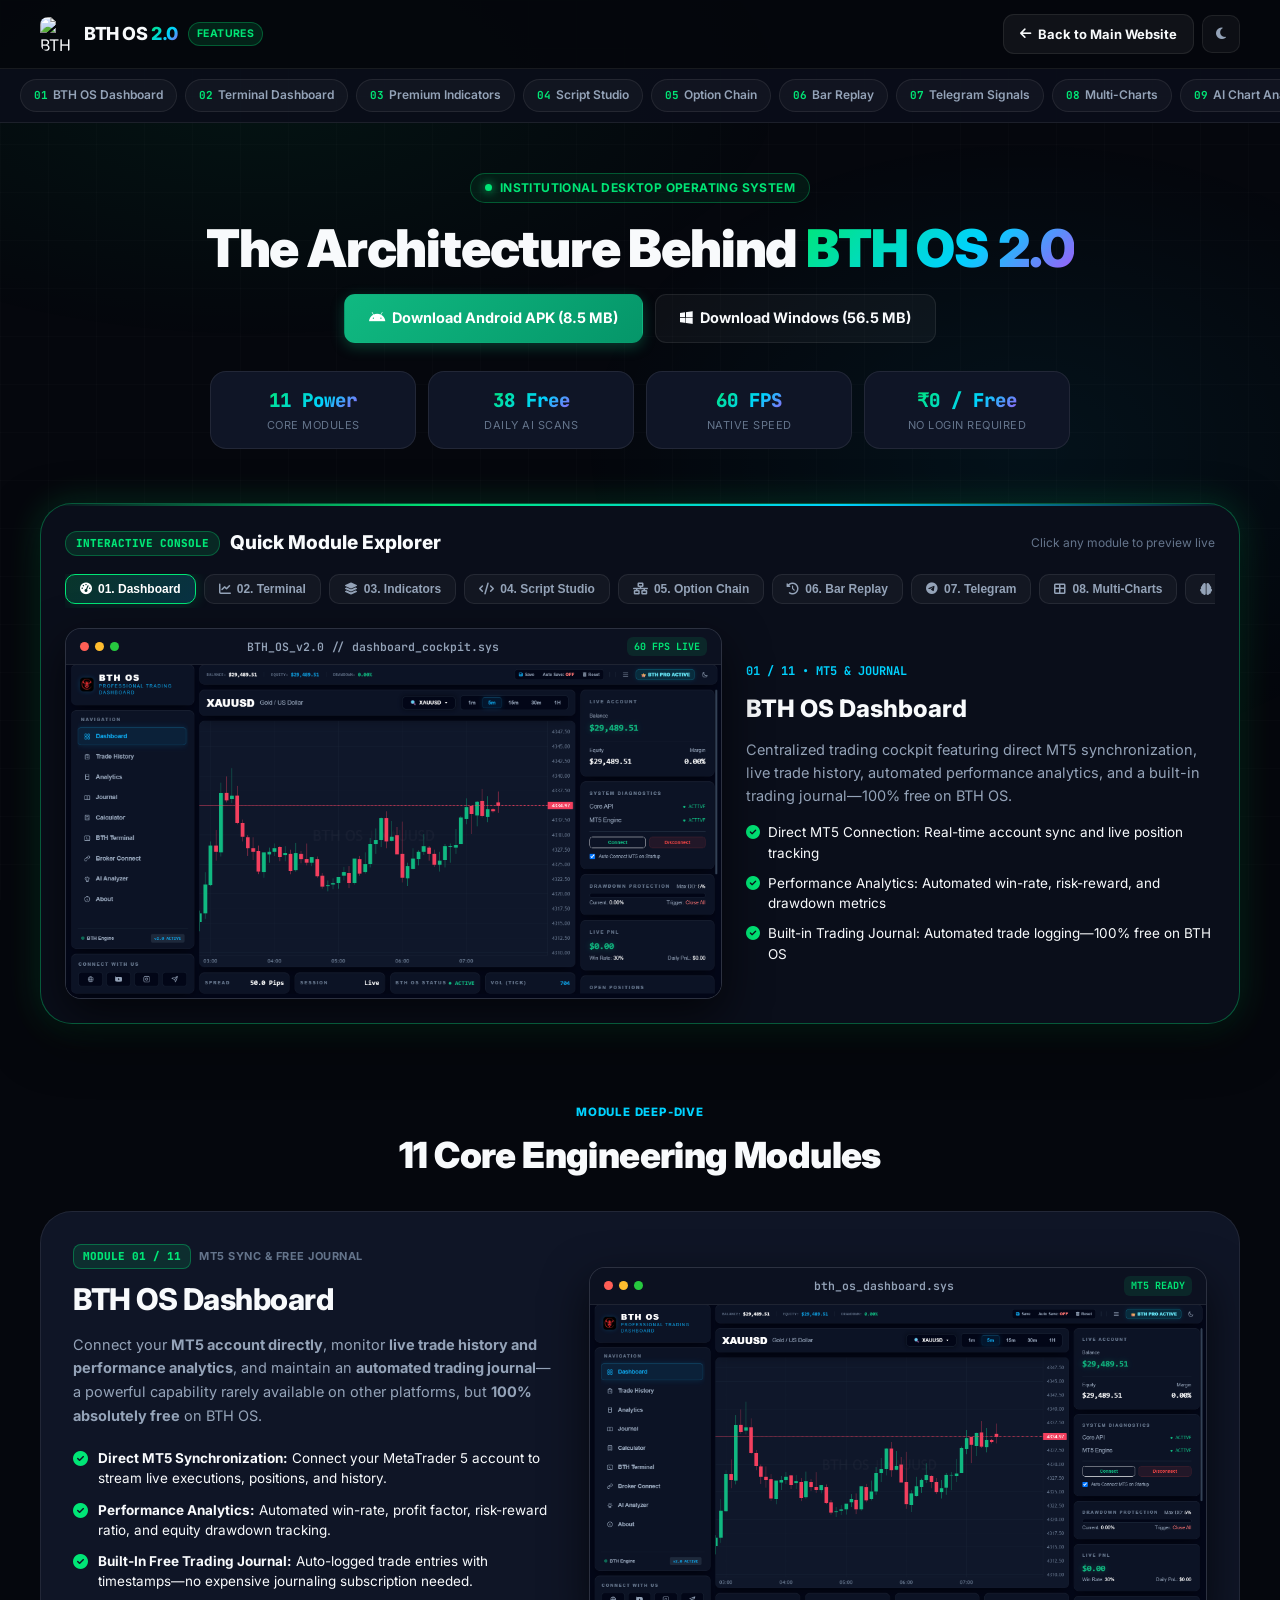
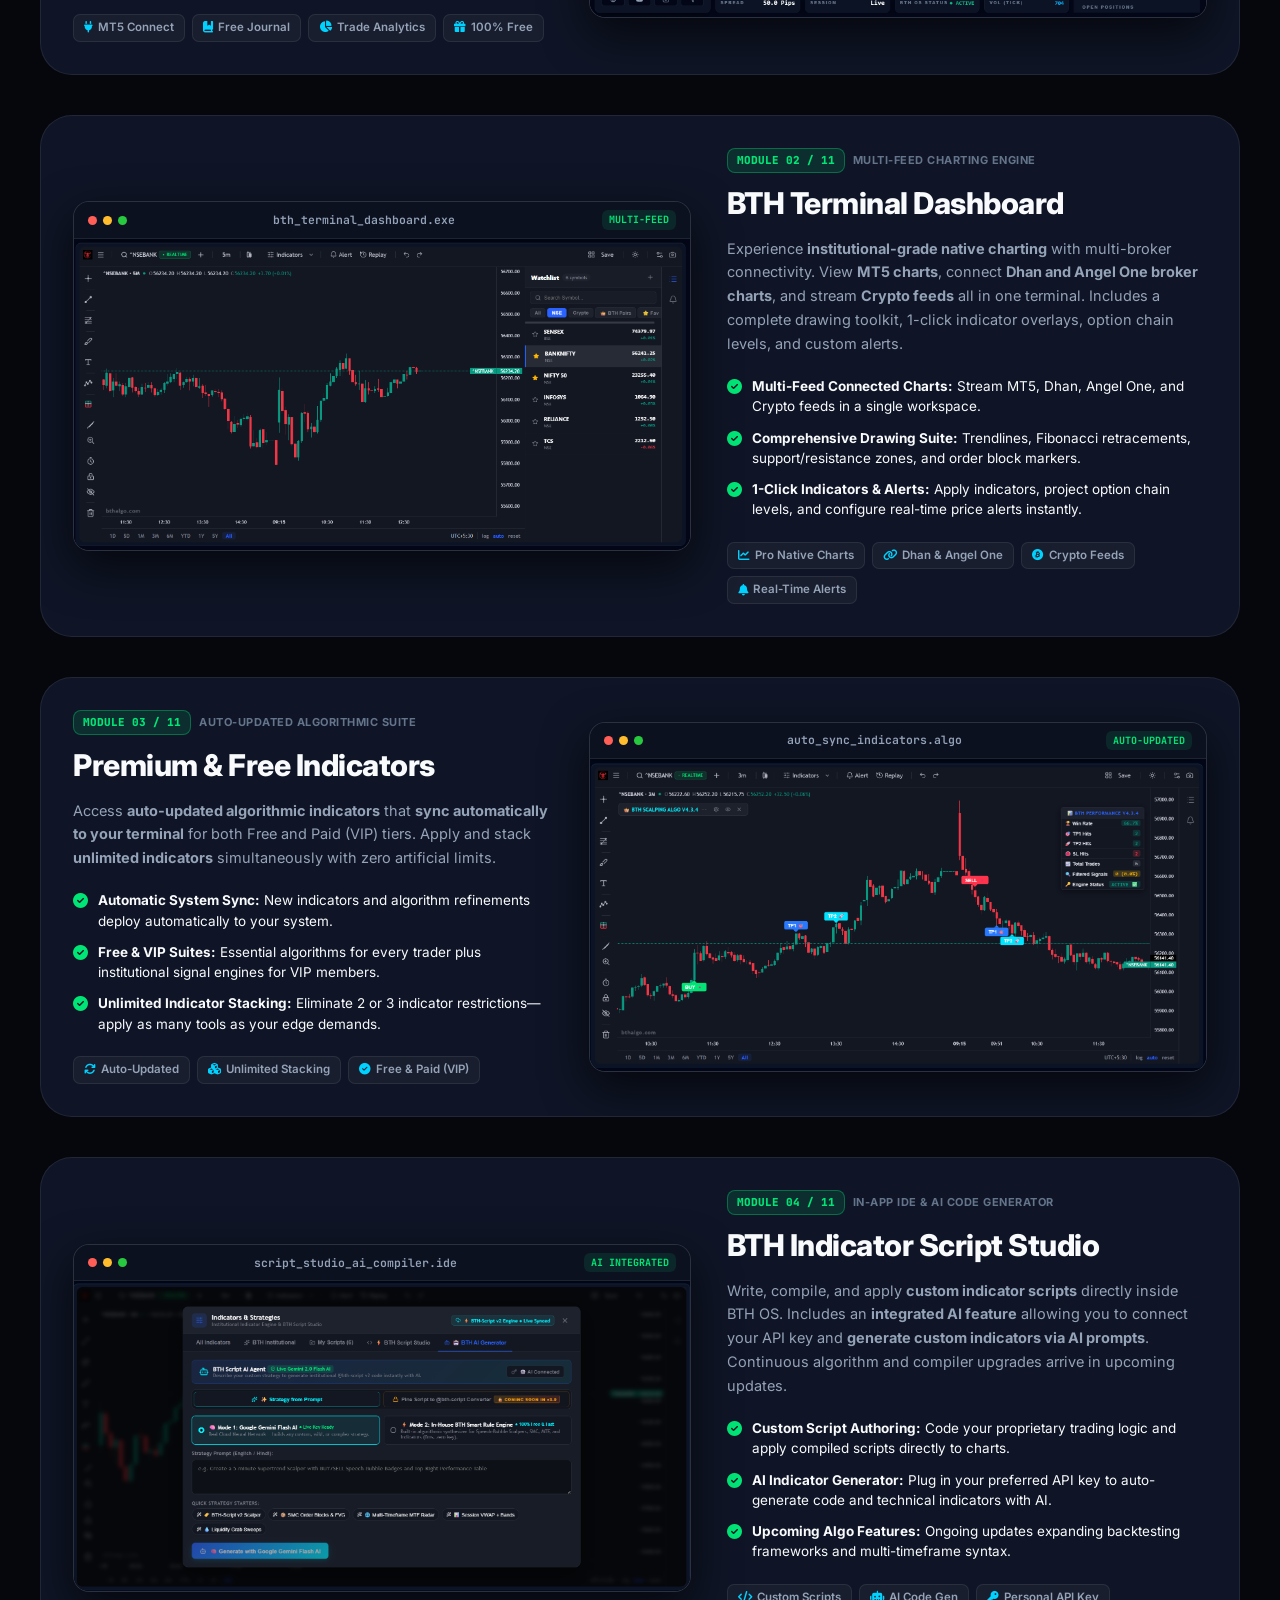
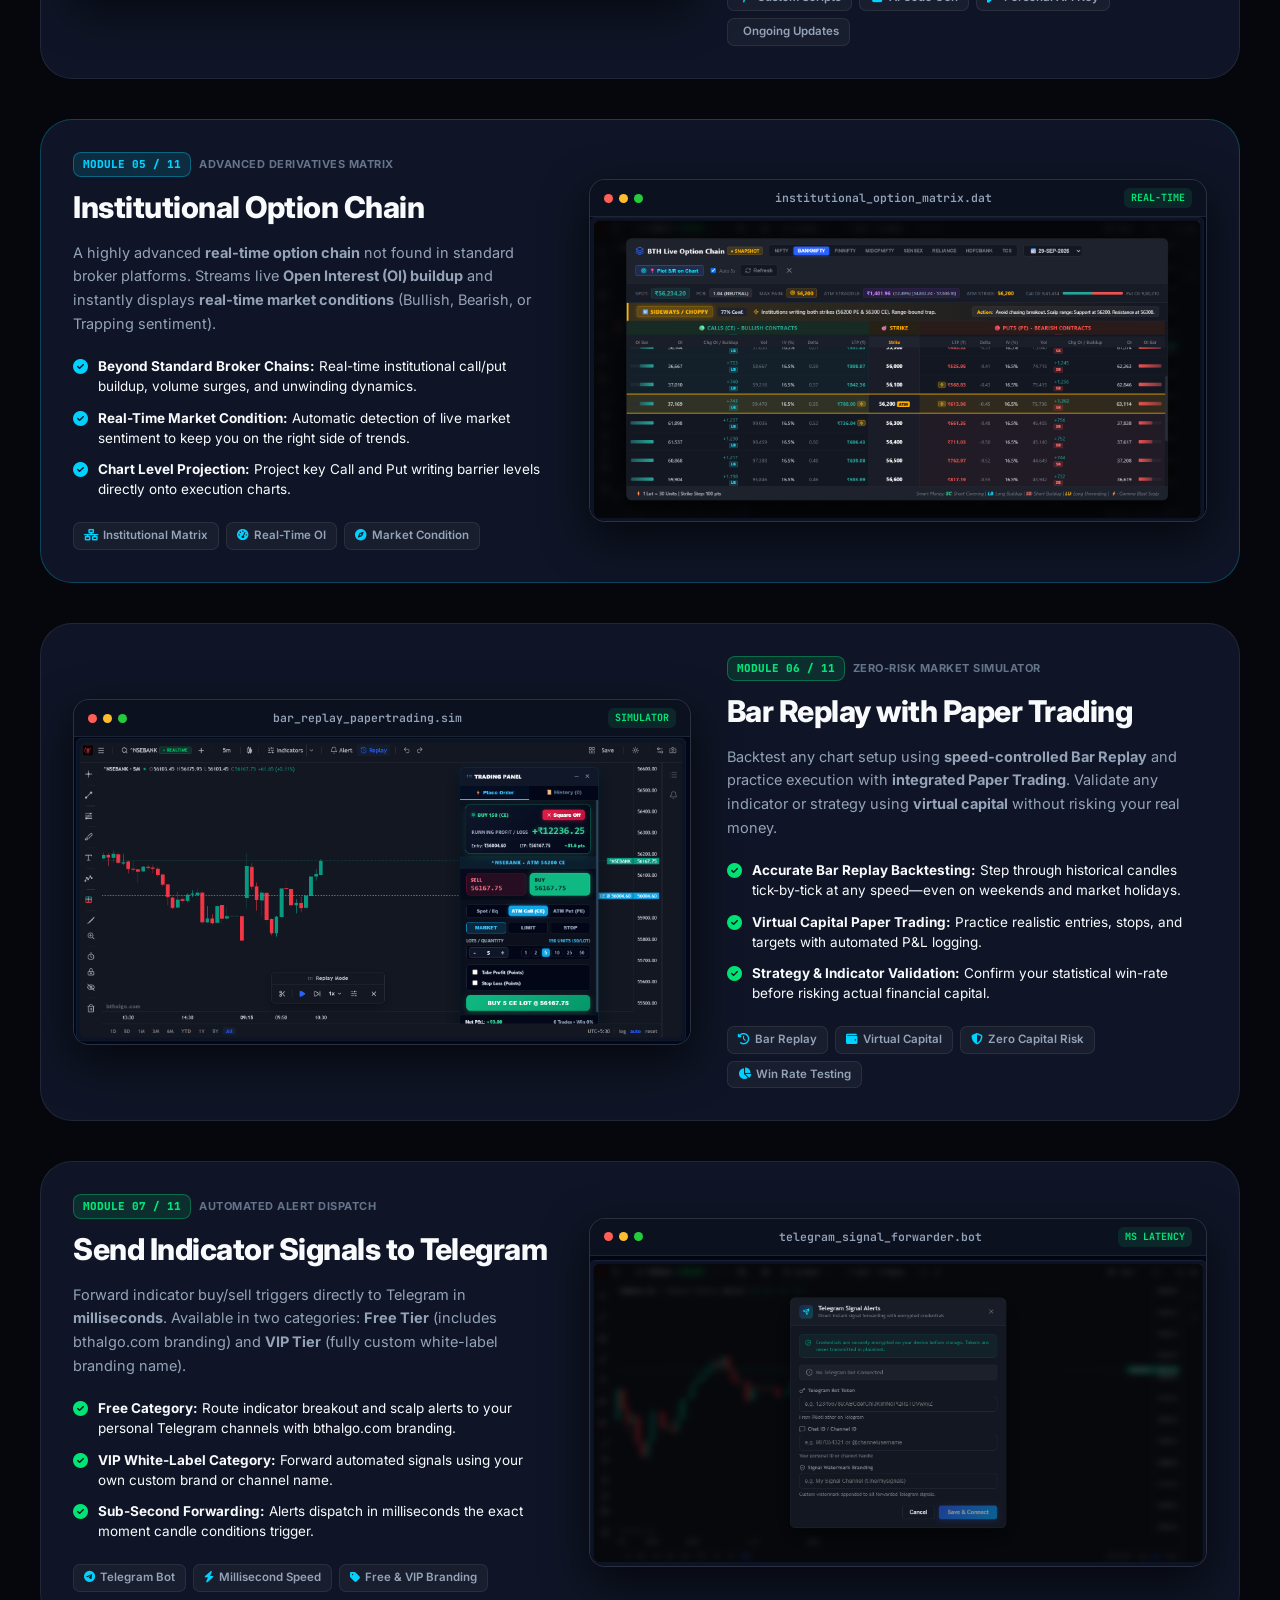
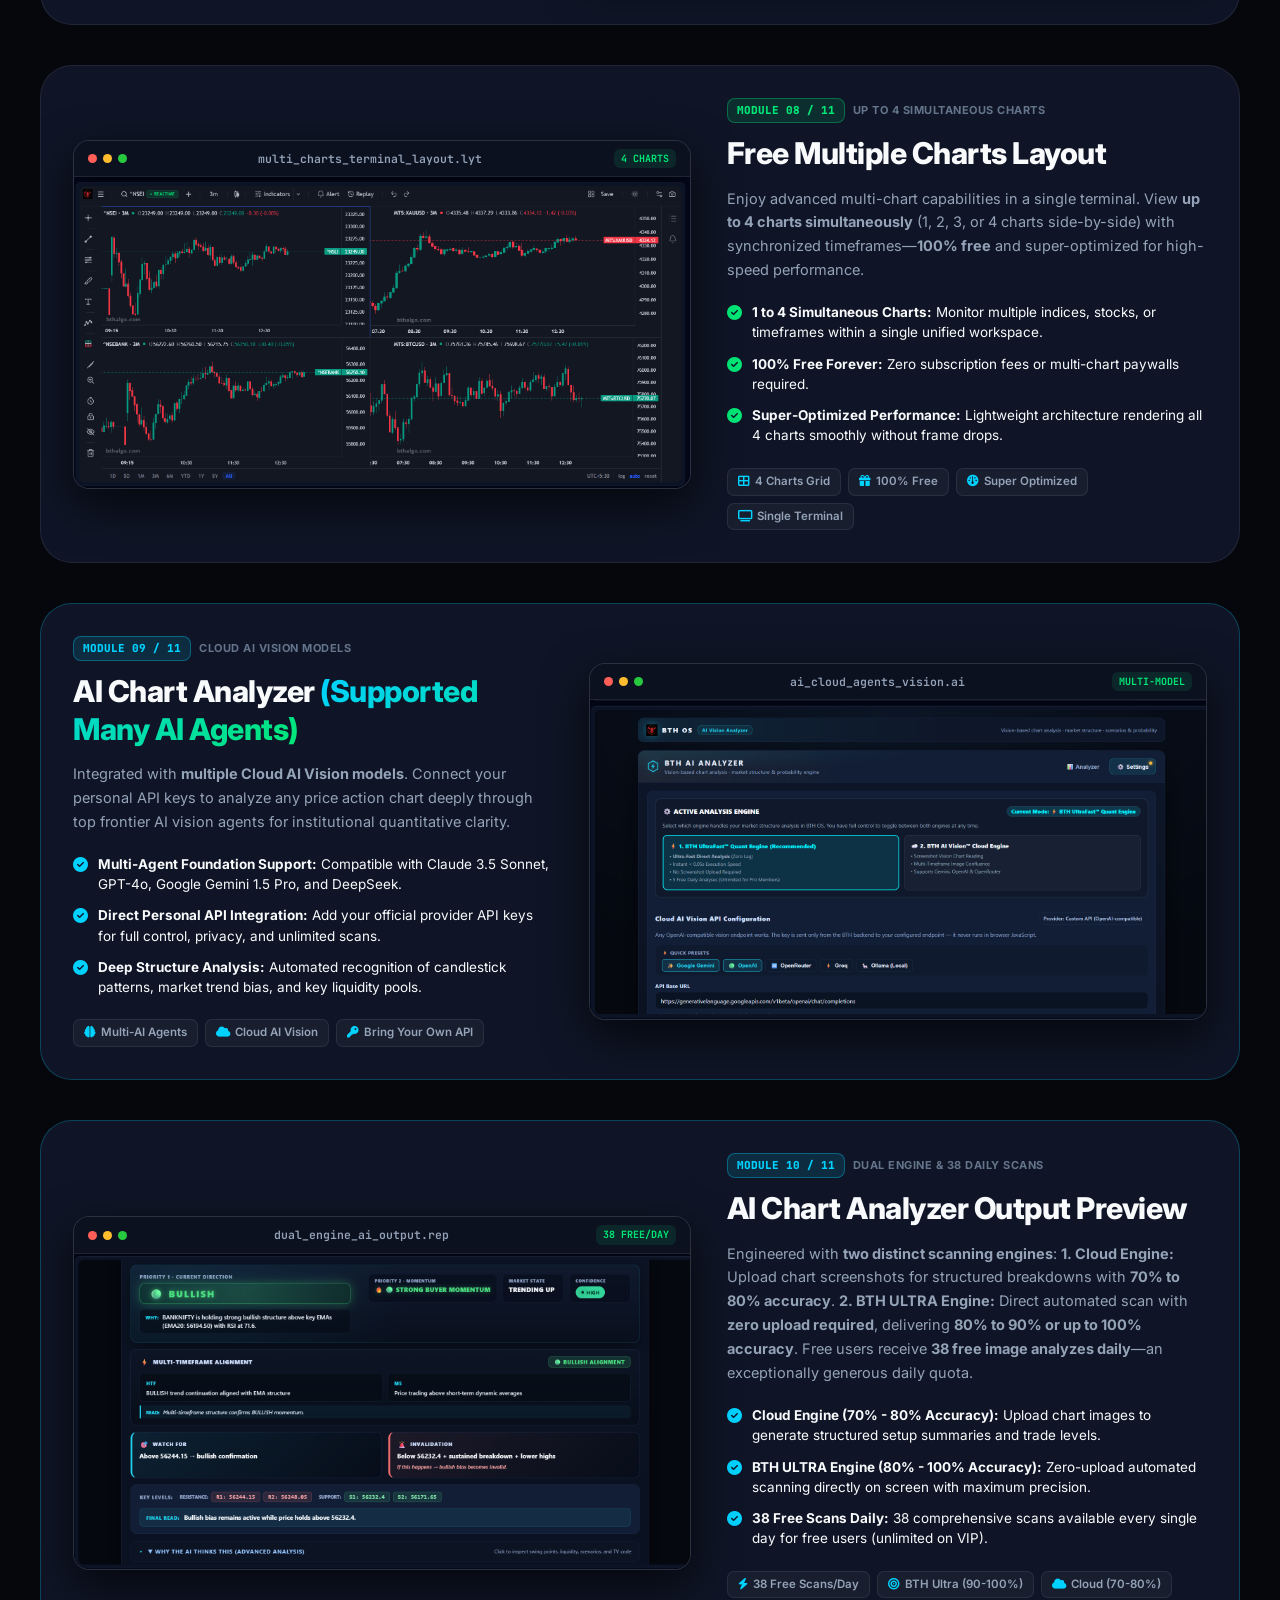
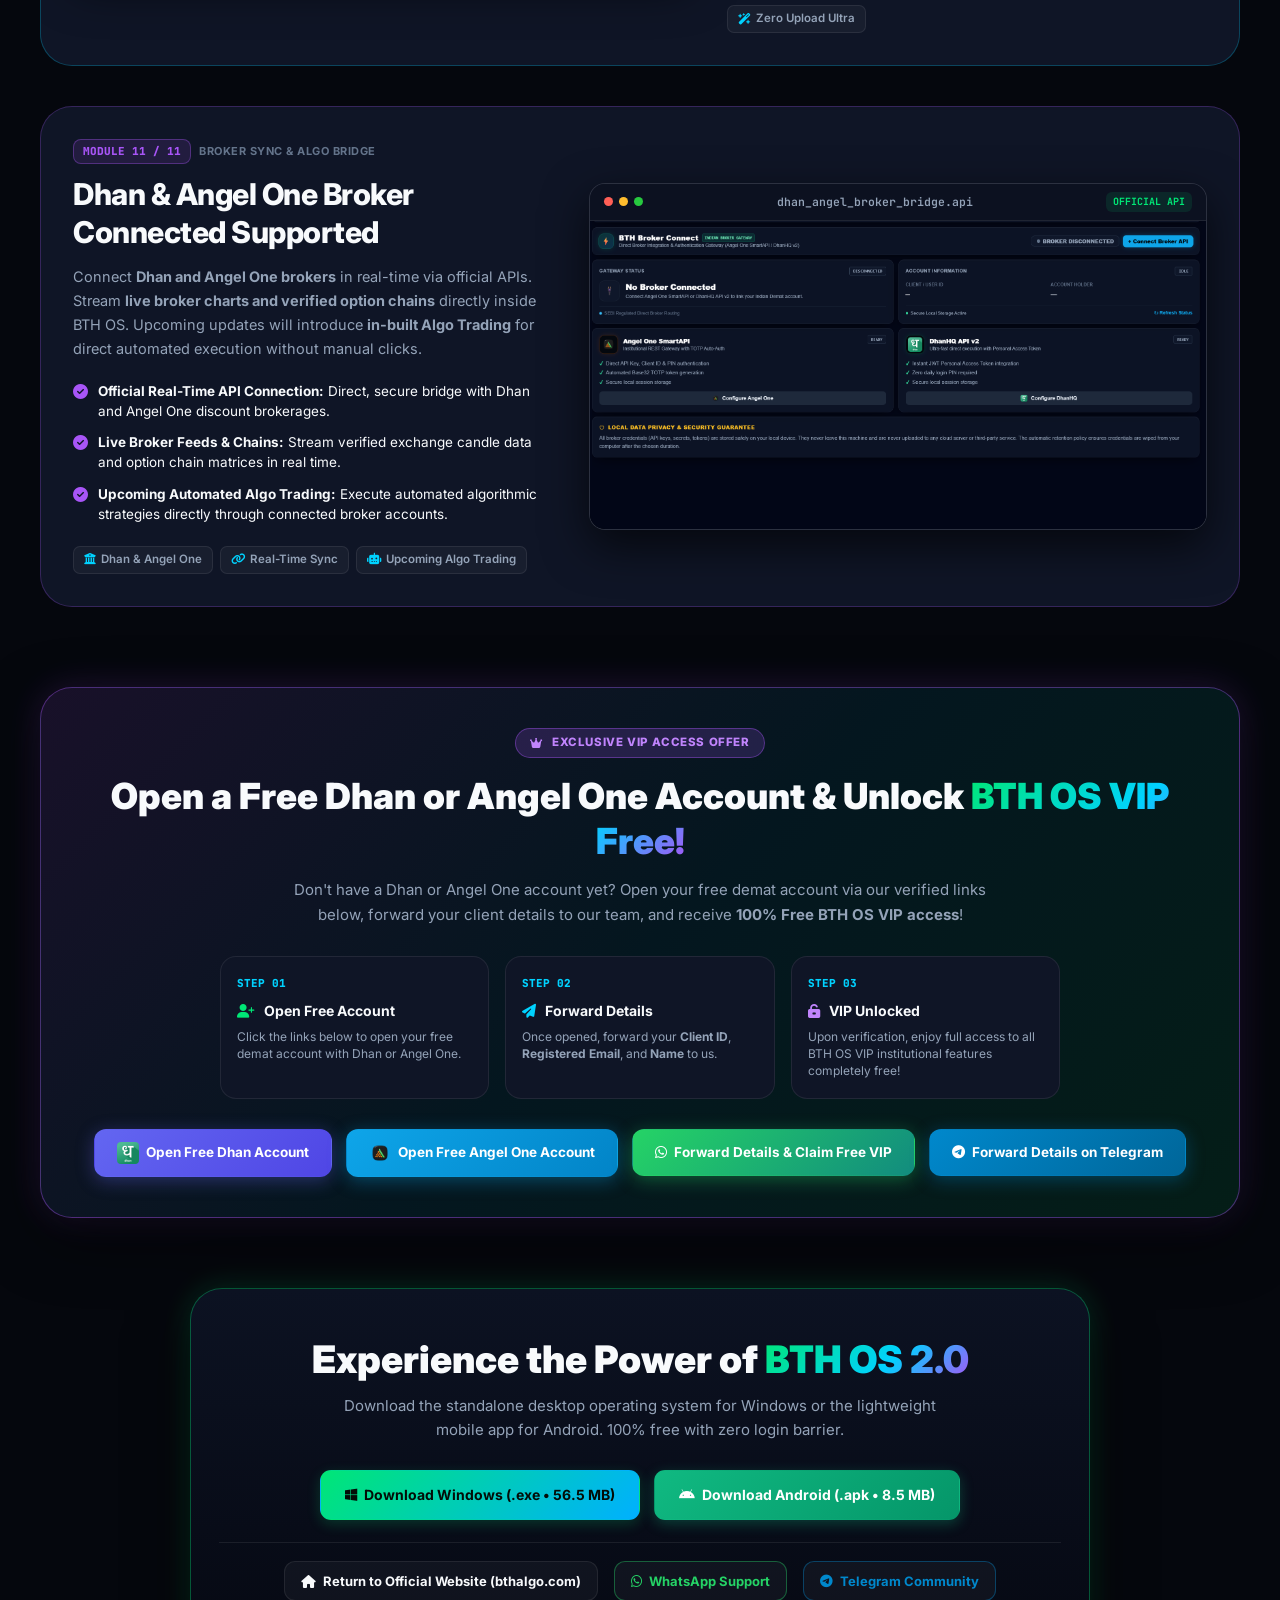
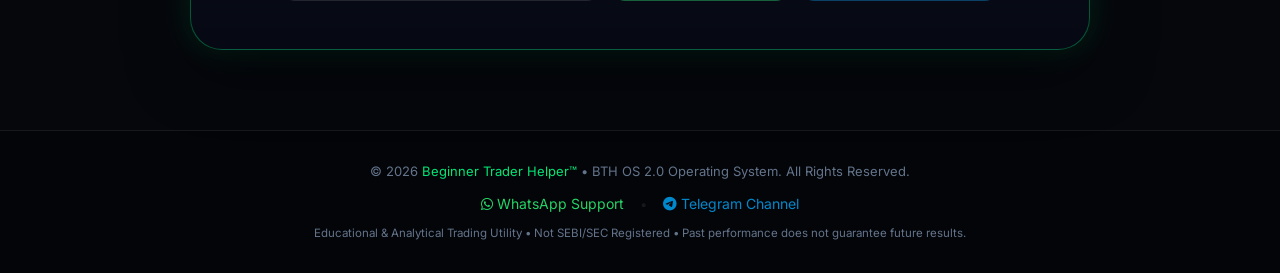
==== bthos/index.html @ ebd22a63 "Update index.html" ====
<!DOCTYPE html>
<html lang="en">
<head>
  <meta charset="UTF-8">
  <meta name="viewport" content="width=device-width, initial-scale=1.0, viewport-fit=cover">
  
  <!-- SEO & Performance Optimization -->
  <title>BTH OS 2.0 Features — Modern Institutional Trading Cockpit</title>
  <meta name="description" content="Explore all 11 core modules of BTH OS 2.0: MT5 sync, Pro Terminal charts, AI Chart Vision, Institutional Option Chain, Bar Replay, Script Studio, and Dhan & Angel One broker connection.">
  <meta name="theme-color" content="#05070d">

  <!-- Favicon -->
  <link rel="icon" type="image/png" href="https://bthalgo.com/images/logo.png">
  <link rel="apple-touch-icon" href="https://bthalgo.com/images/logo.png">

  <!-- Fonts & FontAwesome -->
  <link rel="preconnect" href="https://fonts.googleapis.com">
  <link rel="preconnect" href="https://fonts.gstatic.com" crossorigin>
  <link href="https://fonts.googleapis.com/css2?family=Inter:wght@400;500;600;700;800;900&family=JetBrains+Mono:wght@500;700;800&display=swap" rel="stylesheet">
  <link rel="stylesheet" href="https://cdnjs.cloudflare.com/ajax/libs/font-awesome/6.5.1/css/all.min.css">

  <!-- High-Performance Stylesheet -->
  <link rel="stylesheet" href="style.css">

  <!-- Interactive Script -->
  <script src="script.js" defer></script>
</head>
<body>

  <!-- Zero-Lag Ambient Elements -->
  <div class="ambient-fx"></div>
  <div class="ambient-grid"></div>

  <!-- ==================================================
       STICKY NAVBAR WITH BACK-TO-MAIN NAVIGATION
       ================================================== -->
  <header class="site-nav">
    <div class="container nav-inner">
      <a href="https://bthalgo.com/" class="nav-brand" title="Return to Beginner Trader Helper Home">
        <img src="https://bthalgo.com/images/logo.png" alt="BTH Logo" class="nav-brand-logo">
        <span class="nav-brand-text">BTH OS <span class="text-gradient">2.0</span></span>
        <span class="nav-brand-pill">Features</span>
      </a>

      <div class="nav-cta-group">
        <!-- Back to Main Website Button -->
        <a href="https://bthalgo.com/" class="btn btn-back-home" title="Go back to official website">
          <i class="fa-solid fa-arrow-left"></i>
          <span>Back to Main Website</span>
        </a>

        <!-- Theme Toggle -->
        <button class="btn-theme-toggle" id="themeToggleBtn" aria-label="Toggle Theme" title="Toggle Theme">
          <i class="fa-solid fa-moon"></i>
        </button>
      </div>
    </div>
  </header>

  <!-- ==================================================
       SMOOTH JUMP STRIP (QUICK 11 MODULE ACCESS)
       ================================================== -->
  <nav class="quick-jump-bar" aria-label="Feature Jump Menu">
    <div class="jump-track">
      <a href="#module-01" class="jump-pill"><span class="idx">01</span> BTH OS Dashboard</a>
      <a href="#module-02" class="jump-pill"><span class="idx">02</span> Terminal Dashboard</a>
      <a href="#module-03" class="jump-pill"><span class="idx">03</span> Premium Indicators</a>
      <a href="#module-04" class="jump-pill"><span class="idx">04</span> Script Studio</a>
      <a href="#module-05" class="jump-pill"><span class="idx">05</span> Option Chain</a>
      <a href="#module-06" class="jump-pill"><span class="idx">06</span> Bar Replay</a>
      <a href="#module-07" class="jump-pill"><span class="idx">07</span> Telegram Signals</a>
      <a href="#module-08" class="jump-pill"><span class="idx">08</span> Multi-Charts</a>
      <a href="#module-09" class="jump-pill"><span class="idx">09</span> AI Chart Analyzer</a>
      <a href="#module-10" class="jump-pill"><span class="idx">10</span> AI Output Preview</a>
      <a href="#module-11" class="jump-pill"><span class="idx">11</span> Broker Connected</a>
      <a href="#broker-offer" class="jump-pill" style="border-color: var(--neon-purple); color: #c084fc;"><i class="fa-solid fa-crown"></i> Free VIP Offer</a>
    </div>
  </nav>

  <!-- ==================================================
       HERO COCKPIT INTRO
       ================================================== -->
  <section class="cockpit-hero">
    <div class="container">
      <div class="hero-radar-badge">
        <span class="radar-dot"></span> Institutional Desktop Operating System
      </div>
      <h1 class="hero-main-title">
        The Architecture Behind <span class="text-gradient">BTH OS 2.0</span>
      </h1>

      <!-- Instant Dual Download CTAs in Hero -->
      <div class="hero-dl-duo">
        <a href="https://bthalgo.com/download/android/" target="_blank" rel="noopener noreferrer" class="btn btn-android-dl" style="padding: 12px 24px; font-size: 14.5px;">
          <i class="fa-brands fa-android"></i> Download Android APK (8.5 MB)
        </a>
        <a href="https://bthalgo.com/download/" target="_blank" rel="noopener noreferrer" class="btn btn-outline-glass" style="padding: 12px 24px; font-size: 14.5px;">
          <i class="fa-brands fa-windows"></i> Download Windows (56.5 MB)
        </a>
      </div>

      <!-- Key Metrics Row -->
      <div class="cockpit-metrics-grid">
        <div class="metric-box">
          <span class="metric-num text-gradient">11 Power</span>
          <span class="metric-sub">Core Modules</span>
        </div>
        <div class="metric-box">
          <span class="metric-num text-gradient">38 Free</span>
          <span class="metric-sub">Daily AI Scans</span>
        </div>
        <div class="metric-box">
          <span class="metric-num text-gradient">60 FPS</span>
          <span class="metric-sub">Native Speed</span>
        </div>
        <div class="metric-box">
          <span class="metric-num text-gradient">₹0 / Free</span>
          <span class="metric-sub">No Login Required</span>
        </div>
      </div>
    </div>
  </section>

  <!-- ==================================================
       INTERACTIVE SPOTLIGHT STAGE (INSTANT EXPLORER)
       ================================================== -->
  <section class="spotlight-section">
    <div class="container">
      <div class="spotlight-card">
        
        <div class="spotlight-head">
          <div class="spotlight-title-area">
            <span class="spotlight-badge">INTERACTIVE CONSOLE</span>
            <h2 class="spotlight-h2">Quick Module Explorer</h2>
          </div>
          <span style="font-size: 12px; color: var(--text-tertiary);">Click any module to preview live</span>
        </div>

        <!-- Touch-Friendly Tabs -->
        <div class="spotlight-tabs-scroll">
          <div class="spotlight-tabs">
            <button class="spot-tab-btn active" onclick="selectSpotlight(0)"><i class="fa-solid fa-gauge-high"></i> 01. Dashboard</button>
            <button class="spot-tab-btn" onclick="selectSpotlight(1)"><i class="fa-solid fa-chart-line"></i> 02. Terminal</button>
            <button class="spot-tab-btn" onclick="selectSpotlight(2)"><i class="fa-solid fa-layer-group"></i> 03. Indicators</button>
            <button class="spot-tab-btn" onclick="selectSpotlight(3)"><i class="fa-solid fa-code"></i> 04. Script Studio</button>
            <button class="spot-tab-btn" onclick="selectSpotlight(4)"><i class="fa-solid fa-network-wired"></i> 05. Option Chain</button>
            <button class="spot-tab-btn" onclick="selectSpotlight(5)"><i class="fa-solid fa-clock-rotate-left"></i> 06. Bar Replay</button>
            <button class="spot-tab-btn" onclick="selectSpotlight(6)"><i class="fa-brands fa-telegram"></i> 07. Telegram</button>
            <button class="spot-tab-btn" onclick="selectSpotlight(7)"><i class="fa-solid fa-table-cells-large"></i> 08. Multi-Charts</button>
            <button class="spot-tab-btn" onclick="selectSpotlight(8)"><i class="fa-solid fa-brain"></i> 09. AI Vision</button>
            <button class="spot-tab-btn" onclick="selectSpotlight(9)"><i class="fa-solid fa-square-poll-vertical"></i> 10. AI Reports</button>
            <button class="spot-tab-btn" onclick="selectSpotlight(10)"><i class="fa-solid fa-link"></i> 11. Broker Sync</button>
          </div>
        </div>

        <!-- Spotlight Stage -->
        <div class="spotlight-stage">
          <!-- Window Mockup -->
          <div class="os-window" id="spotWindow" onclick="openZoom('bth os dashboard.png', '01. BTH OS Dashboard')">
            <div class="os-window-header">
              <div class="os-window-controls">
                <span class="os-dot red"></span>
                <span class="os-dot yellow"></span>
                <span class="os-dot green"></span>
              </div>
              <span class="os-window-title" id="spotWindowBar">BTH_OS_v2.0 // dashboard_cockpit.sys</span>
              <span class="os-window-badge">60 FPS LIVE</span>
            </div>
            <div class="os-window-body">
              <img id="spotImg" src="bth os dashboard.png" alt="BTH OS Dashboard Preview">
              <div class="os-zoom-hint">
                <span class="os-zoom-pill"><i class="fa-solid fa-magnifying-glass-plus"></i> Click to Zoom</span>
              </div>
            </div>
          </div>

          <!-- Info Details -->
          <div class="spotlight-info-panel">
            <span class="spot-seq-tag" id="spotSeqTag">01 / 11 &bull; MT5 &amp; JOURNAL</span>
            <h3 class="spot-title" id="spotTitle">BTH OS Dashboard</h3>
            <p class="spot-desc" id="spotDesc">
              Centralized trading cockpit featuring direct MT5 synchronization, live trade history, automated performance analytics, and a built-in trading journal—100% free on BTH OS.
            </p>
            <ul class="spot-highlights" id="spotPointsList">
              <li><i class="fa-solid fa-circle-check"></i> <span>Direct MT5 Connection: Real-time account sync and live position tracking</span></li>
              <li><i class="fa-solid fa-circle-check"></i> <span>Performance Analytics: Automated win-rate, risk-reward, and drawdown metrics</span></li>
              <li><i class="fa-solid fa-circle-check"></i> <span>Built-in Trading Journal: Automated trade logging—100% free on BTH OS</span></li>
            </ul>
          </div>
        </div>

      </div>
    </div>
  </section>

  <!-- ==================================================
       DEEP-DIVE SHOWCASE: ALL 11 MODULES IN EXACT SEQUENCE
       ================================================== -->
  <main class="container">
    
    <div class="feed-header-wrap">
      <div class="feed-header-tag">Module Deep-Dive</div>
      <h2 class="feed-header-h2">11 Core Engineering Modules</h2>
    </div>

    <div class="module-feed-list">

      <!-- MODULE 01: BTH OS DASHBOARD -->
      <article class="module-card" id="module-01">
        <div class="module-card-grid">
          <div class="module-text-col">
            <div class="module-badge-row">
              <span class="module-num-chip">MODULE 01 / 11</span>
              <span class="module-cat-chip">MT5 Sync &amp; Free Journal</span>
            </div>
            <h3 class="module-h3">BTH OS Dashboard</h3>
            <p class="module-desc">
              Connect your <strong>MT5 account directly</strong>, monitor <strong>live trade history and performance analytics</strong>, and maintain an <strong>automated trading journal</strong>—a powerful capability rarely available on other platforms, but <strong>100% absolutely free</strong> on BTH OS.
            </p>
            <ul class="module-features-ul">
              <li>
                <i class="fa-solid fa-circle-check"></i>
                <div><strong>Direct MT5 Synchronization:</strong> Connect your MetaTrader 5 account to stream live executions, positions, and history.</div>
              </li>
              <li>
                <i class="fa-solid fa-circle-check"></i>
                <div><strong>Performance Analytics:</strong> Automated win-rate, profit factor, risk-reward ratio, and equity drawdown tracking.</div>
              </li>
              <li>
                <i class="fa-solid fa-circle-check"></i>
                <div><strong>Built-In Free Trading Journal:</strong> Auto-logged trade entries with timestamps—no expensive journaling subscription needed.</div>
              </li>
            </ul>
            <div class="module-tags-row">
              <span class="tag-badge"><i class="fa-solid fa-plug"></i> MT5 Connect</span>
              <span class="tag-badge"><i class="fa-solid fa-book-bookmark"></i> Free Journal</span>
              <span class="tag-badge"><i class="fa-solid fa-chart-pie"></i> Trade Analytics</span>
              <span class="tag-badge"><i class="fa-solid fa-gift"></i> 100% Free</span>
            </div>
          </div>

          <div class="module-media-col">
            <div class="os-window" onclick="openZoom('bth os dashboard.png', '01. BTH OS Dashboard — MT5 Sync & Free Journal')">
              <div class="os-window-header">
                <div class="os-window-controls">
                  <span class="os-dot red"></span><span class="os-dot yellow"></span><span class="os-dot green"></span>
                </div>
                <span class="os-window-title">bth_os_dashboard.sys</span>
                <span class="os-window-badge">MT5 READY</span>
              </div>
              <div class="os-window-body">
                <img src="bth os dashboard.png" alt="BTH OS Dashboard" loading="lazy">
                <div class="os-zoom-hint">
                  <span class="os-zoom-pill"><i class="fa-solid fa-magnifying-glass-plus"></i> Click to Zoom</span>
                </div>
              </div>
            </div>
          </div>
        </div>
      </article>

      <!-- MODULE 02: BTH TERMINAL DASHBOARD -->
      <article class="module-card" id="module-02">
        <div class="module-card-grid reverse">
          <div class="module-text-col">
            <div class="module-badge-row">
              <span class="module-num-chip">MODULE 02 / 11</span>
              <span class="module-cat-chip">Multi-Feed Charting Engine</span>
            </div>
            <h3 class="module-h3">BTH Terminal Dashboard</h3>
            <p class="module-desc">
              Experience <strong>institutional-grade native charting</strong> with multi-broker connectivity. View <strong>MT5 charts</strong>, connect <strong>Dhan and Angel One broker charts</strong>, and stream <strong>Crypto feeds</strong> all in one terminal. Includes a complete drawing toolkit, 1-click indicator overlays, option chain levels, and custom alerts.
            </p>
            <ul class="module-features-ul">
              <li>
                <i class="fa-solid fa-circle-check"></i>
                <div><strong>Multi-Feed Connected Charts:</strong> Stream MT5, Dhan, Angel One, and Crypto feeds in a single workspace.</div>
              </li>
              <li>
                <i class="fa-solid fa-circle-check"></i>
                <div><strong>Comprehensive Drawing Suite:</strong> Trendlines, Fibonacci retracements, support/resistance zones, and order block markers.</div>
              </li>
              <li>
                <i class="fa-solid fa-circle-check"></i>
                <div><strong>1-Click Indicators &amp; Alerts:</strong> Apply indicators, project option chain levels, and configure real-time price alerts instantly.</div>
              </li>
            </ul>
            <div class="module-tags-row">
              <span class="tag-badge"><i class="fa-solid fa-chart-line"></i> Pro Native Charts</span>
              <span class="tag-badge"><i class="fa-solid fa-link"></i> Dhan &amp; Angel One</span>
              <span class="tag-badge"><i class="fa-brands fa-bitcoin"></i> Crypto Feeds</span>
              <span class="tag-badge"><i class="fa-solid fa-bell"></i> Real-Time Alerts</span>
            </div>
          </div>

          <div class="module-media-col">
            <div class="os-window" onclick="openZoom('bth terminal dashboard.png', '02. BTH Terminal Dashboard — Multi-Feed Charting')">
              <div class="os-window-header">
                <div class="os-window-controls">
                  <span class="os-dot red"></span><span class="os-dot yellow"></span><span class="os-dot green"></span>
                </div>
                <span class="os-window-title">bth_terminal_dashboard.exe</span>
                <span class="os-window-badge">MULTI-FEED</span>
              </div>
              <div class="os-window-body">
                <img src="bth terminal dashboard.png" alt="BTH Terminal Dashboard" loading="lazy">
                <div class="os-zoom-hint">
                  <span class="os-zoom-pill"><i class="fa-solid fa-magnifying-glass-plus"></i> Click to Zoom</span>
                </div>
              </div>
            </div>
          </div>
        </div>
      </article>

      <!-- MODULE 03: PREMIUM & FREE INDICATORS -->
      <article class="module-card" id="module-03">
        <div class="module-card-grid">
          <div class="module-text-col">
            <div class="module-badge-row">
              <span class="module-num-chip">MODULE 03 / 11</span>
              <span class="module-cat-chip">Auto-Updated Algorithmic Suite</span>
            </div>
            <h3 class="module-h3">Premium &amp; Free Indicators</h3>
            <p class="module-desc">
              Access <strong>auto-updated algorithmic indicators</strong> that <strong>sync automatically to your terminal</strong> for both Free and Paid (VIP) tiers. Apply and stack <strong>unlimited indicators</strong> simultaneously with zero artificial limits.
            </p>
            <ul class="module-features-ul">
              <li>
                <i class="fa-solid fa-circle-check"></i>
                <div><strong>Automatic System Sync:</strong> New indicators and algorithm refinements deploy automatically to your system.</div>
              </li>
              <li>
                <i class="fa-solid fa-circle-check"></i>
                <div><strong>Free &amp; VIP Suites:</strong> Essential algorithms for every trader plus institutional signal engines for VIP members.</div>
              </li>
              <li>
                <i class="fa-solid fa-circle-check"></i>
                <div><strong>Unlimited Indicator Stacking:</strong> Eliminate 2 or 3 indicator restrictions—apply as many tools as your edge demands.</div>
              </li>
            </ul>
            <div class="module-tags-row">
              <span class="tag-badge"><i class="fa-solid fa-arrows-rotate"></i> Auto-Updated</span>
              <span class="tag-badge"><i class="fa-solid fa-cubes"></i> Unlimited Stacking</span>
              <span class="tag-badge"><i class="fa-solid fa-circle-check"></i> Free &amp; Paid (VIP)</span>
            </div>
          </div>

          <div class="module-media-col">
            <div class="os-window" onclick="openZoom('premium & free indicators.png', '03. Premium & Free Indicators — Auto-Sync Library')">
              <div class="os-window-header">
                <div class="os-window-controls">
                  <span class="os-dot red"></span><span class="os-dot yellow"></span><span class="os-dot green"></span>
                </div>
                <span class="os-window-title">auto_sync_indicators.algo</span>
                <span class="os-window-badge">AUTO-UPDATED</span>
              </div>
              <div class="os-window-body">
                <img src="premium & free indicators.png" alt="Premium & Free Indicators" loading="lazy">
                <div class="os-zoom-hint">
                  <span class="os-zoom-pill"><i class="fa-solid fa-magnifying-glass-plus"></i> Click to Zoom</span>
                </div>
              </div>
            </div>
          </div>
        </div>
      </article>

      <!-- MODULE 04: BTH INDICATOR SCRIPT STUDIO -->
      <article class="module-card" id="module-04">
        <div class="module-card-grid reverse">
          <div class="module-text-col">
            <div class="module-badge-row">
              <span class="module-num-chip">MODULE 04 / 11</span>
              <span class="module-cat-chip">In-App IDE &amp; AI Code Generator</span>
            </div>
            <h3 class="module-h3">BTH Indicator Script Studio</h3>
            <p class="module-desc">
              Write, compile, and apply <strong>custom indicator scripts</strong> directly inside BTH OS. Includes an <strong>integrated AI feature</strong> allowing you to connect your API key and <strong>generate custom indicators via AI prompts</strong>. Continuous algorithm and compiler upgrades arrive in upcoming updates.
            </p>
            <ul class="module-features-ul">
              <li>
                <i class="fa-solid fa-circle-check"></i>
                <div><strong>Custom Script Authoring:</strong> Code your proprietary trading logic and apply compiled scripts directly to charts.</div>
              </li>
              <li>
                <i class="fa-solid fa-circle-check"></i>
                <div><strong>AI Indicator Generator:</strong> Plug in your preferred API key to auto-generate code and technical indicators with AI.</div>
              </li>
              <li>
                <i class="fa-solid fa-circle-check"></i>
                <div><strong>Upcoming Algo Features:</strong> Ongoing updates expanding backtesting frameworks and multi-timeframe syntax.</div>
              </li>
            </ul>
            <div class="module-tags-row">
              <span class="tag-badge"><i class="fa-solid fa-code"></i> Custom Scripts</span>
              <span class="tag-badge"><i class="fa-solid fa-robot"></i> AI Code Gen</span>
              <span class="tag-badge"><i class="fa-solid fa-key"></i> Personal API Key</span>
              <span class="tag-badge"><i class="fa-solid fa-sparkles"></i> Ongoing Updates</span>
            </div>
          </div>

          <div class="module-media-col">
            <div class="os-window" onclick="openZoom('bth indicator script studio.png', '04. BTH Indicator Script Studio — AI Generator')">
              <div class="os-window-header">
                <div class="os-window-controls">
                  <span class="os-dot red"></span><span class="os-dot yellow"></span><span class="os-dot green"></span>
                </div>
                <span class="os-window-title">script_studio_ai_compiler.ide</span>
                <span class="os-window-badge">AI INTEGRATED</span>
              </div>
              <div class="os-window-body">
                <img src="bth indicator script studio.png" alt="BTH Indicator Script Studio" loading="lazy">
                <div class="os-zoom-hint">
                  <span class="os-zoom-pill"><i class="fa-solid fa-magnifying-glass-plus"></i> Click to Zoom</span>
                </div>
              </div>
            </div>
          </div>
        </div>
      </article>

      <!-- MODULE 05: INSTITUTIONAL OPTION CHAIN -->
      <article class="module-card cyan-accent" id="module-05">
        <div class="module-card-grid">
          <div class="module-text-col">
            <div class="module-badge-row">
              <span class="module-num-chip">MODULE 05 / 11</span>
              <span class="module-cat-chip">Advanced Derivatives Matrix</span>
            </div>
            <h3 class="module-h3">Institutional Option Chain</h3>
            <p class="module-desc">
              A highly advanced <strong>real-time option chain</strong> not found in standard broker platforms. Streams live <strong>Open Interest (OI) buildup</strong> and instantly displays <strong>real-time market conditions</strong> (Bullish, Bearish, or Trapping sentiment).
            </p>
            <ul class="module-features-ul">
              <li>
                <i class="fa-solid fa-circle-check"></i>
                <div><strong>Beyond Standard Broker Chains:</strong> Real-time institutional call/put buildup, volume surges, and unwinding dynamics.</div>
              </li>
              <li>
                <i class="fa-solid fa-circle-check"></i>
                <div><strong>Real-Time Market Condition:</strong> Automatic detection of live market sentiment to keep you on the right side of trends.</div>
              </li>
              <li>
                <i class="fa-solid fa-circle-check"></i>
                <div><strong>Chart Level Projection:</strong> Project key Call and Put writing barrier levels directly onto execution charts.</div>
              </li>
            </ul>
            <div class="module-tags-row">
              <span class="tag-badge"><i class="fa-solid fa-network-wired"></i> Institutional Matrix</span>
              <span class="tag-badge"><i class="fa-solid fa-gauge-high"></i> Real-Time OI</span>
              <span class="tag-badge"><i class="fa-solid fa-compass"></i> Market Condition</span>
            </div>
          </div>

          <div class="module-media-col">
            <div class="os-window" onclick="openZoom('institutional option chain.png', '05. Institutional Option Chain — Real-Time Market State')">
              <div class="os-window-header">
                <div class="os-window-controls">
                  <span class="os-dot red"></span><span class="os-dot yellow"></span><span class="os-dot green"></span>
                </div>
                <span class="os-window-title">institutional_option_matrix.dat</span>
                <span class="os-window-badge">REAL-TIME</span>
              </div>
              <div class="os-window-body">
                <img src="institutional option chain.png" alt="Institutional Option Chain" loading="lazy">
                <div class="os-zoom-hint">
                  <span class="os-zoom-pill"><i class="fa-solid fa-magnifying-glass-plus"></i> Click to Zoom</span>
                </div>
              </div>
            </div>
          </div>
        </div>
      </article>

      <!-- MODULE 06: BAR REPLAY WITH PAPER TRADING -->
      <article class="module-card" id="module-06">
        <div class="module-card-grid reverse">
          <div class="module-text-col">
            <div class="module-badge-row">
              <span class="module-num-chip">MODULE 06 / 11</span>
              <span class="module-cat-chip">Zero-Risk Market Simulator</span>
            </div>
            <h3 class="module-h3">Bar Replay with Paper Trading</h3>
            <p class="module-desc">
              Backtest any chart setup using <strong>speed-controlled Bar Replay</strong> and practice execution with <strong>integrated Paper Trading</strong>. Validate any indicator or strategy using <strong>virtual capital</strong> without risking your real money.
            </p>
            <ul class="module-features-ul">
              <li>
                <i class="fa-solid fa-circle-check"></i>
                <div><strong>Accurate Bar Replay Backtesting:</strong> Step through historical candles tick-by-tick at any speed—even on weekends and market holidays.</div>
              </li>
              <li>
                <i class="fa-solid fa-circle-check"></i>
                <div><strong>Virtual Capital Paper Trading:</strong> Practice realistic entries, stops, and targets with automated P&amp;L logging.</div>
              </li>
              <li>
                <i class="fa-solid fa-circle-check"></i>
                <div><strong>Strategy &amp; Indicator Validation:</strong> Confirm your statistical win-rate before risking actual financial capital.</div>
              </li>
            </ul>
            <div class="module-tags-row">
              <span class="tag-badge"><i class="fa-solid fa-clock-rotate-left"></i> Bar Replay</span>
              <span class="tag-badge"><i class="fa-solid fa-wallet"></i> Virtual Capital</span>
              <span class="tag-badge"><i class="fa-solid fa-shield-halved"></i> Zero Capital Risk</span>
              <span class="tag-badge"><i class="fa-solid fa-chart-pie"></i> Win Rate Testing</span>
            </div>
          </div>

          <div class="module-media-col">
            <div class="os-window" onclick="openZoom('bar replay with paper trading.png', '06. Bar Replay with Paper Trading — Simulator')">
              <div class="os-window-header">
                <div class="os-window-controls">
                  <span class="os-dot red"></span><span class="os-dot yellow"></span><span class="os-dot green"></span>
                </div>
                <span class="os-window-title">bar_replay_papertrading.sim</span>
                <span class="os-window-badge">SIMULATOR</span>
              </div>
              <div class="os-window-body">
                <img src="bar replay with paper trading.png" alt="Bar Replay with Paper Trading" loading="lazy">
                <div class="os-zoom-hint">
                  <span class="os-zoom-pill"><i class="fa-solid fa-magnifying-glass-plus"></i> Click to Zoom</span>
                </div>
              </div>
            </div>
          </div>
        </div>
      </article>

      <!-- MODULE 07: SEND INDICATOR SIGNALS TO TELEGRAM -->
      <article class="module-card" id="module-07">
        <div class="module-card-grid">
          <div class="module-text-col">
            <div class="module-badge-row">
              <span class="module-num-chip">MODULE 07 / 11</span>
              <span class="module-cat-chip">Automated Alert Dispatch</span>
            </div>
            <h3 class="module-h3">Send Indicator Signals to Telegram</h3>
            <p class="module-desc">
              Forward indicator buy/sell triggers directly to Telegram in <strong>milliseconds</strong>. Available in two categories: <strong>Free Tier</strong> (includes bthalgo.com branding) and <strong>VIP Tier</strong> (fully custom white-label branding name).
            </p>
            <ul class="module-features-ul">
              <li>
                <i class="fa-solid fa-circle-check"></i>
                <div><strong>Free Category:</strong> Route indicator breakout and scalp alerts to your personal Telegram channels with bthalgo.com branding.</div>
              </li>
              <li>
                <i class="fa-solid fa-circle-check"></i>
                <div><strong>VIP White-Label Category:</strong> Forward automated signals using your own custom brand or channel name.</div>
              </li>
              <li>
                <i class="fa-solid fa-circle-check"></i>
                <div><strong>Sub-Second Forwarding:</strong> Alerts dispatch in milliseconds the exact moment candle conditions trigger.</div>
              </li>
            </ul>
            <div class="module-tags-row">
              <span class="tag-badge"><i class="fa-brands fa-telegram"></i> Telegram Bot</span>
              <span class="tag-badge"><i class="fa-solid fa-bolt"></i> Millisecond Speed</span>
              <span class="tag-badge"><i class="fa-solid fa-tag"></i> Free &amp; VIP Branding</span>
            </div>
          </div>

          <div class="module-media-col">
            <div class="os-window" onclick="openZoom('send indicator signals to telegram.png', '07. Send Indicator Signals to Telegram — Bot Webhook')">
              <div class="os-window-header">
                <div class="os-window-controls">
                  <span class="os-dot red"></span><span class="os-dot yellow"></span><span class="os-dot green"></span>
                </div>
                <span class="os-window-title">telegram_signal_forwarder.bot</span>
                <span class="os-window-badge">MS LATENCY</span>
              </div>
              <div class="os-window-body">
                <img src="send indicator signals to telegram.png" alt="Send Indicator Signals to Telegram" loading="lazy">
                <div class="os-zoom-hint">
                  <span class="os-zoom-pill"><i class="fa-solid fa-magnifying-glass-plus"></i> Click to Zoom</span>
                </div>
              </div>
            </div>
          </div>
        </div>
      </article>

      <!-- MODULE 08: FREE MULTIPLE CHARTS LAYOUT -->
      <article class="module-card" id="module-08">
        <div class="module-card-grid reverse">
          <div class="module-text-col">
            <div class="module-badge-row">
              <span class="module-num-chip">MODULE 08 / 11</span>
              <span class="module-cat-chip">Up to 4 Simultaneous Charts</span>
            </div>
            <h3 class="module-h3">Free Multiple Charts Layout</h3>
            <p class="module-desc">
              Enjoy advanced multi-chart capabilities in a single terminal. View <strong>up to 4 charts simultaneously</strong> (1, 2, 3, or 4 charts side-by-side) with synchronized timeframes—<strong>100% free</strong> and super-optimized for high-speed performance.
            </p>
            <ul class="module-features-ul">
              <li>
                <i class="fa-solid fa-circle-check"></i>
                <div><strong>1 to 4 Simultaneous Charts:</strong> Monitor multiple indices, stocks, or timeframes within a single unified workspace.</div>
              </li>
              <li>
                <i class="fa-solid fa-circle-check"></i>
                <div><strong>100% Free Forever:</strong> Zero subscription fees or multi-chart paywalls required.</div>
              </li>
              <li>
                <i class="fa-solid fa-circle-check"></i>
                <div><strong>Super-Optimized Performance:</strong> Lightweight architecture rendering all 4 charts smoothly without frame drops.</div>
              </li>
            </ul>
            <div class="module-tags-row">
              <span class="tag-badge"><i class="fa-solid fa-table-cells-large"></i> 4 Charts Grid</span>
              <span class="tag-badge"><i class="fa-solid fa-gift"></i> 100% Free</span>
              <span class="tag-badge"><i class="fa-solid fa-gauge"></i> Super Optimized</span>
              <span class="tag-badge"><i class="fa-solid fa-tv"></i> Single Terminal</span>
            </div>
          </div>

          <div class="module-media-col">
            <div class="os-window" onclick="openZoom('free mulitple charts layout.png', '08. Free Multiple Charts Layout — 4 Charts Terminal')">
              <div class="os-window-header">
                <div class="os-window-controls">
                  <span class="os-dot red"></span><span class="os-dot yellow"></span><span class="os-dot green"></span>
                </div>
                <span class="os-window-title">multi_charts_terminal_layout.lyt</span>
                <span class="os-window-badge">4 CHARTS</span>
              </div>
              <div class="os-window-body">
                <img src="free mulitple charts layout.png" alt="Free Multiple Charts Layout" loading="lazy">
                <div class="os-zoom-hint">
                  <span class="os-zoom-pill"><i class="fa-solid fa-magnifying-glass-plus"></i> Click to Zoom</span>
                </div>
              </div>
            </div>
          </div>
        </div>
      </article>

      <!-- MODULE 09: AI CHART ANALYZER (MULTI-AI AGENTS) -->
      <article class="module-card cyan-accent" id="module-09">
        <div class="module-card-grid">
          <div class="module-text-col">
            <div class="module-badge-row">
              <span class="module-num-chip">MODULE 09 / 11</span>
              <span class="module-cat-chip">Cloud AI Vision Models</span>
            </div>
            <h3 class="module-h3">AI Chart Analyzer <span class="text-gradient-cyan">(Supported Many AI Agents)</span></h3>
            <p class="module-desc">
              Integrated with <strong>multiple Cloud AI Vision models</strong>. Connect your personal API keys to analyze any price action chart deeply through top frontier AI vision agents for institutional quantitative clarity.
            </p>
            <ul class="module-features-ul">
              <li>
                <i class="fa-solid fa-circle-check"></i>
                <div><strong>Multi-Agent Foundation Support:</strong> Compatible with Claude 3.5 Sonnet, GPT-4o, Google Gemini 1.5 Pro, and DeepSeek.</div>
              </li>
              <li>
                <i class="fa-solid fa-circle-check"></i>
                <div><strong>Direct Personal API Integration:</strong> Add your official provider API keys for full control, privacy, and unlimited scans.</div>
              </li>
              <li>
                <i class="fa-solid fa-circle-check"></i>
                <div><strong>Deep Structure Analysis:</strong> Automated recognition of candlestick patterns, market trend bias, and key liquidity pools.</div>
              </li>
            </ul>
            <div class="module-tags-row">
              <span class="tag-badge"><i class="fa-solid fa-brain"></i> Multi-AI Agents</span>
              <span class="tag-badge"><i class="fa-solid fa-cloud"></i> Cloud AI Vision</span>
              <span class="tag-badge"><i class="fa-solid fa-key"></i> Bring Your Own API</span>
            </div>
          </div>

          <div class="module-media-col">
            <div class="os-window" onclick="openZoom('ai chart analyzer ( supported many ai agents ).png', '09. AI Chart Analyzer Supported Many AI Agents')">
              <div class="os-window-header">
                <div class="os-window-controls">
                  <span class="os-dot red"></span><span class="os-dot yellow"></span><span class="os-dot green"></span>
                </div>
                <span class="os-window-title">ai_cloud_agents_vision.ai</span>
                <span class="os-window-badge">MULTI-MODEL</span>
              </div>
              <div class="os-window-body">
                <img src="ai chart analyzer ( supported many ai agents ).png" alt="AI Chart Analyzer Supported Many AI Agents" loading="lazy">
                <div class="os-zoom-hint">
                  <span class="os-zoom-pill"><i class="fa-solid fa-magnifying-glass-plus"></i> Click to Zoom</span>
                </div>
              </div>
            </div>
          </div>
        </div>
      </article>

      <!-- MODULE 10: AI CHART ANALYZER OUTPUT PREVIEW -->
      <article class="module-card cyan-accent" id="module-10">
        <div class="module-card-grid reverse">
          <div class="module-text-col">
            <div class="module-badge-row">
              <span class="module-num-chip">MODULE 10 / 11</span>
              <span class="module-cat-chip">Dual Engine &amp; 38 Daily Scans</span>
            </div>
            <h3 class="module-h3">AI Chart Analyzer Output Preview</h3>
            <p class="module-desc">
              Engineered with <strong>two distinct scanning engines</strong>: <strong>1. Cloud Engine:</strong> Upload chart screenshots for structured breakdowns with <strong>70% to 80% accuracy</strong>. <strong>2. BTH ULTRA Engine:</strong> Direct automated scan with <strong>zero upload required</strong>, delivering <strong>80% to 90% or up to 100% accuracy</strong>. Free users receive <strong>38 free image analyzes daily</strong>—an exceptionally generous daily quota.
            </p>
            <ul class="module-features-ul">
              <li>
                <i class="fa-solid fa-circle-check"></i>
                <div><strong>Cloud Engine (70% - 80% Accuracy):</strong> Upload chart images to generate structured setup summaries and trade levels.</div>
              </li>
              <li>
                <i class="fa-solid fa-circle-check"></i>
                <div><strong>BTH ULTRA Engine (80% - 100% Accuracy):</strong> Zero-upload automated scanning directly on screen with maximum precision.</div>
              </li>
              <li>
                <i class="fa-solid fa-circle-check"></i>
                <div><strong>38 Free Scans Daily:</strong> 38 comprehensive scans available every single day for free users (unlimited on VIP).</div>
              </li>
            </ul>
            <div class="module-tags-row">
              <span class="tag-badge"><i class="fa-solid fa-bolt"></i> 38 Free Scans/Day</span>
              <span class="tag-badge"><i class="fa-solid fa-bullseye"></i> BTH Ultra (90-100%)</span>
              <span class="tag-badge"><i class="fa-solid fa-cloud"></i> Cloud (70-80%)</span>
              <span class="tag-badge"><i class="fa-solid fa-wand-magic-sparkles"></i> Zero Upload Ultra</span>
            </div>
          </div>

          <div class="module-media-col">
            <div class="os-window" onclick="openZoom('ai chart analyzer output preview.png', '10. AI Chart Analyzer Output Preview — Dual Engine')">
              <div class="os-window-header">
                <div class="os-window-controls">
                  <span class="os-dot red"></span><span class="os-dot yellow"></span><span class="os-dot green"></span>
                </div>
                <span class="os-window-title">dual_engine_ai_output.rep</span>
                <span class="os-window-badge">38 FREE/DAY</span>
              </div>
              <div class="os-window-body">
                <img src="ai chart analyzer output preview.png" alt="AI Chart Analyzer Output Preview" loading="lazy">
                <div class="os-zoom-hint">
                  <span class="os-zoom-pill"><i class="fa-solid fa-magnifying-glass-plus"></i> Click to Zoom</span>
                </div>
              </div>
            </div>
          </div>
        </div>
      </article>

      <!-- MODULE 11: DHAN AND ANGEL ONE BROKER CONNECTED -->
      <article class="module-card purple-accent" id="module-11">
        <div class="module-card-grid">
          <div class="module-text-col">
            <div class="module-badge-row">
              <span class="module-num-chip">MODULE 11 / 11</span>
              <span class="module-cat-chip">Broker Sync &amp; Algo Bridge</span>
            </div>
            <h3 class="module-h3">Dhan &amp; Angel One Broker Connected Supported</h3>
            <p class="module-desc">
              Connect <strong>Dhan and Angel One brokers</strong> in real-time via official APIs. Stream <strong>live broker charts and verified option chains</strong> directly inside BTH OS. Upcoming updates will introduce <strong>in-built Algo Trading</strong> for direct automated execution without manual clicks.
            </p>
            <ul class="module-features-ul">
              <li>
                <i class="fa-solid fa-circle-check"></i>
                <div><strong>Official Real-Time API Connection:</strong> Direct, secure bridge with Dhan and Angel One discount brokerages.</div>
              </li>
              <li>
                <i class="fa-solid fa-circle-check"></i>
                <div><strong>Live Broker Feeds &amp; Chains:</strong> Stream verified exchange candle data and option chain matrices in real time.</div>
              </li>
              <li>
                <i class="fa-solid fa-circle-check"></i>
                <div><strong>Upcoming Automated Algo Trading:</strong> Execute automated algorithmic strategies directly through connected broker accounts.</div>
              </li>
            </ul>
            <div class="module-tags-row">
              <span class="tag-badge"><i class="fa-solid fa-building-columns"></i> Dhan &amp; Angel One</span>
              <span class="tag-badge"><i class="fa-solid fa-link"></i> Real-Time Sync</span>
              <span class="tag-badge"><i class="fa-solid fa-robot"></i> Upcoming Algo Trading</span>
            </div>
          </div>

          <div class="module-media-col">
            <div class="os-window" onclick="openZoom('dhan and angle one broker connected supported.png', '11. Dhan & Angel One Broker Connected Supported')">
              <div class="os-window-header">
                <div class="os-window-controls">
                  <span class="os-dot red"></span><span class="os-dot yellow"></span><span class="os-dot green"></span>
                </div>
                <span class="os-window-title">dhan_angel_broker_bridge.api</span>
                <span class="os-window-badge">OFFICIAL API</span>
              </div>
              <div class="os-window-body">
                <img src="dhan and angle one broker connected supported.png" alt="Dhan and Angel One Broker Connected Supported" loading="lazy">
                <div class="os-zoom-hint">
                  <span class="os-zoom-pill"><i class="fa-solid fa-magnifying-glass-plus"></i> Click to Zoom</span>
                </div>
              </div>
            </div>
          </div>
        </div>
      </article>

    </div>

    <!-- ==================================================
         VIP BROKER ACCOUNT ONBOARDING OFFER (EXTRA SECTION)
         ================================================== -->
    <section class="broker-vip-section" id="broker-offer">
      <div class="broker-vip-card">
        <div class="broker-vip-badge">
          <i class="fa-solid fa-crown"></i> EXCLUSIVE VIP ACCESS OFFER
        </div>
        <h2 class="broker-vip-title">
          Open a Free Dhan or Angel One Account &amp; Unlock <span class="text-gradient">BTH OS VIP Free!</span>
        </h2>
        <p class="broker-vip-desc">
          Don't have a Dhan or Angel One account yet? Open your free demat account via our verified links below, forward your client details to our team, and receive <strong>100% Free BTH OS VIP access</strong>!
        </p>

        <!-- 3 Simple Steps -->
        <div class="broker-vip-steps">
          <div class="broker-step-box">
            <span class="broker-step-num">STEP 01</span>
            <div class="broker-step-title"><i class="fa-solid fa-user-plus" style="color:var(--neon-green);margin-right:6px;"></i> Open Free Account</div>
            <div class="broker-step-sub">Click the links below to open your free demat account with Dhan or Angel One.</div>
          </div>

          <div class="broker-step-box">
            <span class="broker-step-num">STEP 02</span>
            <div class="broker-step-title"><i class="fa-solid fa-paper-plane" style="color:var(--neon-cyan);margin-right:6px;"></i> Forward Details</div>
            <div class="broker-step-sub">Once opened, forward your <strong>Client ID</strong>, <strong>Registered Email</strong>, and <strong>Name</strong> to us.</div>
          </div>

          <div class="broker-step-box">
            <span class="broker-step-num">STEP 03</span>
            <div class="broker-step-title"><i class="fa-solid fa-unlock-keyhole" style="color:#c084fc;margin-right:6px;"></i> VIP Unlocked</div>
            <div class="broker-step-sub">Upon verification, enjoy full access to all BTH OS VIP institutional features completely free!</div>
          </div>
        </div>

        <!-- Action Buttons for Account Opening & WhatsApp Claim -->
        <div class="broker-vip-actions">
          <a href="https://join.dhan.co/?invite=PGMIL25182" target="_blank" rel="noopener noreferrer" class="btn btn-broker-dhan" id="btnOpenDhan" title="Open Free Account in Dhan">
            <img src="dhan-logo.png" alt="Dhan" class="broker-btn-icon"> Open Free Dhan Account
          </a>

          <a href="https://www.angelone.in/signup/register?rne_source=DRA&btype=&referrer=SDAUK%3A%3Arne_source%3DDRA%3A%3Abtype%3D&source_caller=api&pid=KYC&SbTag=U0RBVUs%3D&deep_link_value=referrer%3DSDAUK%3A%3Arne_source%3DDRA%3A%3Abtype%3D&c=referral" target="_blank" rel="noopener noreferrer" class="btn btn-broker-angel" id="btnOpenAngel" title="Open Free Account in Angel One">
            <img src="angel-one-logo.png" alt="Angel One" class="broker-btn-icon"> Open Free Angel One Account
          </a>

          <a href="https://api.whatsapp.com/send?phone=919855052263&text=Hello%20BTH%20Team%2C%0A%0AI%20have%20opened%20my%20broker%20account%20via%20your%20link.%20Please%20activate%20my%20Free%20BTH%20OS%20VIP%20Access.%0A%0AMy%20Verification%20Details%3A%0A%E2%80%A2%20Full%20Name%3A%20%0A%E2%80%A2%20Registered%20Email%3A%20%0A%E2%80%A2%20Broker%20(Dhan%2FAngel%20One)%3A%20%0A%E2%80%A2%20Client%20ID%20%2F%20UCC%3A%20%0A%0AThank%20you!" target="_blank" rel="noopener noreferrer" class="btn btn-claim-wa" title="Forward Details on WhatsApp">
            <i class="fa-brands fa-whatsapp"></i> Forward Details &amp; Claim Free VIP
          </a>

          <a href="https://t.me/Sadanand_bth_official?text=Hello%20BTH%20Team%2C%0A%0AI%20have%20opened%20my%20broker%20account%20via%20your%20link.%20Please%20activate%20my%20Free%20BTH%20OS%20VIP%20Access.%0A%0AMy%20Verification%20Details%3A%0A%E2%80%A2%20Full%20Name%3A%20%0A%E2%80%A2%20Registered%20Email%3A%20%0A%E2%80%A2%20Broker%20(Dhan%2FAngel%20One)%3A%20%0A%E2%80%A2%20Client%20ID%20%2F%20UCC%3A%20%0A%0AThank%20you!" target="_blank" rel="noopener noreferrer" class="btn btn-claim-tg" title="Forward Details on Telegram">
            <i class="fa-brands fa-telegram"></i> Forward Details on Telegram
          </a>
        </div>
      </div>
    </section>

  </main>

  <!-- ==================================================
       DOWNLOAD & RETURN CTA BANNER
       ================================================== -->
  <section class="dl-wrap-section">
    <div class="container">
      <div class="dl-banner-card">
        <h2 class="dl-banner-h2">
          Experience the Power of <span class="text-gradient">BTH OS 2.0</span>
        </h2>
        <p class="dl-banner-p">
          Download the standalone desktop operating system for Windows or the lightweight mobile app for Android. 100% free with zero login barrier.
        </p>

        <div class="dl-action-pair">
          <!-- Windows Download (.exe) -->
          <a href="https://bthalgo.com/download/" target="_blank" rel="noopener noreferrer" class="btn btn-primary-dl">
            <i class="fa-brands fa-windows"></i> Download Windows (.exe &bull; 56.5 MB)
          </a>

          <!-- Android Download (.apk) -->
          <a href="https://bthalgo.com/download/android/" target="_blank" rel="noopener noreferrer" class="btn btn-android-dl">
            <i class="fa-brands fa-android"></i> Download Android (.apk &bull; 8.5 MB)
          </a>
        </div>

        <div class="dl-bottom-row">
          <!-- Back to Main Website Button -->
          <a href="https://bthalgo.com/" class="btn btn-outline-glass">
            <i class="fa-solid fa-house"></i> Return to Official Website (bthalgo.com)
          </a>
          <a href="https://wa.me/919855052263?text=Hello%20BTH%20Support!%0A%0AI%20have%20a%20query%20regarding%20BTH%20OS%202.0%20%2F%20BTH%20Algo.%0A%0A%E2%80%A2%20Name%3A%20%0A%E2%80%A2%20Email%3A%20%0A%E2%80%A2%20Message%20%2F%20Query%3A%20%0A%0ALooking%20forward%20to%20your%20response." target="_blank" rel="noopener noreferrer" class="btn btn-outline-glass" style="border-color: rgba(37, 211, 102, 0.4); color: #25D366;">
            <i class="fa-brands fa-whatsapp"></i> WhatsApp Support
          </a>
          <a href="https://telegram.me/+EV4khEeJ5XozYmM1" target="_blank" rel="noopener noreferrer" class="btn btn-outline-glass" style="border-color: rgba(0, 136, 204, 0.4); color: #0088cc;">
            <i class="fa-brands fa-telegram"></i> Telegram Community
          </a>
        </div>
      </div>
    </div>
  </section>

  <!-- ==================================================
       FOOTER
       ================================================== -->
  <footer class="site-footer">
    <div class="container">
      <p>
        &copy; 2026 <a href="https://bthalgo.com/">Beginner Trader Helper™</a> &bull; BTH OS 2.0 Operating System. All Rights Reserved.
      </p>
      <div style="margin-top: 12px; display: flex; align-items: center; justify-content: center; gap: 16px;">
        <a href="https://wa.me/919855052263?text=Hello%20BTH%20Support!%0A%0AI%20have%20a%20query%20regarding%20BTH%20OS%202.0%20%2F%20BTH%20Algo.%0A%0A%E2%80%A2%20Name%3A%20%0A%E2%80%A2%20Email%3A%20%0A%E2%80%A2%20Message%20%2F%20Query%3A%20%0A%0ALooking%20forward%20to%20your%20response." target="_blank" rel="noopener noreferrer" style="color: #25D366; font-size: 14px; text-decoration: none;"><i class="fa-brands fa-whatsapp"></i> WhatsApp Support</a>
        <span style="color: var(--border);">&bull;</span>
        <a href="https://telegram.me/+EV4khEeJ5XozYmM1" target="_blank" rel="noopener noreferrer" style="color: #0088cc; font-size: 14px; text-decoration: none;"><i class="fa-brands fa-telegram"></i> Telegram Channel</a>
      </div>
      <p style="margin-top: 10px; font-size: 11.5px; color: var(--text-tertiary);">
        Educational &amp; Analytical Trading Utility &bull; Not SEBI/SEC Registered &bull; Past performance does not guarantee future results.
      </p>
    </div>
  </footer>

  <!-- ==================================================
       LIGHTBOX ZOOM MODAL
       ================================================== -->
  <div class="zoom-modal" id="zoomModal" role="dialog" aria-hidden="true" aria-label="Feature Inspection Preview">
    <div class="zoom-content">
      <button class="zoom-close-btn" id="zoomCloseBtn" aria-label="Close Preview">&times;</button>
      <img src="" alt="Zoom Inspection" class="zoom-img" id="zoomImg">
      <div class="zoom-caption" id="zoomCaption"></div>
    </div>
  </div>

</body>
</html>
---- bthos/style.css ----
/* ==========================================================================
   BTH OS 2.0 — High-Performance Futuristic Cockpit Stylesheet
   Optimized for: Android, iOS, Tablets, and Desktop (Zero-Jitter 60 FPS)
   Design Language: Cybernetic Institutional Trading OS
   Accents: Neon Emerald (#00e676), Electric Cyan (#00d2ff), Neon Violet (#a855f7)
   ========================================================================== */

:root {
  --bg-deep: #05070d;
  --bg-surface: #0a0e1a;
  --bg-card: #0f1526;
  --bg-card-hover: #151d33;
  --bg-window-bar: #0c1120;
  
  --border: rgba(255, 255, 255, 0.08);
  --border-glow: rgba(0, 230, 118, 0.35);
  --border-cyan: rgba(0, 210, 255, 0.35);
  --border-violet: rgba(168, 85, 247, 0.35);

  --neon-green: #00e676;
  --neon-green-glow: rgba(0, 230, 118, 0.2);
  --neon-cyan: #00d2ff;
  --neon-cyan-glow: rgba(0, 210, 255, 0.2);
  --neon-purple: #a855f7;
  --neon-amber: #f59e0b;

  --text-primary: #f8fafc;
  --text-secondary: #94a3b8;
  --text-tertiary: #64748b;

  --font-main: 'Inter', -apple-system, BlinkMacSystemFont, "Segoe UI", Roboto, sans-serif;
  --font-mono: 'JetBrains Mono', monospace, Consolas;

  --radius-xs: 6px;
  --radius-sm: 10px;
  --radius-md: 16px;
  --radius-lg: 22px;
  --radius-xl: 32px;
}

/* Light Mode Overrides */
body.light-theme {
  --bg-deep: #f1f5f9;
  --bg-surface: #ffffff;
  --bg-card: #ffffff;
  --bg-card-hover: #f8fafc;
  --bg-window-bar: #e2e8f0;
  --border: rgba(0, 0, 0, 0.09);
  --border-glow: rgba(0, 180, 90, 0.4);
  --border-cyan: rgba(0, 160, 210, 0.4);
  --border-violet: rgba(140, 60, 220, 0.4);
  --text-primary: #090d16;
  --text-secondary: #475569;
  --text-tertiary: #94a3b8;
  --neon-green-glow: rgba(0, 200, 100, 0.12);
  --neon-cyan-glow: rgba(0, 180, 230, 0.12);
}

/* Base Reset & Smooth Performance */
*, *::before, *::after {
  box-sizing: border-box;
  margin: 0;
  padding: 0;
}

html {
  scroll-behavior: smooth;
  scroll-padding-top: 80px;
  -webkit-text-size-adjust: 100%;
}

body {
  font-family: var(--font-main);
  background-color: var(--bg-deep);
  color: var(--text-primary);
  line-height: 1.55;
  overflow-x: hidden;
  position: relative;
  -webkit-font-smoothing: antialiased;
  -moz-osx-font-smoothing: grayscale;
  text-rendering: optimizeLegibility;
}

/* Lightweight Ambient Background (Zero Blur Overhead) */
.ambient-fx {
  position: fixed;
  inset: 0;
  pointer-events: none;
  z-index: 0;
  background:
    radial-gradient(ellipse 60% 40% at 20% 10%, rgba(0, 230, 118, 0.06), transparent 70%),
    radial-gradient(ellipse 50% 50% at 80% 50%, rgba(0, 210, 255, 0.06), transparent 70%),
    radial-gradient(ellipse 60% 40% at 50% 90%, rgba(168, 85, 247, 0.05), transparent 70%);
  contain: strict;
}

.ambient-grid {
  position: fixed;
  inset: 0;
  pointer-events: none;
  z-index: 0;
  background-size: 48px 48px;
  background-image: 
    linear-gradient(to right, rgba(255, 255, 255, 0.015) 1px, transparent 1px),
    linear-gradient(to bottom, rgba(255, 255, 255, 0.015) 1px, transparent 1px);
  contain: strict;
}

body.light-theme .ambient-grid {
  background-image: 
    linear-gradient(to right, rgba(0, 0, 0, 0.03) 1px, transparent 1px),
    linear-gradient(to bottom, rgba(0, 0, 0, 0.03) 1px, transparent 1px);
}

.container {
  max-width: 1240px;
  margin: 0 auto;
  padding: 0 20px;
  position: relative;
  z-index: 1;
}

/* Typography Gradient Utilities */
.text-gradient {
  background: linear-gradient(135deg, #00e676 0%, #00d2ff 60%, #a855f7 100%);
  -webkit-background-clip: text;
  -webkit-text-fill-color: transparent;
}

.text-gradient-cyan {
  background: linear-gradient(135deg, #00d2ff 0%, #00e676 100%);
  -webkit-background-clip: text;
  -webkit-text-fill-color: transparent;
}

/* ==========================================================================
   NAVIGATION BAR (STICKY, ZERO-JITTER)
   ========================================================================== */
.site-nav {
  position: sticky;
  top: 0;
  left: 0;
  width: 100%;
  z-index: 1000;
  background: rgba(5, 7, 13, 0.92);
  border-bottom: 1px solid var(--border);
  transform: translateZ(0);
}

body.light-theme .site-nav {
  background: rgba(255, 255, 255, 0.94);
}

.nav-inner {
  display: flex;
  align-items: center;
  justify-content: space-between;
  height: 68px;
  gap: 12px;
}

.nav-brand {
  display: flex;
  align-items: center;
  gap: 10px;
  text-decoration: none;
  color: var(--text-primary);
  flex-shrink: 0;
}

.nav-brand-logo {
  width: 34px;
  height: 34px;
  border-radius: 8px;
  object-fit: contain;
}

.nav-brand-text {
  font-size: 18px;
  font-weight: 800;
  letter-spacing: -0.4px;
}

.nav-brand-pill {
  font-size: 10.5px;
  font-weight: 700;
  padding: 3px 8px;
  border-radius: 20px;
  background: rgba(0, 230, 118, 0.12);
  color: var(--neon-green);
  border: 1px solid rgba(0, 230, 118, 0.3);
  text-transform: uppercase;
  letter-spacing: 0.4px;
}

.nav-cta-group {
  display: flex;
  align-items: center;
  gap: 8px;
}

/* Action Buttons */
.btn {
  display: inline-flex;
  align-items: center;
  justify-content: center;
  gap: 7px;
  padding: 9px 16px;
  border-radius: 11px;
  font-size: 13px;
  font-weight: 700;
  text-decoration: none;
  cursor: pointer;
  border: 1px solid transparent;
  transition: transform 0.18s ease, background-color 0.18s ease, border-color 0.18s ease;
  white-space: nowrap;
  -webkit-tap-highlight-color: transparent;
  touch-action: manipulation;
}

.btn:active {
  transform: scale(0.97);
}

/* "Back to bthalgo.com" Button */
.btn-back-home {
  background: rgba(255, 255, 255, 0.05);
  color: var(--text-primary);
  border-color: var(--border);
}

.btn-back-home:hover {
  background: rgba(0, 210, 255, 0.1);
  border-color: var(--neon-cyan);
  color: var(--neon-cyan);
}

.btn-primary-dl {
  background: linear-gradient(135deg, #00e676 0%, #00b0ff 100%);
  color: #030d07;
  box-shadow: 0 4px 14px var(--neon-green-glow);
}

.btn-primary-dl:hover {
  transform: translateY(-1px);
  box-shadow: 0 6px 20px rgba(0, 230, 118, 0.4);
}

.btn-android-dl {
  background: linear-gradient(135deg, #10b981 0%, #059669 100%);
  color: #ffffff;
  box-shadow: 0 4px 14px rgba(16, 185, 129, 0.3);
}

.btn-android-dl:hover {
  transform: translateY(-1px);
  box-shadow: 0 6px 20px rgba(16, 185, 129, 0.45);
}

.btn-outline-glass {
  background: rgba(255, 255, 255, 0.04);
  color: var(--text-primary);
  border-color: var(--border);
}

.btn-outline-glass:hover {
  background: rgba(255, 255, 255, 0.08);
  border-color: var(--neon-green);
  color: var(--neon-green);
}

.btn-theme-toggle {
  width: 38px;
  height: 38px;
  border-radius: 10px;
  background: rgba(255, 255, 255, 0.04);
  border: 1px solid var(--border);
  color: var(--text-secondary);
  display: flex;
  align-items: center;
  justify-content: center;
  cursor: pointer;
  transition: color 0.18s ease, border-color 0.18s ease;
}

.btn-theme-toggle:hover {
  color: var(--text-primary);
  border-color: var(--neon-green);
}

/* ==========================================================================
   HORIZONTAL JUMP STRIP (NON-BLOCKING TOUCH PILLS)
   ========================================================================== */
.quick-jump-bar {
  background: rgba(10, 14, 26, 0.9);
  border-bottom: 1px solid var(--border);
  padding: 8px 0;
  overflow-x: auto;
  scrollbar-width: none;
  -webkit-overflow-scrolling: touch;
  position: sticky;
  top: 68px;
  z-index: 990;
  transform: translateZ(0);
}

.quick-jump-bar::-webkit-scrollbar {
  display: none;
}

body.light-theme .quick-jump-bar {
  background: rgba(241, 245, 249, 0.94);
}

.jump-track {
  display: flex;
  gap: 8px;
  padding: 2px 20px;
  width: max-content;
}

.jump-pill {
  display: inline-flex;
  align-items: center;
  gap: 5px;
  padding: 6px 13px;
  border-radius: 20px;
  background: rgba(255, 255, 255, 0.035);
  border: 1px solid var(--border);
  color: var(--text-secondary);
  font-size: 12px;
  font-weight: 600;
  text-decoration: none;
  transition: all 0.18s ease;
  white-space: nowrap;
}

.jump-pill span.idx {
  color: var(--neon-green);
  font-family: var(--font-mono);
  font-weight: 700;
  font-size: 11px;
}

.jump-pill:hover,
.jump-pill:active {
  background: rgba(0, 230, 118, 0.1);
  border-color: var(--neon-green);
  color: var(--text-primary);
}

/* ==========================================================================
   HERO COCKPIT INTRO
   ========================================================================== */
.cockpit-hero {
  padding: 50px 0 30px;
  text-align: center;
}

.hero-radar-badge {
  display: inline-flex;
  align-items: center;
  gap: 8px;
  background: rgba(0, 230, 118, 0.08);
  border: 1px solid rgba(0, 230, 118, 0.3);
  color: var(--neon-green);
  padding: 5px 14px;
  border-radius: 30px;
  font-size: 12px;
  font-weight: 700;
  letter-spacing: 0.4px;
  margin-bottom: 16px;
  text-transform: uppercase;
}

.radar-dot {
  width: 7px;
  height: 7px;
  border-radius: 50%;
  background: var(--neon-green);
  box-shadow: 0 0 10px var(--neon-green);
}

.hero-main-title {
  font-size: clamp(28px, 5.5vw, 52px);
  font-weight: 900;
  line-height: 1.14;
  letter-spacing: -1.2px;
  max-width: 980px;
  margin: 0 auto 16px;
}

.hero-main-desc {
  font-size: clamp(14px, 2.2vw, 17px);
  color: var(--text-secondary);
  max-width: 760px;
  margin: 0 auto 20px;
  line-height: 1.6;
}

.hero-dl-duo {
  display: inline-flex;
  align-items: center;
  justify-content: center;
  gap: 12px;
  margin-bottom: 28px;
  flex-wrap: wrap;
}

/* Quick Metrics Row */
.cockpit-metrics-grid {
  display: grid;
  grid-template-columns: repeat(4, 1fr);
  gap: 12px;
  max-width: 860px;
  margin: 0 auto;
}

.metric-box {
  background: var(--bg-card);
  border: 1px solid var(--border);
  border-radius: var(--radius-md);
  padding: 14px 10px;
  display: flex;
  flex-direction: column;
  align-items: center;
  transition: border-color 0.2s ease;
}

.metric-box:hover {
  border-color: var(--border-glow);
}

.metric-num {
  font-size: 19px;
  font-weight: 800;
  font-family: var(--font-mono);
}

.metric-sub {
  font-size: 11px;
  color: var(--text-tertiary);
  text-transform: uppercase;
  letter-spacing: 0.5px;
  margin-top: 2px;
}

/* ==========================================================================
   INTERACTIVE SPOTLIGHT STAGE (QUICK INTERACTIVE EXPLORER)
   ========================================================================== */
.spotlight-section {
  padding: 24px 0 40px;
}

.spotlight-card {
  background: var(--bg-surface);
  border: 1px solid var(--border-glow);
  border-radius: var(--radius-xl);
  padding: 24px;
  box-shadow: 0 16px 50px rgba(0, 0, 0, 0.5), 0 0 35px var(--neon-green-glow);
  position: relative;
  overflow: hidden;
}

.spotlight-card::before {
  content: '';
  position: absolute;
  top: 0;
  left: 0;
  right: 0;
  height: 2px;
  background: linear-gradient(90deg, transparent, var(--neon-green), var(--neon-cyan), transparent);
}

.spotlight-head {
  display: flex;
  align-items: center;
  justify-content: space-between;
  margin-bottom: 16px;
  flex-wrap: wrap;
  gap: 10px;
}

.spotlight-title-area {
  display: flex;
  align-items: center;
  gap: 10px;
}

.spotlight-badge {
  background: rgba(0, 230, 118, 0.12);
  color: var(--neon-green);
  border: 1px solid rgba(0, 230, 118, 0.3);
  padding: 3px 10px;
  border-radius: 12px;
  font-size: 11px;
  font-weight: 800;
  font-family: var(--font-mono);
}

.spotlight-h2 {
  font-size: 19px;
  font-weight: 800;
}

/* Interactive Tabs Bar */
.spotlight-tabs-scroll {
  overflow-x: auto;
  scrollbar-width: none;
  margin-bottom: 20px;
  padding-bottom: 4px;
}

.spotlight-tabs-scroll::-webkit-scrollbar {
  display: none;
}

.spotlight-tabs {
  display: flex;
  gap: 8px;
  width: max-content;
}

.spot-tab-btn {
  background: rgba(255, 255, 255, 0.04);
  border: 1px solid var(--border);
  color: var(--text-secondary);
  padding: 7px 14px;
  border-radius: 10px;
  font-size: 12px;
  font-weight: 700;
  cursor: pointer;
  display: inline-flex;
  align-items: center;
  gap: 6px;
  transition: all 0.18s ease;
  touch-action: manipulation;
}

.spot-tab-btn:hover {
  color: var(--text-primary);
  border-color: rgba(255, 255, 255, 0.2);
}

.spot-tab-btn.active {
  background: linear-gradient(135deg, rgba(0, 230, 118, 0.18), rgba(0, 210, 255, 0.18));
  border-color: var(--neon-green);
  color: #ffffff;
  box-shadow: 0 0 15px var(--neon-green-glow);
}

/* Spotlight Preview Stage */
.spotlight-stage {
  display: grid;
  grid-template-columns: 1.4fr 1fr;
  gap: 24px;
  align-items: center;
}

.spotlight-info-panel {
  display: flex;
  flex-direction: column;
  gap: 14px;
}

.spot-seq-tag {
  font-size: 12px;
  font-family: var(--font-mono);
  color: var(--neon-cyan);
  font-weight: 700;
}

.spot-title {
  font-size: 24px;
  font-weight: 800;
  line-height: 1.25;
}

.spot-desc {
  font-size: 14.5px;
  color: var(--text-secondary);
  line-height: 1.6;
}

.spot-highlights {
  list-style: none;
  display: flex;
  flex-direction: column;
  gap: 9px;
}

.spot-highlights li {
  display: flex;
  align-items: flex-start;
  gap: 8px;
  font-size: 13.5px;
}

.spot-highlights li i {
  color: var(--neon-green);
  margin-top: 3px;
  font-size: 14px;
  flex-shrink: 0;
}

/* ==========================================================================
   OS WINDOW FRAME CHROME (MAKES SCREENSHOTS LOOK LIKE REAL SOFTWARE)
   ========================================================================== */
.os-window {
  background: var(--bg-card);
  border: 1px solid rgba(255, 255, 255, 0.12);
  border-radius: var(--radius-md);
  overflow: hidden;
  box-shadow: 0 16px 45px rgba(0, 0, 0, 0.65);
  transition: border-color 0.22s ease, transform 0.22s ease;
  position: relative;
  cursor: pointer;
  -webkit-tap-highlight-color: transparent;
}

.os-window:hover {
  border-color: var(--neon-green);
  transform: translateY(-2px);
}

.os-window-header {
  background: var(--bg-window-bar);
  padding: 8px 14px;
  display: flex;
  align-items: center;
  justify-content: space-between;
  border-bottom: 1px solid var(--border);
}

.os-window-controls {
  display: flex;
  align-items: center;
  gap: 6px;
}

.os-dot {
  width: 9px;
  height: 9px;
  border-radius: 50%;
}

.os-dot.red { background: #ff5f56; }
.os-dot.yellow { background: #ffbd2e; }
.os-dot.green { background: #27c93f; }

.os-window-title {
  font-size: 11.5px;
  font-weight: 600;
  color: var(--text-secondary);
  font-family: var(--font-mono);
  white-space: nowrap;
  overflow: hidden;
  text-overflow: ellipsis;
  max-width: 60%;
}

.os-window-badge {
  font-size: 10px;
  font-family: var(--font-mono);
  color: var(--neon-green);
  background: rgba(0, 230, 118, 0.1);
  padding: 2px 7px;
  border-radius: 6px;
  font-weight: 700;
}

.os-window-body {
  position: relative;
  background: #020408;
  display: block;
}

.os-window-body img {
  width: 100%;
  height: auto;
  display: block;
  object-fit: contain;
}

.os-zoom-hint {
  position: absolute;
  inset: 0;
  background: rgba(4, 7, 14, 0.55);
  display: flex;
  align-items: center;
  justify-content: center;
  opacity: 0;
  transition: opacity 0.2s ease;
}

.os-window:hover .os-zoom-hint {
  opacity: 1;
}

.os-zoom-pill {
  background: rgba(0, 230, 118, 0.92);
  color: #030d07;
  padding: 7px 16px;
  border-radius: 20px;
  font-size: 12px;
  font-weight: 800;
  display: inline-flex;
  align-items: center;
  gap: 6px;
  box-shadow: 0 4px 16px rgba(0, 230, 118, 0.4);
}

/* ==========================================================================
   FEED SHOWCASE: 11 MODULE CARDS IN EXACT SEQUENCE
   ========================================================================== */
.feed-header-wrap {
  text-align: center;
  margin: 40px 0 28px;
}

.feed-header-tag {
  font-size: 11.5px;
  font-weight: 800;
  letter-spacing: 0.8px;
  text-transform: uppercase;
  color: var(--neon-cyan);
  margin-bottom: 6px;
}

.feed-header-h2 {
  font-size: clamp(24px, 4vw, 36px);
  font-weight: 900;
  letter-spacing: -0.6px;
}

.module-feed-list {
  display: flex;
  flex-direction: column;
  gap: 40px;
  padding-bottom: 80px;
}

.module-card {
  background: var(--bg-card);
  border: 1px solid var(--border);
  border-radius: var(--radius-xl);
  padding: 32px;
  transition: border-color 0.25s ease, box-shadow 0.25s ease;
  position: relative;
  overflow: hidden;
  contain: content;
}

.module-card:hover {
  border-color: var(--border-glow);
  box-shadow: 0 16px 45px rgba(0, 0, 0, 0.45);
}

.module-card-grid {
  display: grid;
  grid-template-columns: 1.05fr 1.35fr;
  gap: 36px;
  align-items: center;
}

.module-card-grid.reverse {
  grid-template-columns: 1.35fr 1.05fr;
}

.module-card-grid.reverse .module-text-col {
  order: 2;
}

.module-card-grid.reverse .module-media-col {
  order: 1;
}

/* Card Elements */
.module-badge-row {
  display: flex;
  align-items: center;
  gap: 8px;
  margin-bottom: 12px;
  flex-wrap: wrap;
}

.module-num-chip {
  background: rgba(0, 230, 118, 0.12);
  border: 1px solid rgba(0, 230, 118, 0.35);
  color: var(--neon-green);
  font-size: 11px;
  font-weight: 800;
  font-family: var(--font-mono);
  padding: 3px 9px;
  border-radius: 8px;
}

.module-cat-chip {
  font-size: 11px;
  font-weight: 700;
  color: var(--text-tertiary);
  text-transform: uppercase;
  letter-spacing: 0.5px;
}

.module-h3 {
  font-size: clamp(22px, 2.6vw, 30px);
  font-weight: 800;
  line-height: 1.25;
  margin-bottom: 14px;
  letter-spacing: -0.5px;
}

.module-desc {
  font-size: 14.5px;
  color: var(--text-secondary);
  line-height: 1.65;
  margin-bottom: 20px;
}

.module-features-ul {
  list-style: none;
  display: flex;
  flex-direction: column;
  gap: 11px;
  margin-bottom: 22px;
}

.module-features-ul li {
  display: flex;
  align-items: flex-start;
  gap: 10px;
  font-size: 13.5px;
  line-height: 1.5;
}

.module-features-ul li i {
  color: var(--neon-green);
  font-size: 15px;
  margin-top: 3px;
  flex-shrink: 0;
}

.module-tags-row {
  display: flex;
  flex-wrap: wrap;
  gap: 7px;
}

.tag-badge {
  display: inline-flex;
  align-items: center;
  gap: 5px;
  padding: 4px 10px;
  border-radius: 7px;
  background: rgba(255, 255, 255, 0.04);
  border: 1px solid var(--border);
  font-size: 11.5px;
  font-weight: 600;
  color: var(--text-secondary);
}

.tag-badge i {
  color: var(--neon-cyan);
}

/* Card Specific Neon Flair */
.module-card.cyan-accent {
  border-color: rgba(0, 210, 255, 0.25);
}

.module-card.cyan-accent .module-num-chip {
  background: rgba(0, 210, 255, 0.12);
  border-color: rgba(0, 210, 255, 0.35);
  color: var(--neon-cyan);
}

.module-card.cyan-accent .module-features-ul li i {
  color: var(--neon-cyan);
}

.module-card.purple-accent {
  border-color: rgba(168, 85, 247, 0.25);
}

.module-card.purple-accent .module-num-chip {
  background: rgba(168, 85, 247, 0.12);
  border-color: rgba(168, 85, 247, 0.35);
  color: var(--neon-purple);
}

.module-card.purple-accent .module-features-ul li i {
  color: var(--neon-purple);
}

/* ==========================================================================
   VIP BROKER ACCOUNT ONBOARDING CARD (DHAN & ANGEL ONE OFFER)
   ========================================================================== */
.broker-vip-section {
  padding: 0 0 50px;
}

.broker-vip-card {
  background: linear-gradient(135deg, rgba(168, 85, 247, 0.12) 0%, rgba(0, 210, 255, 0.08) 50%, rgba(0, 230, 118, 0.1) 100%);
  border: 1px solid rgba(168, 85, 247, 0.4);
  border-radius: var(--radius-xl);
  padding: 40px 28px;
  text-align: center;
  position: relative;
  overflow: hidden;
  box-shadow: 0 20px 60px rgba(0, 0, 0, 0.5), 0 0 35px rgba(168, 85, 247, 0.18);
}

.broker-vip-badge {
  display: inline-flex;
  align-items: center;
  gap: 8px;
  background: rgba(168, 85, 247, 0.18);
  border: 1px solid rgba(168, 85, 247, 0.4);
  color: #c084fc;
  padding: 5px 14px;
  border-radius: 20px;
  font-size: 11.5px;
  font-weight: 800;
  text-transform: uppercase;
  letter-spacing: 0.6px;
  margin-bottom: 16px;
}

.broker-vip-title {
  font-size: clamp(24px, 3.6vw, 36px);
  font-weight: 900;
  line-height: 1.25;
  margin-bottom: 14px;
}

.broker-vip-desc {
  font-size: 15px;
  color: var(--text-secondary);
  max-width: 740px;
  margin: 0 auto 28px;
  line-height: 1.65;
}

.broker-vip-steps {
  display: grid;
  grid-template-columns: repeat(3, 1fr);
  gap: 16px;
  max-width: 840px;
  margin: 0 auto 30px;
  text-align: left;
}

.broker-step-box {
  background: var(--bg-card);
  border: 1px solid var(--border);
  border-radius: var(--radius-md);
  padding: 18px 16px;
  display: flex;
  flex-direction: column;
  gap: 8px;
}

.broker-step-num {
  font-size: 11px;
  font-weight: 800;
  font-family: var(--font-mono);
  color: var(--neon-cyan);
}

.broker-step-title {
  font-size: 14px;
  font-weight: 700;
  color: var(--text-primary);
}

.broker-step-sub {
  font-size: 12px;
  color: var(--text-secondary);
  line-height: 1.4;
}

.broker-vip-actions {
  display: flex;
  align-items: center;
  justify-content: center;
  gap: 14px;
  flex-wrap: wrap;
}

.btn-broker-dhan {
  background: linear-gradient(135deg, #6366f1 0%, #4f46e5 100%);
  color: #ffffff;
  padding: 12px 22px;
  font-size: 13.5px;
  border-radius: 12px;
  box-shadow: 0 4px 18px rgba(99, 102, 241, 0.35);
}

.btn-broker-dhan:hover {
  transform: translateY(-2px);
  box-shadow: 0 6px 24px rgba(99, 102, 241, 0.5);
  color: #ffffff;
}

.btn-broker-angel {
  background: linear-gradient(135deg, #0ea5e9 0%, #0284c7 100%);
  color: #ffffff;
  padding: 12px 22px;
  font-size: 13.5px;
  border-radius: 12px;
  box-shadow: 0 4px 18px rgba(14, 165, 233, 0.35);
}

.btn-broker-angel:hover {
  transform: translateY(-2px);
  box-shadow: 0 6px 24px rgba(14, 165, 233, 0.5);
  color: #ffffff;
}

.btn-claim-wa {
  background: linear-gradient(135deg, #25D366 0%, #128C7E 100%);
  color: #ffffff;
  padding: 12px 22px;
  font-size: 13.5px;
  border-radius: 12px;
  box-shadow: 0 4px 18px rgba(37, 211, 102, 0.35);
}

.btn-claim-wa:hover {
  transform: translateY(-2px);
  box-shadow: 0 6px 24px rgba(37, 211, 102, 0.5);
  color: #ffffff;
}

.btn-claim-tg {
  background: linear-gradient(135deg, #0088cc 0%, #006699 100%);
  color: #ffffff;
  padding: 12px 22px;
  font-size: 13.5px;
  border-radius: 12px;
  box-shadow: 0 4px 18px rgba(0, 136, 204, 0.35);
}

.btn-claim-tg:hover {
  transform: translateY(-2px);
  box-shadow: 0 6px 24px rgba(0, 136, 204, 0.5);
  color: #ffffff;
}

.broker-btn-icon {
  width: 22px;
  height: 22px;
  object-fit: contain;
  border-radius: 4px;
  display: inline-block;
  vertical-align: middle;
}

@media (max-width: 768px) {
  .broker-vip-steps {
    grid-template-columns: 1fr;
    gap: 10px;
  }
  .broker-vip-actions {
    flex-direction: column;
    width: 100%;
  }
  .broker-vip-actions .btn {
    width: 100%;
  }
}

/* ==========================================================================
   DOWNLOAD CENTER & RETURN SECTION
   ========================================================================== */
.dl-wrap-section {
  padding: 20px 0 80px;
  text-align: center;
}

.dl-banner-card {
  background: linear-gradient(180deg, #0c1222 0%, #060913 100%);
  border: 1px solid var(--border-glow);
  border-radius: var(--radius-xl);
  padding: 48px 28px;
  max-width: 900px;
  margin: 0 auto;
  position: relative;
  box-shadow: 0 20px 60px rgba(0, 0, 0, 0.6), 0 0 30px var(--neon-green-glow);
}

.dl-banner-h2 {
  font-size: clamp(24px, 3.8vw, 38px);
  font-weight: 900;
  line-height: 1.2;
  margin-bottom: 12px;
}

.dl-banner-p {
  font-size: 15px;
  color: var(--text-secondary);
  max-width: 620px;
  margin: 0 auto 28px;
  line-height: 1.6;
}

.dl-action-pair {
  display: flex;
  align-items: center;
  justify-content: center;
  gap: 14px;
  flex-wrap: wrap;
  margin-bottom: 22px;
}

.dl-action-pair .btn {
  padding: 13px 24px;
  font-size: 14px;
}

.dl-bottom-row {
  display: flex;
  align-items: center;
  justify-content: center;
  gap: 16px;
  padding-top: 18px;
  border-top: 1px solid var(--border);
}

/* ==========================================================================
   LIGHTBOX MODAL (ZERO LAG TOUCH POPUP)
   ========================================================================== */
.zoom-modal {
  position: fixed;
  inset: 0;
  background: rgba(3, 5, 10, 0.94);
  z-index: 2000;
  display: flex;
  align-items: center;
  justify-content: center;
  padding: 16px;
  opacity: 0;
  visibility: hidden;
  transition: opacity 0.2s ease, visibility 0.2s ease;
  contain: strict;
}

.zoom-modal.active {
  opacity: 1;
  visibility: visible;
}

.zoom-content {
  position: relative;
  max-width: 95vw;
  max-height: 92vh;
  display: flex;
  flex-direction: column;
  align-items: center;
}

.zoom-img {
  max-width: 100%;
  max-height: 84vh;
  object-fit: contain;
  border-radius: var(--radius-sm);
  border: 1px solid rgba(255, 255, 255, 0.15);
  box-shadow: 0 20px 60px rgba(0, 0, 0, 0.85);
}

.zoom-caption {
  margin-top: 12px;
  font-size: 13.5px;
  font-weight: 700;
  color: var(--text-primary);
  text-align: center;
}

.zoom-close-btn {
  position: absolute;
  top: -42px;
  right: 0;
  background: rgba(255, 255, 255, 0.12);
  border: 1px solid var(--border);
  color: #ffffff;
  width: 36px;
  height: 36px;
  border-radius: 50%;
  font-size: 18px;
  cursor: pointer;
  display: flex;
  align-items: center;
  justify-content: center;
  touch-action: manipulation;
}

.zoom-close-btn:hover {
  background: #ff3366;
}

/* ==========================================================================
   FOOTER
   ========================================================================== */
.site-footer {
  border-top: 1px solid var(--border);
  padding: 30px 0;
  background: #030509;
  text-align: center;
  font-size: 13px;
  color: var(--text-tertiary);
}

.site-footer a {
  color: var(--neon-green);
  text-decoration: none;
}

/* ==========================================================================
   MOBILE & ANDROID RESPONSIVE RULES (CRITICAL FOR USER'S COMPLAINT)
   ========================================================================== */
@media (max-width: 1024px) {
  .spotlight-stage {
    grid-template-columns: 1fr;
    gap: 20px;
  }

  .module-card-grid,
  .module-card-grid.reverse {
    grid-template-columns: 1fr;
    gap: 24px;
  }

  .module-card-grid.reverse .module-text-col,
  .module-card-grid.reverse .module-media-col {
    order: unset;
  }

  .module-card {
    padding: 26px 20px;
  }
}

@media (max-width: 768px) {
  .nav-inner {
    height: 60px;
    gap: 6px;
  }

  .nav-brand {
    gap: 6px;
  }

  .nav-brand-logo {
    width: 28px;
    height: 28px;
  }

  .nav-brand-text {
    font-size: 14.5px;
  }

  .nav-brand-pill {
    display: none;
  }

  .nav-cta-group {
    gap: 5px;
  }

  .nav-cta-group .btn {
    padding: 7px 9px;
    font-size: 11.5px;
    gap: 4px;
    border-radius: 9px;
  }

  .btn-theme-toggle {
    width: 32px;
    height: 32px;
    border-radius: 8px;
  }

  .btn-hide-mobile {
    display: none;
  }

  .cockpit-hero {
    padding: 28px 0 18px;
  }

  .hero-main-title {
    font-size: 26px;
    letter-spacing: -0.5px;
  }

  .hero-main-desc {
    font-size: 14px;
    margin-bottom: 20px;
  }

  .cockpit-metrics-grid {
    grid-template-columns: repeat(2, 1fr);
    gap: 8px;
  }

  .metric-num {
    font-size: 17px;
  }

  .spotlight-card {
    padding: 16px;
    border-radius: var(--radius-lg);
  }

  .spot-title {
    font-size: 20px;
  }

  .module-feed-list {
    gap: 24px;
  }

  .module-card {
    padding: 18px 14px;
    border-radius: var(--radius-lg);
  }

  .module-h3 {
    font-size: 20px;
  }

  .module-desc {
    font-size: 13.5px;
  }

  .os-window-title {
    font-size: 10px;
  }

  .dl-banner-card {
    padding: 32px 16px;
    border-radius: var(--radius-lg);
  }

  .dl-action-pair {
    flex-direction: column;
    width: 100%;
  }

  .dl-action-pair .btn {
    width: 100%;
  }
}

@media (max-width: 480px) {
  .btn-back-home {
    padding: 7px 11px;
    font-size: 11.5px;
  }
  .btn-back-home span {
    display: inline;
  }
  .hero-dl-duo .btn {
    width: 100%;
  }
}
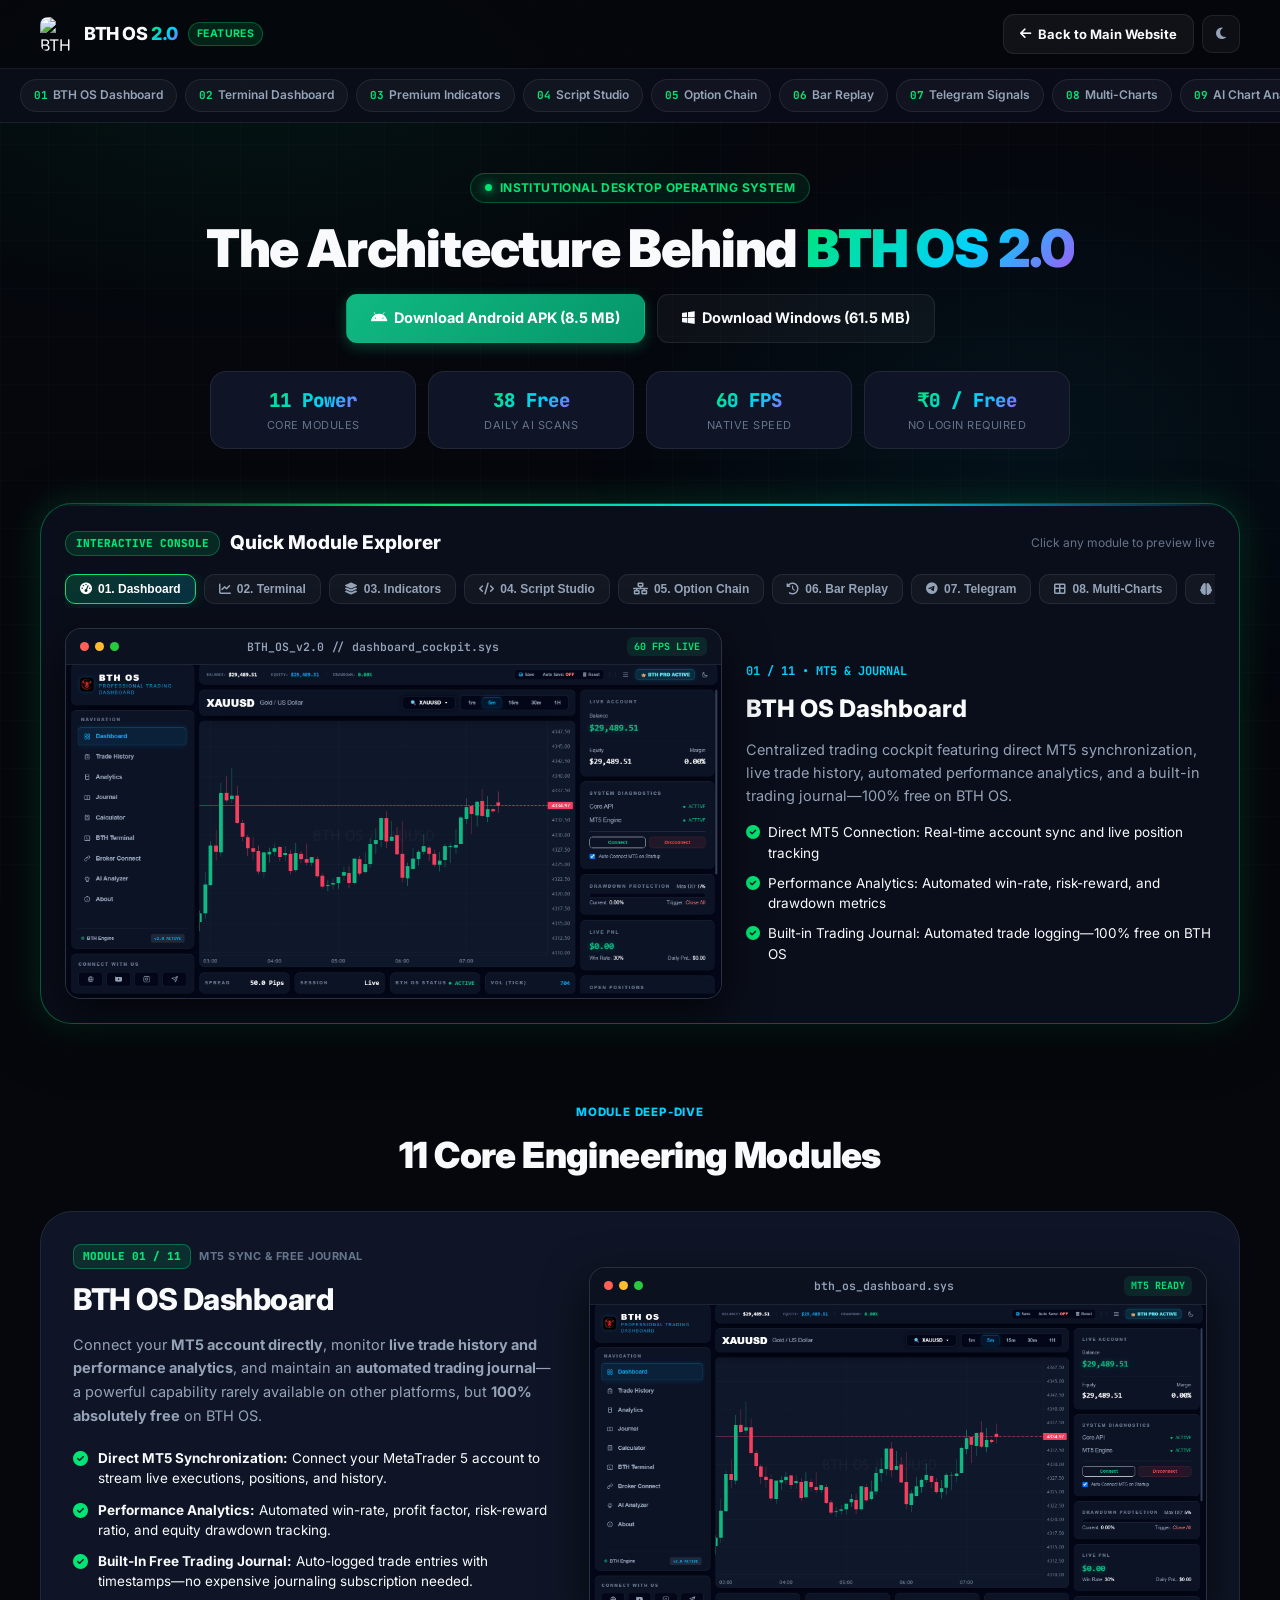
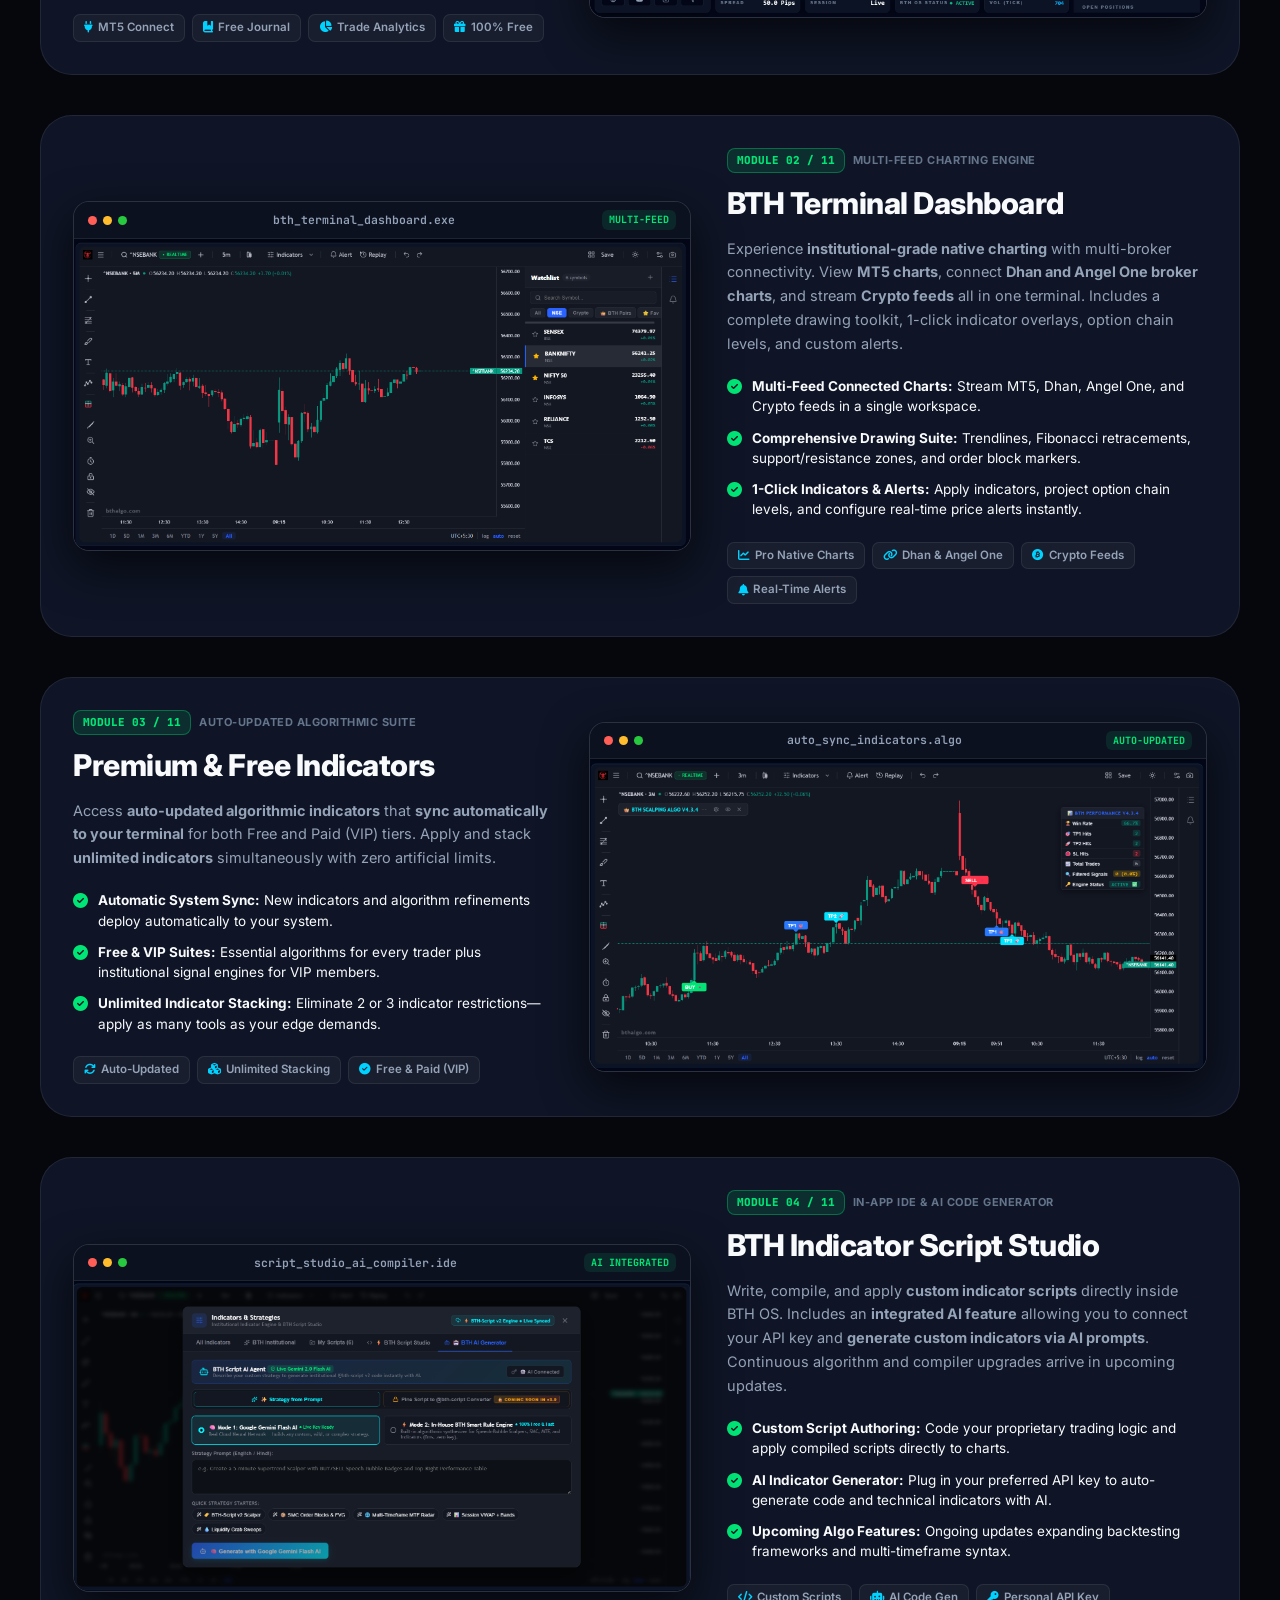
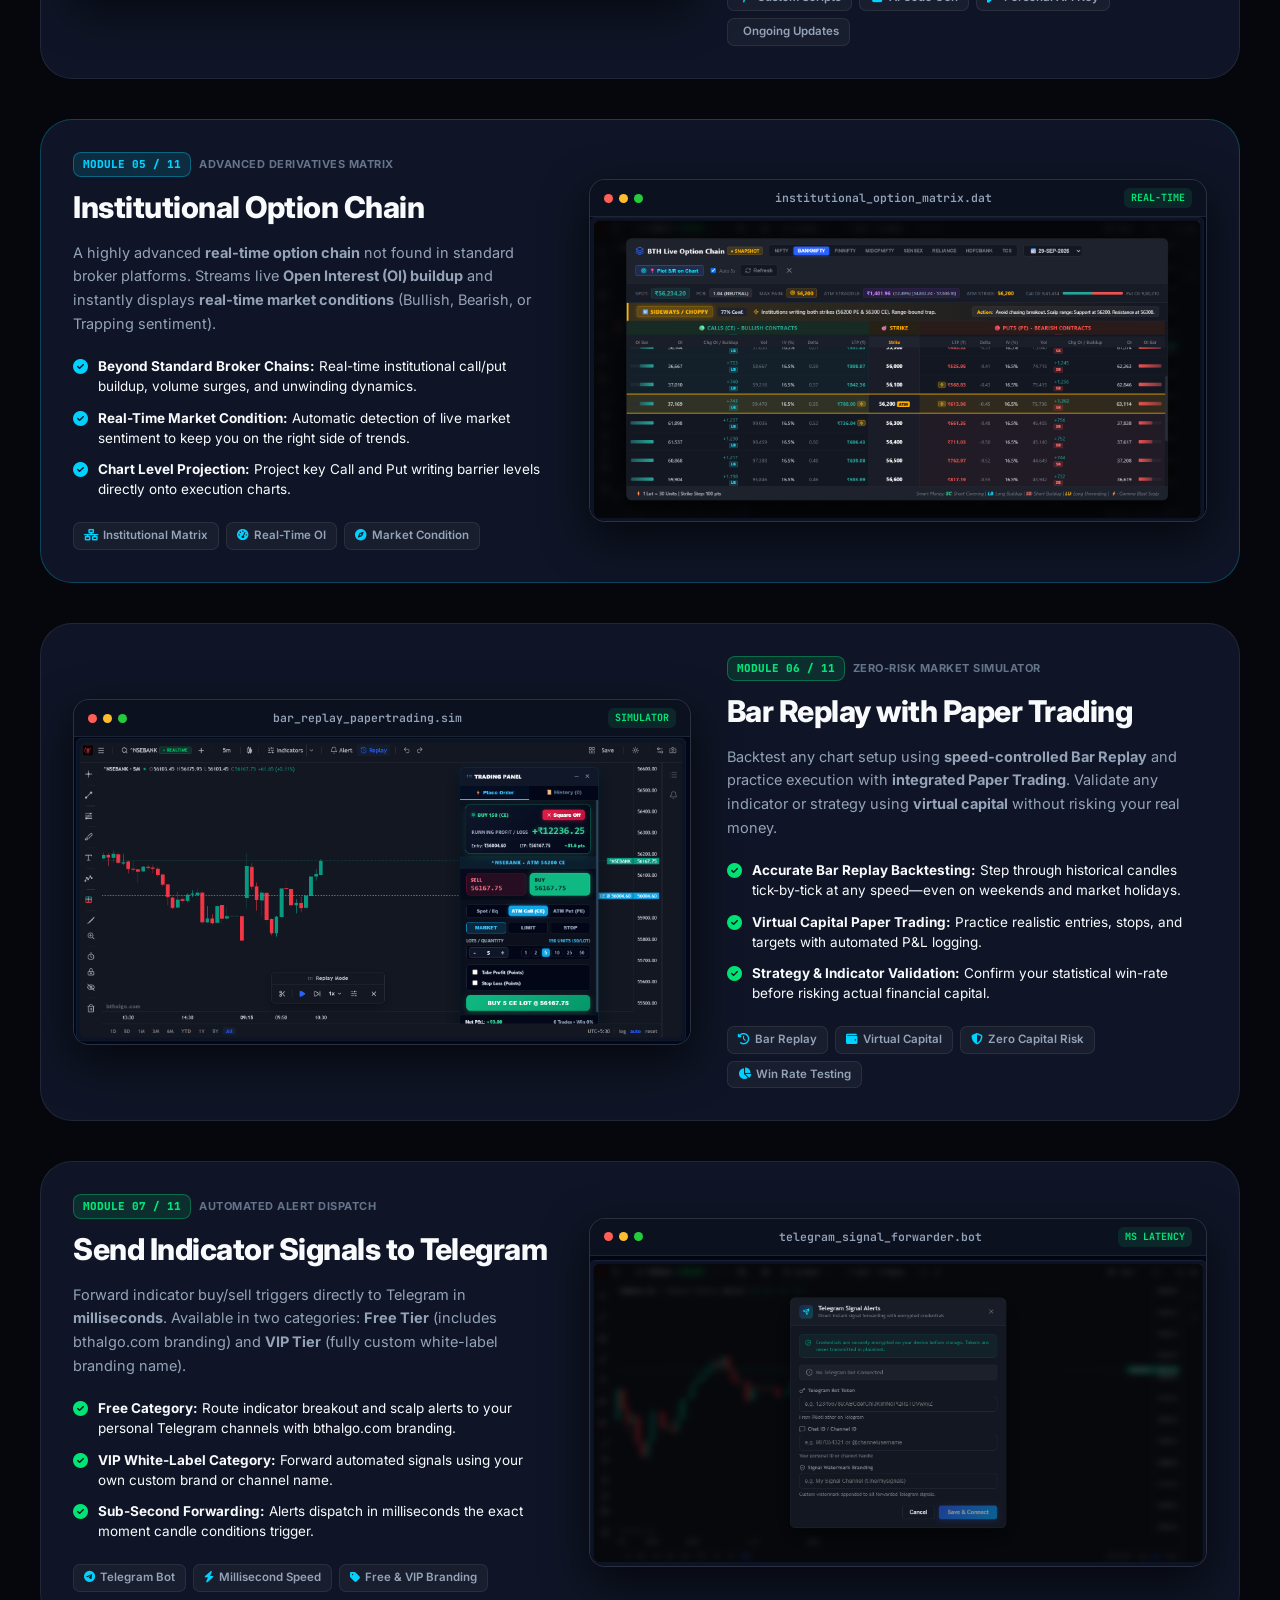
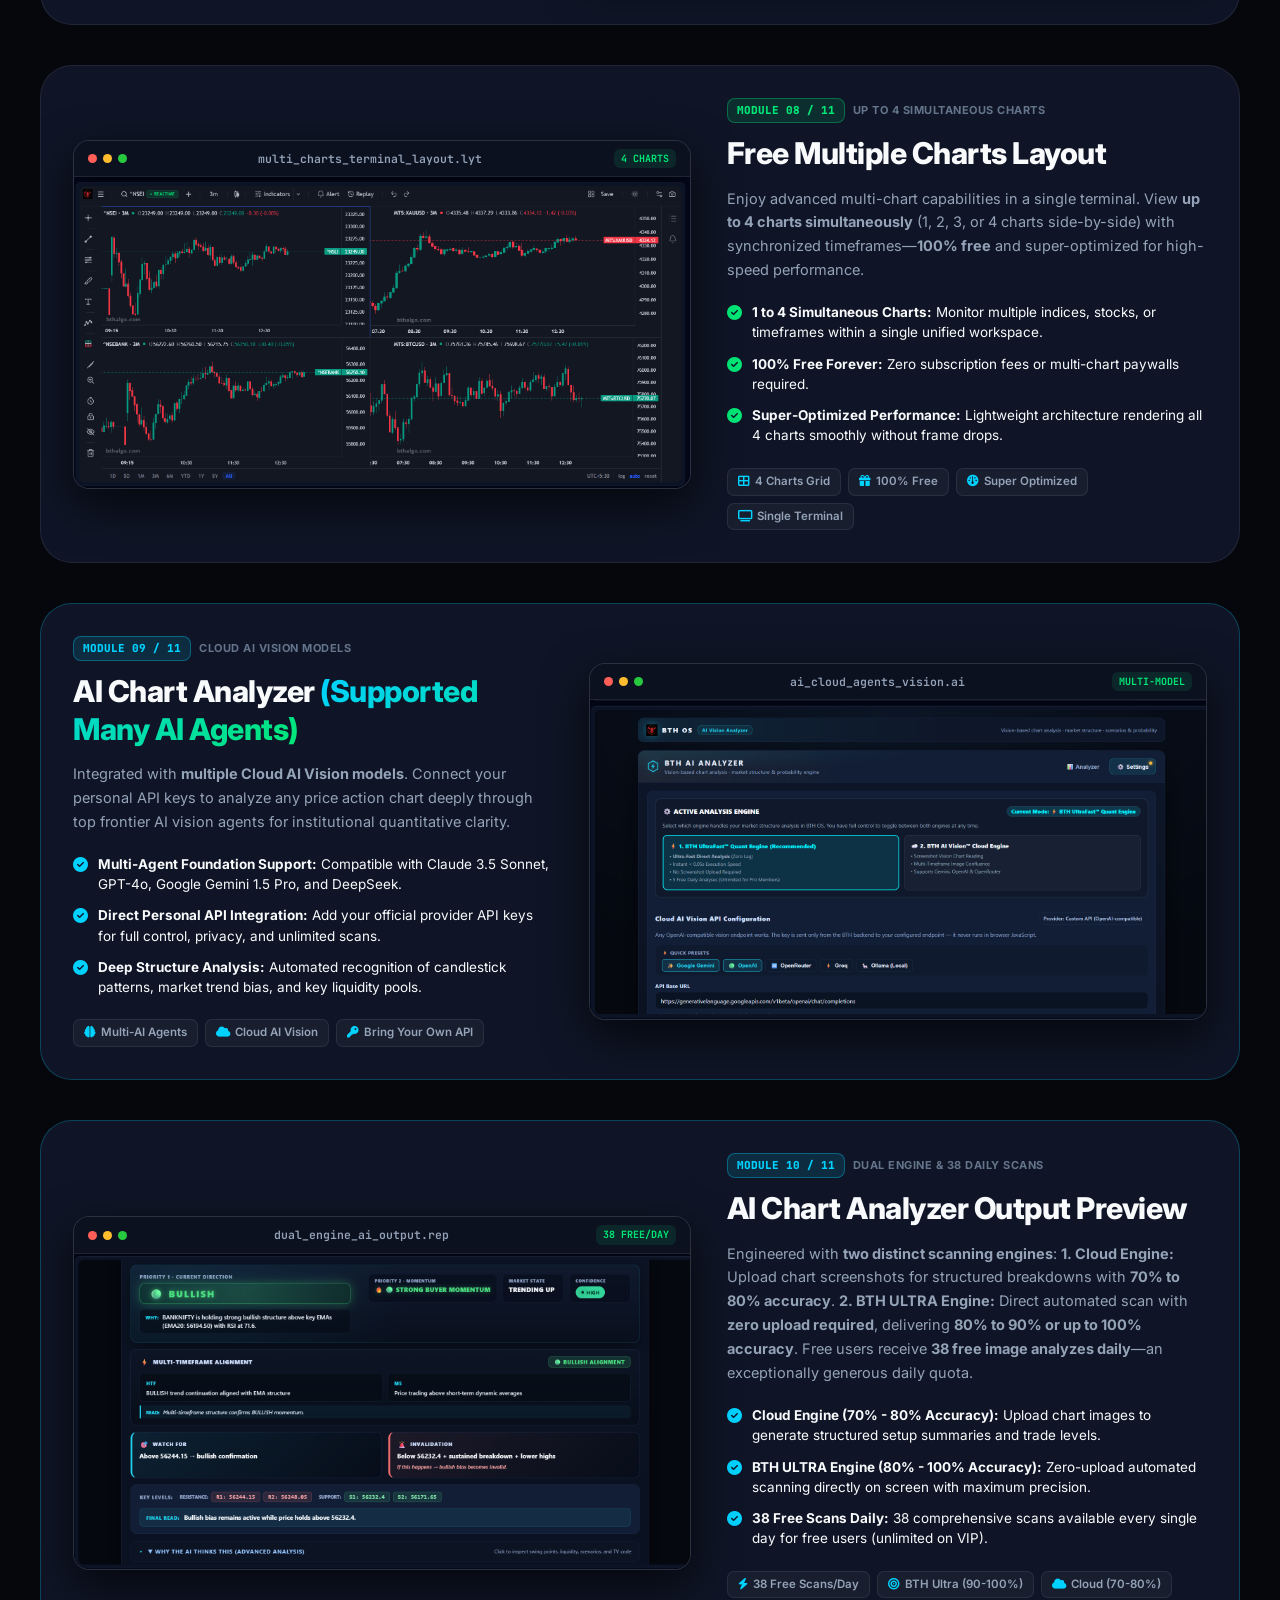
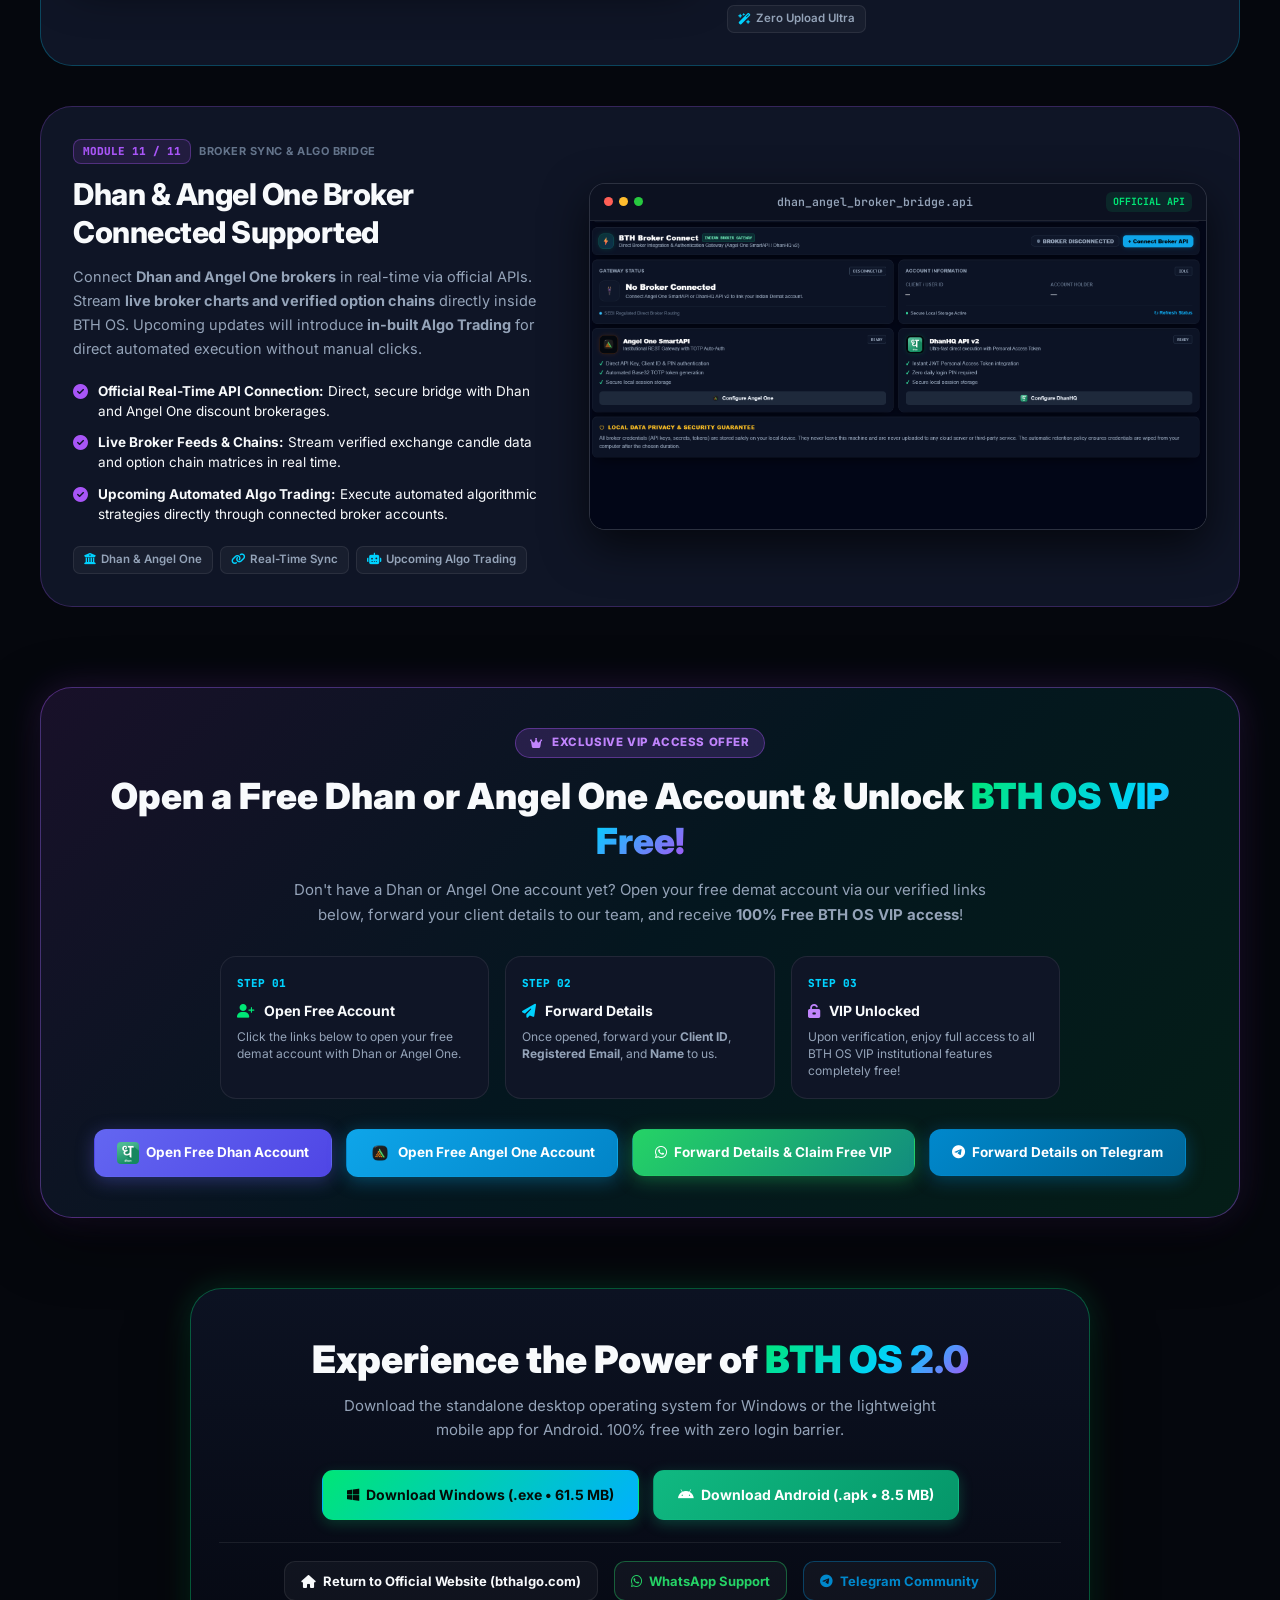
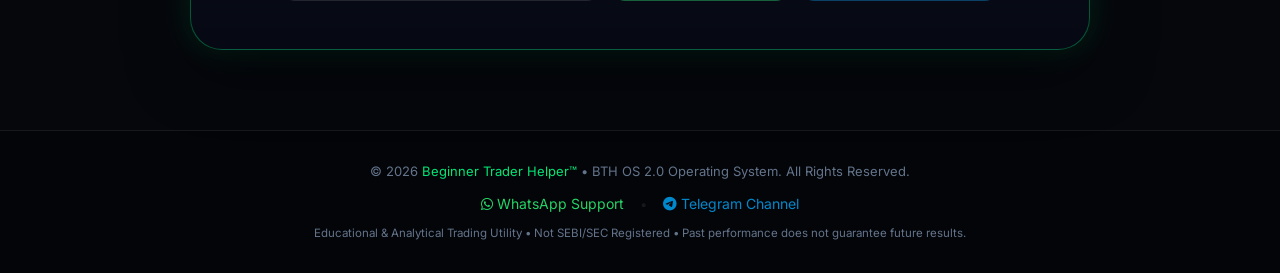
==== commit 1d6e299d: "Update index.html" ====
--- a/bthos/index.html
+++ b/bthos/index.html
@@ -95,7 +95,7 @@
           <i class="fa-brands fa-android"></i> Download Android APK (8.5 MB)
         </a>
         <a href="https://bthalgo.com/download/" target="_blank" rel="noopener noreferrer" class="btn btn-outline-glass" style="padding: 12px 24px; font-size: 14.5px;">
-          <i class="fa-brands fa-windows"></i> Download Windows (56.5 MB)
+          <i class="fa-brands fa-windows"></i> Download Windows (61.5 MB)
         </a>
       </div>
 
@@ -871,7 +871,7 @@
         <div class="dl-action-pair">
           <!-- Windows Download (.exe) -->
           <a href="https://bthalgo.com/download/" target="_blank" rel="noopener noreferrer" class="btn btn-primary-dl">
-            <i class="fa-brands fa-windows"></i> Download Windows (.exe &bull; 56.5 MB)
+            <i class="fa-brands fa-windows"></i> Download Windows (.exe &bull; 61.5 MB)
           </a>
 
           <!-- Android Download (.apk) -->
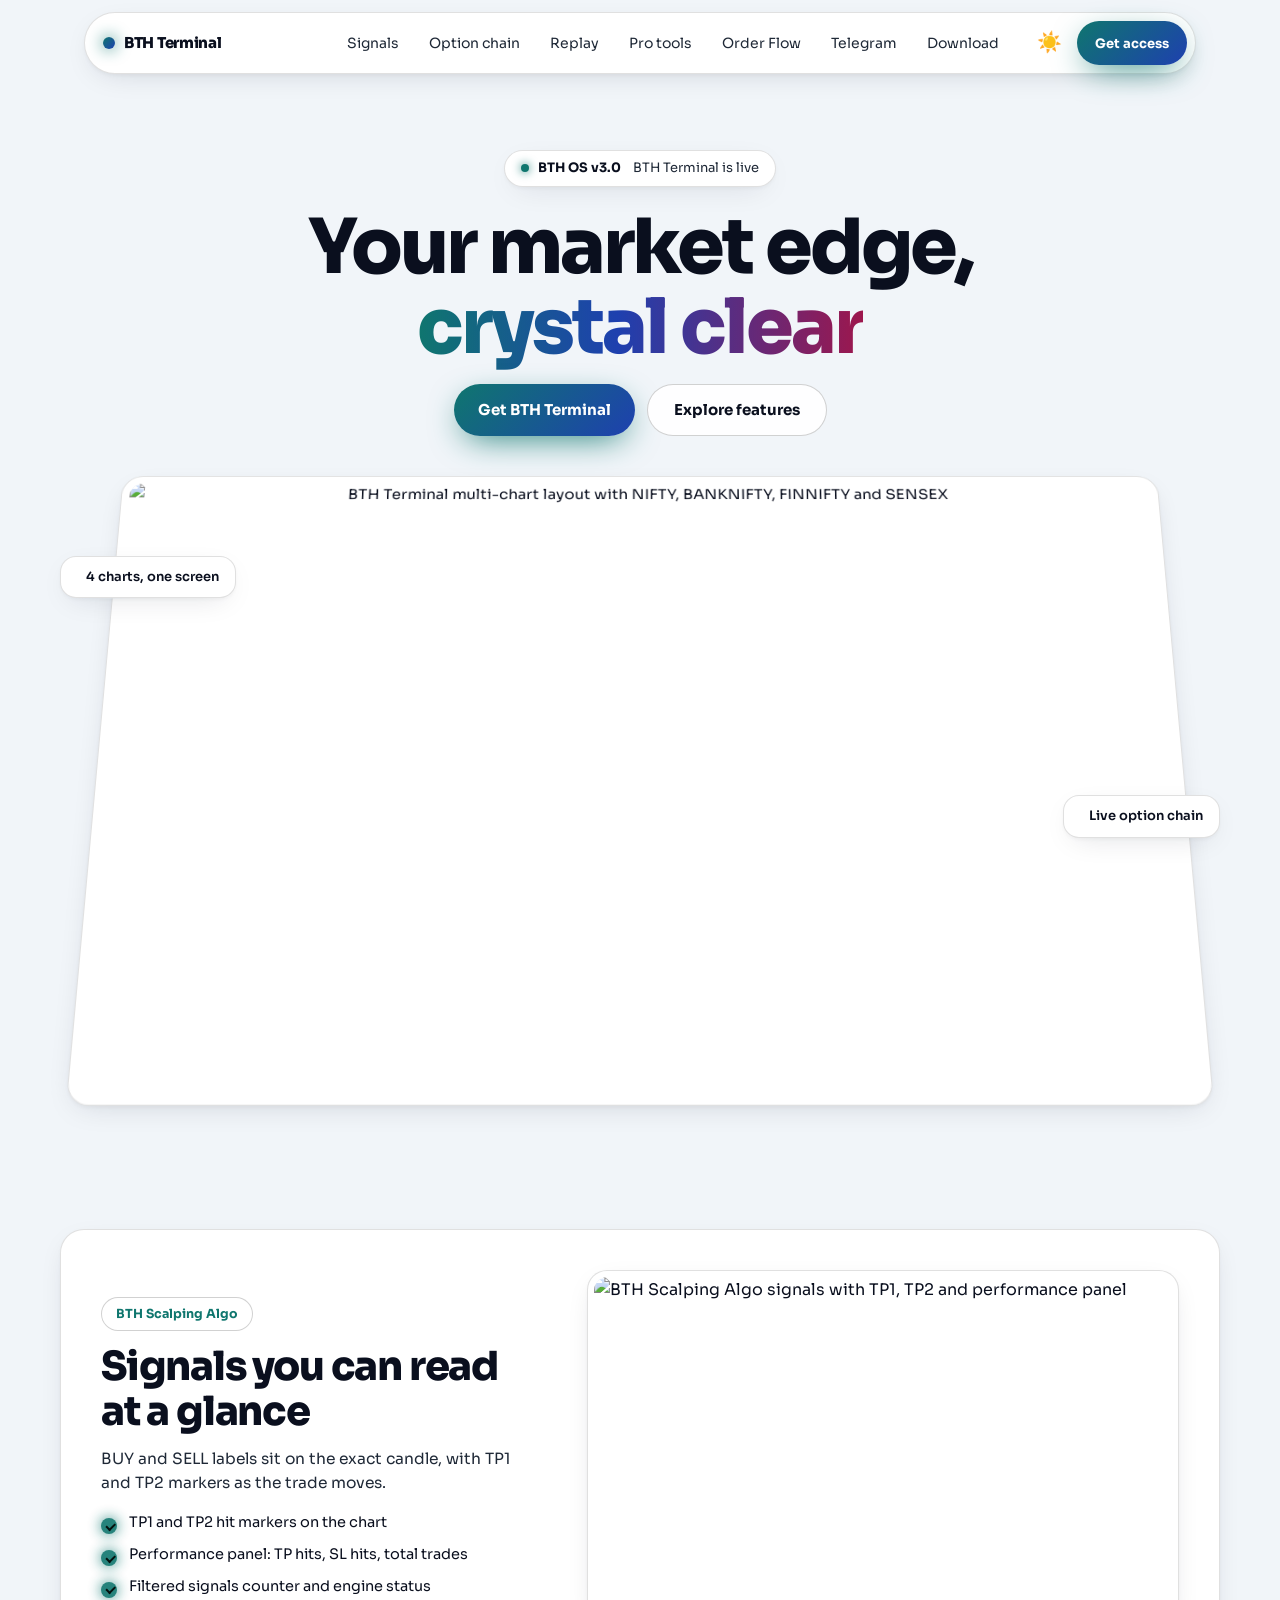
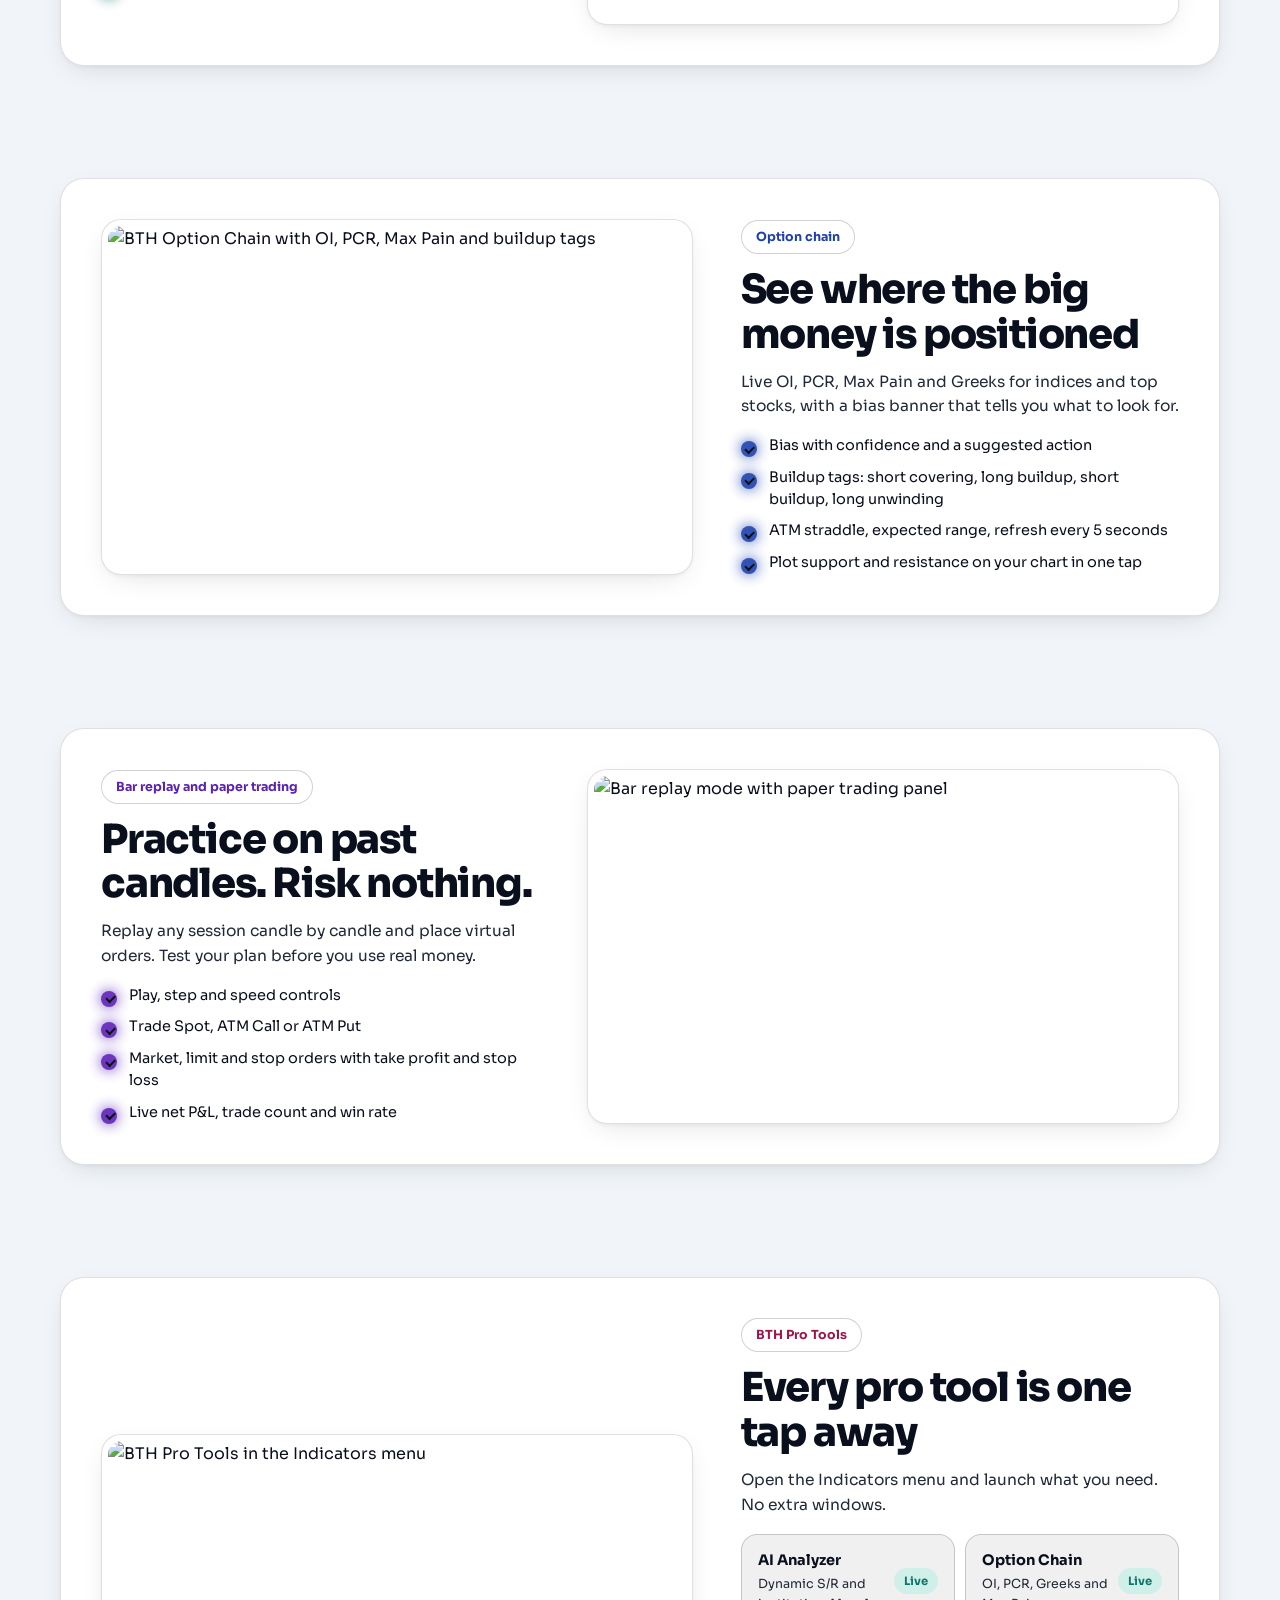
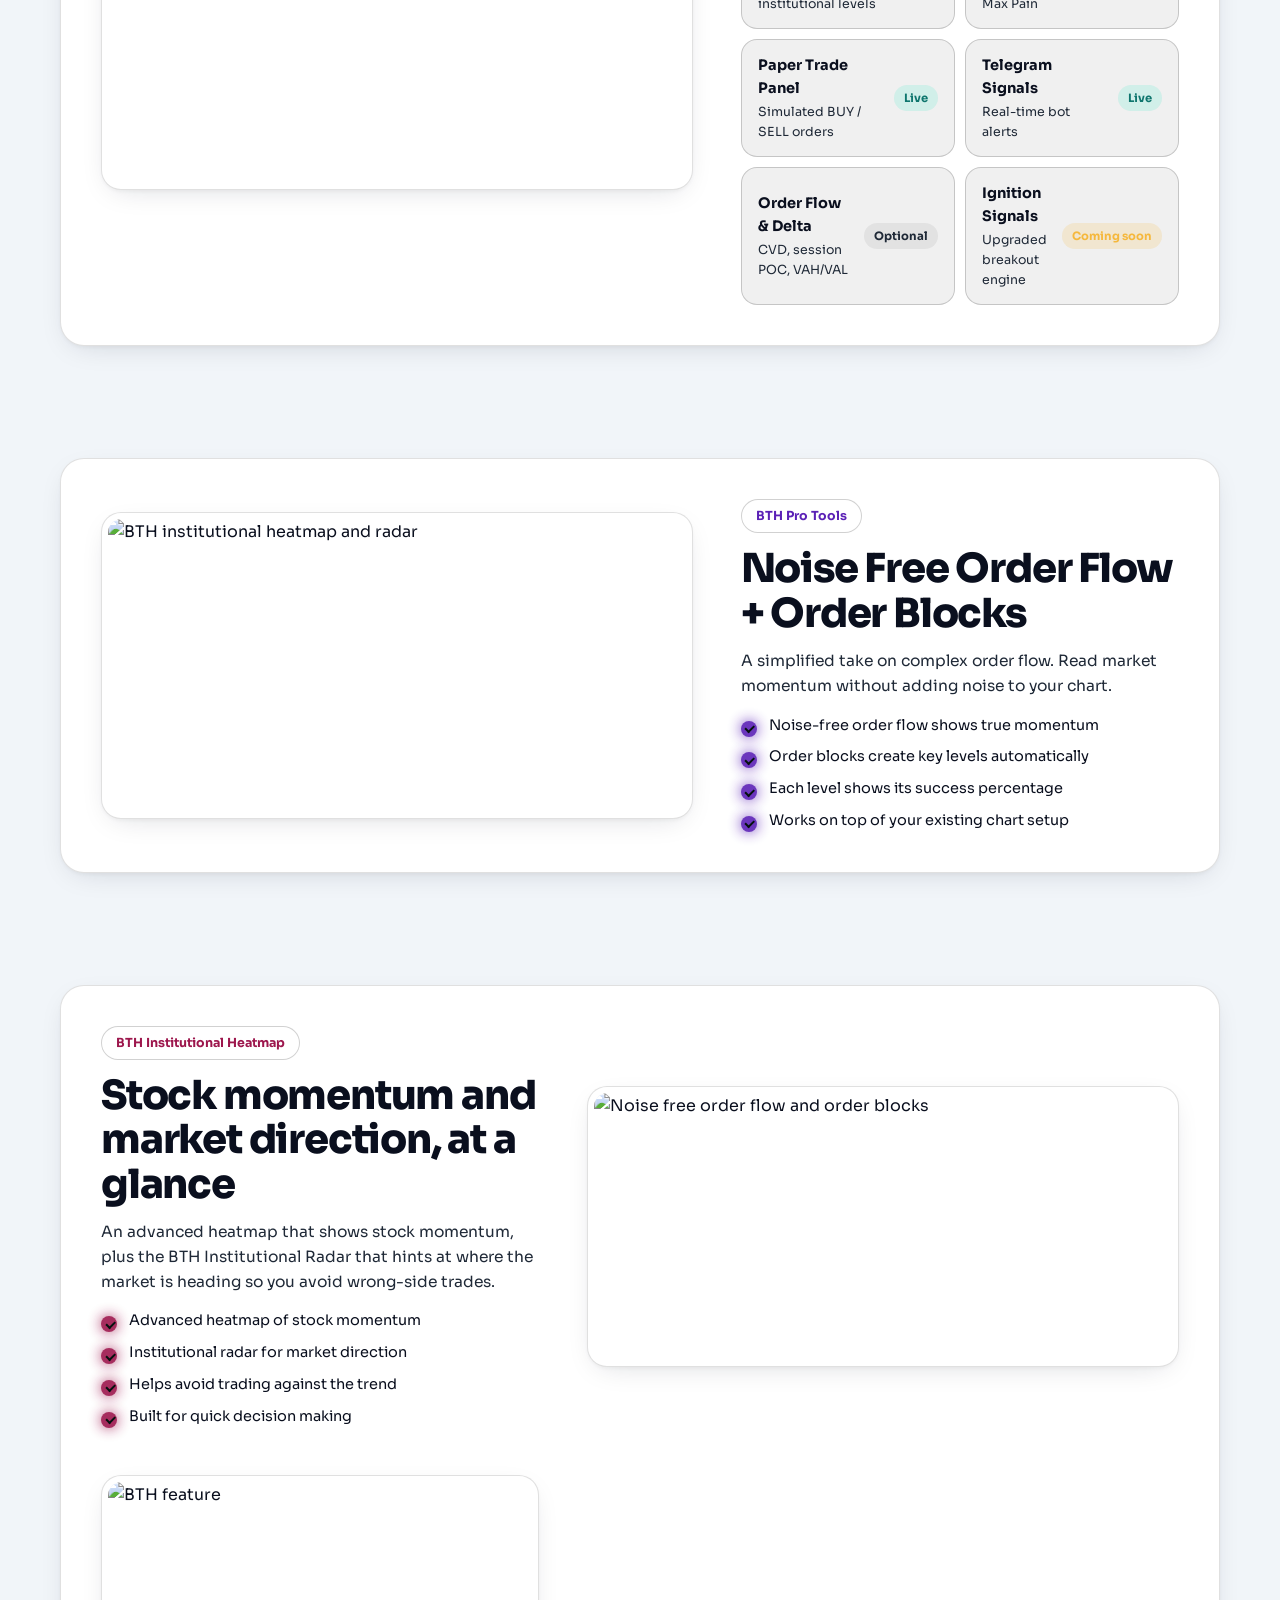
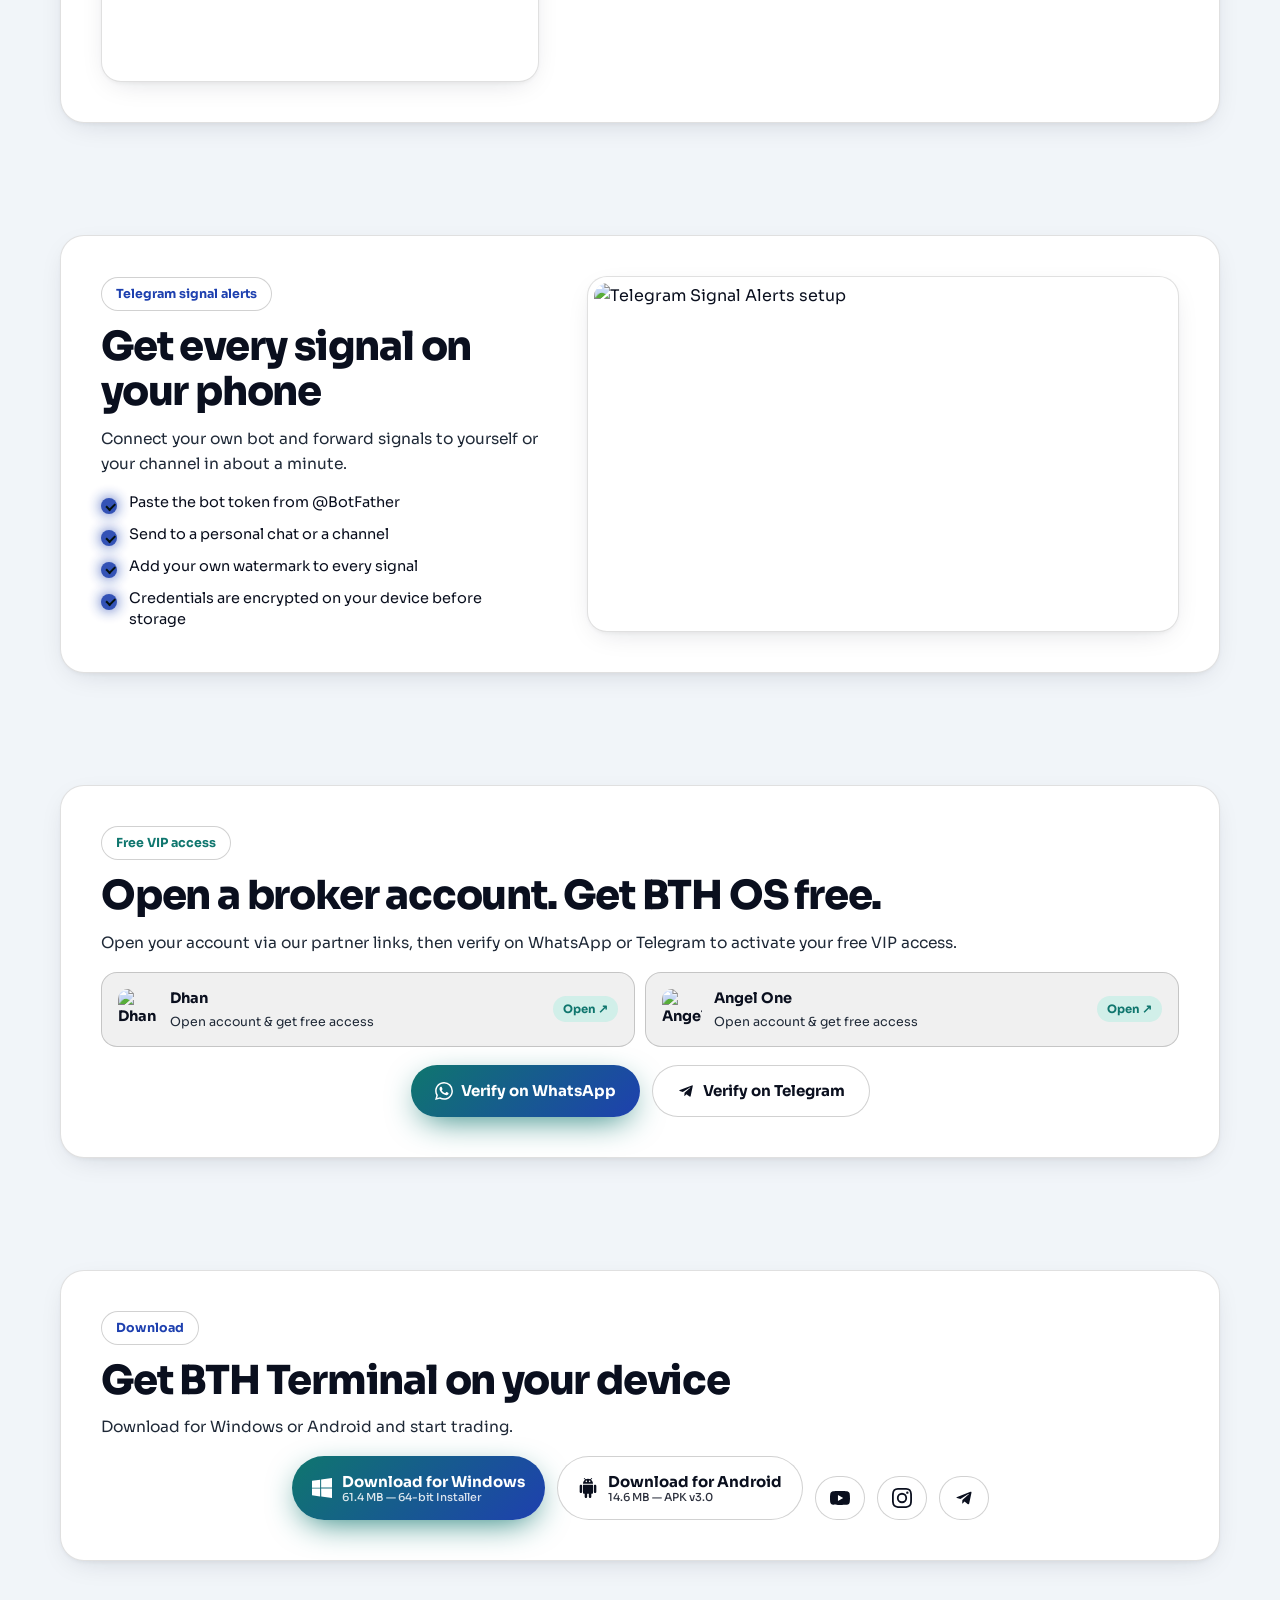
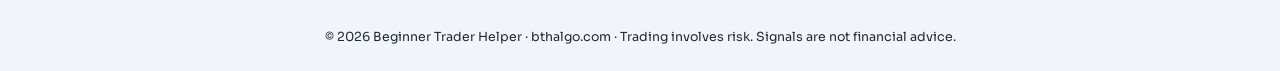
==== commit 69673817: "Add files via upload" ====
--- a/bthos/index.html
+++ b/bthos/index.html
@@ -1,930 +1,502 @@
 <!DOCTYPE html>
 <html lang="en">
 <head>
-  <meta charset="UTF-8">
-  <meta name="viewport" content="width=device-width, initial-scale=1.0, viewport-fit=cover">
-  
-  <!-- SEO & Performance Optimization -->
-  <title>BTH OS 2.0 Features — Modern Institutional Trading Cockpit</title>
-  <meta name="description" content="Explore all 11 core modules of BTH OS 2.0: MT5 sync, Pro Terminal charts, AI Chart Vision, Institutional Option Chain, Bar Replay, Script Studio, and Dhan & Angel One broker connection.">
-  <meta name="theme-color" content="#05070d">
-
-  <!-- Favicon -->
-  <link rel="icon" type="image/png" href="https://bthalgo.com/images/logo.png">
-  <link rel="apple-touch-icon" href="https://bthalgo.com/images/logo.png">
-
-  <!-- Fonts & FontAwesome -->
-  <link rel="preconnect" href="https://fonts.googleapis.com">
-  <link rel="preconnect" href="https://fonts.gstatic.com" crossorigin>
-  <link href="https://fonts.googleapis.com/css2?family=Inter:wght@400;500;600;700;800;900&family=JetBrains+Mono:wght@500;700;800&display=swap" rel="stylesheet">
-  <link rel="stylesheet" href="https://cdnjs.cloudflare.com/ajax/libs/font-awesome/6.5.1/css/all.min.css">
-
-  <!-- High-Performance Stylesheet -->
-  <link rel="stylesheet" href="style.css">
-
-  <!-- Interactive Script -->
-  <script src="script.js" defer></script>
+<meta charset="utf-8">
+<meta name="viewport" content="width=device-width,initial-scale=1,viewport-fit=cover,maximum-scale=5">
+<title>BTH Terminal | BTH OS v3.0 Features | bthalgo.com</title>
+<meta name="description" content="BTH Terminal in BTH OS v3.0: charts, live option chain, scalping signals, bar replay with paper trading and Telegram alerts for Indian markets.">
+<meta name="theme-color" content="#060812" media="(prefers-color-scheme: dark)">
+<meta name="theme-color" content="#0b1020" media="(prefers-color-scheme: light)">
+<meta name="color-scheme" content="dark">
+<meta name="mobile-web-app-capable" content="yes">
+<meta name="apple-mobile-web-app-capable" content="yes">
+<meta name="apple-mobile-web-app-status-bar-style" content="black-translucent">
+<meta name="apple-mobile-web-app-title" content="BTH Terminal">
+<meta name="application-name" content="BTH Terminal">
+<meta name="format-detection" content="telephone=no">
+<link rel="manifest" href="manifest.json">
+<link rel="icon" href="icons/icon-192.png" sizes="192x192" type="image/png">
+<link rel="apple-touch-icon" href="icons/icon-192.png">
+<link rel="preconnect" href="https://fonts.googleapis.com">
+<link rel="preconnect" href="https://fonts.gstatic.com" crossorigin>
+<link href="https://fonts.googleapis.com/css2?family=Sora:wght@500;700;800&display=swap" rel="stylesheet">
+<style>
+:root{
+  --ink:#eef2ff;--mute:#a4aec8;--teal:#2de2c0;--blue:#4c8dff;--vio:#8b5cf6;--pink:#ff5fa2;--amber:#f5b83d;
+  --gl:rgba(255,255,255,.06);--gb:rgba(255,255,255,.15);--bl:12px;
+  --bg:#060812;--bg2:#0b1020;--glass-bg:linear-gradient(135deg,rgba(255,255,255,.1),rgba(255,255,255,.03));
+  --glass-fallback:rgba(20,24,44,.92);--shadow:0 30px 70px -30px rgba(0,0,0,.7);
+  --orb1:rgba(45,226,192,.34);--orb2:rgba(139,92,246,.4);--orb3:rgba(76,141,255,.36);--orb4:rgba(255,95,162,.22);
+  --safe-top:env(safe-area-inset-top);--safe-bottom:env(safe-area-inset-bottom);
+  --safe-left:env(safe-area-inset-left);--safe-right:env(safe-area-inset-right);
+  --nav-h:64px;
+}
+html[data-theme="light"]{
+  --ink:#0a0f1e;--mute:#1f2937;--teal:#0f766e;--blue:#1e40af;--vio:#5b21b6;--pink:#9d174d;--amber:#78350f;
+  --gl:rgba(0,0,0,.06);--gb:rgba(0,0,0,.18);
+  --bg:#f1f5f9;--bg2:#ffffff;--glass-bg:linear-gradient(135deg,rgba(255,255,255,.98),rgba(255,255,255,.85));
+  --glass-fallback:rgba(255,255,255,.98);--shadow:0 20px 50px -20px rgba(15,23,42,.22);
+  --orb1:rgba(45,226,192,.12);--orb2:rgba(139,92,246,.12);--orb3:rgba(76,141,255,.12);--orb4:rgba(255,95,162,.10);
+}
+@media (prefers-color-scheme: light){
+  html:not([data-theme]){
+    --ink:#0a0f1e;--mute:#1f2937;--teal:#0f766e;--blue:#1e40af;--vio:#5b21b6;--pink:#9d174d;--amber:#78350f;
+    --gl:rgba(0,0,0,.06);--gb:rgba(0,0,0,.18);
+    --bg:#f1f5f9;--bg2:#ffffff;--glass-bg:linear-gradient(135deg,rgba(255,255,255,.98),rgba(255,255,255,.85));
+    --glass-fallback:rgba(255,255,255,.98);--shadow:0 20px 50px -20px rgba(15,23,42,.22);
+    --orb1:rgba(45,226,192,.12);--orb2:rgba(139,92,246,.12);--orb3:rgba(76,141,255,.12);--orb4:rgba(255,95,162,.10);
+  }
+}
+*{box-sizing:border-box;margin:0;padding:0;-webkit-tap-highlight-color:transparent}
+html{scroll-behavior:smooth;-webkit-text-size-adjust:100%;overscroll-behavior-y:none}
+body{background:var(--bg);color:var(--ink);font:400 16px/1.6 Sora,-apple-system,"Segoe UI",Roboto,sans-serif;overflow-x:hidden;min-height:100vh;min-height:100dvh;padding-bottom:env(safe-area-inset-bottom)}
+img{display:block;max-width:100%;height:auto}
+a{color:inherit;text-decoration:none}
+button{font:inherit}
+:focus-visible{outline:2px solid var(--teal);outline-offset:3px;border-radius:8px}
+.w{width:min(1160px,100% - 32px);margin-inline:auto}
+@media (max-width:480px){.w{width:calc(100% - 24px)}}
+
+/* background orbs */
+.bg{position:fixed;inset:0;z-index:-1;overflow:hidden;background:var(--bg);pointer-events:none}
+.o{position:absolute;border-radius:50%;will-change:transform;filter:blur(2px)}
+.o1{width:90vmax;height:90vmax;left:-35vmax;top:-45vmax;background:radial-gradient(closest-side,var(--orb1),transparent);animation:d1 22s ease-in-out infinite}
+.o2{width:80vmax;height:80vmax;right:-35vmax;top:10vh;background:radial-gradient(closest-side,var(--orb2),transparent);animation:d2 26s ease-in-out infinite}
+.o3{width:70vmax;height:70vmax;left:5vw;bottom:-45vmax;background:radial-gradient(closest-side,var(--orb3),transparent);animation:d1 30s ease-in-out infinite reverse}
+.o4{width:44vmax;height:44vmax;right:10vw;bottom:-18vmax;background:radial-gradient(closest-side,var(--orb4),transparent);animation:d2 24s ease-in-out infinite reverse}
+
+/* glass */
+.glass{position:relative;background:var(--glass-bg);border:1px solid var(--gb);border-radius:24px;-webkit-backdrop-filter:blur(var(--bl)) saturate(160%);backdrop-filter:blur(var(--bl)) saturate(160%);box-shadow:inset 0 1px 0 rgba(255,255,255,.22),var(--shadow)}
+.glass::before{content:"";position:absolute;inset:0;border-radius:inherit;background:radial-gradient(420px circle at var(--x,50%) var(--y,0%),rgba(255,255,255,.12),transparent 45%);opacity:0;transition:opacity .3s;pointer-events:none}
+@media (hover:hover){.glass:hover::before{opacity:1}}
+@supports not (backdrop-filter:blur(1px)){.glass{background:var(--glass-fallback)}}
+
+/* header */
+header{position:fixed;top:0;left:0;right:0;z-index:50;padding-top:env(safe-area-inset-top)}
+.nav{display:flex;align-items:center;gap:6px;padding:8px 8px 8px 16px;border-radius:99px;margin:10px 16px 0}
+.logo{display:flex;align-items:center;gap:9px;font-weight:800;margin-right:auto;letter-spacing:-.02em;font-size:15px}
+.logo i{width:12px;height:12px;border-radius:50%;background:linear-gradient(135deg,var(--teal),var(--blue));box-shadow:0 0 16px var(--teal);flex-shrink:0}
+nav ul{display:none;list-style:none;gap:2px;margin-right:8px}
+nav ul a{padding:8px 14px;border-radius:99px;font-size:14px;color:var(--mute);transition:.2s;display:block}
+nav ul a:hover{color:#fff;background:rgba(255,255,255,.08)}
+.ib{width:44px;height:44px;border-radius:50%;border:0;background:none;color:var(--ink);font-size:20px;cursor:pointer;display:flex;align-items:center;justify-content:center}
+.menu{display:none;flex-direction:column;margin:8px 16px 0;padding:8px 16px;border-radius:24px}
+.menu.open{display:flex}
+.menu a{padding:14px 0;color:var(--mute);border-bottom:1px solid rgba(255,255,255,.08);font-size:15px;min-height:48px;display:flex;align-items:center}
+.menu a:last-child{border:0}
+
+/* buttons */
+.btn{position:relative;display:inline-flex;align-items:center;justify-content:center;min-height:52px;padding:0 24px;border-radius:99px;font:700 15px Sora,sans-serif;color:#fff;border:1px solid var(--gb);background:var(--gl);-webkit-backdrop-filter:blur(10px);backdrop-filter:blur(10px);cursor:pointer;overflow:hidden;transition:transform .15s,box-shadow .3s;touch-action:manipulation}
+.btn:active{transform:scale(.96)}
+.btn.p{border:0;color:#04110e;background:linear-gradient(135deg,var(--teal),var(--blue));box-shadow:0 10px 34px -10px var(--teal)}
+.btn.p:hover{box-shadow:0 14px 44px -8px var(--teal)}
+.btn.p::after{content:"";position:absolute;inset:0;background:linear-gradient(105deg,transparent 35%,rgba(255,255,255,.6) 50%,transparent 65%);transform:translate3d(-120%,0,0);animation:sh 3.8s infinite}
+.btn.s{min-height:44px;padding:0 18px;font-size:13px}
+.btn.block{width:100%}
+
+/* hero */
+.hero{padding:100px 0 32px;text-align:center}
+.pill{display:inline-flex;align-items:center;gap:9px;padding:7px 16px;border-radius:99px;font-size:13px;color:var(--mute);max-width:100%}
+.pill i{width:8px;height:8px;border-radius:50%;background:var(--teal);box-shadow:0 0 10px var(--teal);animation:bl 1.6s infinite;flex-shrink:0}
+.pill b{color:#fff}
+h1{font-size:clamp(32px,9vw,76px);font-weight:800;line-height:1.06;letter-spacing:-.04em;max-width:14ch;margin:20px auto 16px}
+h1 span{background:linear-gradient(90deg,var(--teal),var(--blue) 45%,var(--pink));-webkit-background-clip:text;background-clip:text;color:transparent;background-size:200% 100%;animation:gr 8s linear infinite}
+.lead{color:var(--mute);font-size:clamp(15px,4vw,18px);max-width:580px;margin:0 auto 28px}
+.cta{display:flex;flex-direction:column;gap:12px;max-width:360px;margin:0 auto}
+.cta .btn{width:100%}
+
+.stage{position:relative;margin-top:40px;perspective:1500px;padding:0 8px}
+.hf{padding:8px;border-radius:22px;transform-origin:50% 0;will-change:transform;cursor:zoom-in;box-shadow:inset 0 1px 0 rgba(255,255,255,.25),0 50px 120px -30px rgba(76,141,255,.55);overflow:hidden}
+.hf img,.sh img{border-radius:14px;width:100%;height:auto;aspect-ratio:1521/899;object-fit:cover}
+.chip{position:absolute;display:none;align-items:center;gap:9px;padding:10px 16px;border-radius:16px;font-size:13px;font-weight:600;z-index:2;animation:fl 6s ease-in-out infinite;white-space:nowrap}
+
+/* sections */
+.f{padding:36px 0}
+.card{display:grid;gap:24px;padding:20px;align-items:center}
+.k{display:inline-flex;align-items:center;gap:8px;padding:6px 14px;border-radius:99px;font-size:12.5px;font-weight:700;color:var(--c,var(--teal));background:rgba(255,255,255,.06);border:1px solid var(--gb);margin-bottom:14px}
+h2{font-size:clamp(24px,6vw,40px);font-weight:800;line-height:1.12;letter-spacing:-.03em;margin-bottom:12px}
+.tx p{color:var(--mute);font-size:15.5px;margin-bottom:16px}
+.ls{list-style:none;display:grid;gap:10px;font-size:14.5px}
+.ls li{position:relative;padding-left:28px;line-height:1.5}
+.ls li::before{content:"";position:absolute;left:0;top:6px;width:16px;height:16px;border-radius:50%;background:var(--c,var(--teal));box-shadow:0 0 14px var(--c,var(--teal));opacity:.9}
+.ls li::after{content:"";position:absolute;left:4.5px;top:10.5px;width:7px;height:3.5px;border-left:2px solid #04110e;border-bottom:2px solid #04110e;transform:rotate(-45deg)}
+.sh{padding:6px;border-radius:20px;cursor:zoom-in;transition:transform .4s cubic-bezier(.2,.8,.2,1);overflow:hidden}
+.sh:hover{transform:translate3d(0,-4px,0)}
+.sh img{aspect-ratio:1522/900}
+.tools{display:grid;gap:10px}
+.tool{display:flex;justify-content:space-between;align-items:center;gap:10px;padding:14px 16px;border-radius:16px;font-weight:700;font-size:14.5px;background:var(--gl);border:1px solid var(--gb);min-height:56px}
+.tool small{display:block;font-weight:400;color:var(--mute);font-size:12.5px;margin-top:2px}
+.st{font-size:11.5px;font-weight:700;padding:4px 10px;border-radius:99px;white-space:nowrap;background:rgba(45,226,192,.16);color:var(--teal)}
+.st.n{background:var(--gl);color:var(--mute)}
+.st.c{background:rgba(245,184,61,.18);color:#f5b83d}
+
+.end{margin:40px 0 56px;padding:40px 20px;text-align:center;overflow:hidden}
+.end h2{max-width:16ch;margin-inline:auto}
+.end p{color:var(--mute);max-width:440px;margin:0 auto 24px}
+footer{padding:10px 0 calc(24px + env(safe-area-inset-bottom));text-align:center;color:var(--mute);font-size:12.5px}
+
+/* lightbox */
+.lb{position:fixed;inset:0;z-index:100;background:rgba(4,6,12,.97);overflow:auto;-webkit-overflow-scrolling:touch;touch-action:pinch-zoom;opacity:0;pointer-events:none;transition:opacity .25s ease}
+.lb.open{opacity:1;pointer-events:auto;animation:lbIn .25s ease}
+.lb img{width:100%;max-width:none;min-width:100%;transform-origin:center center;transition:transform .2s ease;will-change:transform}
+.lb button{position:fixed;top:calc(12px + env(safe-area-inset-top));right:12px;width:48px;height:48px;border-radius:50%;border:1px solid var(--gb);background:rgba(255,255,255,.18);color:#fff;font-size:26px;z-index:2;cursor:pointer;display:flex;align-items:center;justify-content:center;transition:transform .15s,background .2s}
+.lb button:hover{background:rgba(255,255,255,.28);transform:scale(1.05)}
+.lb button:active{transform:scale(.95)}
+.lb .hint{position:fixed;bottom:calc(16px + env(safe-area-inset-bottom));left:50%;transform:translateX(-50%);color:rgba(255,255,255,.6);font-size:12px;z-index:2;pointer-events:none;transition:opacity .3s}
+@keyframes lbIn{from{opacity:0}to{opacity:1}}
+
+/* reveal */
+.rv{opacity:0;transform:translate3d(0,30px,0) scale(.98);transition:opacity .8s cubic-bezier(.2,.8,.2,1),transform .8s cubic-bezier(.2,.8,.2,1)}
+.rv.in{opacity:1;transform:none}
+
+/* install banner */
+.install-banner{position:fixed;left:12px;right:12px;bottom:calc(80px + env(safe-area-inset-bottom));z-index:45;display:none;padding:12px 14px;border-radius:16px;background:linear-gradient(135deg,rgba(45,226,192,.18),rgba(76,141,255,.18));border:1px solid var(--gb);-webkit-backdrop-filter:blur(14px);backdrop-filter:blur(14px);align-items:center;gap:10px}
+.install-banner.show{display:flex}
+.install-banner p{flex:1;font-size:13px;margin:0}
+.install-banner button{min-height:36px;padding:0 14px;font-size:12px;border-radius:99px;border:0;background:linear-gradient(135deg,var(--teal),var(--blue));color:#04110e;font-weight:700;cursor:pointer}
+.install-banner .close{background:none;border:0;color:var(--mute);font-size:18px;min-height:36px;min-width:36px;padding:0}
+
+/* animations */
+@keyframes d1{50%{transform:translate3d(8vw,6vh,0)}}
+@keyframes d2{50%{transform:translate3d(-9vw,-7vh,0)}}
+@keyframes sh{to{transform:translate3d(120%,0,0)}}
+@keyframes bl{50%{opacity:.3}}
+@keyframes gr{to{background-position:200% 0}}
+@keyframes fl{50%{transform:translate3d(0,-12px,0)}}
+@keyframes up{from{opacity:0;transform:translate3d(0,26px,0)}}
+.hero .pill,.hero h1,.hero .lead,.hero .cta{animation:up 1s cubic-bezier(.2,.8,.2,1) both}
+.hero h1{animation-delay:.1s}.hero .lead{animation-delay:.2s}.hero .cta{animation-delay:.3s}
+.hero h1 span{animation:gr 8s linear infinite,up 1s .1s both}
+
+/* responsive */
+@media (max-width:639px){
+  .nav{margin:6px 12px 0;padding:6px 6px 6px 12px;gap:4px}
+  .logo{font-size:13px;gap:7px}
+  .logo i{width:10px;height:10px}
+  .btn.s{min-height:38px;padding:0 12px;font-size:12px}
+  .ib{width:40px;height:40px;font-size:18px}
+  .menu a{padding:12px 0;min-height:44px;font-size:14px}
+}
+@media (min-width:640px){
+  .cta{flex-direction:row;max-width:none;justify-content:center}
+  .cta .btn{width:auto;min-width:180px}
+  .stage{padding:0 24px}
+}
+@media (min-width:800px){
+  :root{--bl:22px}
+  header{padding-top:env(safe-area-inset-top)}
+  .nav{margin:12px 24px 0;padding:8px 8px 8px 18px}
+  nav ul{display:flex}
+  .mb,.menu{display:none!important}
+  .chip{display:flex}
+  .hero{padding-top:150px}
+  body{padding-bottom:0}
+  .install-banner{bottom:24px}
+}
+@media (min-width:920px){
+  .card{grid-template-columns:1fr 1.35fr;gap:48px;padding:40px}
+  .card.r{grid-template-columns:1.35fr 1fr}
+  .card.r .tx{order:2}
+  .f{padding:56px 0}
+  .tools{grid-template-columns:1fr 1fr}
+  .end{padding:56px 22px}
+}
+@media (prefers-reduced-motion:reduce){
+  *,*::before,*::after{animation:none!important;transition:none!important}
+  .rv{opacity:1;transform:none}
+  html{scroll-behavior:auto}
+}
+html[data-theme="light"] .btn{background:rgba(255,255,255,.9);border-color:rgba(0,0,0,.18);color:#0a0f1e}
+html[data-theme="light"] .pill b{color:#0a0f1e}
+html[data-theme="light"] .btn.p{color:#ffffff;background:linear-gradient(135deg,#0f766e,#1e40af)}
+html[data-theme="light"] .glass{background:#ffffff;border-color:rgba(0,0,0,.12);box-shadow:0 8px 30px -12px rgba(15,23,42,.18),0 2px 6px -2px rgba(15,23,42,.08)}
+html[data-theme="light"] .glass::before{background:radial-gradient(420px circle at var(--x,50%) var(--y,0%),rgba(0,0,0,.04),transparent 45%)}
+html[data-theme="light"] h1 span{background:linear-gradient(90deg,#0f766e,#1e40af 45%,#9d174d);-webkit-background-clip:text;background-clip:text;color:transparent}
+html[data-theme="light"] nav ul a:hover{color:#0a0f1e;background:rgba(0,0,0,.06)}
+html[data-theme="light"] .chip{color:#0a0f1e}
+html[data-theme="light"] .install-banner{background:linear-gradient(135deg,rgba(45,226,192,.12),rgba(76,141,255,.12));border-color:rgba(0,0,0,.12)}
+html[data-theme="light"] .bg{display:none}
+@media (prefers-reduced-transparency:reduce){
+  .glass{background:rgba(14,18,36,.95);-webkit-backdrop-filter:none;backdrop-filter:none}
+}
+</style>
 </head>
 <body>
-
-  <!-- Zero-Lag Ambient Elements -->
-  <div class="ambient-fx"></div>
-  <div class="ambient-grid"></div>
-
-  <!-- ==================================================
-       STICKY NAVBAR WITH BACK-TO-MAIN NAVIGATION
-       ================================================== -->
-  <header class="site-nav">
-    <div class="container nav-inner">
-      <a href="https://bthalgo.com/" class="nav-brand" title="Return to Beginner Trader Helper Home">
-        <img src="https://bthalgo.com/images/logo.png" alt="BTH Logo" class="nav-brand-logo">
-        <span class="nav-brand-text">BTH OS <span class="text-gradient">2.0</span></span>
-        <span class="nav-brand-pill">Features</span>
-      </a>
-
-      <div class="nav-cta-group">
-        <!-- Back to Main Website Button -->
-        <a href="https://bthalgo.com/" class="btn btn-back-home" title="Go back to official website">
-          <i class="fa-solid fa-arrow-left"></i>
-          <span>Back to Main Website</span>
-        </a>
-
-        <!-- Theme Toggle -->
-        <button class="btn-theme-toggle" id="themeToggleBtn" aria-label="Toggle Theme" title="Toggle Theme">
-          <i class="fa-solid fa-moon"></i>
-        </button>
-      </div>
+<div class="bg" aria-hidden="true"><div class="o o1"></div><div class="o o2"></div><div class="o o3"></div><div class="o o4"></div></div>
+
+<header>
+  <div class="w">
+    <div class="nav glass">
+      <a href="#top" class="logo"><i></i>BTH Terminal</a>
+      <nav aria-label="Main"><ul>
+        <li><a href="#signals">Signals</a></li>
+        <li><a href="#chain">Option chain</a></li>
+        <li><a href="#replay">Replay</a></li>
+        <li><a href="#tools">Pro tools</a></li><li><a href="#orderflow">Order Flow</a></li>
+        <li><a href="#telegram">Telegram</a></li><li><a href="#download">Download</a></li>
+      </ul></nav>
+      <button class="ib" id="themeToggle" aria-label="Toggle light/dark theme" title="Toggle theme">🌙</button>
+      <a class="btn p s" href="https://bthalgo.com">Get access</a>
+      <button class="ib mb" id="bg" aria-label="Open menu" aria-expanded="false" aria-controls="mn">☰</button>
     </div>
-  </header>
-
-  <!-- ==================================================
-       SMOOTH JUMP STRIP (QUICK 11 MODULE ACCESS)
-       ================================================== -->
-  <nav class="quick-jump-bar" aria-label="Feature Jump Menu">
-    <div class="jump-track">
-      <a href="#module-01" class="jump-pill"><span class="idx">01</span> BTH OS Dashboard</a>
-      <a href="#module-02" class="jump-pill"><span class="idx">02</span> Terminal Dashboard</a>
-      <a href="#module-03" class="jump-pill"><span class="idx">03</span> Premium Indicators</a>
-      <a href="#module-04" class="jump-pill"><span class="idx">04</span> Script Studio</a>
-      <a href="#module-05" class="jump-pill"><span class="idx">05</span> Option Chain</a>
-      <a href="#module-06" class="jump-pill"><span class="idx">06</span> Bar Replay</a>
-      <a href="#module-07" class="jump-pill"><span class="idx">07</span> Telegram Signals</a>
-      <a href="#module-08" class="jump-pill"><span class="idx">08</span> Multi-Charts</a>
-      <a href="#module-09" class="jump-pill"><span class="idx">09</span> AI Chart Analyzer</a>
-      <a href="#module-10" class="jump-pill"><span class="idx">10</span> AI Output Preview</a>
-      <a href="#module-11" class="jump-pill"><span class="idx">11</span> Broker Connected</a>
-      <a href="#broker-offer" class="jump-pill" style="border-color: var(--neon-purple); color: #c084fc;"><i class="fa-solid fa-crown"></i> Free VIP Offer</a>
-    </div>
-  </nav>
-
-  <!-- ==================================================
-       HERO COCKPIT INTRO
-       ================================================== -->
-  <section class="cockpit-hero">
-    <div class="container">
-      <div class="hero-radar-badge">
-        <span class="radar-dot"></span> Institutional Desktop Operating System
-      </div>
-      <h1 class="hero-main-title">
-        The Architecture Behind <span class="text-gradient">BTH OS 2.0</span>
-      </h1>
-
-      <!-- Instant Dual Download CTAs in Hero -->
-      <div class="hero-dl-duo">
-        <a href="https://bthalgo.com/download/android/" target="_blank" rel="noopener noreferrer" class="btn btn-android-dl" style="padding: 12px 24px; font-size: 14.5px;">
-          <i class="fa-brands fa-android"></i> Download Android APK (8.5 MB)
-        </a>
-        <a href="https://bthalgo.com/download/" target="_blank" rel="noopener noreferrer" class="btn btn-outline-glass" style="padding: 12px 24px; font-size: 14.5px;">
-          <i class="fa-brands fa-windows"></i> Download Windows (61.5 MB)
-        </a>
-      </div>
-
-      <!-- Key Metrics Row -->
-      <div class="cockpit-metrics-grid">
-        <div class="metric-box">
-          <span class="metric-num text-gradient">11 Power</span>
-          <span class="metric-sub">Core Modules</span>
-        </div>
-        <div class="metric-box">
-          <span class="metric-num text-gradient">38 Free</span>
-          <span class="metric-sub">Daily AI Scans</span>
-        </div>
-        <div class="metric-box">
-          <span class="metric-num text-gradient">60 FPS</span>
-          <span class="metric-sub">Native Speed</span>
-        </div>
-        <div class="metric-box">
-          <span class="metric-num text-gradient">₹0 / Free</span>
-          <span class="metric-sub">No Login Required</span>
-        </div>
-      </div>
-    </div>
-  </section>
-
-  <!-- ==================================================
-       INTERACTIVE SPOTLIGHT STAGE (INSTANT EXPLORER)
-       ================================================== -->
-  <section class="spotlight-section">
-    <div class="container">
-      <div class="spotlight-card">
-        
-        <div class="spotlight-head">
-          <div class="spotlight-title-area">
-            <span class="spotlight-badge">INTERACTIVE CONSOLE</span>
-            <h2 class="spotlight-h2">Quick Module Explorer</h2>
-          </div>
-          <span style="font-size: 12px; color: var(--text-tertiary);">Click any module to preview live</span>
-        </div>
-
-        <!-- Touch-Friendly Tabs -->
-        <div class="spotlight-tabs-scroll">
-          <div class="spotlight-tabs">
-            <button class="spot-tab-btn active" onclick="selectSpotlight(0)"><i class="fa-solid fa-gauge-high"></i> 01. Dashboard</button>
-            <button class="spot-tab-btn" onclick="selectSpotlight(1)"><i class="fa-solid fa-chart-line"></i> 02. Terminal</button>
-            <button class="spot-tab-btn" onclick="selectSpotlight(2)"><i class="fa-solid fa-layer-group"></i> 03. Indicators</button>
-            <button class="spot-tab-btn" onclick="selectSpotlight(3)"><i class="fa-solid fa-code"></i> 04. Script Studio</button>
-            <button class="spot-tab-btn" onclick="selectSpotlight(4)"><i class="fa-solid fa-network-wired"></i> 05. Option Chain</button>
-            <button class="spot-tab-btn" onclick="selectSpotlight(5)"><i class="fa-solid fa-clock-rotate-left"></i> 06. Bar Replay</button>
-            <button class="spot-tab-btn" onclick="selectSpotlight(6)"><i class="fa-brands fa-telegram"></i> 07. Telegram</button>
-            <button class="spot-tab-btn" onclick="selectSpotlight(7)"><i class="fa-solid fa-table-cells-large"></i> 08. Multi-Charts</button>
-            <button class="spot-tab-btn" onclick="selectSpotlight(8)"><i class="fa-solid fa-brain"></i> 09. AI Vision</button>
-            <button class="spot-tab-btn" onclick="selectSpotlight(9)"><i class="fa-solid fa-square-poll-vertical"></i> 10. AI Reports</button>
-            <button class="spot-tab-btn" onclick="selectSpotlight(10)"><i class="fa-solid fa-link"></i> 11. Broker Sync</button>
-          </div>
-        </div>
-
-        <!-- Spotlight Stage -->
-        <div class="spotlight-stage">
-          <!-- Window Mockup -->
-          <div class="os-window" id="spotWindow" onclick="openZoom('bth os dashboard.png', '01. BTH OS Dashboard')">
-            <div class="os-window-header">
-              <div class="os-window-controls">
-                <span class="os-dot red"></span>
-                <span class="os-dot yellow"></span>
-                <span class="os-dot green"></span>
-              </div>
-              <span class="os-window-title" id="spotWindowBar">BTH_OS_v2.0 // dashboard_cockpit.sys</span>
-              <span class="os-window-badge">60 FPS LIVE</span>
-            </div>
-            <div class="os-window-body">
-              <img id="spotImg" src="bth os dashboard.png" alt="BTH OS Dashboard Preview">
-              <div class="os-zoom-hint">
-                <span class="os-zoom-pill"><i class="fa-solid fa-magnifying-glass-plus"></i> Click to Zoom</span>
-              </div>
-            </div>
-          </div>
-
-          <!-- Info Details -->
-          <div class="spotlight-info-panel">
-            <span class="spot-seq-tag" id="spotSeqTag">01 / 11 &bull; MT5 &amp; JOURNAL</span>
-            <h3 class="spot-title" id="spotTitle">BTH OS Dashboard</h3>
-            <p class="spot-desc" id="spotDesc">
-              Centralized trading cockpit featuring direct MT5 synchronization, live trade history, automated performance analytics, and a built-in trading journal—100% free on BTH OS.
-            </p>
-            <ul class="spot-highlights" id="spotPointsList">
-              <li><i class="fa-solid fa-circle-check"></i> <span>Direct MT5 Connection: Real-time account sync and live position tracking</span></li>
-              <li><i class="fa-solid fa-circle-check"></i> <span>Performance Analytics: Automated win-rate, risk-reward, and drawdown metrics</span></li>
-              <li><i class="fa-solid fa-circle-check"></i> <span>Built-in Trading Journal: Automated trade logging—100% free on BTH OS</span></li>
-            </ul>
-          </div>
-        </div>
-
-      </div>
-    </div>
-  </section>
-
-  <!-- ==================================================
-       DEEP-DIVE SHOWCASE: ALL 11 MODULES IN EXACT SEQUENCE
-       ================================================== -->
-  <main class="container">
-    
-    <div class="feed-header-wrap">
-      <div class="feed-header-tag">Module Deep-Dive</div>
-      <h2 class="feed-header-h2">11 Core Engineering Modules</h2>
-    </div>
-
-    <div class="module-feed-list">
-
-      <!-- MODULE 01: BTH OS DASHBOARD -->
-      <article class="module-card" id="module-01">
-        <div class="module-card-grid">
-          <div class="module-text-col">
-            <div class="module-badge-row">
-              <span class="module-num-chip">MODULE 01 / 11</span>
-              <span class="module-cat-chip">MT5 Sync &amp; Free Journal</span>
-            </div>
-            <h3 class="module-h3">BTH OS Dashboard</h3>
-            <p class="module-desc">
-              Connect your <strong>MT5 account directly</strong>, monitor <strong>live trade history and performance analytics</strong>, and maintain an <strong>automated trading journal</strong>—a powerful capability rarely available on other platforms, but <strong>100% absolutely free</strong> on BTH OS.
-            </p>
-            <ul class="module-features-ul">
-              <li>
-                <i class="fa-solid fa-circle-check"></i>
-                <div><strong>Direct MT5 Synchronization:</strong> Connect your MetaTrader 5 account to stream live executions, positions, and history.</div>
-              </li>
-              <li>
-                <i class="fa-solid fa-circle-check"></i>
-                <div><strong>Performance Analytics:</strong> Automated win-rate, profit factor, risk-reward ratio, and equity drawdown tracking.</div>
-              </li>
-              <li>
-                <i class="fa-solid fa-circle-check"></i>
-                <div><strong>Built-In Free Trading Journal:</strong> Auto-logged trade entries with timestamps—no expensive journaling subscription needed.</div>
-              </li>
-            </ul>
-            <div class="module-tags-row">
-              <span class="tag-badge"><i class="fa-solid fa-plug"></i> MT5 Connect</span>
-              <span class="tag-badge"><i class="fa-solid fa-book-bookmark"></i> Free Journal</span>
-              <span class="tag-badge"><i class="fa-solid fa-chart-pie"></i> Trade Analytics</span>
-              <span class="tag-badge"><i class="fa-solid fa-gift"></i> 100% Free</span>
-            </div>
-          </div>
-
-          <div class="module-media-col">
-            <div class="os-window" onclick="openZoom('bth os dashboard.png', '01. BTH OS Dashboard — MT5 Sync & Free Journal')">
-              <div class="os-window-header">
-                <div class="os-window-controls">
-                  <span class="os-dot red"></span><span class="os-dot yellow"></span><span class="os-dot green"></span>
-                </div>
-                <span class="os-window-title">bth_os_dashboard.sys</span>
-                <span class="os-window-badge">MT5 READY</span>
-              </div>
-              <div class="os-window-body">
-                <img src="bth os dashboard.png" alt="BTH OS Dashboard" loading="lazy">
-                <div class="os-zoom-hint">
-                  <span class="os-zoom-pill"><i class="fa-solid fa-magnifying-glass-plus"></i> Click to Zoom</span>
-                </div>
-              </div>
-            </div>
-          </div>
-        </div>
-      </article>
-
-      <!-- MODULE 02: BTH TERMINAL DASHBOARD -->
-      <article class="module-card" id="module-02">
-        <div class="module-card-grid reverse">
-          <div class="module-text-col">
-            <div class="module-badge-row">
-              <span class="module-num-chip">MODULE 02 / 11</span>
-              <span class="module-cat-chip">Multi-Feed Charting Engine</span>
-            </div>
-            <h3 class="module-h3">BTH Terminal Dashboard</h3>
-            <p class="module-desc">
-              Experience <strong>institutional-grade native charting</strong> with multi-broker connectivity. View <strong>MT5 charts</strong>, connect <strong>Dhan and Angel One broker charts</strong>, and stream <strong>Crypto feeds</strong> all in one terminal. Includes a complete drawing toolkit, 1-click indicator overlays, option chain levels, and custom alerts.
-            </p>
-            <ul class="module-features-ul">
-              <li>
-                <i class="fa-solid fa-circle-check"></i>
-                <div><strong>Multi-Feed Connected Charts:</strong> Stream MT5, Dhan, Angel One, and Crypto feeds in a single workspace.</div>
-              </li>
-              <li>
-                <i class="fa-solid fa-circle-check"></i>
-                <div><strong>Comprehensive Drawing Suite:</strong> Trendlines, Fibonacci retracements, support/resistance zones, and order block markers.</div>
-              </li>
-              <li>
-                <i class="fa-solid fa-circle-check"></i>
-                <div><strong>1-Click Indicators &amp; Alerts:</strong> Apply indicators, project option chain levels, and configure real-time price alerts instantly.</div>
-              </li>
-            </ul>
-            <div class="module-tags-row">
-              <span class="tag-badge"><i class="fa-solid fa-chart-line"></i> Pro Native Charts</span>
-              <span class="tag-badge"><i class="fa-solid fa-link"></i> Dhan &amp; Angel One</span>
-              <span class="tag-badge"><i class="fa-brands fa-bitcoin"></i> Crypto Feeds</span>
-              <span class="tag-badge"><i class="fa-solid fa-bell"></i> Real-Time Alerts</span>
-            </div>
-          </div>
-
-          <div class="module-media-col">
-            <div class="os-window" onclick="openZoom('bth terminal dashboard.png', '02. BTH Terminal Dashboard — Multi-Feed Charting')">
-              <div class="os-window-header">
-                <div class="os-window-controls">
-                  <span class="os-dot red"></span><span class="os-dot yellow"></span><span class="os-dot green"></span>
-                </div>
-                <span class="os-window-title">bth_terminal_dashboard.exe</span>
-                <span class="os-window-badge">MULTI-FEED</span>
-              </div>
-              <div class="os-window-body">
-                <img src="bth terminal dashboard.png" alt="BTH Terminal Dashboard" loading="lazy">
-                <div class="os-zoom-hint">
-                  <span class="os-zoom-pill"><i class="fa-solid fa-magnifying-glass-plus"></i> Click to Zoom</span>
-                </div>
-              </div>
-            </div>
-          </div>
-        </div>
-      </article>
-
-      <!-- MODULE 03: PREMIUM & FREE INDICATORS -->
-      <article class="module-card" id="module-03">
-        <div class="module-card-grid">
-          <div class="module-text-col">
-            <div class="module-badge-row">
-              <span class="module-num-chip">MODULE 03 / 11</span>
-              <span class="module-cat-chip">Auto-Updated Algorithmic Suite</span>
-            </div>
-            <h3 class="module-h3">Premium &amp; Free Indicators</h3>
-            <p class="module-desc">
-              Access <strong>auto-updated algorithmic indicators</strong> that <strong>sync automatically to your terminal</strong> for both Free and Paid (VIP) tiers. Apply and stack <strong>unlimited indicators</strong> simultaneously with zero artificial limits.
-            </p>
-            <ul class="module-features-ul">
-              <li>
-                <i class="fa-solid fa-circle-check"></i>
-                <div><strong>Automatic System Sync:</strong> New indicators and algorithm refinements deploy automatically to your system.</div>
-              </li>
-              <li>
-                <i class="fa-solid fa-circle-check"></i>
-                <div><strong>Free &amp; VIP Suites:</strong> Essential algorithms for every trader plus institutional signal engines for VIP members.</div>
-              </li>
-              <li>
-                <i class="fa-solid fa-circle-check"></i>
-                <div><strong>Unlimited Indicator Stacking:</strong> Eliminate 2 or 3 indicator restrictions—apply as many tools as your edge demands.</div>
-              </li>
-            </ul>
-            <div class="module-tags-row">
-              <span class="tag-badge"><i class="fa-solid fa-arrows-rotate"></i> Auto-Updated</span>
-              <span class="tag-badge"><i class="fa-solid fa-cubes"></i> Unlimited Stacking</span>
-              <span class="tag-badge"><i class="fa-solid fa-circle-check"></i> Free &amp; Paid (VIP)</span>
-            </div>
-          </div>
-
-          <div class="module-media-col">
-            <div class="os-window" onclick="openZoom('premium & free indicators.png', '03. Premium & Free Indicators — Auto-Sync Library')">
-              <div class="os-window-header">
-                <div class="os-window-controls">
-                  <span class="os-dot red"></span><span class="os-dot yellow"></span><span class="os-dot green"></span>
-                </div>
-                <span class="os-window-title">auto_sync_indicators.algo</span>
-                <span class="os-window-badge">AUTO-UPDATED</span>
-              </div>
-              <div class="os-window-body">
-                <img src="premium & free indicators.png" alt="Premium & Free Indicators" loading="lazy">
-                <div class="os-zoom-hint">
-                  <span class="os-zoom-pill"><i class="fa-solid fa-magnifying-glass-plus"></i> Click to Zoom</span>
-                </div>
-              </div>
-            </div>
-          </div>
-        </div>
-      </article>
-
-      <!-- MODULE 04: BTH INDICATOR SCRIPT STUDIO -->
-      <article class="module-card" id="module-04">
-        <div class="module-card-grid reverse">
-          <div class="module-text-col">
-            <div class="module-badge-row">
-              <span class="module-num-chip">MODULE 04 / 11</span>
-              <span class="module-cat-chip">In-App IDE &amp; AI Code Generator</span>
-            </div>
-            <h3 class="module-h3">BTH Indicator Script Studio</h3>
-            <p class="module-desc">
-              Write, compile, and apply <strong>custom indicator scripts</strong> directly inside BTH OS. Includes an <strong>integrated AI feature</strong> allowing you to connect your API key and <strong>generate custom indicators via AI prompts</strong>. Continuous algorithm and compiler upgrades arrive in upcoming updates.
-            </p>
-            <ul class="module-features-ul">
-              <li>
-                <i class="fa-solid fa-circle-check"></i>
-                <div><strong>Custom Script Authoring:</strong> Code your proprietary trading logic and apply compiled scripts directly to charts.</div>
-              </li>
-              <li>
-                <i class="fa-solid fa-circle-check"></i>
-                <div><strong>AI Indicator Generator:</strong> Plug in your preferred API key to auto-generate code and technical indicators with AI.</div>
-              </li>
-              <li>
-                <i class="fa-solid fa-circle-check"></i>
-                <div><strong>Upcoming Algo Features:</strong> Ongoing updates expanding backtesting frameworks and multi-timeframe syntax.</div>
-              </li>
-            </ul>
-            <div class="module-tags-row">
-              <span class="tag-badge"><i class="fa-solid fa-code"></i> Custom Scripts</span>
-              <span class="tag-badge"><i class="fa-solid fa-robot"></i> AI Code Gen</span>
-              <span class="tag-badge"><i class="fa-solid fa-key"></i> Personal API Key</span>
-              <span class="tag-badge"><i class="fa-solid fa-sparkles"></i> Ongoing Updates</span>
-            </div>
-          </div>
-
-          <div class="module-media-col">
-            <div class="os-window" onclick="openZoom('bth indicator script studio.png', '04. BTH Indicator Script Studio — AI Generator')">
-              <div class="os-window-header">
-                <div class="os-window-controls">
-                  <span class="os-dot red"></span><span class="os-dot yellow"></span><span class="os-dot green"></span>
-                </div>
-                <span class="os-window-title">script_studio_ai_compiler.ide</span>
-                <span class="os-window-badge">AI INTEGRATED</span>
-              </div>
-              <div class="os-window-body">
-                <img src="bth indicator script studio.png" alt="BTH Indicator Script Studio" loading="lazy">
-                <div class="os-zoom-hint">
-                  <span class="os-zoom-pill"><i class="fa-solid fa-magnifying-glass-plus"></i> Click to Zoom</span>
-                </div>
-              </div>
-            </div>
-          </div>
-        </div>
-      </article>
-
-      <!-- MODULE 05: INSTITUTIONAL OPTION CHAIN -->
-      <article class="module-card cyan-accent" id="module-05">
-        <div class="module-card-grid">
-          <div class="module-text-col">
-            <div class="module-badge-row">
-              <span class="module-num-chip">MODULE 05 / 11</span>
-              <span class="module-cat-chip">Advanced Derivatives Matrix</span>
-            </div>
-            <h3 class="module-h3">Institutional Option Chain</h3>
-            <p class="module-desc">
-              A highly advanced <strong>real-time option chain</strong> not found in standard broker platforms. Streams live <strong>Open Interest (OI) buildup</strong> and instantly displays <strong>real-time market conditions</strong> (Bullish, Bearish, or Trapping sentiment).
-            </p>
-            <ul class="module-features-ul">
-              <li>
-                <i class="fa-solid fa-circle-check"></i>
-                <div><strong>Beyond Standard Broker Chains:</strong> Real-time institutional call/put buildup, volume surges, and unwinding dynamics.</div>
-              </li>
-              <li>
-                <i class="fa-solid fa-circle-check"></i>
-                <div><strong>Real-Time Market Condition:</strong> Automatic detection of live market sentiment to keep you on the right side of trends.</div>
-              </li>
-              <li>
-                <i class="fa-solid fa-circle-check"></i>
-                <div><strong>Chart Level Projection:</strong> Project key Call and Put writing barrier levels directly onto execution charts.</div>
-              </li>
-            </ul>
-            <div class="module-tags-row">
-              <span class="tag-badge"><i class="fa-solid fa-network-wired"></i> Institutional Matrix</span>
-              <span class="tag-badge"><i class="fa-solid fa-gauge-high"></i> Real-Time OI</span>
-              <span class="tag-badge"><i class="fa-solid fa-compass"></i> Market Condition</span>
-            </div>
-          </div>
-
-          <div class="module-media-col">
-            <div class="os-window" onclick="openZoom('institutional option chain.png', '05. Institutional Option Chain — Real-Time Market State')">
-              <div class="os-window-header">
-                <div class="os-window-controls">
-                  <span class="os-dot red"></span><span class="os-dot yellow"></span><span class="os-dot green"></span>
-                </div>
-                <span class="os-window-title">institutional_option_matrix.dat</span>
-                <span class="os-window-badge">REAL-TIME</span>
-              </div>
-              <div class="os-window-body">
-                <img src="institutional option chain.png" alt="Institutional Option Chain" loading="lazy">
-                <div class="os-zoom-hint">
-                  <span class="os-zoom-pill"><i class="fa-solid fa-magnifying-glass-plus"></i> Click to Zoom</span>
-                </div>
-              </div>
-            </div>
-          </div>
-        </div>
-      </article>
-
-      <!-- MODULE 06: BAR REPLAY WITH PAPER TRADING -->
-      <article class="module-card" id="module-06">
-        <div class="module-card-grid reverse">
-          <div class="module-text-col">
-            <div class="module-badge-row">
-              <span class="module-num-chip">MODULE 06 / 11</span>
-              <span class="module-cat-chip">Zero-Risk Market Simulator</span>
-            </div>
-            <h3 class="module-h3">Bar Replay with Paper Trading</h3>
-            <p class="module-desc">
-              Backtest any chart setup using <strong>speed-controlled Bar Replay</strong> and practice execution with <strong>integrated Paper Trading</strong>. Validate any indicator or strategy using <strong>virtual capital</strong> without risking your real money.
-            </p>
-            <ul class="module-features-ul">
-              <li>
-                <i class="fa-solid fa-circle-check"></i>
-                <div><strong>Accurate Bar Replay Backtesting:</strong> Step through historical candles tick-by-tick at any speed—even on weekends and market holidays.</div>
-              </li>
-              <li>
-                <i class="fa-solid fa-circle-check"></i>
-                <div><strong>Virtual Capital Paper Trading:</strong> Practice realistic entries, stops, and targets with automated P&amp;L logging.</div>
-              </li>
-              <li>
-                <i class="fa-solid fa-circle-check"></i>
-                <div><strong>Strategy &amp; Indicator Validation:</strong> Confirm your statistical win-rate before risking actual financial capital.</div>
-              </li>
-            </ul>
-            <div class="module-tags-row">
-              <span class="tag-badge"><i class="fa-solid fa-clock-rotate-left"></i> Bar Replay</span>
-              <span class="tag-badge"><i class="fa-solid fa-wallet"></i> Virtual Capital</span>
-              <span class="tag-badge"><i class="fa-solid fa-shield-halved"></i> Zero Capital Risk</span>
-              <span class="tag-badge"><i class="fa-solid fa-chart-pie"></i> Win Rate Testing</span>
-            </div>
-          </div>
-
-          <div class="module-media-col">
-            <div class="os-window" onclick="openZoom('bar replay with paper trading.png', '06. Bar Replay with Paper Trading — Simulator')">
-              <div class="os-window-header">
-                <div class="os-window-controls">
-                  <span class="os-dot red"></span><span class="os-dot yellow"></span><span class="os-dot green"></span>
-                </div>
-                <span class="os-window-title">bar_replay_papertrading.sim</span>
-                <span class="os-window-badge">SIMULATOR</span>
-              </div>
-              <div class="os-window-body">
-                <img src="bar replay with paper trading.png" alt="Bar Replay with Paper Trading" loading="lazy">
-                <div class="os-zoom-hint">
-                  <span class="os-zoom-pill"><i class="fa-solid fa-magnifying-glass-plus"></i> Click to Zoom</span>
-                </div>
-              </div>
-            </div>
-          </div>
-        </div>
-      </article>
-
-      <!-- MODULE 07: SEND INDICATOR SIGNALS TO TELEGRAM -->
-      <article class="module-card" id="module-07">
-        <div class="module-card-grid">
-          <div class="module-text-col">
-            <div class="module-badge-row">
-              <span class="module-num-chip">MODULE 07 / 11</span>
-              <span class="module-cat-chip">Automated Alert Dispatch</span>
-            </div>
-            <h3 class="module-h3">Send Indicator Signals to Telegram</h3>
-            <p class="module-desc">
-              Forward indicator buy/sell triggers directly to Telegram in <strong>milliseconds</strong>. Available in two categories: <strong>Free Tier</strong> (includes bthalgo.com branding) and <strong>VIP Tier</strong> (fully custom white-label branding name).
-            </p>
-            <ul class="module-features-ul">
-              <li>
-                <i class="fa-solid fa-circle-check"></i>
-                <div><strong>Free Category:</strong> Route indicator breakout and scalp alerts to your personal Telegram channels with bthalgo.com branding.</div>
-              </li>
-              <li>
-                <i class="fa-solid fa-circle-check"></i>
-                <div><strong>VIP White-Label Category:</strong> Forward automated signals using your own custom brand or channel name.</div>
-              </li>
-              <li>
-                <i class="fa-solid fa-circle-check"></i>
-                <div><strong>Sub-Second Forwarding:</strong> Alerts dispatch in milliseconds the exact moment candle conditions trigger.</div>
-              </li>
-            </ul>
-            <div class="module-tags-row">
-              <span class="tag-badge"><i class="fa-brands fa-telegram"></i> Telegram Bot</span>
-              <span class="tag-badge"><i class="fa-solid fa-bolt"></i> Millisecond Speed</span>
-              <span class="tag-badge"><i class="fa-solid fa-tag"></i> Free &amp; VIP Branding</span>
-            </div>
-          </div>
-
-          <div class="module-media-col">
-            <div class="os-window" onclick="openZoom('send indicator signals to telegram.png', '07. Send Indicator Signals to Telegram — Bot Webhook')">
-              <div class="os-window-header">
-                <div class="os-window-controls">
-                  <span class="os-dot red"></span><span class="os-dot yellow"></span><span class="os-dot green"></span>
-                </div>
-                <span class="os-window-title">telegram_signal_forwarder.bot</span>
-                <span class="os-window-badge">MS LATENCY</span>
-              </div>
-              <div class="os-window-body">
-                <img src="send indicator signals to telegram.png" alt="Send Indicator Signals to Telegram" loading="lazy">
-                <div class="os-zoom-hint">
-                  <span class="os-zoom-pill"><i class="fa-solid fa-magnifying-glass-plus"></i> Click to Zoom</span>
-                </div>
-              </div>
-            </div>
-          </div>
-        </div>
-      </article>
-
-      <!-- MODULE 08: FREE MULTIPLE CHARTS LAYOUT -->
-      <article class="module-card" id="module-08">
-        <div class="module-card-grid reverse">
-          <div class="module-text-col">
-            <div class="module-badge-row">
-              <span class="module-num-chip">MODULE 08 / 11</span>
-              <span class="module-cat-chip">Up to 4 Simultaneous Charts</span>
-            </div>
-            <h3 class="module-h3">Free Multiple Charts Layout</h3>
-            <p class="module-desc">
-              Enjoy advanced multi-chart capabilities in a single terminal. View <strong>up to 4 charts simultaneously</strong> (1, 2, 3, or 4 charts side-by-side) with synchronized timeframes—<strong>100% free</strong> and super-optimized for high-speed performance.
-            </p>
-            <ul class="module-features-ul">
-              <li>
-                <i class="fa-solid fa-circle-check"></i>
-                <div><strong>1 to 4 Simultaneous Charts:</strong> Monitor multiple indices, stocks, or timeframes within a single unified workspace.</div>
-              </li>
-              <li>
-                <i class="fa-solid fa-circle-check"></i>
-                <div><strong>100% Free Forever:</strong> Zero subscription fees or multi-chart paywalls required.</div>
-              </li>
-              <li>
-                <i class="fa-solid fa-circle-check"></i>
-                <div><strong>Super-Optimized Performance:</strong> Lightweight architecture rendering all 4 charts smoothly without frame drops.</div>
-              </li>
-            </ul>
-            <div class="module-tags-row">
-              <span class="tag-badge"><i class="fa-solid fa-table-cells-large"></i> 4 Charts Grid</span>
-              <span class="tag-badge"><i class="fa-solid fa-gift"></i> 100% Free</span>
-              <span class="tag-badge"><i class="fa-solid fa-gauge"></i> Super Optimized</span>
-              <span class="tag-badge"><i class="fa-solid fa-tv"></i> Single Terminal</span>
-            </div>
-          </div>
-
-          <div class="module-media-col">
-            <div class="os-window" onclick="openZoom('free mulitple charts layout.png', '08. Free Multiple Charts Layout — 4 Charts Terminal')">
-              <div class="os-window-header">
-                <div class="os-window-controls">
-                  <span class="os-dot red"></span><span class="os-dot yellow"></span><span class="os-dot green"></span>
-                </div>
-                <span class="os-window-title">multi_charts_terminal_layout.lyt</span>
-                <span class="os-window-badge">4 CHARTS</span>
-              </div>
-              <div class="os-window-body">
-                <img src="free mulitple charts layout.png" alt="Free Multiple Charts Layout" loading="lazy">
-                <div class="os-zoom-hint">
-                  <span class="os-zoom-pill"><i class="fa-solid fa-magnifying-glass-plus"></i> Click to Zoom</span>
-                </div>
-              </div>
-            </div>
-          </div>
-        </div>
-      </article>
-
-      <!-- MODULE 09: AI CHART ANALYZER (MULTI-AI AGENTS) -->
-      <article class="module-card cyan-accent" id="module-09">
-        <div class="module-card-grid">
-          <div class="module-text-col">
-            <div class="module-badge-row">
-              <span class="module-num-chip">MODULE 09 / 11</span>
-              <span class="module-cat-chip">Cloud AI Vision Models</span>
-            </div>
-            <h3 class="module-h3">AI Chart Analyzer <span class="text-gradient-cyan">(Supported Many AI Agents)</span></h3>
-            <p class="module-desc">
-              Integrated with <strong>multiple Cloud AI Vision models</strong>. Connect your personal API keys to analyze any price action chart deeply through top frontier AI vision agents for institutional quantitative clarity.
-            </p>
-            <ul class="module-features-ul">
-              <li>
-                <i class="fa-solid fa-circle-check"></i>
-                <div><strong>Multi-Agent Foundation Support:</strong> Compatible with Claude 3.5 Sonnet, GPT-4o, Google Gemini 1.5 Pro, and DeepSeek.</div>
-              </li>
-              <li>
-                <i class="fa-solid fa-circle-check"></i>
-                <div><strong>Direct Personal API Integration:</strong> Add your official provider API keys for full control, privacy, and unlimited scans.</div>
-              </li>
-              <li>
-                <i class="fa-solid fa-circle-check"></i>
-                <div><strong>Deep Structure Analysis:</strong> Automated recognition of candlestick patterns, market trend bias, and key liquidity pools.</div>
-              </li>
-            </ul>
-            <div class="module-tags-row">
-              <span class="tag-badge"><i class="fa-solid fa-brain"></i> Multi-AI Agents</span>
-              <span class="tag-badge"><i class="fa-solid fa-cloud"></i> Cloud AI Vision</span>
-              <span class="tag-badge"><i class="fa-solid fa-key"></i> Bring Your Own API</span>
-            </div>
-          </div>
-
-          <div class="module-media-col">
-            <div class="os-window" onclick="openZoom('ai chart analyzer ( supported many ai agents ).png', '09. AI Chart Analyzer Supported Many AI Agents')">
-              <div class="os-window-header">
-                <div class="os-window-controls">
-                  <span class="os-dot red"></span><span class="os-dot yellow"></span><span class="os-dot green"></span>
-                </div>
-                <span class="os-window-title">ai_cloud_agents_vision.ai</span>
-                <span class="os-window-badge">MULTI-MODEL</span>
-              </div>
-              <div class="os-window-body">
-                <img src="ai chart analyzer ( supported many ai agents ).png" alt="AI Chart Analyzer Supported Many AI Agents" loading="lazy">
-                <div class="os-zoom-hint">
-                  <span class="os-zoom-pill"><i class="fa-solid fa-magnifying-glass-plus"></i> Click to Zoom</span>
-                </div>
-              </div>
-            </div>
-          </div>
-        </div>
-      </article>
-
-      <!-- MODULE 10: AI CHART ANALYZER OUTPUT PREVIEW -->
-      <article class="module-card cyan-accent" id="module-10">
-        <div class="module-card-grid reverse">
-          <div class="module-text-col">
-            <div class="module-badge-row">
-              <span class="module-num-chip">MODULE 10 / 11</span>
-              <span class="module-cat-chip">Dual Engine &amp; 38 Daily Scans</span>
-            </div>
-            <h3 class="module-h3">AI Chart Analyzer Output Preview</h3>
-            <p class="module-desc">
-              Engineered with <strong>two distinct scanning engines</strong>: <strong>1. Cloud Engine:</strong> Upload chart screenshots for structured breakdowns with <strong>70% to 80% accuracy</strong>. <strong>2. BTH ULTRA Engine:</strong> Direct automated scan with <strong>zero upload required</strong>, delivering <strong>80% to 90% or up to 100% accuracy</strong>. Free users receive <strong>38 free image analyzes daily</strong>—an exceptionally generous daily quota.
-            </p>
-            <ul class="module-features-ul">
-              <li>
-                <i class="fa-solid fa-circle-check"></i>
-                <div><strong>Cloud Engine (70% - 80% Accuracy):</strong> Upload chart images to generate structured setup summaries and trade levels.</div>
-              </li>
-              <li>
-                <i class="fa-solid fa-circle-check"></i>
-                <div><strong>BTH ULTRA Engine (80% - 100% Accuracy):</strong> Zero-upload automated scanning directly on screen with maximum precision.</div>
-              </li>
-              <li>
-                <i class="fa-solid fa-circle-check"></i>
-                <div><strong>38 Free Scans Daily:</strong> 38 comprehensive scans available every single day for free users (unlimited on VIP).</div>
-              </li>
-            </ul>
-            <div class="module-tags-row">
-              <span class="tag-badge"><i class="fa-solid fa-bolt"></i> 38 Free Scans/Day</span>
-              <span class="tag-badge"><i class="fa-solid fa-bullseye"></i> BTH Ultra (90-100%)</span>
-              <span class="tag-badge"><i class="fa-solid fa-cloud"></i> Cloud (70-80%)</span>
-              <span class="tag-badge"><i class="fa-solid fa-wand-magic-sparkles"></i> Zero Upload Ultra</span>
-            </div>
-          </div>
-
-          <div class="module-media-col">
-            <div class="os-window" onclick="openZoom('ai chart analyzer output preview.png', '10. AI Chart Analyzer Output Preview — Dual Engine')">
-              <div class="os-window-header">
-                <div class="os-window-controls">
-                  <span class="os-dot red"></span><span class="os-dot yellow"></span><span class="os-dot green"></span>
-                </div>
-                <span class="os-window-title">dual_engine_ai_output.rep</span>
-                <span class="os-window-badge">38 FREE/DAY</span>
-              </div>
-              <div class="os-window-body">
-                <img src="ai chart analyzer output preview.png" alt="AI Chart Analyzer Output Preview" loading="lazy">
-                <div class="os-zoom-hint">
-                  <span class="os-zoom-pill"><i class="fa-solid fa-magnifying-glass-plus"></i> Click to Zoom</span>
-                </div>
-              </div>
-            </div>
-          </div>
-        </div>
-      </article>
-
-      <!-- MODULE 11: DHAN AND ANGEL ONE BROKER CONNECTED -->
-      <article class="module-card purple-accent" id="module-11">
-        <div class="module-card-grid">
-          <div class="module-text-col">
-            <div class="module-badge-row">
-              <span class="module-num-chip">MODULE 11 / 11</span>
-              <span class="module-cat-chip">Broker Sync &amp; Algo Bridge</span>
-            </div>
-            <h3 class="module-h3">Dhan &amp; Angel One Broker Connected Supported</h3>
-            <p class="module-desc">
-              Connect <strong>Dhan and Angel One brokers</strong> in real-time via official APIs. Stream <strong>live broker charts and verified option chains</strong> directly inside BTH OS. Upcoming updates will introduce <strong>in-built Algo Trading</strong> for direct automated execution without manual clicks.
-            </p>
-            <ul class="module-features-ul">
-              <li>
-                <i class="fa-solid fa-circle-check"></i>
-                <div><strong>Official Real-Time API Connection:</strong> Direct, secure bridge with Dhan and Angel One discount brokerages.</div>
-              </li>
-              <li>
-                <i class="fa-solid fa-circle-check"></i>
-                <div><strong>Live Broker Feeds &amp; Chains:</strong> Stream verified exchange candle data and option chain matrices in real time.</div>
-              </li>
-              <li>
-                <i class="fa-solid fa-circle-check"></i>
-                <div><strong>Upcoming Automated Algo Trading:</strong> Execute automated algorithmic strategies directly through connected broker accounts.</div>
-              </li>
-            </ul>
-            <div class="module-tags-row">
-              <span class="tag-badge"><i class="fa-solid fa-building-columns"></i> Dhan &amp; Angel One</span>
-              <span class="tag-badge"><i class="fa-solid fa-link"></i> Real-Time Sync</span>
-              <span class="tag-badge"><i class="fa-solid fa-robot"></i> Upcoming Algo Trading</span>
-            </div>
-          </div>
-
-          <div class="module-media-col">
-            <div class="os-window" onclick="openZoom('dhan and angle one broker connected supported.png', '11. Dhan & Angel One Broker Connected Supported')">
-              <div class="os-window-header">
-                <div class="os-window-controls">
-                  <span class="os-dot red"></span><span class="os-dot yellow"></span><span class="os-dot green"></span>
-                </div>
-                <span class="os-window-title">dhan_angel_broker_bridge.api</span>
-                <span class="os-window-badge">OFFICIAL API</span>
-              </div>
-              <div class="os-window-body">
-                <img src="dhan and angle one broker connected supported.png" alt="Dhan and Angel One Broker Connected Supported" loading="lazy">
-                <div class="os-zoom-hint">
-                  <span class="os-zoom-pill"><i class="fa-solid fa-magnifying-glass-plus"></i> Click to Zoom</span>
-                </div>
-              </div>
-            </div>
-          </div>
-        </div>
-      </article>
-
-    </div>
-
-    <!-- ==================================================
-         VIP BROKER ACCOUNT ONBOARDING OFFER (EXTRA SECTION)
-         ================================================== -->
-    <section class="broker-vip-section" id="broker-offer">
-      <div class="broker-vip-card">
-        <div class="broker-vip-badge">
-          <i class="fa-solid fa-crown"></i> EXCLUSIVE VIP ACCESS OFFER
-        </div>
-        <h2 class="broker-vip-title">
-          Open a Free Dhan or Angel One Account &amp; Unlock <span class="text-gradient">BTH OS VIP Free!</span>
-        </h2>
-        <p class="broker-vip-desc">
-          Don't have a Dhan or Angel One account yet? Open your free demat account via our verified links below, forward your client details to our team, and receive <strong>100% Free BTH OS VIP access</strong>!
-        </p>
-
-        <!-- 3 Simple Steps -->
-        <div class="broker-vip-steps">
-          <div class="broker-step-box">
-            <span class="broker-step-num">STEP 01</span>
-            <div class="broker-step-title"><i class="fa-solid fa-user-plus" style="color:var(--neon-green);margin-right:6px;"></i> Open Free Account</div>
-            <div class="broker-step-sub">Click the links below to open your free demat account with Dhan or Angel One.</div>
-          </div>
-
-          <div class="broker-step-box">
-            <span class="broker-step-num">STEP 02</span>
-            <div class="broker-step-title"><i class="fa-solid fa-paper-plane" style="color:var(--neon-cyan);margin-right:6px;"></i> Forward Details</div>
-            <div class="broker-step-sub">Once opened, forward your <strong>Client ID</strong>, <strong>Registered Email</strong>, and <strong>Name</strong> to us.</div>
-          </div>
-
-          <div class="broker-step-box">
-            <span class="broker-step-num">STEP 03</span>
-            <div class="broker-step-title"><i class="fa-solid fa-unlock-keyhole" style="color:#c084fc;margin-right:6px;"></i> VIP Unlocked</div>
-            <div class="broker-step-sub">Upon verification, enjoy full access to all BTH OS VIP institutional features completely free!</div>
-          </div>
-        </div>
-
-        <!-- Action Buttons for Account Opening & WhatsApp Claim -->
-        <div class="broker-vip-actions">
-          <a href="https://join.dhan.co/?invite=PGMIL25182" target="_blank" rel="noopener noreferrer" class="btn btn-broker-dhan" id="btnOpenDhan" title="Open Free Account in Dhan">
-            <img src="dhan-logo.png" alt="Dhan" class="broker-btn-icon"> Open Free Dhan Account
-          </a>
-
-          <a href="https://www.angelone.in/signup/register?rne_source=DRA&btype=&referrer=SDAUK%3A%3Arne_source%3DDRA%3A%3Abtype%3D&source_caller=api&pid=KYC&SbTag=U0RBVUs%3D&deep_link_value=referrer%3DSDAUK%3A%3Arne_source%3DDRA%3A%3Abtype%3D&c=referral" target="_blank" rel="noopener noreferrer" class="btn btn-broker-angel" id="btnOpenAngel" title="Open Free Account in Angel One">
-            <img src="angel-one-logo.png" alt="Angel One" class="broker-btn-icon"> Open Free Angel One Account
-          </a>
-
-          <a href="https://api.whatsapp.com/send?phone=919855052263&text=Hello%20BTH%20Team%2C%0A%0AI%20have%20opened%20my%20broker%20account%20via%20your%20link.%20Please%20activate%20my%20Free%20BTH%20OS%20VIP%20Access.%0A%0AMy%20Verification%20Details%3A%0A%E2%80%A2%20Full%20Name%3A%20%0A%E2%80%A2%20Registered%20Email%3A%20%0A%E2%80%A2%20Broker%20(Dhan%2FAngel%20One)%3A%20%0A%E2%80%A2%20Client%20ID%20%2F%20UCC%3A%20%0A%0AThank%20you!" target="_blank" rel="noopener noreferrer" class="btn btn-claim-wa" title="Forward Details on WhatsApp">
-            <i class="fa-brands fa-whatsapp"></i> Forward Details &amp; Claim Free VIP
-          </a>
-
-          <a href="https://t.me/Sadanand_bth_official?text=Hello%20BTH%20Team%2C%0A%0AI%20have%20opened%20my%20broker%20account%20via%20your%20link.%20Please%20activate%20my%20Free%20BTH%20OS%20VIP%20Access.%0A%0AMy%20Verification%20Details%3A%0A%E2%80%A2%20Full%20Name%3A%20%0A%E2%80%A2%20Registered%20Email%3A%20%0A%E2%80%A2%20Broker%20(Dhan%2FAngel%20One)%3A%20%0A%E2%80%A2%20Client%20ID%20%2F%20UCC%3A%20%0A%0AThank%20you!" target="_blank" rel="noopener noreferrer" class="btn btn-claim-tg" title="Forward Details on Telegram">
-            <i class="fa-brands fa-telegram"></i> Forward Details on Telegram
-          </a>
-        </div>
-      </div>
-    </section>
-
-  </main>
-
-  <!-- ==================================================
-       DOWNLOAD & RETURN CTA BANNER
-       ================================================== -->
-  <section class="dl-wrap-section">
-    <div class="container">
-      <div class="dl-banner-card">
-        <h2 class="dl-banner-h2">
-          Experience the Power of <span class="text-gradient">BTH OS 2.0</span>
-        </h2>
-        <p class="dl-banner-p">
-          Download the standalone desktop operating system for Windows or the lightweight mobile app for Android. 100% free with zero login barrier.
-        </p>
-
-        <div class="dl-action-pair">
-          <!-- Windows Download (.exe) -->
-          <a href="https://bthalgo.com/download/" target="_blank" rel="noopener noreferrer" class="btn btn-primary-dl">
-            <i class="fa-brands fa-windows"></i> Download Windows (.exe &bull; 61.5 MB)
-          </a>
-
-          <!-- Android Download (.apk) -->
-          <a href="https://bthalgo.com/download/android/" target="_blank" rel="noopener noreferrer" class="btn btn-android-dl">
-            <i class="fa-brands fa-android"></i> Download Android (.apk &bull; 8.5 MB)
-          </a>
-        </div>
-
-        <div class="dl-bottom-row">
-          <!-- Back to Main Website Button -->
-          <a href="https://bthalgo.com/" class="btn btn-outline-glass">
-            <i class="fa-solid fa-house"></i> Return to Official Website (bthalgo.com)
-          </a>
-          <a href="https://wa.me/919855052263?text=Hello%20BTH%20Support!%0A%0AI%20have%20a%20query%20regarding%20BTH%20OS%202.0%20%2F%20BTH%20Algo.%0A%0A%E2%80%A2%20Name%3A%20%0A%E2%80%A2%20Email%3A%20%0A%E2%80%A2%20Message%20%2F%20Query%3A%20%0A%0ALooking%20forward%20to%20your%20response." target="_blank" rel="noopener noreferrer" class="btn btn-outline-glass" style="border-color: rgba(37, 211, 102, 0.4); color: #25D366;">
-            <i class="fa-brands fa-whatsapp"></i> WhatsApp Support
-          </a>
-          <a href="https://telegram.me/+EV4khEeJ5XozYmM1" target="_blank" rel="noopener noreferrer" class="btn btn-outline-glass" style="border-color: rgba(0, 136, 204, 0.4); color: #0088cc;">
-            <i class="fa-brands fa-telegram"></i> Telegram Community
-          </a>
-        </div>
-      </div>
-    </div>
-  </section>
-
-  <!-- ==================================================
-       FOOTER
-       ================================================== -->
-  <footer class="site-footer">
-    <div class="container">
-      <p>
-        &copy; 2026 <a href="https://bthalgo.com/">Beginner Trader Helper™</a> &bull; BTH OS 2.0 Operating System. All Rights Reserved.
-      </p>
-      <div style="margin-top: 12px; display: flex; align-items: center; justify-content: center; gap: 16px;">
-        <a href="https://wa.me/919855052263?text=Hello%20BTH%20Support!%0A%0AI%20have%20a%20query%20regarding%20BTH%20OS%202.0%20%2F%20BTH%20Algo.%0A%0A%E2%80%A2%20Name%3A%20%0A%E2%80%A2%20Email%3A%20%0A%E2%80%A2%20Message%20%2F%20Query%3A%20%0A%0ALooking%20forward%20to%20your%20response." target="_blank" rel="noopener noreferrer" style="color: #25D366; font-size: 14px; text-decoration: none;"><i class="fa-brands fa-whatsapp"></i> WhatsApp Support</a>
-        <span style="color: var(--border);">&bull;</span>
-        <a href="https://telegram.me/+EV4khEeJ5XozYmM1" target="_blank" rel="noopener noreferrer" style="color: #0088cc; font-size: 14px; text-decoration: none;"><i class="fa-brands fa-telegram"></i> Telegram Channel</a>
-      </div>
-      <p style="margin-top: 10px; font-size: 11.5px; color: var(--text-tertiary);">
-        Educational &amp; Analytical Trading Utility &bull; Not SEBI/SEC Registered &bull; Past performance does not guarantee future results.
-      </p>
-    </div>
-  </footer>
-
-  <!-- ==================================================
-       LIGHTBOX ZOOM MODAL
-       ================================================== -->
-  <div class="zoom-modal" id="zoomModal" role="dialog" aria-hidden="true" aria-label="Feature Inspection Preview">
-    <div class="zoom-content">
-      <button class="zoom-close-btn" id="zoomCloseBtn" aria-label="Close Preview">&times;</button>
-      <img src="" alt="Zoom Inspection" class="zoom-img" id="zoomImg">
-      <div class="zoom-caption" id="zoomCaption"></div>
+    <div class="menu glass" id="mn" role="dialog" aria-label="Navigation menu">
+      <a href="#top">Home</a>
+      <a href="#signals">Signals</a>
+      <a href="#chain">Option chain</a>
+      <a href="#replay">Replay</a>
+      <a href="#tools">Pro tools</a>
+      <a href="#orderflow">Order Flow</a>
+      <a href="#telegram">Telegram</a>
+      <a href="#download">Download</a>
+      <a href="#" id="themeToggleMenu">Toggle theme</a>
+      <a href="https://bthalgo.com">Get access ↗</a>
     </div>
   </div>
-
+</header>
+
+<main id="top">
+<section class="hero"><div class="w">
+  <span class="pill glass"><i></i><b>BTH OS v3.0</b>&nbsp;BTH Terminal is live</span>
+  <h1>Your market edge, <span>crystal clear</span></h1>
+  <div class="cta">
+    <a class="btn p" href="https://bthalgo.com">Get BTH Terminal</a>
+    <a class="btn" href="#signals">Explore features</a>
+  </div>
+  <div class="stage">
+    <div class="chip glass" style="left:0;top:12%"><i style="background:var(--teal)"></i>4 charts, one screen</div>
+    <div class="chip glass" style="right:0;top:48%;animation-delay:-3s"><i style="background:var(--pink)"></i>Live option chain</div>
+    <div class="hf glass" id="tilt" data-z>
+      <img src="images/multichart.webp" width="1521" height="899" alt="BTH Terminal multi-chart layout with NIFTY, BANKNIFTY, FINNIFTY and SENSEX" fetchpriority="high" decoding="async">
+    </div>
+  </div>
+</div></section>
+
+<section class="f" id="signals"><div class="w"><div class="card glass rv">
+  <div class="tx"><span class="k">BTH Scalping Algo</span><h2>Signals you can read at a glance</h2>
+    <p>BUY and SELL labels sit on the exact candle, with TP1 and TP2 markers as the trade moves.</p>
+    <ul class="ls"><li>TP1 and TP2 hit markers on the chart</li><li>Performance panel: TP hits, SL hits, total trades</li><li>Filtered signals counter and engine status</li></ul></div>
+  <div class="sh glass" data-z><img loading="lazy" decoding="async" src="images/indicator.webp" width="1522" height="900" alt="BTH Scalping Algo signals with TP1, TP2 and performance panel"></div>
+</div></div></section>
+
+<section class="f" id="chain" style="--c:var(--blue)"><div class="w"><div class="card r glass rv">
+  <div class="tx"><span class="k">Option chain</span><h2>See where the big money is positioned</h2>
+    <p>Live OI, PCR, Max Pain and Greeks for indices and top stocks, with a bias banner that tells you what to look for.</p>
+    <ul class="ls"><li>Bias with confidence and a suggested action</li><li>Buildup tags: short covering, long buildup, short buildup, long unwinding</li><li>ATM straddle, expected range, refresh every 5 seconds</li><li>Plot support and resistance on your chart in one tap</li></ul></div>
+  <div class="sh glass" data-z><img loading="lazy" decoding="async" src="images/option-chain.webp" width="1523" height="887" alt="BTH Option Chain with OI, PCR, Max Pain and buildup tags"></div>
+</div></div></section>
+
+<section class="f" id="replay" style="--c:var(--vio)"><div class="w"><div class="card glass rv">
+  <div class="tx"><span class="k">Bar replay and paper trading</span><h2>Practice on past candles. Risk nothing.</h2>
+    <p>Replay any session candle by candle and place virtual orders. Test your plan before you use real money.</p>
+    <ul class="ls"><li>Play, step and speed controls</li><li>Trade Spot, ATM Call or ATM Put</li><li>Market, limit and stop orders with take profit and stop loss</li><li>Live net P&amp;L, trade count and win rate</li></ul></div>
+  <div class="sh glass" data-z><img loading="lazy" decoding="async" src="images/replay-trading.webp" width="1519" height="899" alt="Bar replay mode with paper trading panel"></div>
+</div></div></section>
+
+<section class="f" id="tools" style="--c:var(--pink)"><div class="w"><div class="card r glass rv">
+  <div class="tx"><span class="k">BTH Pro Tools</span><h2>Every pro tool is one tap away</h2>
+    <p>Open the Indicators menu and launch what you need. No extra windows.</p>
+    <div class="tools">
+      <div class="tool"><div>AI Analyzer<small>Dynamic S/R and institutional levels</small></div><span class="st">Live</span></div>
+      <div class="tool"><div>Option Chain<small>OI, PCR, Greeks and Max Pain</small></div><span class="st">Live</span></div>
+      <div class="tool"><div>Paper Trade Panel<small>Simulated BUY / SELL orders</small></div><span class="st">Live</span></div>
+      <div class="tool"><div>Telegram Signals<small>Real-time bot alerts</small></div><span class="st">Live</span></div>
+      <div class="tool"><div>Order Flow &amp; Delta<small>CVD, session POC, VAH/VAL</small></div><span class="st n">Optional</span></div>
+      <div class="tool"><div>Ignition Signals<small>Upgraded breakout engine</small></div><span class="st c">Coming soon</span></div>
+    </div></div>
+  <div class="sh glass" data-z><img loading="lazy" decoding="async" src="images/pro-tools.webp" width="1528" height="913" alt="BTH Pro Tools in the Indicators menu"></div>
+</div></div></section>
+
+
+<section class="f" id="heatmap" style="--c:var(--vio)"><div class="w"><div class="card r glass rv">
+  <div class="tx"><span class="k">BTH Pro Tools</span><h2>Noise Free Order Flow + Order Blocks</h2>
+    <p>A simplified take on complex order flow. Read market momentum without adding noise to your chart.</p>
+    <ul class="ls"><li>Noise-free order flow shows true momentum</li><li>Order blocks create key levels automatically</li><li>Each level shows its success percentage</li><li>Works on top of your existing chart setup</li></ul></div>
+  <div class="sh glass" data-z><img loading="lazy" decoding="async" src="images/institutional-heatmap.webp" width="1790" height="909" style="aspect-ratio:1790/909" alt="BTH institutional heatmap and radar"></div>
+</div></div></section>
+
+<section class="f" id="orderflow" style="--c:var(--pink)"><div class="w"><div class="card glass rv">
+  <div class="tx"><span class="k">BTH Institutional Heatmap</span><h2>Stock momentum and market direction, at a glance</h2>
+    <p>An advanced heatmap that shows stock momentum, plus the BTH Institutional Radar that hints at where the market is heading so you avoid wrong-side trades.</p>
+    <ul class="ls"><li>Advanced heatmap of stock momentum</li><li>Institutional radar for market direction</li><li>Helps avoid trading against the trend</li><li>Built for quick decision making</li></ul></div>
+  <div class="sh glass" data-z><img loading="lazy" decoding="async" src="images/noise-orderflow.webp" width="1779" height="825" style="aspect-ratio:1779/825" alt="Noise free order flow and order blocks"></div>
+  <div class="sh glass" data-z><img loading="lazy" decoding="async" src="images/extra-1.webp" width="1775" height="807" style="aspect-ratio:1775/807" alt="BTH feature"></div>
+</div></div></section>
+
+<section class="f" id="telegram" style="--c:var(--blue)"><div class="w"><div class="card glass rv">
+  <div class="tx"><span class="k">Telegram signal alerts</span><h2>Get every signal on your phone</h2>
+    <p>Connect your own bot and forward signals to yourself or your channel in about a minute.</p>
+    <ul class="ls"><li>Paste the bot token from @BotFather</li><li>Send to a personal chat or a channel</li><li>Add your own watermark to every signal</li><li>Credentials are encrypted on your device before storage</li></ul></div>
+  <div class="sh glass" data-z><img loading="lazy" decoding="async" src="images/telegram.webp" width="1533" height="914" alt="Telegram Signal Alerts setup"></div>
+</div></div></section>
+
+
+<section class="f" id="access"><div class="w"><div class="card glass rv" style="--c:var(--teal);grid-template-columns:1fr">
+  <div class="tx"><span class="k">Free VIP access</span><h2>Open a broker account. Get BTH OS free.</h2>
+    <p>Open your account via our partner links, then verify on WhatsApp or Telegram to activate your free VIP access.</p>
+    <div class="tools">
+      <a class="tool" href="https://join.dhan.co/?invite=PGMIL25182" target="_blank" rel="noopener noreferrer">
+        <div style="display:flex;align-items:center;gap:12px"><img src="images/dhan-logo.webp" alt="Dhan" width="40" height="40" style="border-radius:10px;object-fit:contain"><div>Dhan<small>Open account &amp; get free access</small></div></div>
+        <span class="st">Open ↗</span>
+      </a>
+      <a class="tool" href="https://www.angelone.in/signup/register?rne_source=DRA&btype=&referrer=SDAUK%3A%3Arne_source%3DDRA%3A%3Abtype%3D&source_caller=api&pid=KYC&SbTag=U0RBVUs%3D&deep_link_value=referrer%3DSDAUK%3A%3Arne_source%3DDRA%3A%3Abtype%3D&c=referral" target="_blank" rel="noopener noreferrer">
+        <div style="display:flex;align-items:center;gap:12px"><img src="images/angel-one-logo.webp" alt="Angel One" width="40" height="40" style="border-radius:10px;object-fit:contain"><div>Angel One<small>Open account &amp; get free access</small></div></div>
+        <span class="st">Open ↗</span>
+      </a>
+    </div>
+    <div class="cta" style="margin-top:18px">
+      <a class="btn p" href="https://api.whatsapp.com/send?phone=919855052263&text=Hello%20BTH%20Team%2C%0A%0AI%20have%20opened%20my%20broker%20account%20via%20your%20link.%20Please%20activate%20my%20Free%20BTH%20OS%20VIP%20Access.%0A%0AMy%20Verification%20Details%3A%0A%E2%80%A2%20Full%20Name%3A%20%0A%E2%80%A2%20Registered%20Email%3A%20%0A%E2%80%A2%20Broker%20(Dhan%2FAngel%20One)%3A%20%0A%E2%80%A2%20Client%20ID%20%2F%20UCC%3A%20%0A%0AThank%20you" target="_blank" rel="noopener noreferrer"><svg width="18" height="18" viewBox="0 0 24 24" fill="currentColor" aria-hidden="true" style="margin-right:8px"><path d="M17.472 14.382c-.297-.149-1.758-.867-2.03-.967-.273-.099-.471-.148-.67.15-.197.297-.767.966-.94 1.164-.173.199-.347.223-.644.075-.297-.15-1.255-.463-2.39-1.475-.883-.788-1.48-1.761-1.653-2.059-.173-.297-.018-.458.13-.606.134-.133.298-.347.446-.52.149-.174.198-.298.298-.497.099-.198.05-.371-.025-.52-.075-.149-.669-1.612-.916-2.207-.242-.579-.487-.5-.669-.51-.173-.008-.371-.01-.57-.01-.198 0-.52.074-.792.372-.272.297-1.04 1.016-1.04 2.479 0 1.462 1.065 2.875 1.213 3.074.149.198 2.096 3.2 5.077 4.487.709.306 1.262.489 1.694.625.712.227 1.36.195 1.871.118.571-.085 1.758-.719 2.006-1.413.248-.694.248-1.289.173-1.413-.074-.124-.272-.198-.57-.347m-5.421 7.403h-.004a9.87 9.87 0 01-5.031-1.378l-.361-.214-3.741.982.998-3.648-.235-.374a9.86 9.86 0 01-1.51-5.26c.001-5.45 4.436-9.884 9.888-9.884 2.64 0 5.122 1.03 6.988 2.898a9.825 9.825 0 012.893 6.994c-.003 5.45-4.437 9.884-9.885 9.884m8.413-18.297A11.815 11.815 0 0012.05 0C5.495 0 .16 5.335.157 11.892c0 2.096.547 4.142 1.588 5.945L.057 24l6.305-1.654a11.882 11.882 0 005.683 1.448h.005c6.554 0 11.89-5.335 11.893-11.893a11.821 11.821 0 00-3.48-8.413Z"/></svg>Verify on WhatsApp</a>
+      <a class="btn" href="https://t.me/Sadanand_bth_official?text=Hello%20BTH%20Team%2C%0A%0AI%20have%20opened%20my%20broker%20account%20via%20your%20link.%20Please%20activate%20my%20Free%20BTH%20OS%20VIP%20Access.%0A%0AMy%20Verification%20Details%3A%0A%E2%80%A2%20Full%20Name%3A%20%0A%E2%80%A2%20Registered%20Email%3A%20%0A%E2%80%A2%20Broker%20(Dhan%2FAngel%20One)%3A%20%0A%E2%80%A2%20Client%20ID%20%2F%20UCC%3A%20%0A%0AThank%20you" target="_blank" rel="noopener noreferrer"><svg width="18" height="18" viewBox="0 0 24 24" fill="currentColor" aria-hidden="true" style="margin-right:8px"><path d="M9.78 18.65l.28-4.23 7.68-6.92c.34-.31-.07-.46-.52-.19L7.74 13.3 3.64 12c-.88-.25-.89-.86.2-1.31l15.97-6.16c.73-.33 1.43.18 1.15 1.3l-2.72 12.81c-.19.91-.74 1.13-1.5.71L12.6 16.3l-1.99 1.93c-.23.23-.42.42-.83.42z"/></svg>Verify on Telegram</a>
+    </div></div>
+</div></div></section>
+
+<section class="f" id="download"><div class="w"><div class="card r glass rv" style="--c:var(--blue);grid-template-columns:1fr">
+  <div class="tx"><span class="k">Download</span><h2>Get BTH Terminal on your device</h2>
+    <p>Download for Windows or Android and start trading.</p>
+    <div class="cta">
+      <a class="btn p" href="https://bthalgo.com/download/" target="_blank" rel="noopener noreferrer" style="gap:10px;padding:12px 20px"><svg width="20" height="20" viewBox="0 0 24 24" fill="currentColor" aria-hidden="true"><path d="M0 3.449L9.75 2.1v9.451H0m10.949-9.602L24 0v11.4H10.949M0 12.6h9.75v9.451L0 20.699M10.949 12.6H24V24l-12.9-1.801"/></path></svg><span style="display:flex;flex-direction:column;align-items:flex-start;line-height:1.2"><span style="font-weight:700">Download for Windows</span><small style="font-size:11px;font-weight:500;opacity:.85">61.4 MB — 64-bit Installer</small></span></a>
+      <a class="btn" href="https://bthalgo.com/download/android/" target="_blank" rel="noopener noreferrer" style="gap:10px;padding:12px 20px"><svg width="20" height="20" viewBox="0 0 24 24" fill="currentColor" aria-hidden="true"><path d="M6 18c0 .55.45 1 1 1h1v3.5c0 .83.67 1.5 1.5 1.5s1.5-.67 1.5-1.5V19h2v3.5c0 .83.67 1.5 1.5 1.5s1.5-.67 1.5-1.5V19h1c.55 0 1-.45 1-1V8H6v10zM3.5 8C2.67 8 2 8.67 2 9.5v7c0 .83.67 1.5 1.5 1.5S5 17.33 5 16.5v-7C5 8.67 4.33 8 3.5 8zm17 0c-.83 0-1.5.67-1.5 1.5v7c0 .83.67 1.5 1.5 1.5s1.5-.67 1.5-1.5v-7c0-.83-.67-1.5-1.5-1.5zm-4.97-5.84l1.3-1.3c.2-.2.2-.51 0-.71s-.51-.2-.71 0l-1.48 1.48C13.85 1.23 12.95 1 12 1c-.96 0-1.86.23-2.66.63L7.85.15c-.2-.2-.51-.2-.71 0s-.2.51 0 .71l1.31 1.31C6.97 3.26 6 5.01 6 7h12c0-1.99-.97-3.75-2.47-4.84zM10 5c-.55 0-1-.45-1-1s.45-1 1-1 1 .45 1 1-.45 1-1 1zm4 0c-.55 0-1-.45-1-1s.45-1 1-1 1 .45 1 1-.45 1-1 1z"/></path></svg><span style="display:flex;flex-direction:column;align-items:flex-start;line-height:1.2"><span style="font-weight:700">Download for Android</span><small style="font-size:11px;font-weight:500;opacity:.85">14.6 MB — APK v3.0</small></span></a>
+
+    <div style="margin-top:20px;display:flex;gap:12px;flex-wrap:wrap;justify-content:center">
+      <a class="btn s" href="https://www.youtube.com/c/beginnertraderhelper" target="_blank" rel="noopener noreferrer" aria-label="YouTube" style="min-width:48px;padding:0 14px"><svg width="20" height="20" viewBox="0 0 24 24" fill="currentColor" aria-hidden="true"><path d="M23.498 6.186a3.016 3.016 0 0 0-2.122-2.136C19.505 3.545 12 3.545 12 3.545s-7.505 0-9.377.505A3.017 3.017 0 0 0 .502 6.186C0 8.07 0 12 0 12s0 3.93.502 5.814a3.016 3.016 0 0 0 2.122 2.136c1.871.505 9.376.505 9.376.505s7.505 0 9.377-.505a3.015 3.015 0 0 0 2.122-2.136C24 15.93 24 12 24 12s0-3.93-.502-5.814zM9.545 15.568V8.432L15.818 12l-6.273 3.568z"/></svg></a>
+      <a class="btn s" href="https://www.instagram.com/beginner_trader_helper/" target="_blank" rel="noopener noreferrer" aria-label="Instagram" style="min-width:48px;padding:0 14px"><svg width="20" height="20" viewBox="0 0 24 24" fill="currentColor" aria-hidden="true"><path d="M12 2.163c3.204 0 3.584.012 4.85.07 3.252.148 4.771 1.691 4.919 4.919.058 1.265.069 1.645.069 4.849 0 3.205-.012 3.584-.069 4.849-.149 3.225-1.664 4.771-4.919 4.919-1.266.058-1.644.07-4.85.07-3.204 0-3.584-.012-4.849-.07-3.26-.149-4.771-1.699-4.919-4.92-.058-1.265-.07-1.644-.07-4.849 0-3.204.013-3.583.07-4.849.149-3.227 1.664-4.771 4.919-4.919 1.266-.057 1.645-.069 4.849-.069zM12 0C8.741 0 8.333.014 7.053.072 2.695.272.273 2.69.073 7.052.014 8.333 0 8.741 0 12c0 3.259.014 3.668.072 4.948.2 4.358 2.618 6.78 6.98 6.98C8.333 23.986 8.741 24 12 24c3.259 0 3.668-.014 4.948-.072 4.354-.2 6.782-2.618 6.979-6.98.059-1.28.073-1.689.073-4.948 0-3.259-.014-3.667-.072-4.947-.196-4.354-2.617-6.78-6.979-6.98C15.668.014 15.259 0 12 0zm0 5.838a6.162 6.162 0 1 0 0 12.324 6.162 6.162 0 0 0 0-12.324zM12 16a4 4 0 1 1 0-8 4 4 0 0 1 0 8zm6.406-11.845a1.44 1.44 0 1 0 0 2.881 1.44 1.44 0 0 0 0-2.881z"/></svg></a>
+      <a class="btn s" href="https://telegram.me/+EV4khEeJ5XozYmM1" target="_blank" rel="noopener noreferrer" aria-label="Telegram" style="min-width:48px;padding:0 14px"><svg width="20" height="20" viewBox="0 0 24 24" fill="currentColor" aria-hidden="true"><path d="M9.78 18.65l.28-4.23 7.68-6.92c.34-.31-.07-.46-.52-.19L7.74 13.3 3.64 12c-.88-.25-.89-.86.2-1.31l15.97-6.16c.73-.33 1.43.18 1.15 1.3l-2.72 12.81c-.19.91-.74 1.13-1.5.71L12.6 16.3l-1.99 1.93c-.23.23-.42.42-.83.42z"/></svg></a>
+    </div>
+    </div></div>
+</div></div></section>
+
+</main>
+
+<footer><div class="w">© <span id="y"></span> Beginner Trader Helper · bthalgo.com · Trading involves risk. Signals are not financial advice.</div></footer>
+
+<!-- install banner -->
+<div class="install-banner" id="installBanner" role="dialog" aria-label="Install app">
+  <p><b>Add BTH Terminal to your home screen</b> for an app-like experience.</p>
+  <button id="installBtn">Install</button>
+  <button class="close" id="installClose" aria-label="Dismiss">×</button>
+</div>
+
+<div class="lb" id="lb" role="dialog" aria-modal="true" aria-label="Full size screenshot">
+  <button aria-label="Close image">×</button>
+  <img alt="">
+  <span class="hint">Pinch or scroll to zoom · Tap outside to close</span>
+</div>
+
+<script>
+(()=> {
+  const $ = s => document.querySelector(s);
+  const $$ = s => [...document.querySelectorAll(s)];
+  $('#y').textContent = new Date().getFullYear();
+
+  // theme toggle
+  const themeToggle = $('#themeToggle');
+  const applyTheme = (t) => {
+    if (t === 'light') document.documentElement.setAttribute('data-theme','light');
+    else document.documentElement.removeAttribute('data-theme');
+    if (themeToggle) themeToggle.textContent = t === 'light' ? '☀️' : '🌙';
+    const meta = document.querySelector('meta[name="theme-color"]:not([media])') || document.querySelector('meta[name="theme-color"]');
+    if (meta) meta.setAttribute('content', t === 'light' ? '#f1f5f9' : '#060812');
+    const cs = document.querySelector('meta[name="color-scheme"]');
+    if (cs) cs.setAttribute('content', t === 'light' ? 'light' : 'dark');
+    localStorage.setItem('bth-theme', t);
+  };
+  const savedTheme = localStorage.getItem('bth-theme');
+  const prefersLight = matchMedia('(prefers-color-scheme: light)').matches;
+  applyTheme(savedTheme || (prefersLight ? 'light' : 'dark'));
+  themeToggle && (themeToggle.onclick = () => {
+    const cur = document.documentElement.getAttribute('data-theme') === 'light' ? 'light' : 'dark';
+    applyTheme(cur === 'light' ? 'dark' : 'light');
+    if (navigator.vibrate) navigator.vibrate(8);
+  });
+
+  // menu
+  const bg = $('#bg'), mn = $('#mn');
+  const toggleMenu = (open) => {
+    const o = open ?? !mn.classList.contains('open');
+    mn.classList.toggle('open', o);
+    bg.setAttribute('aria-expanded', String(o));
+    bg.textContent = o ? '✕' : '☰';
+    document.body.style.overflow = o ? 'hidden' : '';
+  };
+  bg.onclick = () => toggleMenu();
+  mn.onclick = e => {
+    if (e.target.id === 'themeToggleMenu') { e.preventDefault(); themeToggle && themeToggle.click(); return; }
+    if (e.target.tagName === 'A') toggleMenu(false);
+  };
+
+  // reveal on scroll
+  const io = new IntersectionObserver(es => es.forEach(e => {
+    if (e.isIntersecting){ e.target.classList.add('in'); io.unobserve(e.target); }
+  }), { threshold: 0.12, rootMargin: '0px 0px -40px 0px' });
+  $$('.rv').forEach(el => io.observe(el));
+
+  // pointer glow (hover devices)
+  if (matchMedia('(hover:hover)').matches) $$('.glass').forEach(el => el.addEventListener('pointermove', e => {
+    const r = el.getBoundingClientRect();
+    el.style.setProperty('--x', e.clientX - r.left + 'px');
+    el.style.setProperty('--y', e.clientY - r.top + 'px');
+  }, { passive: true }));
+
+  // tilt hero image
+  const t = $('#tilt');
+  let k = false;
+  const up = () => {
+    k = false;
+    const p = Math.min(scrollY / 460, 1);
+    if (t) t.style.transform = `rotateX(${(1-p)*14}deg) scale(${.93 + p*.07})`;
+  };
+  if (!matchMedia('(prefers-reduced-motion:reduce)').matches && t) {
+    up();
+    addEventListener('scroll', () => { if (!k){ k = true; requestAnimationFrame(up); } }, { passive: true });
+  }
+
+  // lightbox
+  const lb = $('#lb'), li = lb.querySelector('img');
+  const openLb = (img) => {
+    li.src = img.currentSrc || img.src;
+    li.alt = img.alt;
+    lb.classList.add('open');
+    document.body.style.overflow = 'hidden';
+    if (navigator.vibrate) navigator.vibrate(10);
+  };
+  const closeLb = () => { lb.classList.remove('open'); setTimeout(()=>{ if(!lb.classList.contains('open')) document.body.style.overflow=''; }, 260); };
+  $$('[data-z]').forEach(el => el.addEventListener('click', () => {
+    const i = el.querySelector('img'); if (i) openLb(i);
+  }));
+  lb.querySelector('button').onclick = closeLb;
+  lb.addEventListener('click', e => { if (e.target === lb) closeLb(); });
+  addEventListener('keydown', e => { if (e.key === 'Escape') closeLb(); });
+
+  // haptic on buttons
+  $$('a.btn, button').forEach(b => b.addEventListener('click', () => { if (navigator.vibrate) navigator.vibrate(8); }, { passive: true }));
+
+  // install prompt (PWA)
+  let deferredPrompt = null;
+  const banner = $('#installBanner');
+  const installBtn = $('#installBtn');
+  const installClose = $('#installClose');
+  addEventListener('beforeinstallprompt', e => {
+    e.preventDefault();
+    deferredPrompt = e;
+    if (!localStorage.getItem('bth-install-dismissed')) banner.classList.add('show');
+  });
+  installBtn.onclick = async () => {
+    if (!deferredPrompt) return;
+    deferredPrompt.prompt();
+    const { outcome } = await deferredPrompt.userChoice;
+    deferredPrompt = null;
+    banner.classList.remove('show');
+    if (outcome === 'accepted' && navigator.vibrate) navigator.vibrate(20);
+  };
+  installClose.onclick = () => { banner.classList.remove('show'); localStorage.setItem('bth-install-dismissed','1'); };
+
+  // service worker
+  if ('serviceWorker' in navigator) {
+    addEventListener('load', () => navigator.serviceWorker.register('sw.js').catch(()=>{}));
+  }
+
+  // close menu on resize to desktop
+  addEventListener('resize', () => { if (innerWidth >= 800) toggleMenu(false); });
+})();
+</script>
 </body>
 </html>
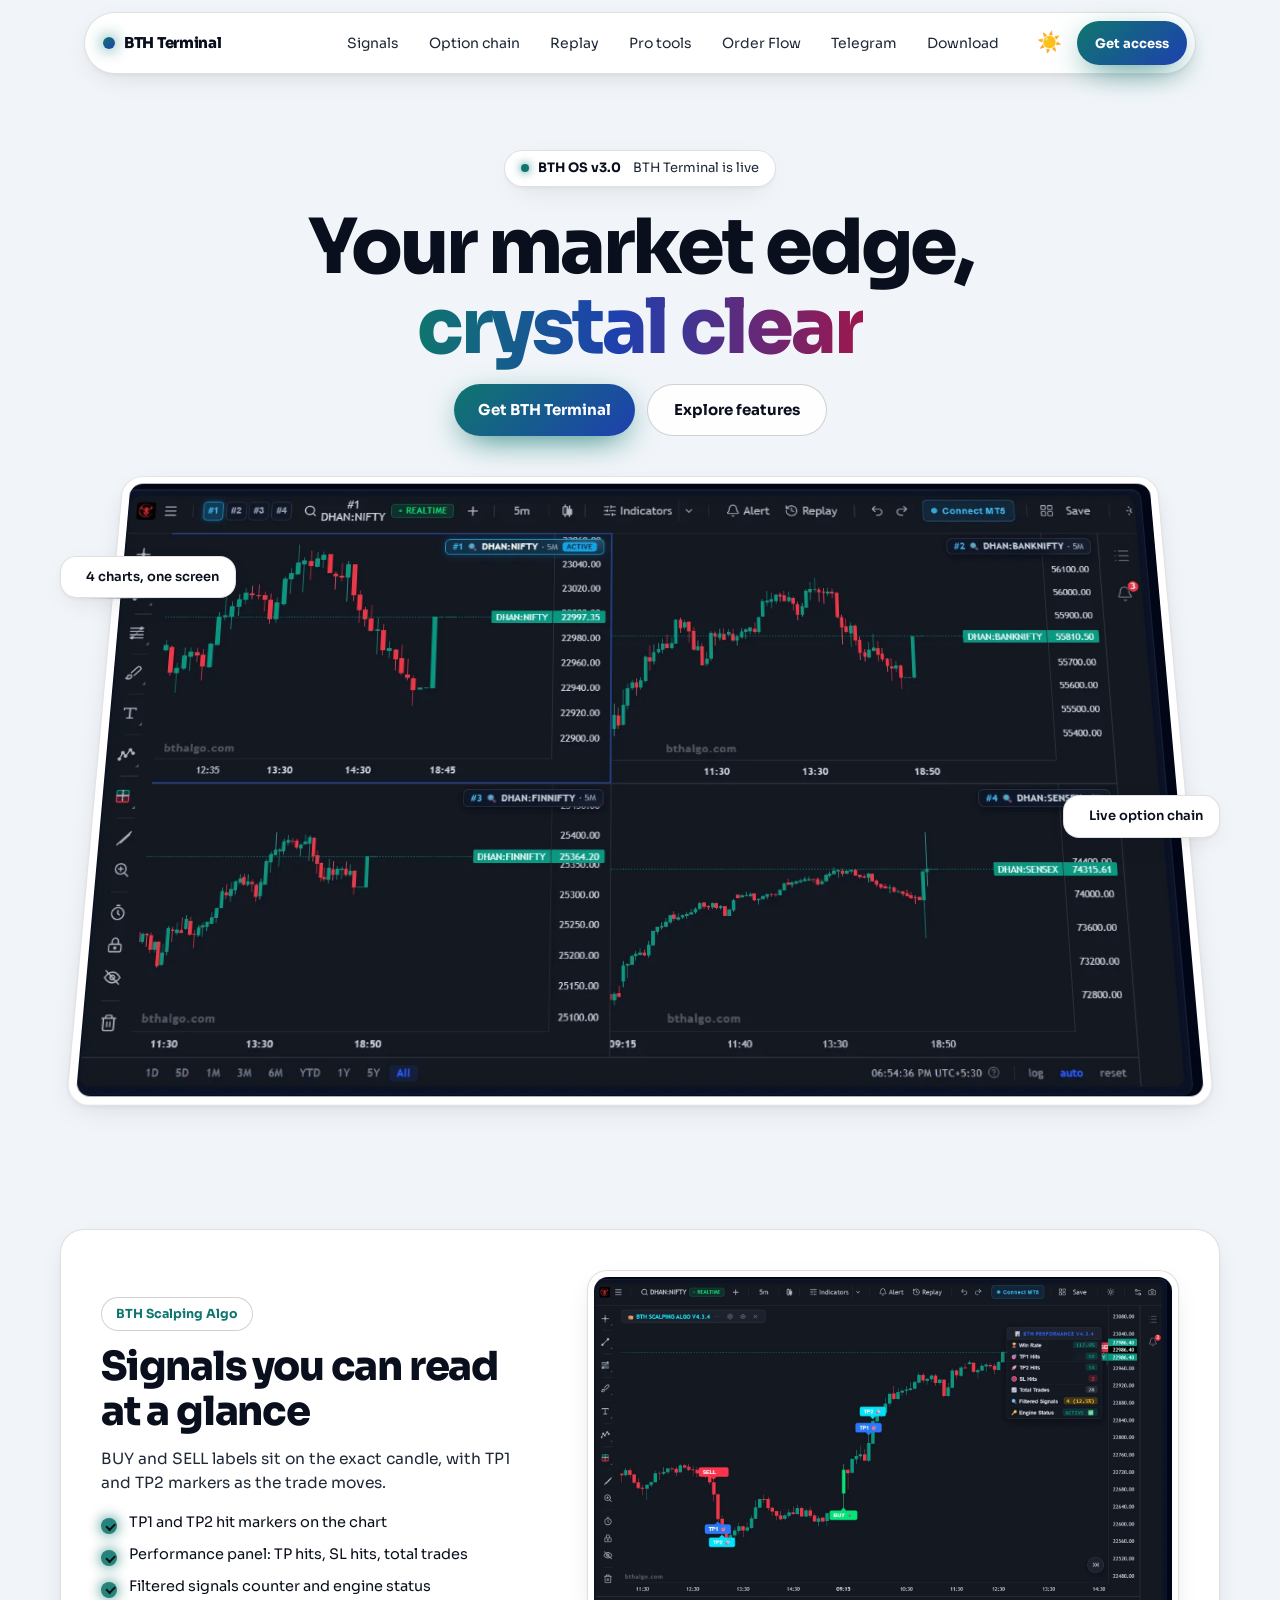
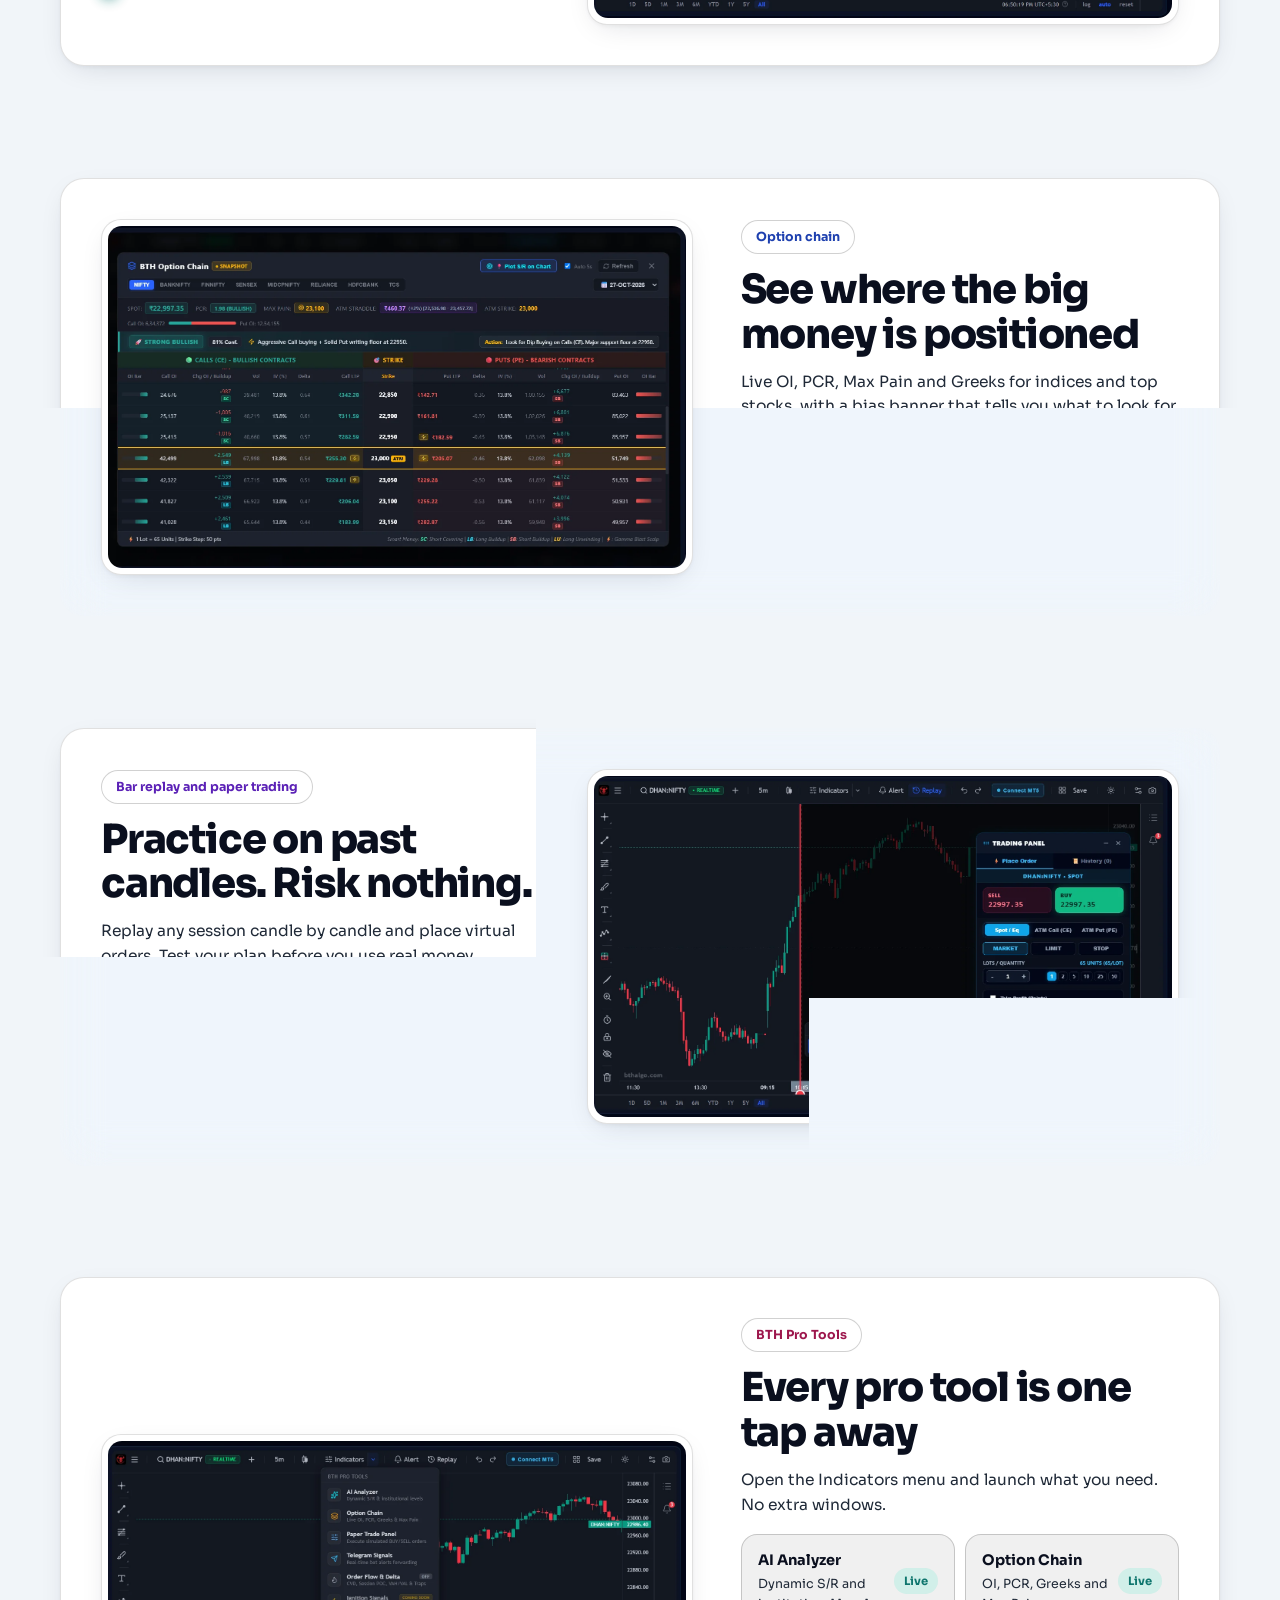
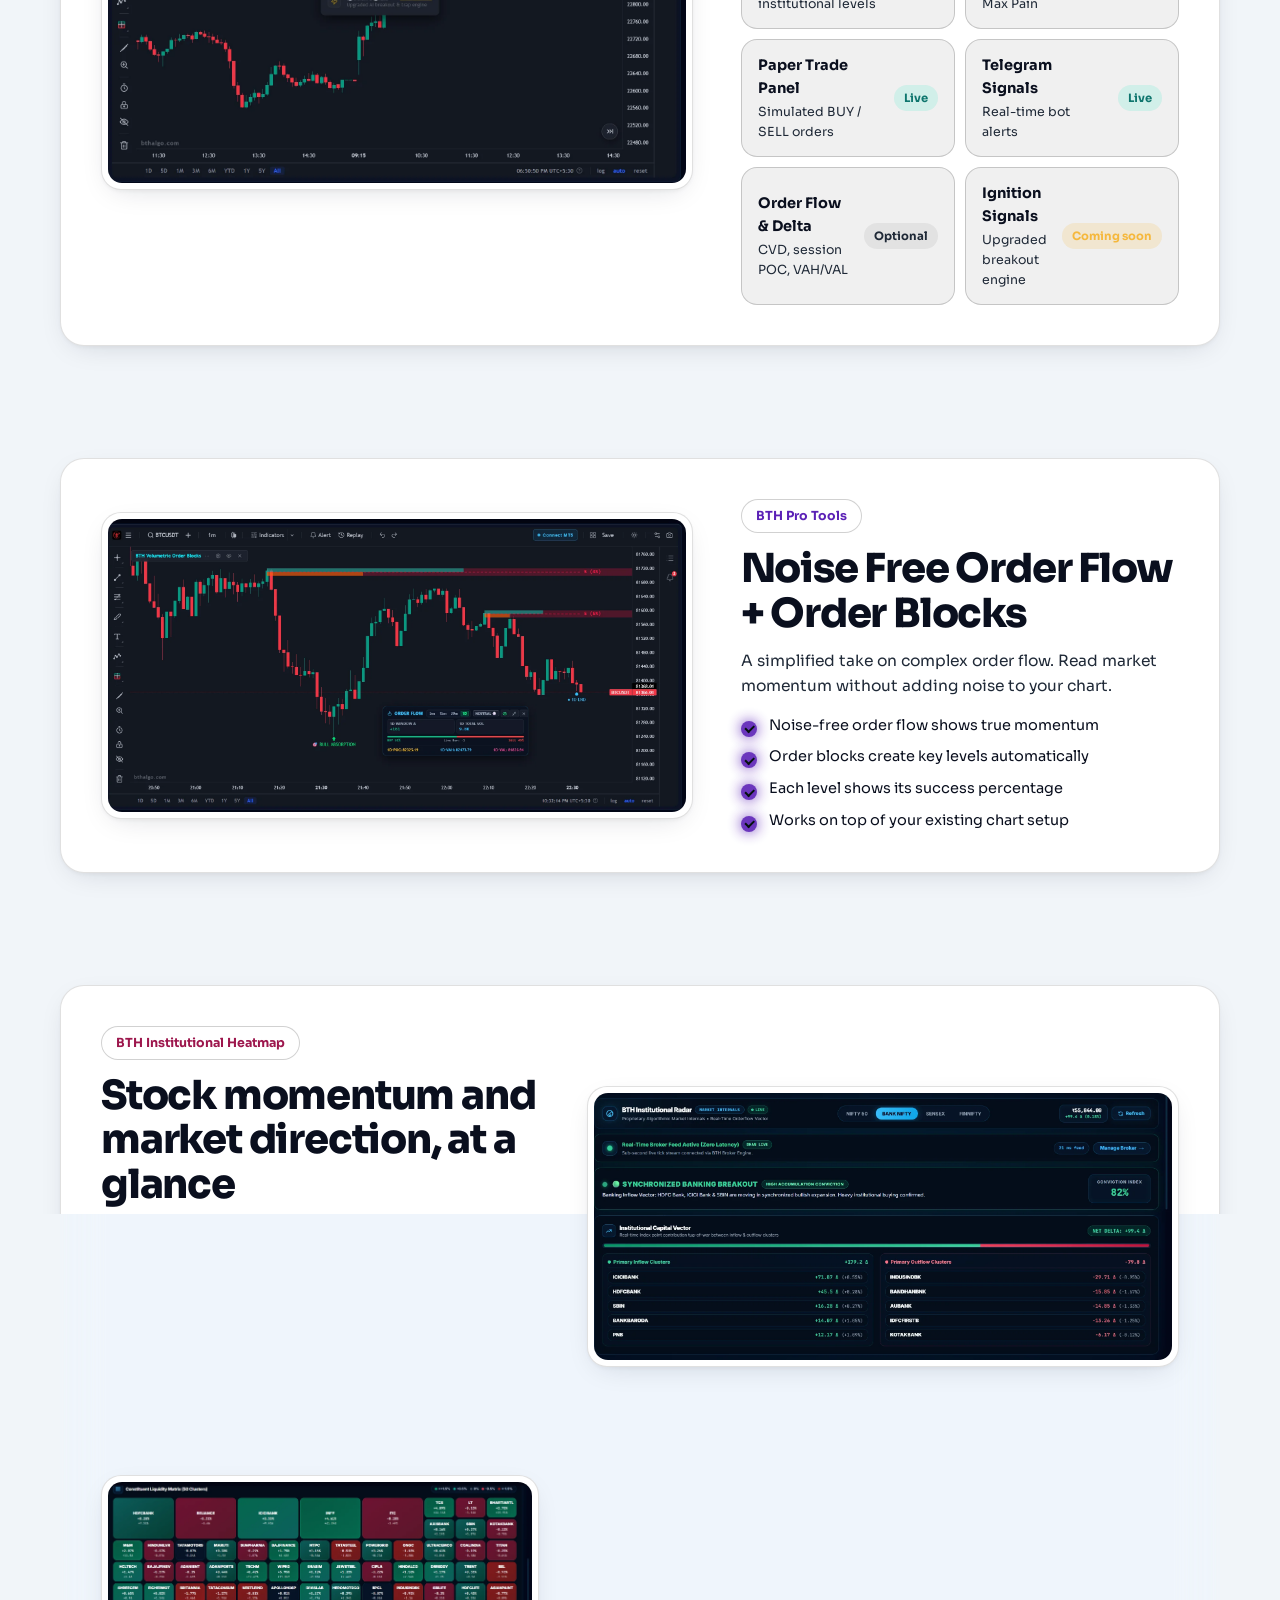
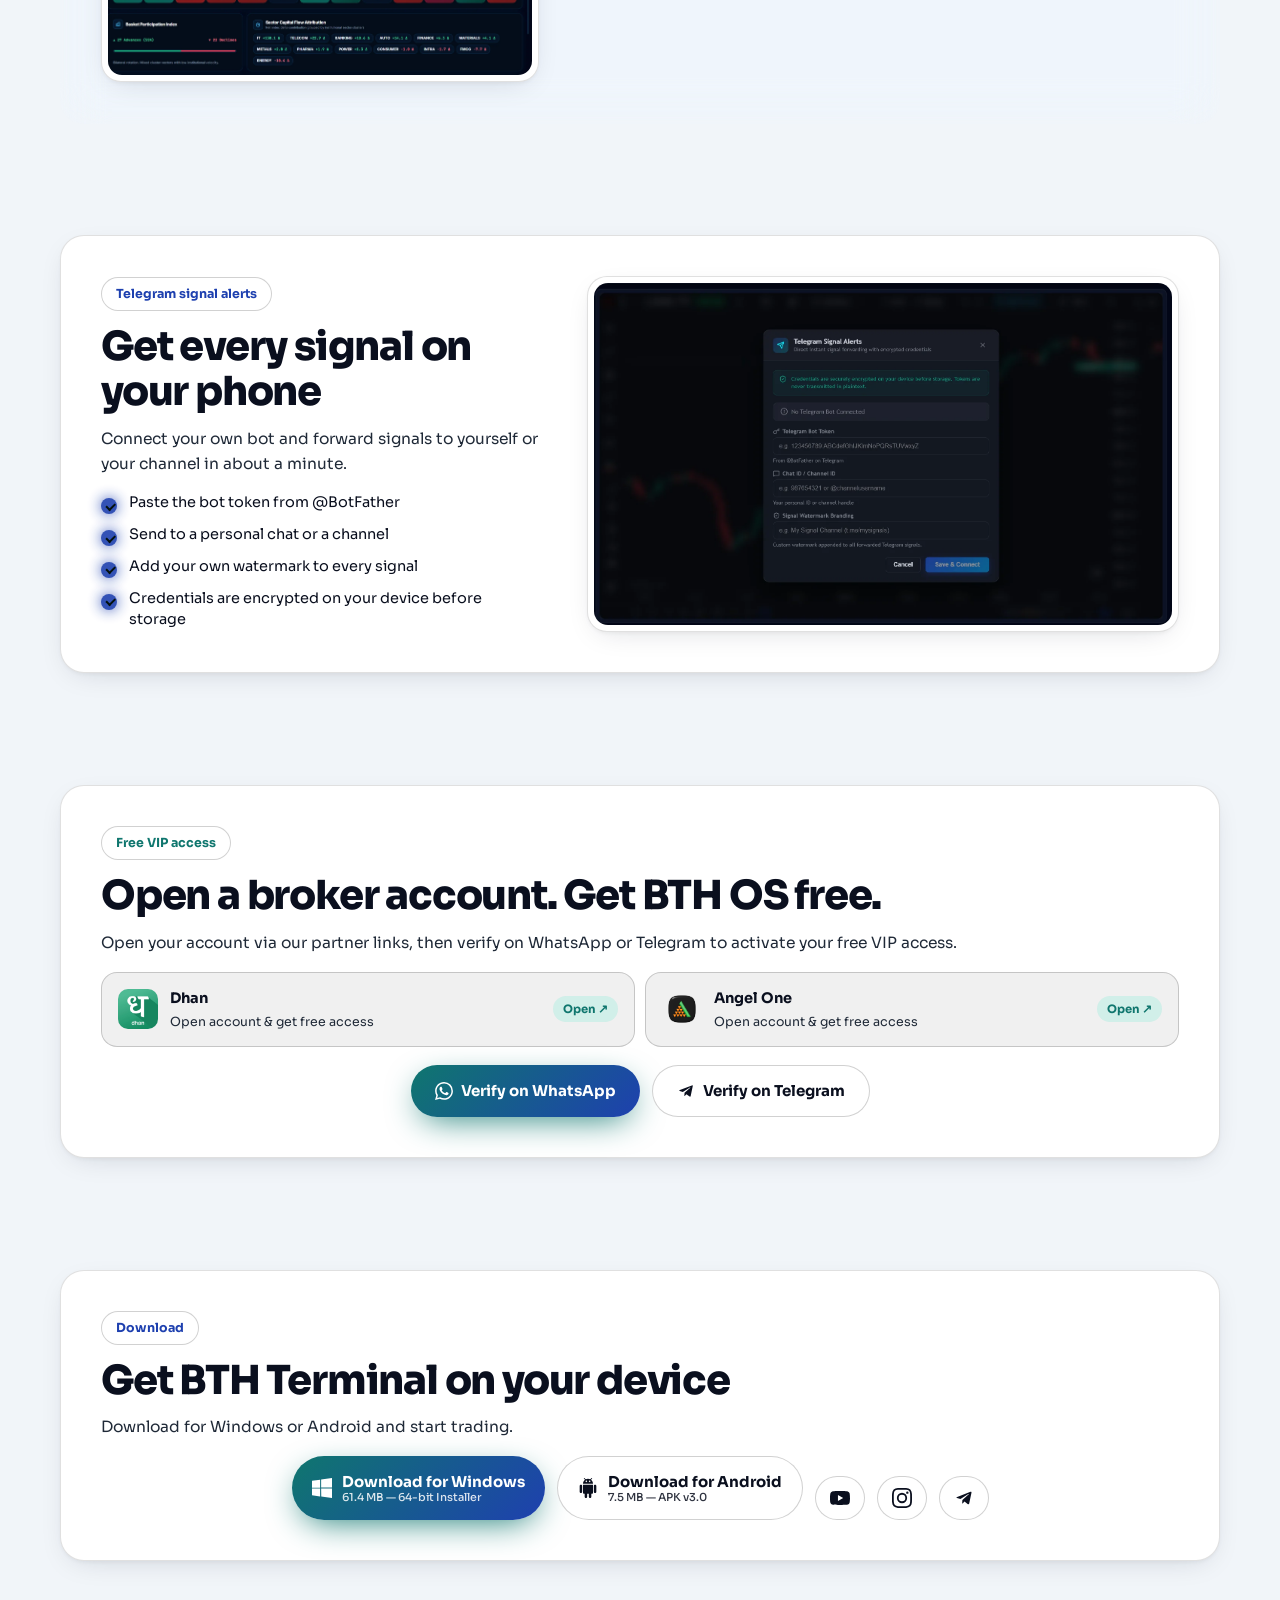
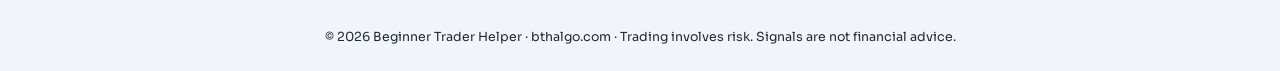
==== commit e704e662: "Update index.html" ====
--- a/bthos/index.html
+++ b/bthos/index.html
@@ -354,7 +354,7 @@
     <p>Download for Windows or Android and start trading.</p>
     <div class="cta">
       <a class="btn p" href="https://bthalgo.com/download/" target="_blank" rel="noopener noreferrer" style="gap:10px;padding:12px 20px"><svg width="20" height="20" viewBox="0 0 24 24" fill="currentColor" aria-hidden="true"><path d="M0 3.449L9.75 2.1v9.451H0m10.949-9.602L24 0v11.4H10.949M0 12.6h9.75v9.451L0 20.699M10.949 12.6H24V24l-12.9-1.801"/></path></svg><span style="display:flex;flex-direction:column;align-items:flex-start;line-height:1.2"><span style="font-weight:700">Download for Windows</span><small style="font-size:11px;font-weight:500;opacity:.85">61.4 MB — 64-bit Installer</small></span></a>
-      <a class="btn" href="https://bthalgo.com/download/android/" target="_blank" rel="noopener noreferrer" style="gap:10px;padding:12px 20px"><svg width="20" height="20" viewBox="0 0 24 24" fill="currentColor" aria-hidden="true"><path d="M6 18c0 .55.45 1 1 1h1v3.5c0 .83.67 1.5 1.5 1.5s1.5-.67 1.5-1.5V19h2v3.5c0 .83.67 1.5 1.5 1.5s1.5-.67 1.5-1.5V19h1c.55 0 1-.45 1-1V8H6v10zM3.5 8C2.67 8 2 8.67 2 9.5v7c0 .83.67 1.5 1.5 1.5S5 17.33 5 16.5v-7C5 8.67 4.33 8 3.5 8zm17 0c-.83 0-1.5.67-1.5 1.5v7c0 .83.67 1.5 1.5 1.5s1.5-.67 1.5-1.5v-7c0-.83-.67-1.5-1.5-1.5zm-4.97-5.84l1.3-1.3c.2-.2.2-.51 0-.71s-.51-.2-.71 0l-1.48 1.48C13.85 1.23 12.95 1 12 1c-.96 0-1.86.23-2.66.63L7.85.15c-.2-.2-.51-.2-.71 0s-.2.51 0 .71l1.31 1.31C6.97 3.26 6 5.01 6 7h12c0-1.99-.97-3.75-2.47-4.84zM10 5c-.55 0-1-.45-1-1s.45-1 1-1 1 .45 1 1-.45 1-1 1zm4 0c-.55 0-1-.45-1-1s.45-1 1-1 1 .45 1 1-.45 1-1 1z"/></path></svg><span style="display:flex;flex-direction:column;align-items:flex-start;line-height:1.2"><span style="font-weight:700">Download for Android</span><small style="font-size:11px;font-weight:500;opacity:.85">14.6 MB — APK v3.0</small></span></a>
+      <a class="btn" href="https://bthalgo.com/download/android/" target="_blank" rel="noopener noreferrer" style="gap:10px;padding:12px 20px"><svg width="20" height="20" viewBox="0 0 24 24" fill="currentColor" aria-hidden="true"><path d="M6 18c0 .55.45 1 1 1h1v3.5c0 .83.67 1.5 1.5 1.5s1.5-.67 1.5-1.5V19h2v3.5c0 .83.67 1.5 1.5 1.5s1.5-.67 1.5-1.5V19h1c.55 0 1-.45 1-1V8H6v10zM3.5 8C2.67 8 2 8.67 2 9.5v7c0 .83.67 1.5 1.5 1.5S5 17.33 5 16.5v-7C5 8.67 4.33 8 3.5 8zm17 0c-.83 0-1.5.67-1.5 1.5v7c0 .83.67 1.5 1.5 1.5s1.5-.67 1.5-1.5v-7c0-.83-.67-1.5-1.5-1.5zm-4.97-5.84l1.3-1.3c.2-.2.2-.51 0-.71s-.51-.2-.71 0l-1.48 1.48C13.85 1.23 12.95 1 12 1c-.96 0-1.86.23-2.66.63L7.85.15c-.2-.2-.51-.2-.71 0s-.2.51 0 .71l1.31 1.31C6.97 3.26 6 5.01 6 7h12c0-1.99-.97-3.75-2.47-4.84zM10 5c-.55 0-1-.45-1-1s.45-1 1-1 1 .45 1 1-.45 1-1 1zm4 0c-.55 0-1-.45-1-1s.45-1 1-1 1 .45 1 1-.45 1-1 1z"/></path></svg><span style="display:flex;flex-direction:column;align-items:flex-start;line-height:1.2"><span style="font-weight:700">Download for Android</span><small style="font-size:11px;font-weight:500;opacity:.85">7.5 MB — APK v3.0</small></span></a>
 
     <div style="margin-top:20px;display:flex;gap:12px;flex-wrap:wrap;justify-content:center">
       <a class="btn s" href="https://www.youtube.com/c/beginnertraderhelper" target="_blank" rel="noopener noreferrer" aria-label="YouTube" style="min-width:48px;padding:0 14px"><svg width="20" height="20" viewBox="0 0 24 24" fill="currentColor" aria-hidden="true"><path d="M23.498 6.186a3.016 3.016 0 0 0-2.122-2.136C19.505 3.545 12 3.545 12 3.545s-7.505 0-9.377.505A3.017 3.017 0 0 0 .502 6.186C0 8.07 0 12 0 12s0 3.93.502 5.814a3.016 3.016 0 0 0 2.122 2.136c1.871.505 9.376.505 9.376.505s7.505 0 9.377-.505a3.015 3.015 0 0 0 2.122-2.136C24 15.93 24 12 24 12s0-3.93-.502-5.814zM9.545 15.568V8.432L15.818 12l-6.273 3.568z"/></svg></a>
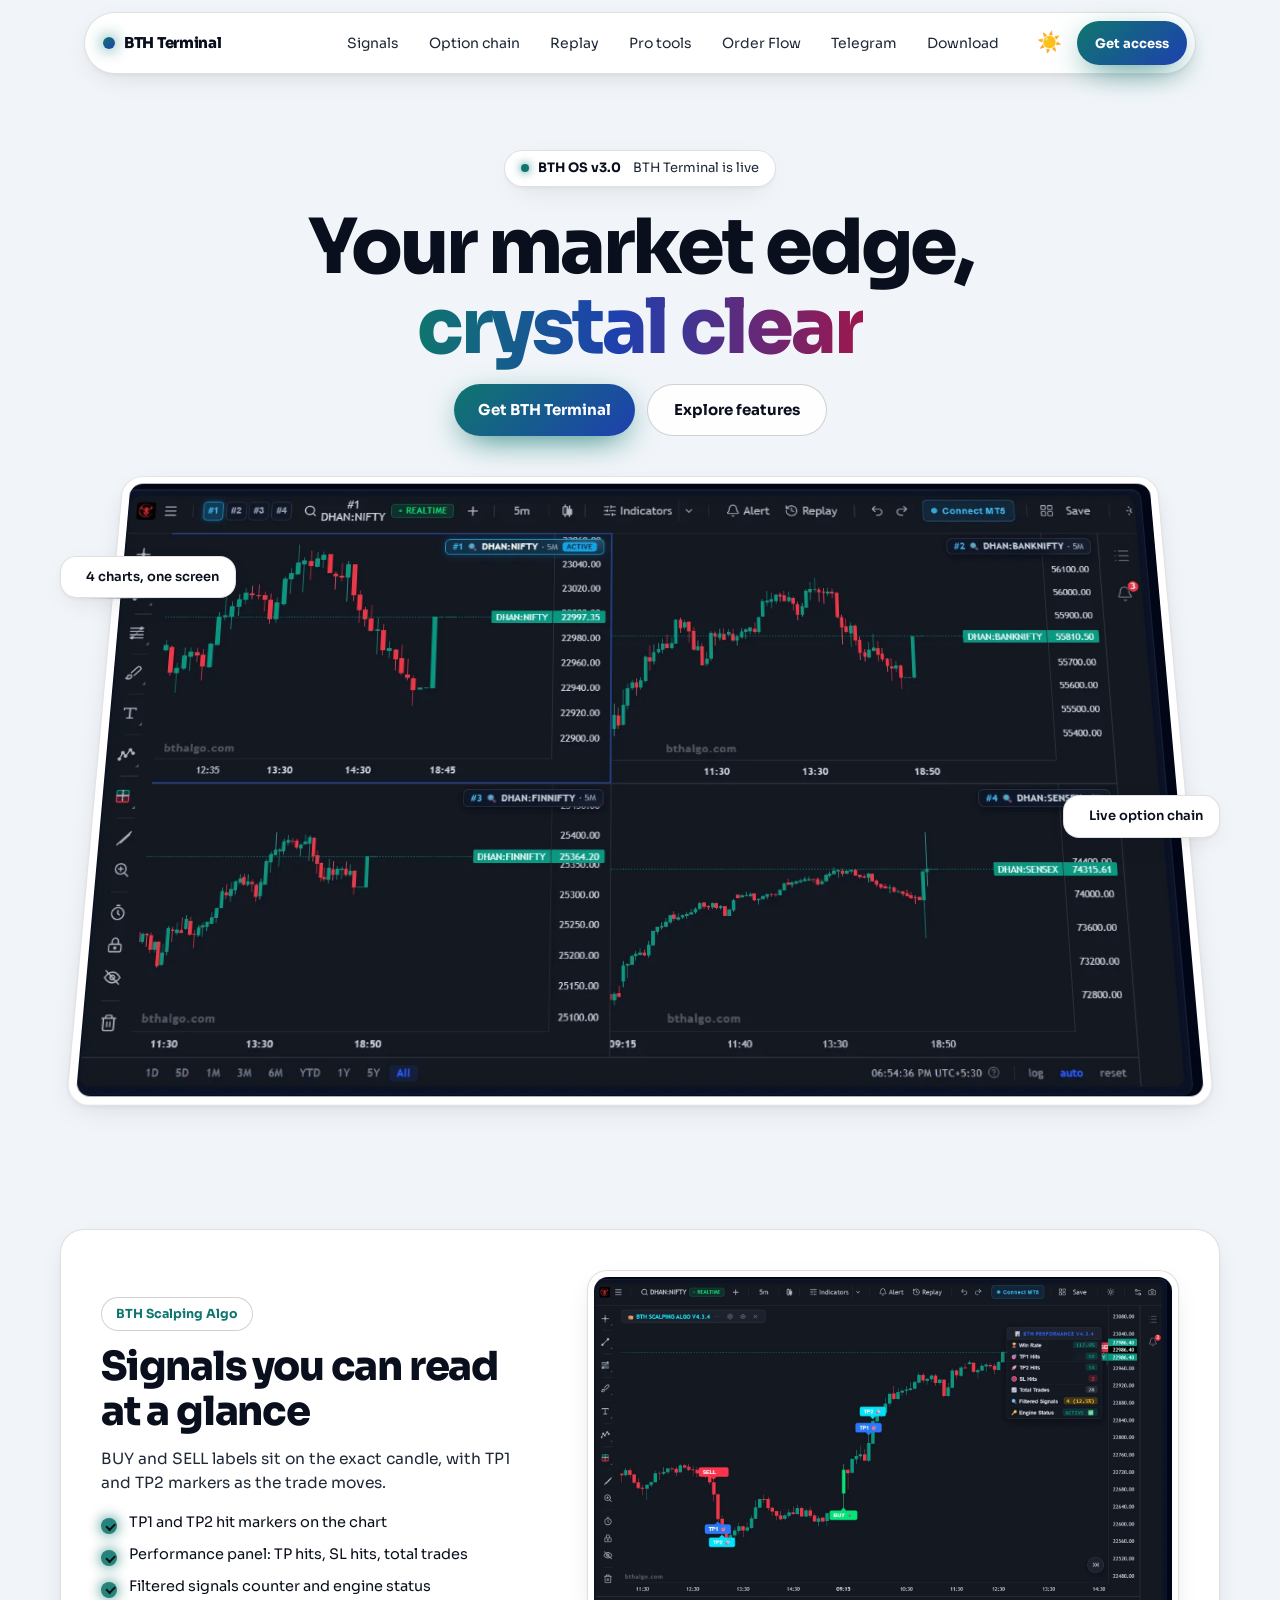
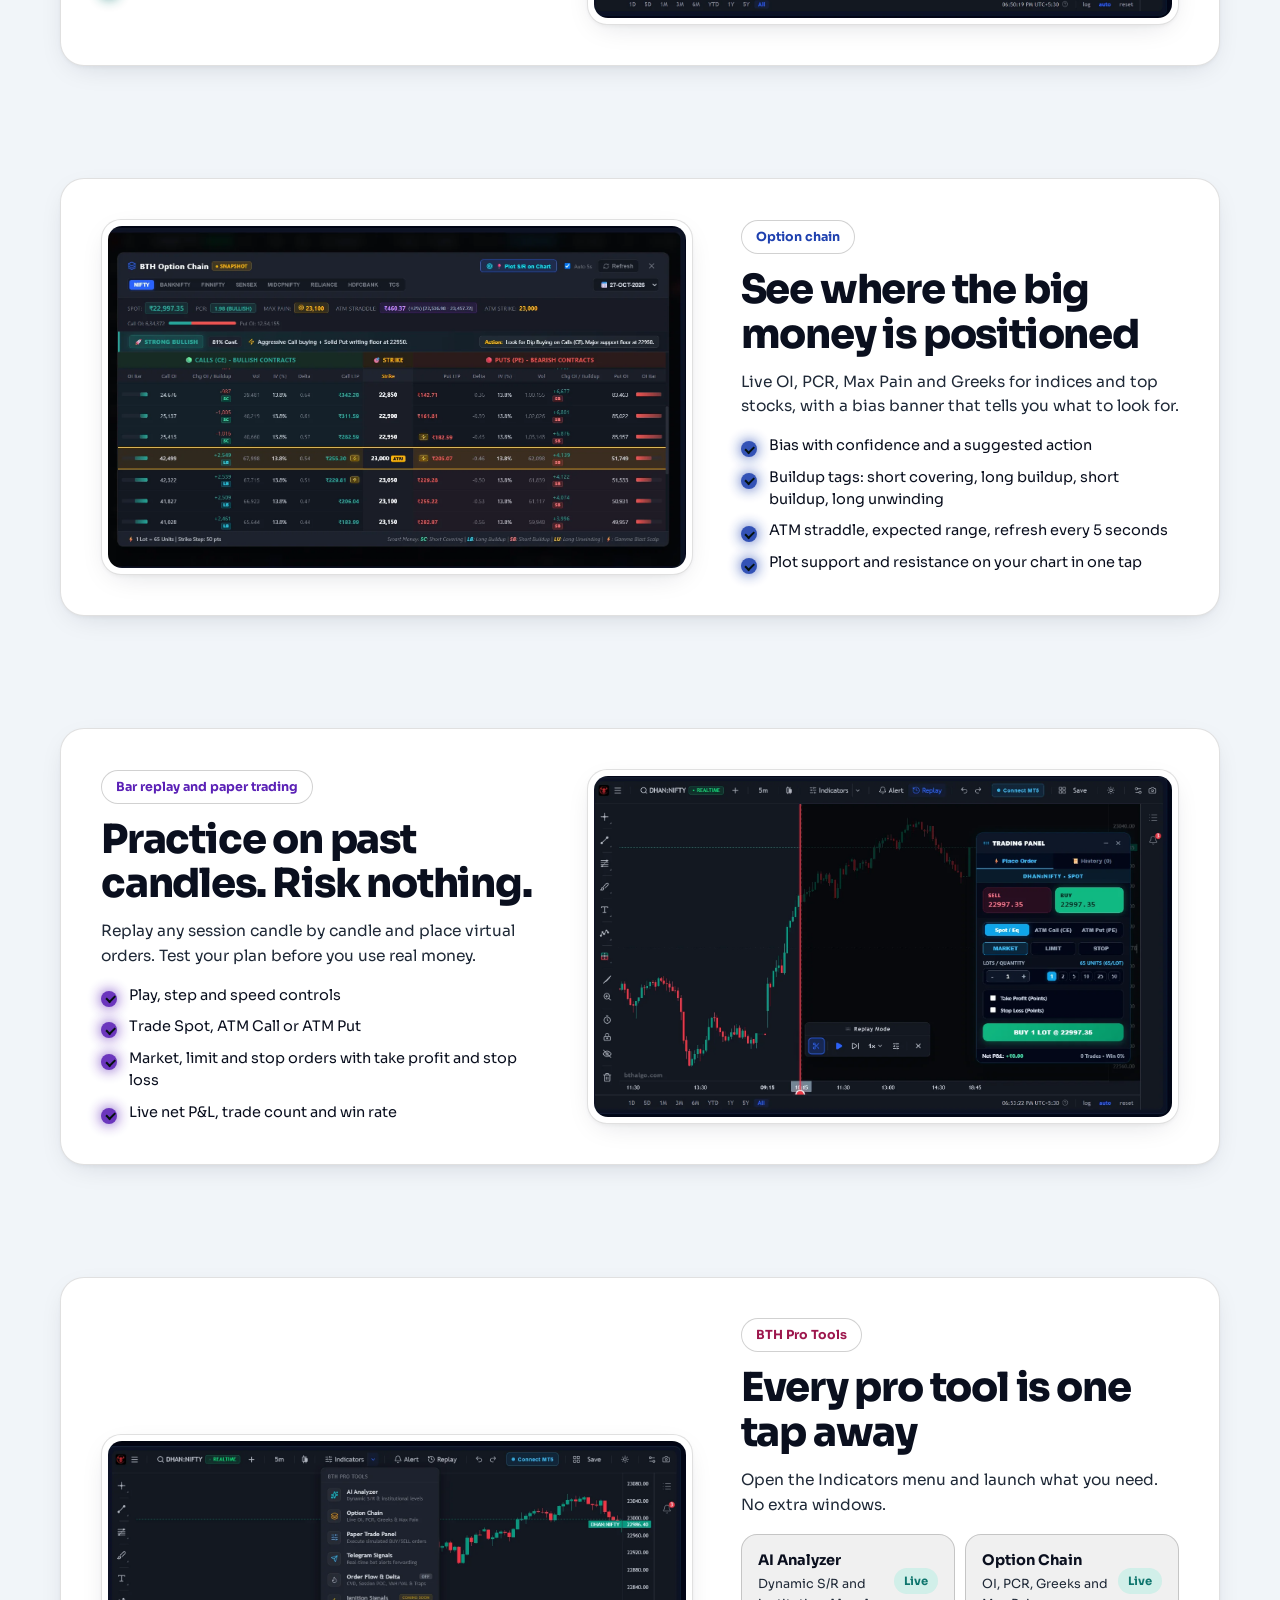
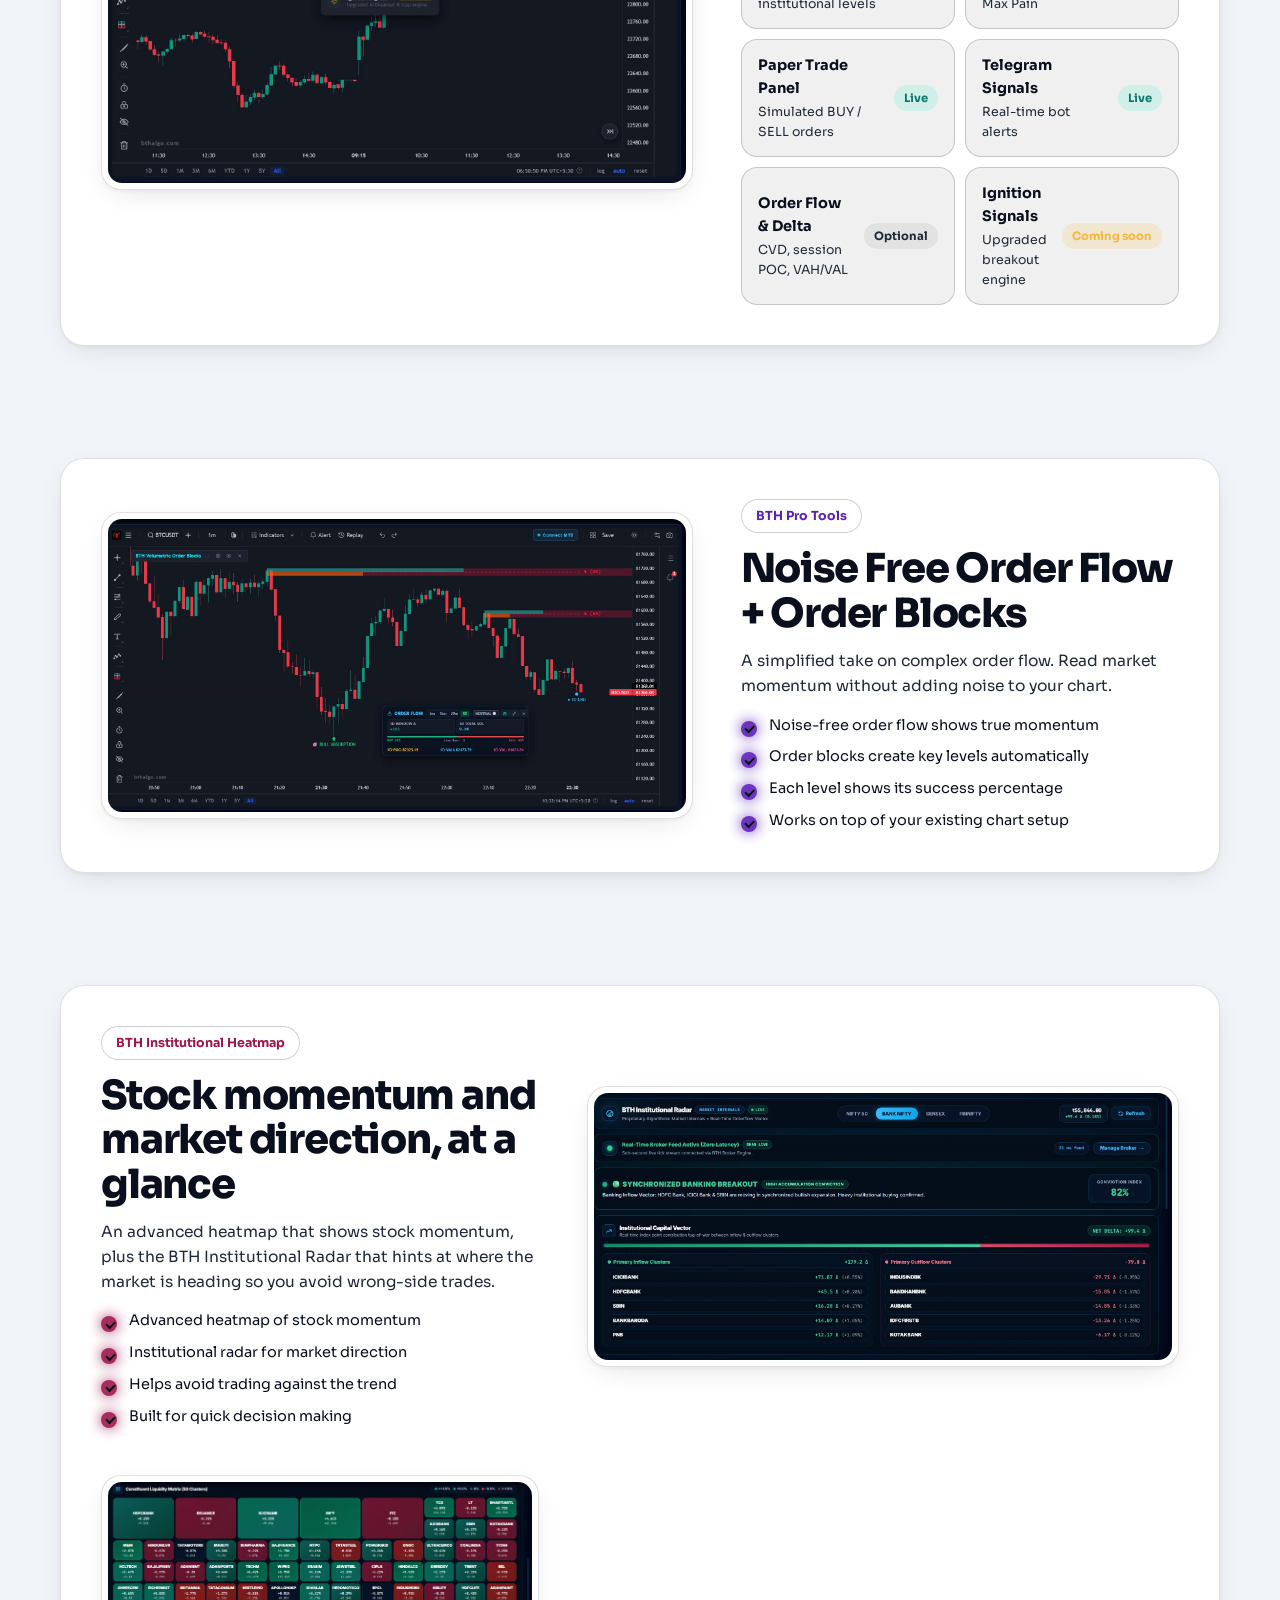
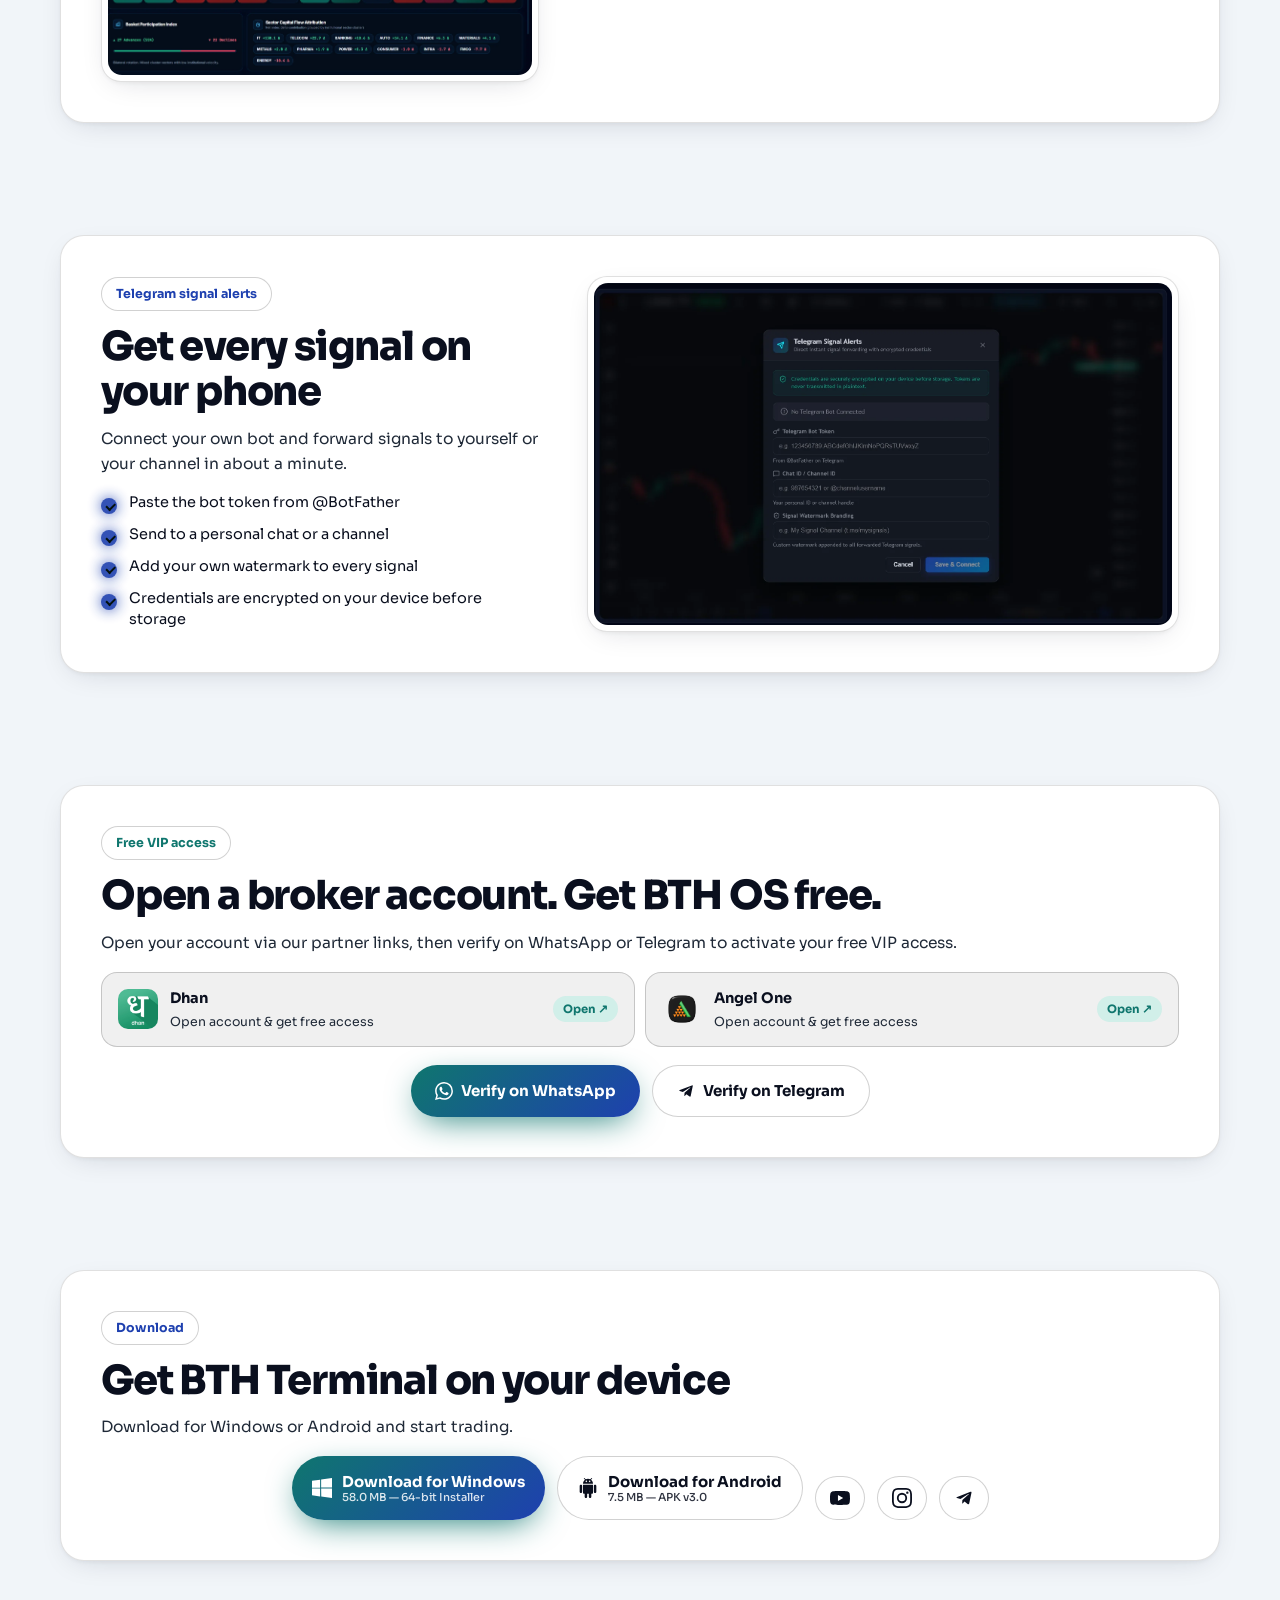
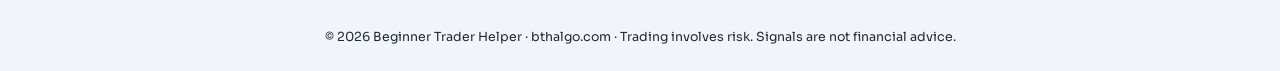
==== commit 06eb196f: "Update index.html" ====
--- a/bthos/index.html
+++ b/bthos/index.html
@@ -353,7 +353,7 @@
   <div class="tx"><span class="k">Download</span><h2>Get BTH Terminal on your device</h2>
     <p>Download for Windows or Android and start trading.</p>
     <div class="cta">
-      <a class="btn p" href="https://bthalgo.com/download/" target="_blank" rel="noopener noreferrer" style="gap:10px;padding:12px 20px"><svg width="20" height="20" viewBox="0 0 24 24" fill="currentColor" aria-hidden="true"><path d="M0 3.449L9.75 2.1v9.451H0m10.949-9.602L24 0v11.4H10.949M0 12.6h9.75v9.451L0 20.699M10.949 12.6H24V24l-12.9-1.801"/></path></svg><span style="display:flex;flex-direction:column;align-items:flex-start;line-height:1.2"><span style="font-weight:700">Download for Windows</span><small style="font-size:11px;font-weight:500;opacity:.85">61.4 MB — 64-bit Installer</small></span></a>
+      <a class="btn p" href="https://bthalgo.com/download/" target="_blank" rel="noopener noreferrer" style="gap:10px;padding:12px 20px"><svg width="20" height="20" viewBox="0 0 24 24" fill="currentColor" aria-hidden="true"><path d="M0 3.449L9.75 2.1v9.451H0m10.949-9.602L24 0v11.4H10.949M0 12.6h9.75v9.451L0 20.699M10.949 12.6H24V24l-12.9-1.801"/></path></svg><span style="display:flex;flex-direction:column;align-items:flex-start;line-height:1.2"><span style="font-weight:700">Download for Windows</span><small style="font-size:11px;font-weight:500;opacity:.85">58.0 MB — 64-bit Installer</small></span></a>
       <a class="btn" href="https://bthalgo.com/download/android/" target="_blank" rel="noopener noreferrer" style="gap:10px;padding:12px 20px"><svg width="20" height="20" viewBox="0 0 24 24" fill="currentColor" aria-hidden="true"><path d="M6 18c0 .55.45 1 1 1h1v3.5c0 .83.67 1.5 1.5 1.5s1.5-.67 1.5-1.5V19h2v3.5c0 .83.67 1.5 1.5 1.5s1.5-.67 1.5-1.5V19h1c.55 0 1-.45 1-1V8H6v10zM3.5 8C2.67 8 2 8.67 2 9.5v7c0 .83.67 1.5 1.5 1.5S5 17.33 5 16.5v-7C5 8.67 4.33 8 3.5 8zm17 0c-.83 0-1.5.67-1.5 1.5v7c0 .83.67 1.5 1.5 1.5s1.5-.67 1.5-1.5v-7c0-.83-.67-1.5-1.5-1.5zm-4.97-5.84l1.3-1.3c.2-.2.2-.51 0-.71s-.51-.2-.71 0l-1.48 1.48C13.85 1.23 12.95 1 12 1c-.96 0-1.86.23-2.66.63L7.85.15c-.2-.2-.51-.2-.71 0s-.2.51 0 .71l1.31 1.31C6.97 3.26 6 5.01 6 7h12c0-1.99-.97-3.75-2.47-4.84zM10 5c-.55 0-1-.45-1-1s.45-1 1-1 1 .45 1 1-.45 1-1 1zm4 0c-.55 0-1-.45-1-1s.45-1 1-1 1 .45 1 1-.45 1-1 1z"/></path></svg><span style="display:flex;flex-direction:column;align-items:flex-start;line-height:1.2"><span style="font-weight:700">Download for Android</span><small style="font-size:11px;font-weight:500;opacity:.85">7.5 MB — APK v3.0</small></span></a>
 
     <div style="margin-top:20px;display:flex;gap:12px;flex-wrap:wrap;justify-content:center">
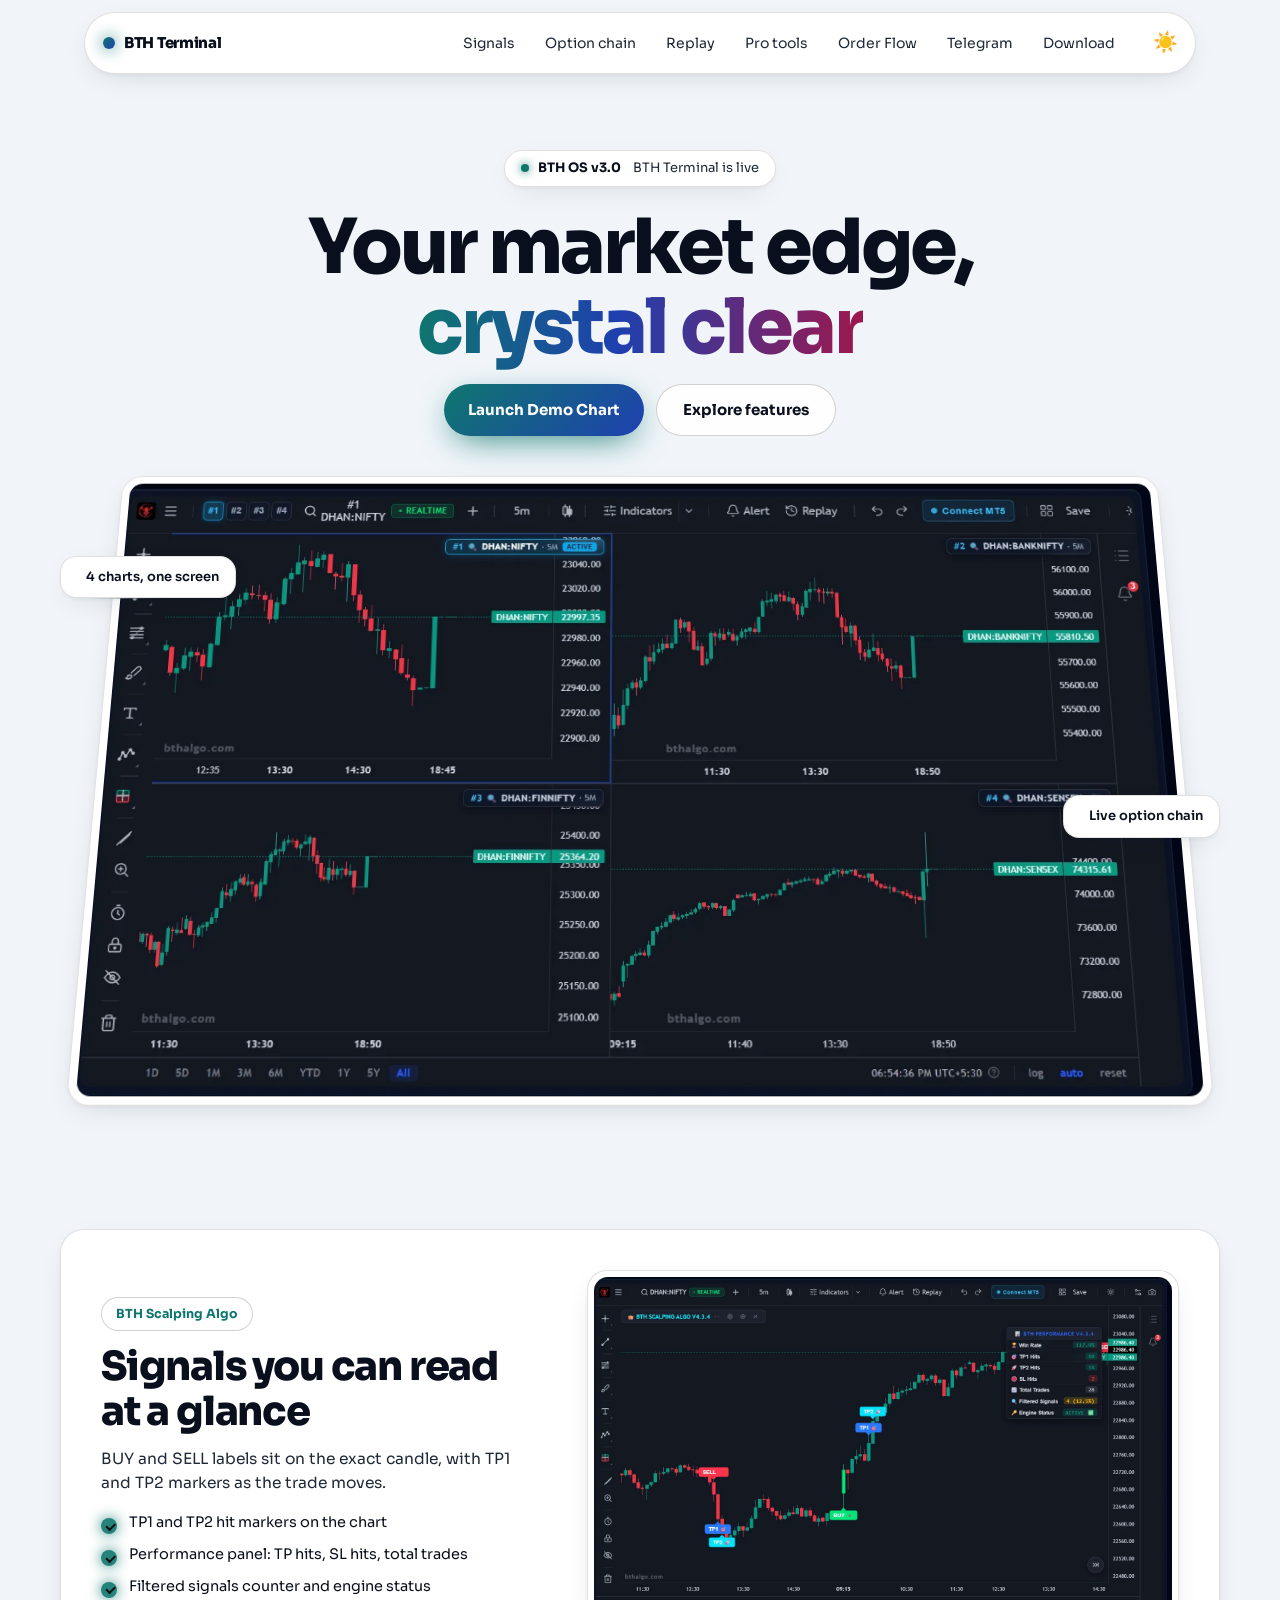
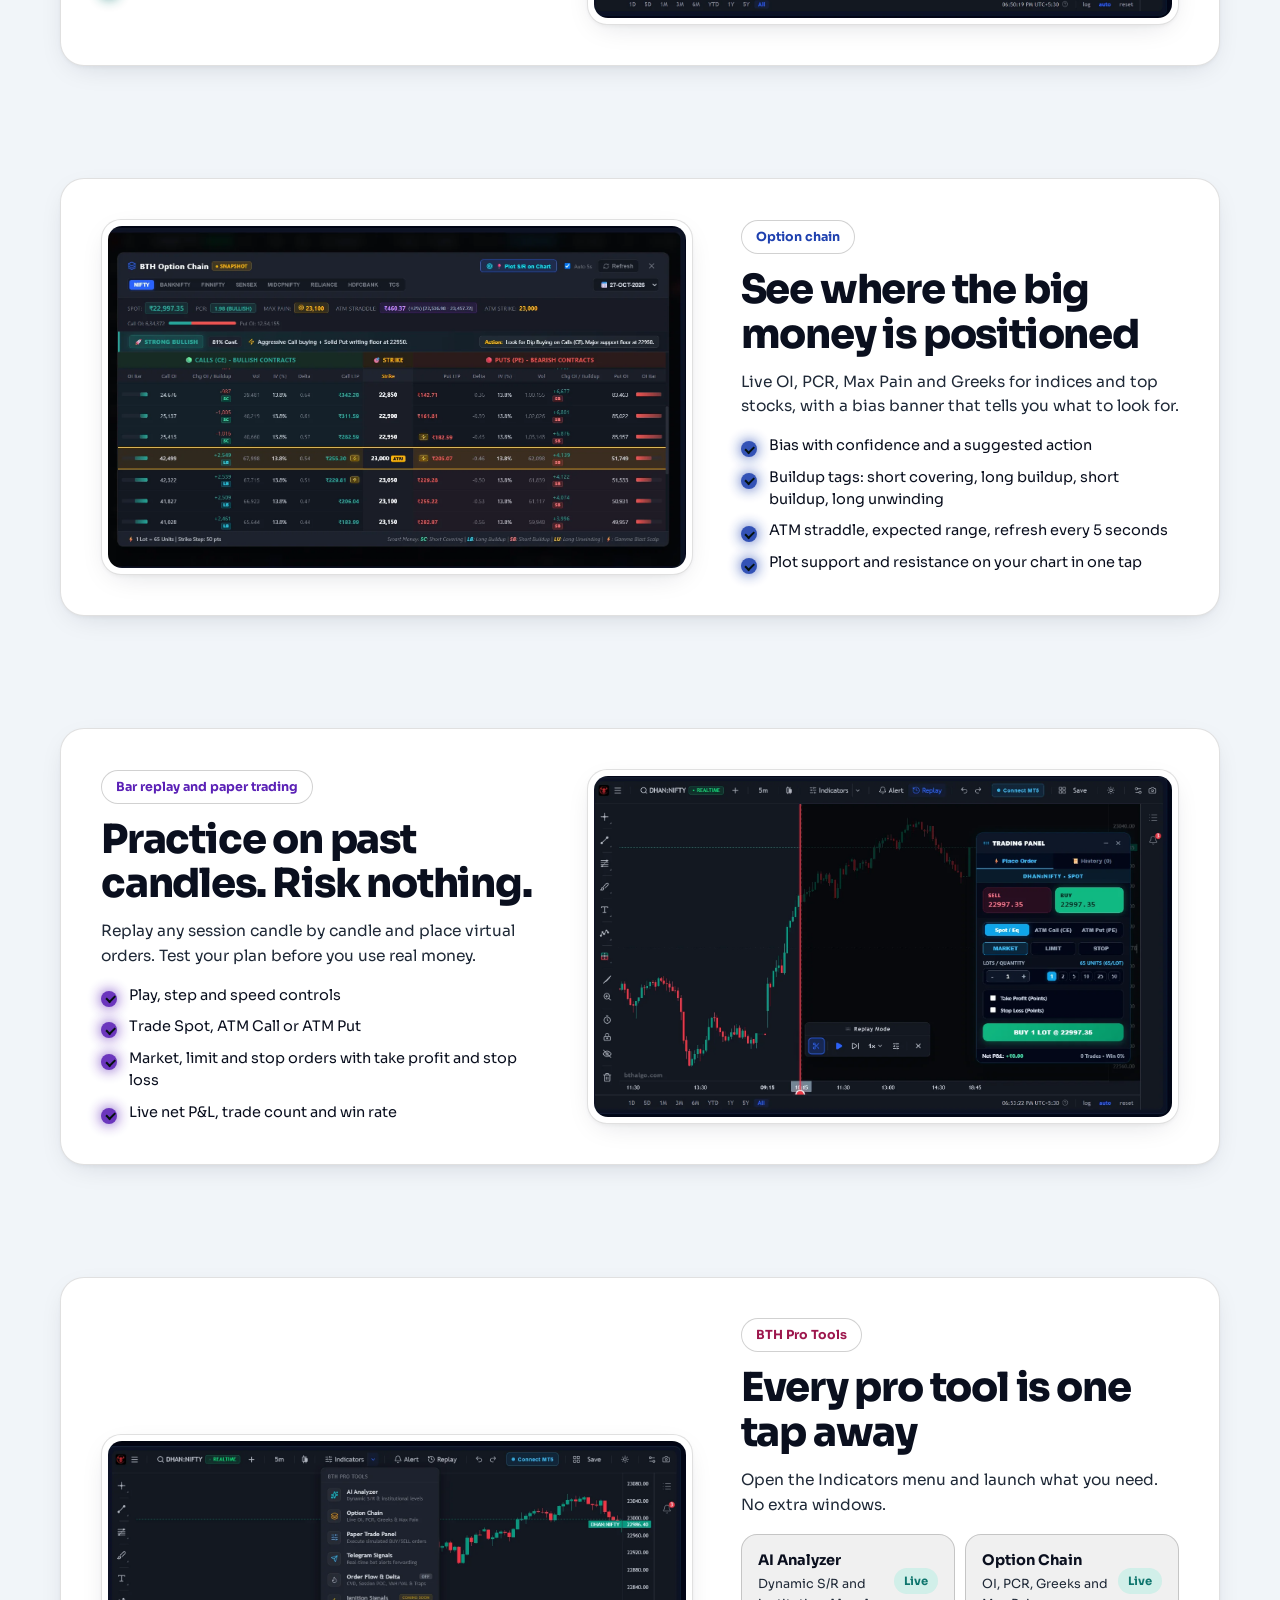
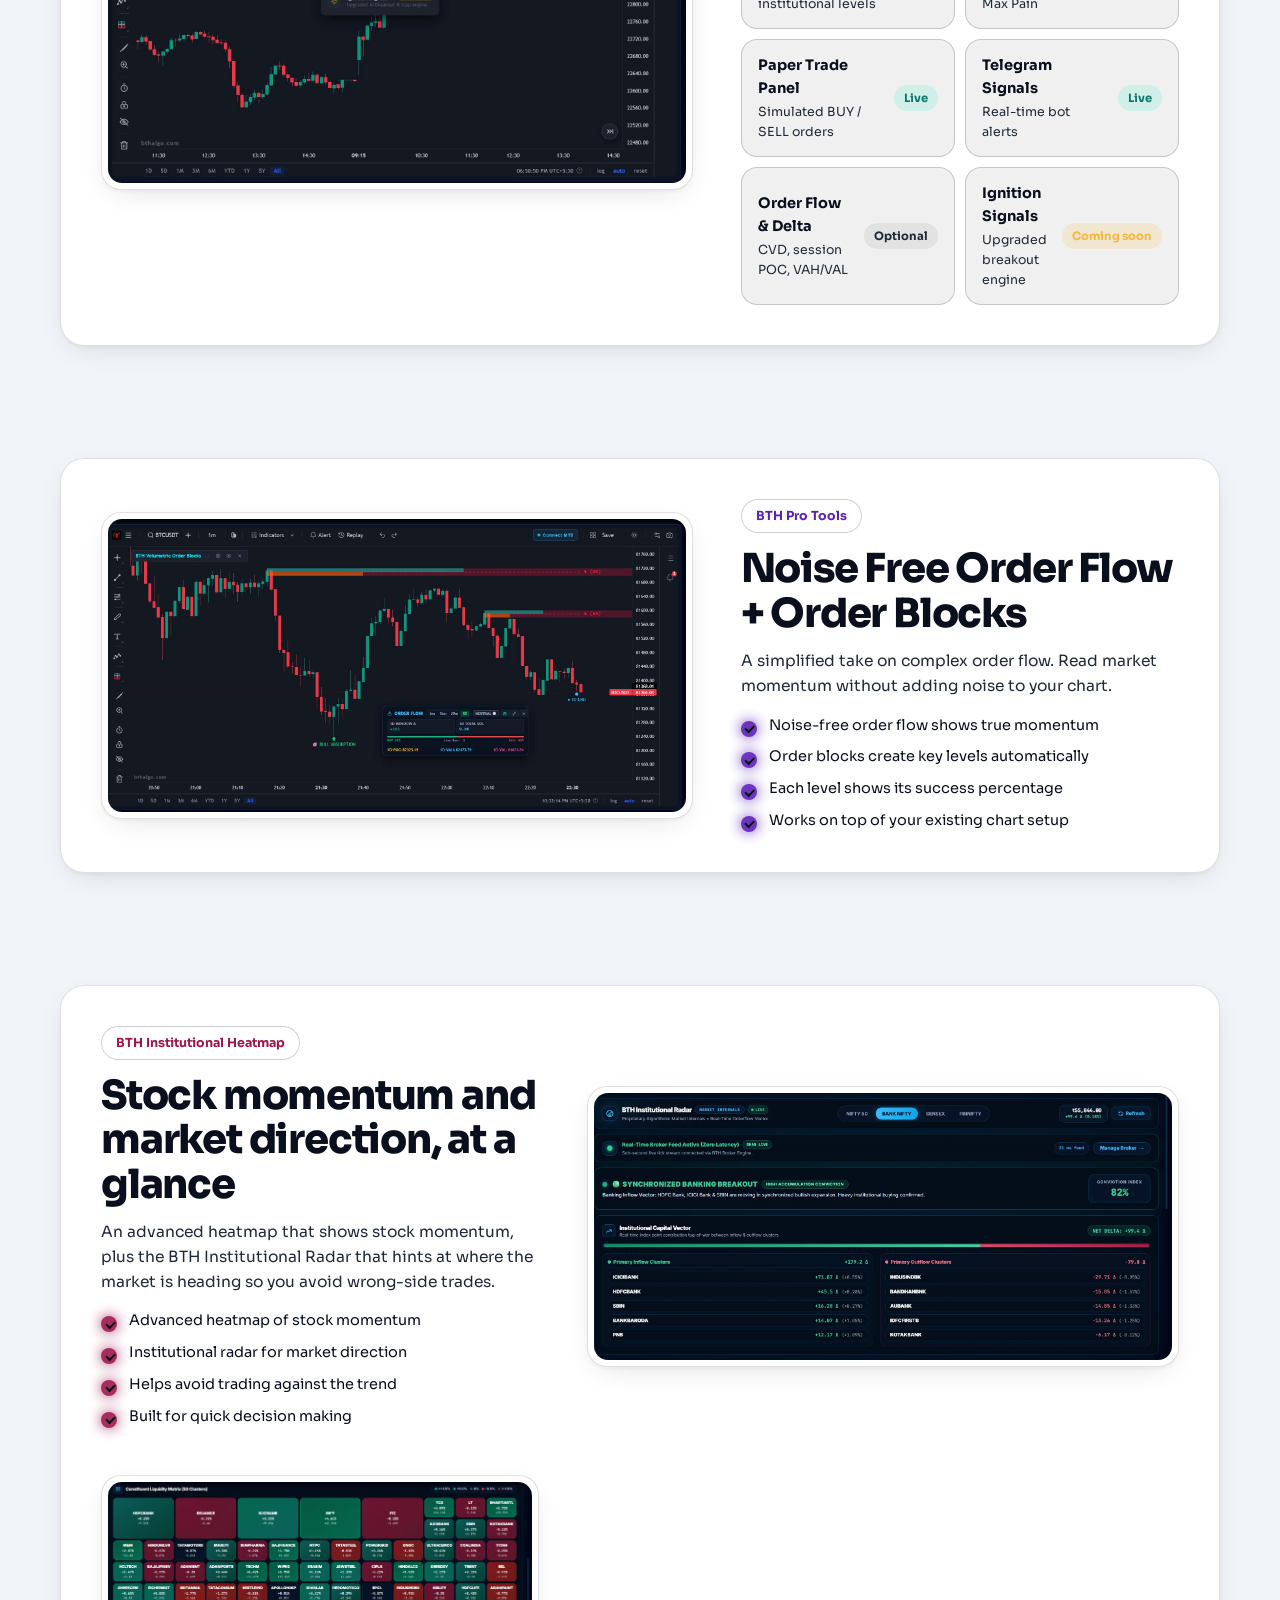
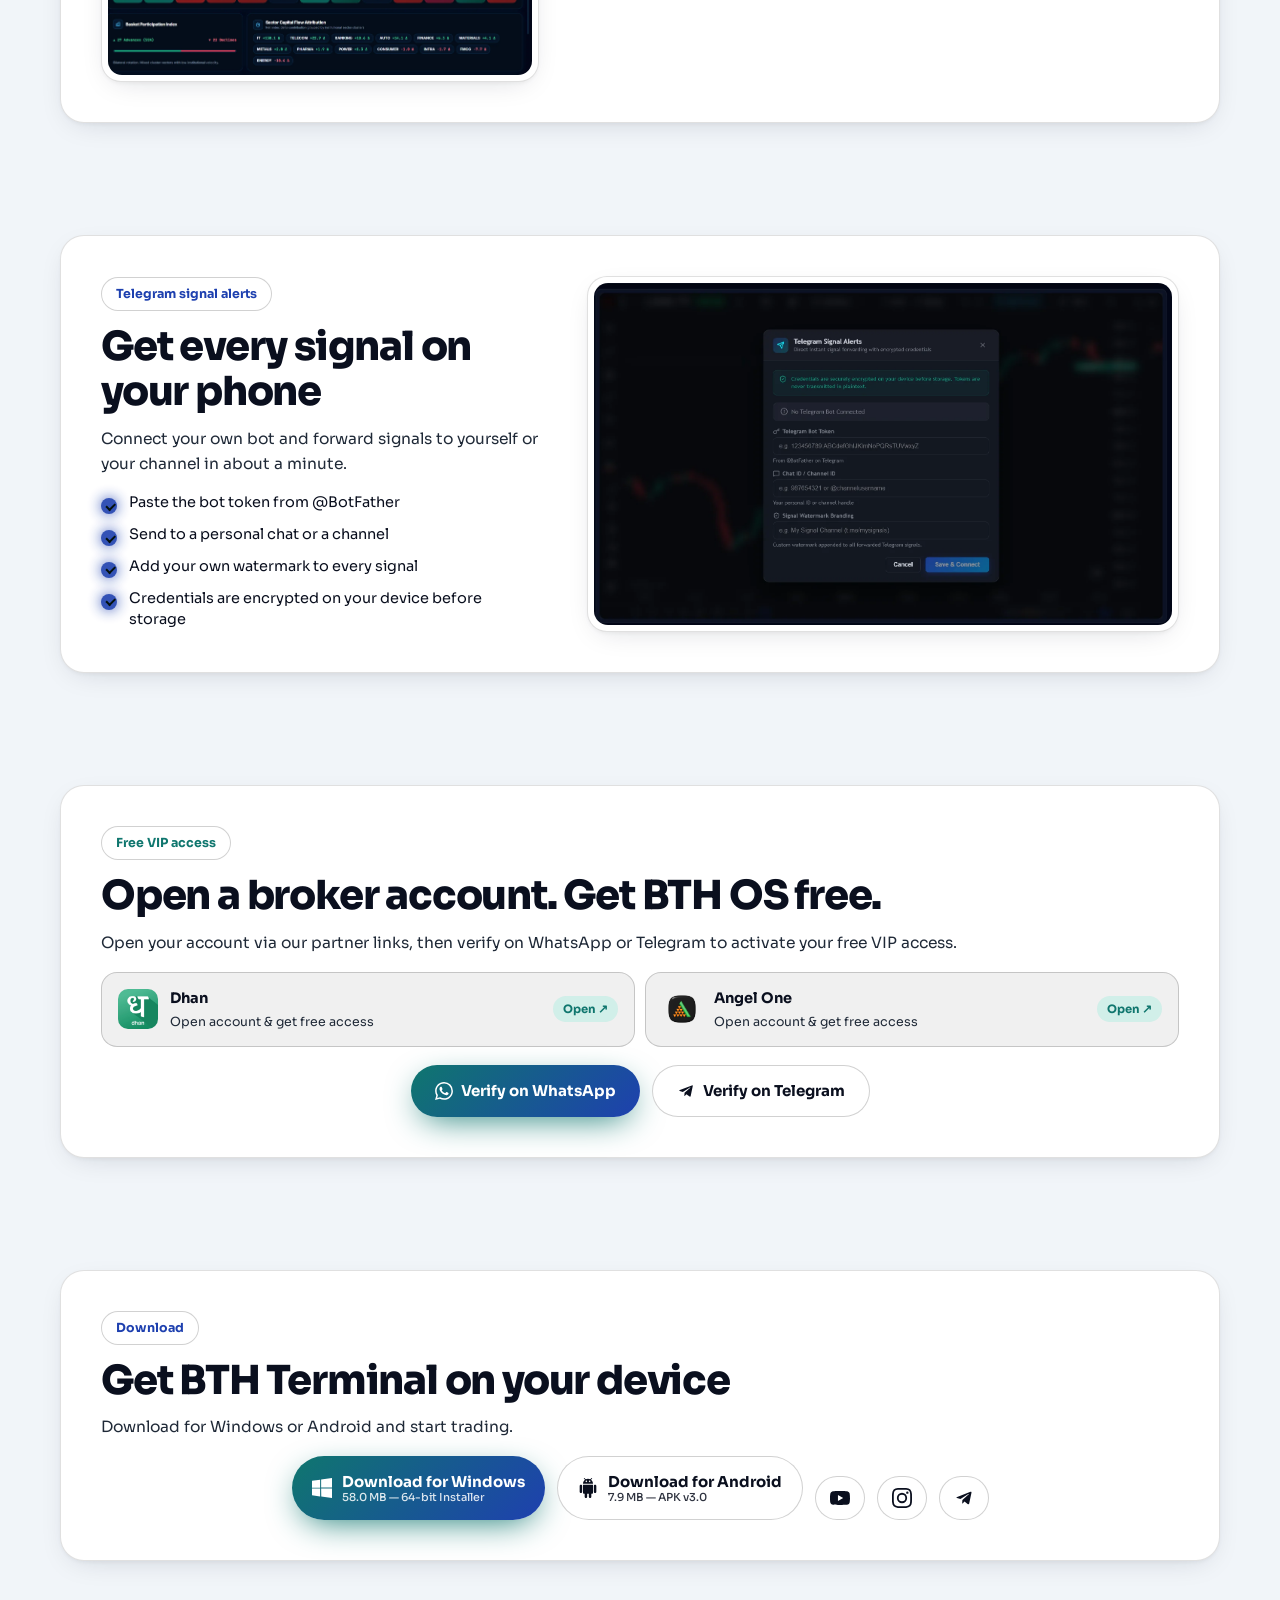
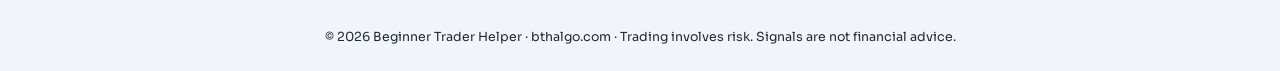
==== commit 7a48bf8d: "Update index.html" ====
--- a/bthos/index.html
+++ b/bthos/index.html
@@ -236,8 +236,7 @@
         <li><a href="#telegram">Telegram</a></li><li><a href="#download">Download</a></li>
       </ul></nav>
       <button class="ib" id="themeToggle" aria-label="Toggle light/dark theme" title="Toggle theme">🌙</button>
-      <a class="btn p s" href="https://bthalgo.com">Get access</a>
-      <button class="ib mb" id="bg" aria-label="Open menu" aria-expanded="false" aria-controls="mn">☰</button>
+          <button class="ib mb" id="bg" aria-label="Open menu" aria-expanded="false" aria-controls="mn">☰</button>
     </div>
     <div class="menu glass" id="mn" role="dialog" aria-label="Navigation menu">
       <a href="#top">Home</a>
@@ -259,7 +258,7 @@
   <span class="pill glass"><i></i><b>BTH OS v3.0</b>&nbsp;BTH Terminal is live</span>
   <h1>Your market edge, <span>crystal clear</span></h1>
   <div class="cta">
-    <a class="btn p" href="https://bthalgo.com">Get BTH Terminal</a>
+    <a class="btn p" href="https://chart.bthalgo.com" target="_blank" rel="noopener noreferrer">Launch Demo Chart</a>
     <a class="btn" href="#signals">Explore features</a>
   </div>
   <div class="stage">
@@ -354,7 +353,7 @@
     <p>Download for Windows or Android and start trading.</p>
     <div class="cta">
       <a class="btn p" href="https://bthalgo.com/download/" target="_blank" rel="noopener noreferrer" style="gap:10px;padding:12px 20px"><svg width="20" height="20" viewBox="0 0 24 24" fill="currentColor" aria-hidden="true"><path d="M0 3.449L9.75 2.1v9.451H0m10.949-9.602L24 0v11.4H10.949M0 12.6h9.75v9.451L0 20.699M10.949 12.6H24V24l-12.9-1.801"/></path></svg><span style="display:flex;flex-direction:column;align-items:flex-start;line-height:1.2"><span style="font-weight:700">Download for Windows</span><small style="font-size:11px;font-weight:500;opacity:.85">58.0 MB — 64-bit Installer</small></span></a>
-      <a class="btn" href="https://bthalgo.com/download/android/" target="_blank" rel="noopener noreferrer" style="gap:10px;padding:12px 20px"><svg width="20" height="20" viewBox="0 0 24 24" fill="currentColor" aria-hidden="true"><path d="M6 18c0 .55.45 1 1 1h1v3.5c0 .83.67 1.5 1.5 1.5s1.5-.67 1.5-1.5V19h2v3.5c0 .83.67 1.5 1.5 1.5s1.5-.67 1.5-1.5V19h1c.55 0 1-.45 1-1V8H6v10zM3.5 8C2.67 8 2 8.67 2 9.5v7c0 .83.67 1.5 1.5 1.5S5 17.33 5 16.5v-7C5 8.67 4.33 8 3.5 8zm17 0c-.83 0-1.5.67-1.5 1.5v7c0 .83.67 1.5 1.5 1.5s1.5-.67 1.5-1.5v-7c0-.83-.67-1.5-1.5-1.5zm-4.97-5.84l1.3-1.3c.2-.2.2-.51 0-.71s-.51-.2-.71 0l-1.48 1.48C13.85 1.23 12.95 1 12 1c-.96 0-1.86.23-2.66.63L7.85.15c-.2-.2-.51-.2-.71 0s-.2.51 0 .71l1.31 1.31C6.97 3.26 6 5.01 6 7h12c0-1.99-.97-3.75-2.47-4.84zM10 5c-.55 0-1-.45-1-1s.45-1 1-1 1 .45 1 1-.45 1-1 1zm4 0c-.55 0-1-.45-1-1s.45-1 1-1 1 .45 1 1-.45 1-1 1z"/></path></svg><span style="display:flex;flex-direction:column;align-items:flex-start;line-height:1.2"><span style="font-weight:700">Download for Android</span><small style="font-size:11px;font-weight:500;opacity:.85">7.5 MB — APK v3.0</small></span></a>
+      <a class="btn" href="https://bthalgo.com/download/android/" target="_blank" rel="noopener noreferrer" style="gap:10px;padding:12px 20px"><svg width="20" height="20" viewBox="0 0 24 24" fill="currentColor" aria-hidden="true"><path d="M6 18c0 .55.45 1 1 1h1v3.5c0 .83.67 1.5 1.5 1.5s1.5-.67 1.5-1.5V19h2v3.5c0 .83.67 1.5 1.5 1.5s1.5-.67 1.5-1.5V19h1c.55 0 1-.45 1-1V8H6v10zM3.5 8C2.67 8 2 8.67 2 9.5v7c0 .83.67 1.5 1.5 1.5S5 17.33 5 16.5v-7C5 8.67 4.33 8 3.5 8zm17 0c-.83 0-1.5.67-1.5 1.5v7c0 .83.67 1.5 1.5 1.5s1.5-.67 1.5-1.5v-7c0-.83-.67-1.5-1.5-1.5zm-4.97-5.84l1.3-1.3c.2-.2.2-.51 0-.71s-.51-.2-.71 0l-1.48 1.48C13.85 1.23 12.95 1 12 1c-.96 0-1.86.23-2.66.63L7.85.15c-.2-.2-.51-.2-.71 0s-.2.51 0 .71l1.31 1.31C6.97 3.26 6 5.01 6 7h12c0-1.99-.97-3.75-2.47-4.84zM10 5c-.55 0-1-.45-1-1s.45-1 1-1 1 .45 1 1-.45 1-1 1zm4 0c-.55 0-1-.45-1-1s.45-1 1-1 1 .45 1 1-.45 1-1 1z"/></path></svg><span style="display:flex;flex-direction:column;align-items:flex-start;line-height:1.2"><span style="font-weight:700">Download for Android</span><small style="font-size:11px;font-weight:500;opacity:.85">7.9 MB — APK v3.0</small></span></a>
 
     <div style="margin-top:20px;display:flex;gap:12px;flex-wrap:wrap;justify-content:center">
       <a class="btn s" href="https://www.youtube.com/c/beginnertraderhelper" target="_blank" rel="noopener noreferrer" aria-label="YouTube" style="min-width:48px;padding:0 14px"><svg width="20" height="20" viewBox="0 0 24 24" fill="currentColor" aria-hidden="true"><path d="M23.498 6.186a3.016 3.016 0 0 0-2.122-2.136C19.505 3.545 12 3.545 12 3.545s-7.505 0-9.377.505A3.017 3.017 0 0 0 .502 6.186C0 8.07 0 12 0 12s0 3.93.502 5.814a3.016 3.016 0 0 0 2.122 2.136c1.871.505 9.376.505 9.376.505s7.505 0 9.377-.505a3.015 3.015 0 0 0 2.122-2.136C24 15.93 24 12 24 12s0-3.93-.502-5.814zM9.545 15.568V8.432L15.818 12l-6.273 3.568z"/></svg></a>
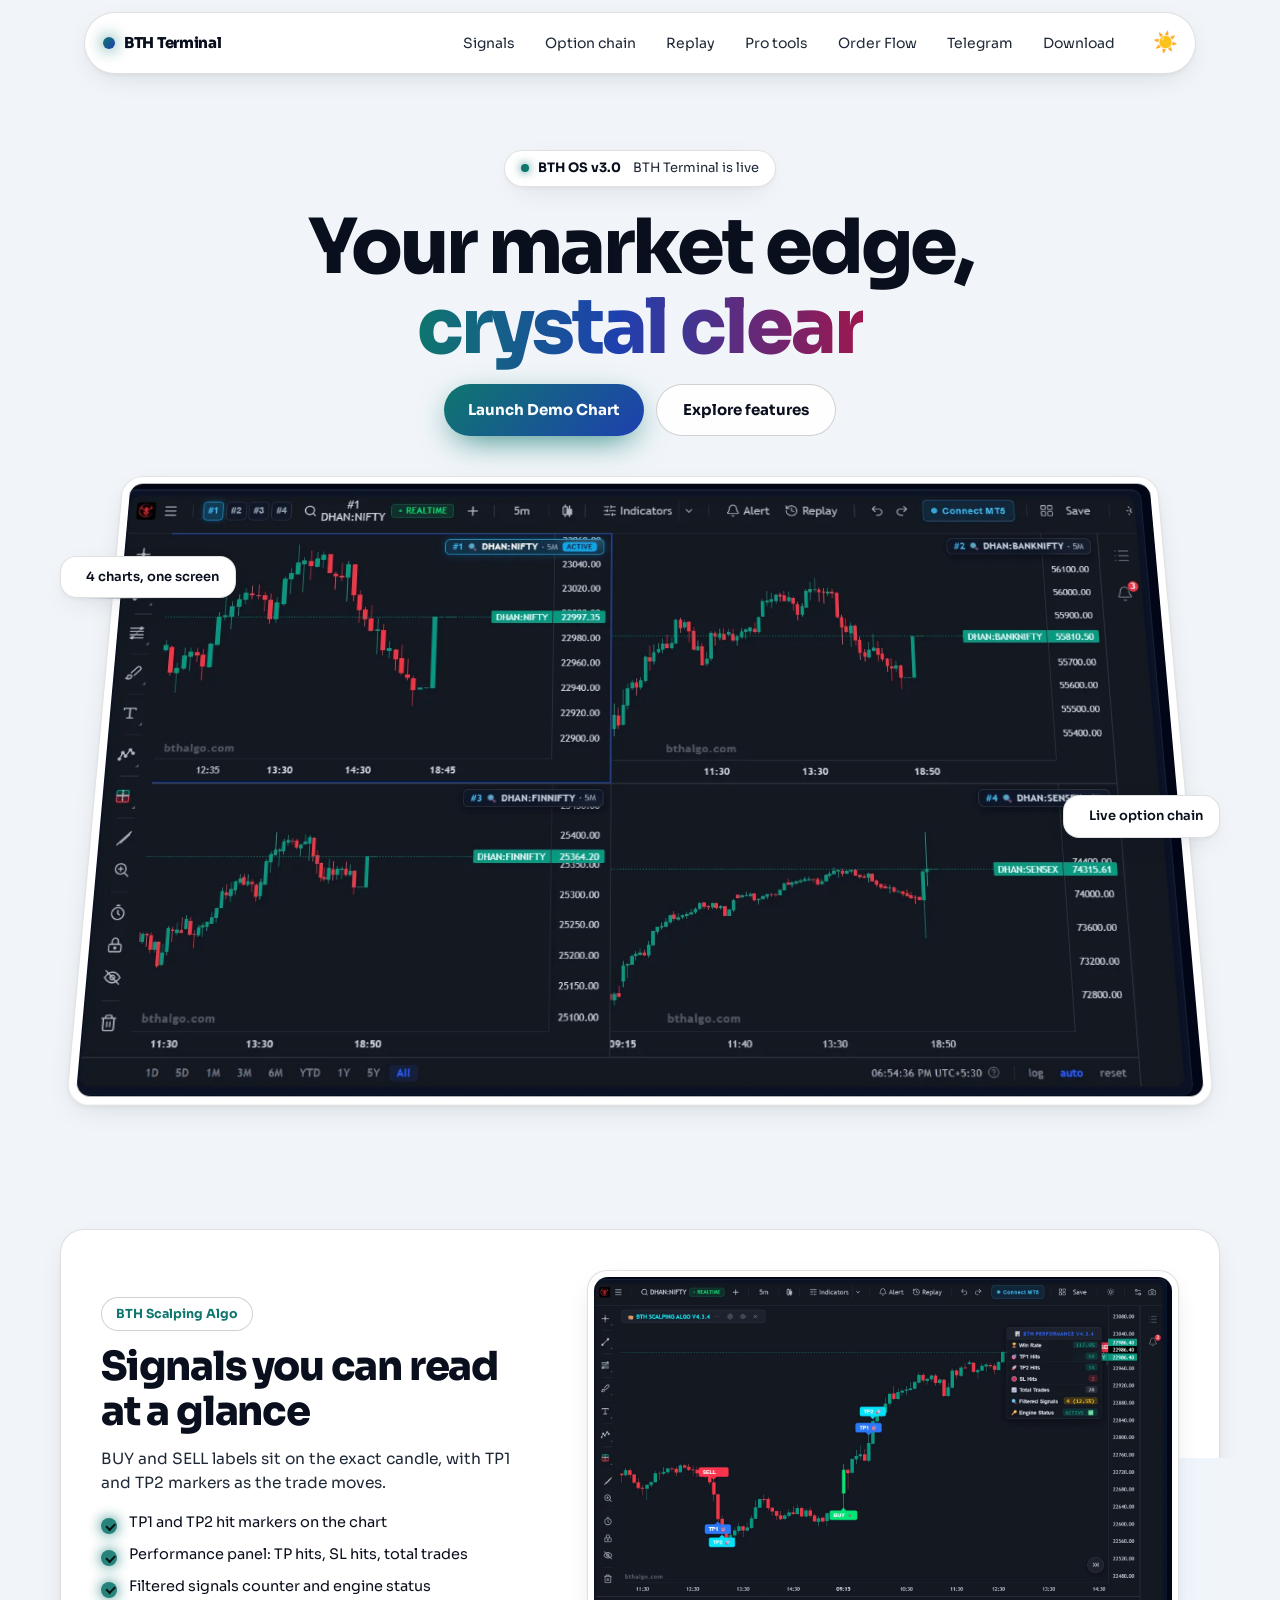
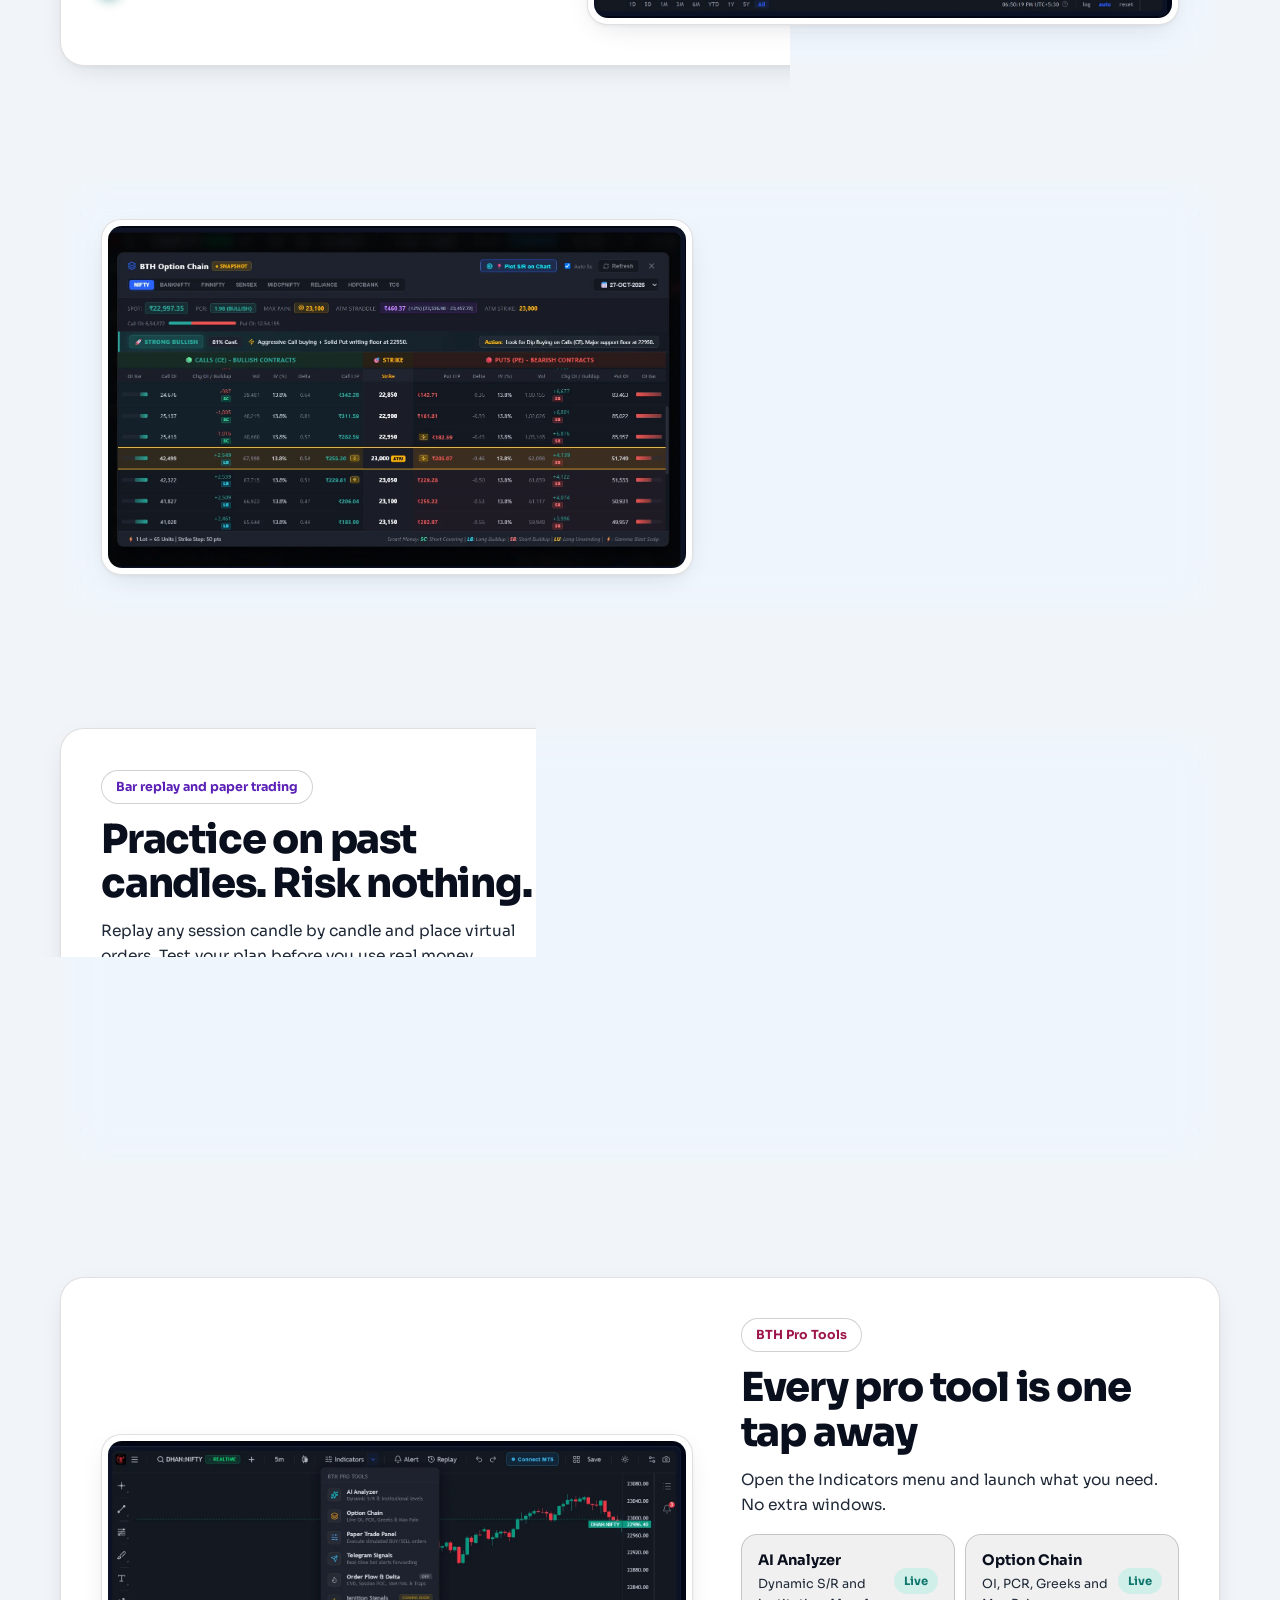
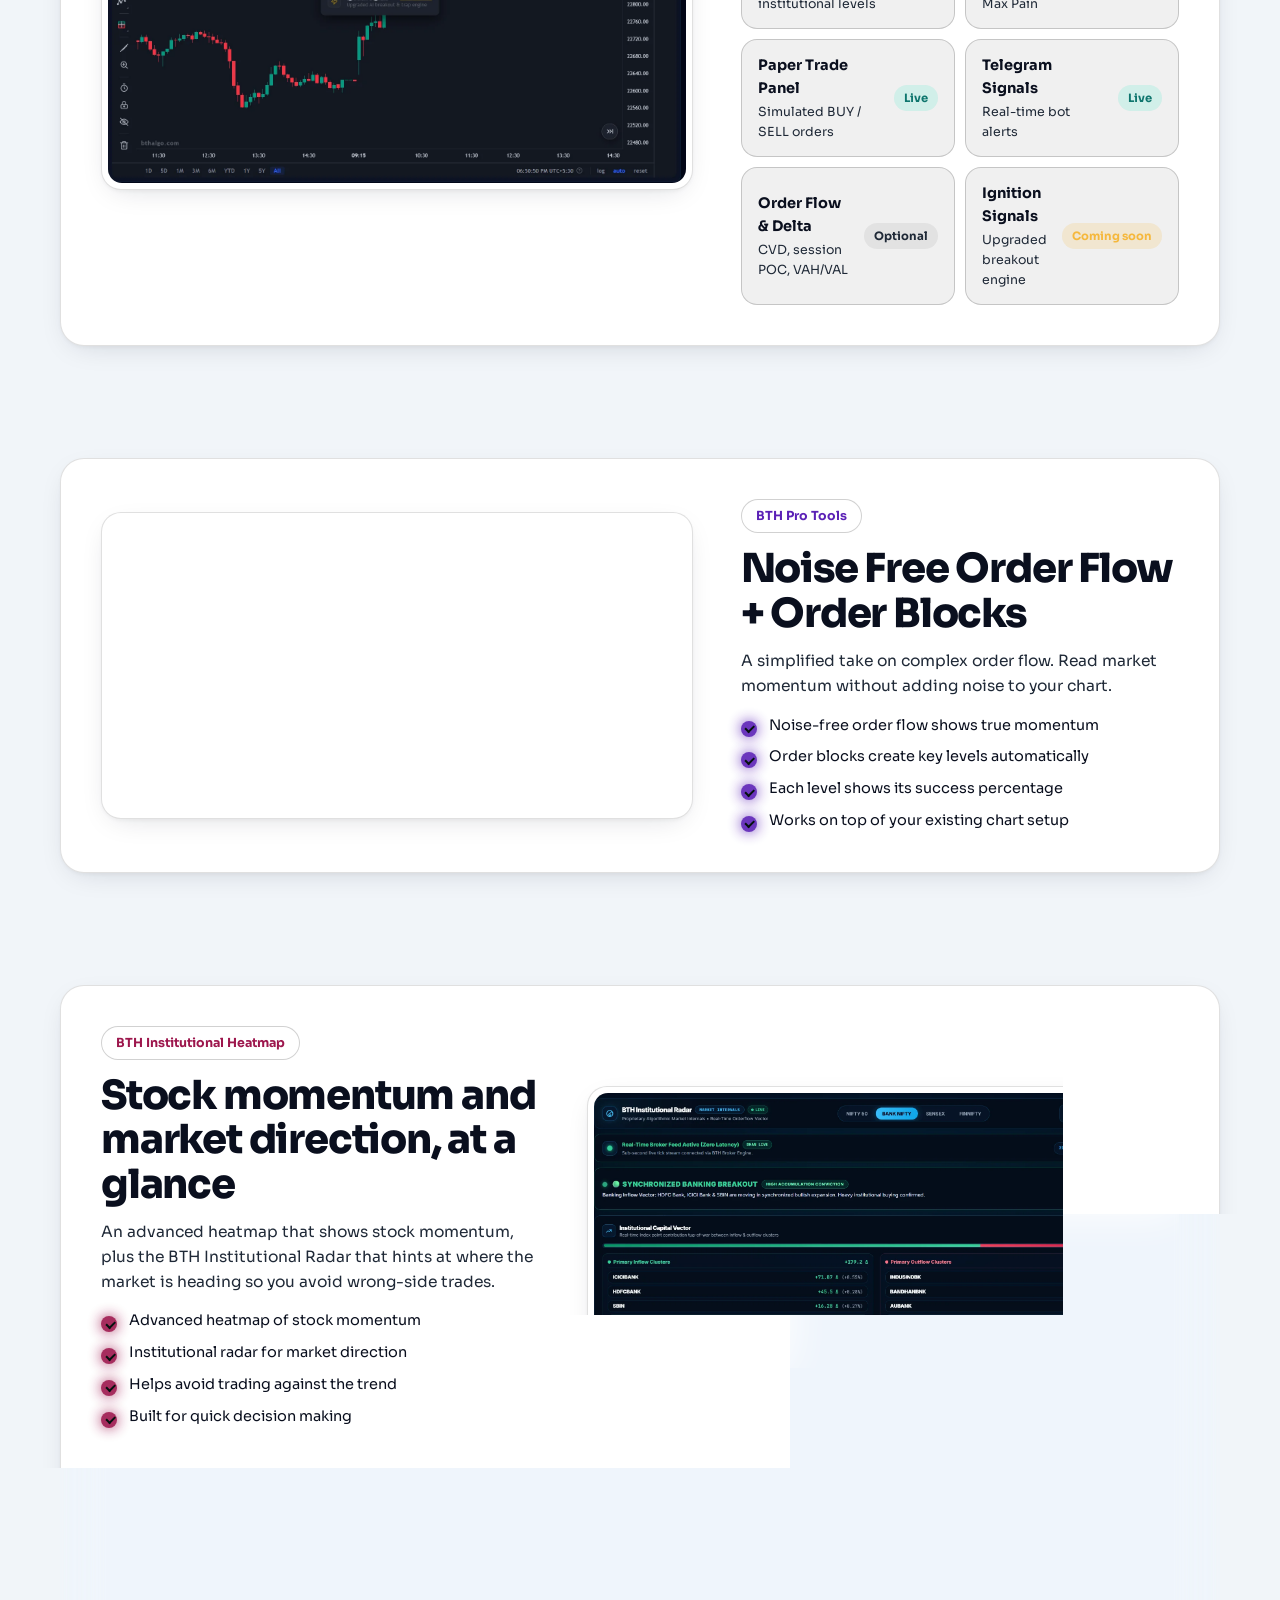
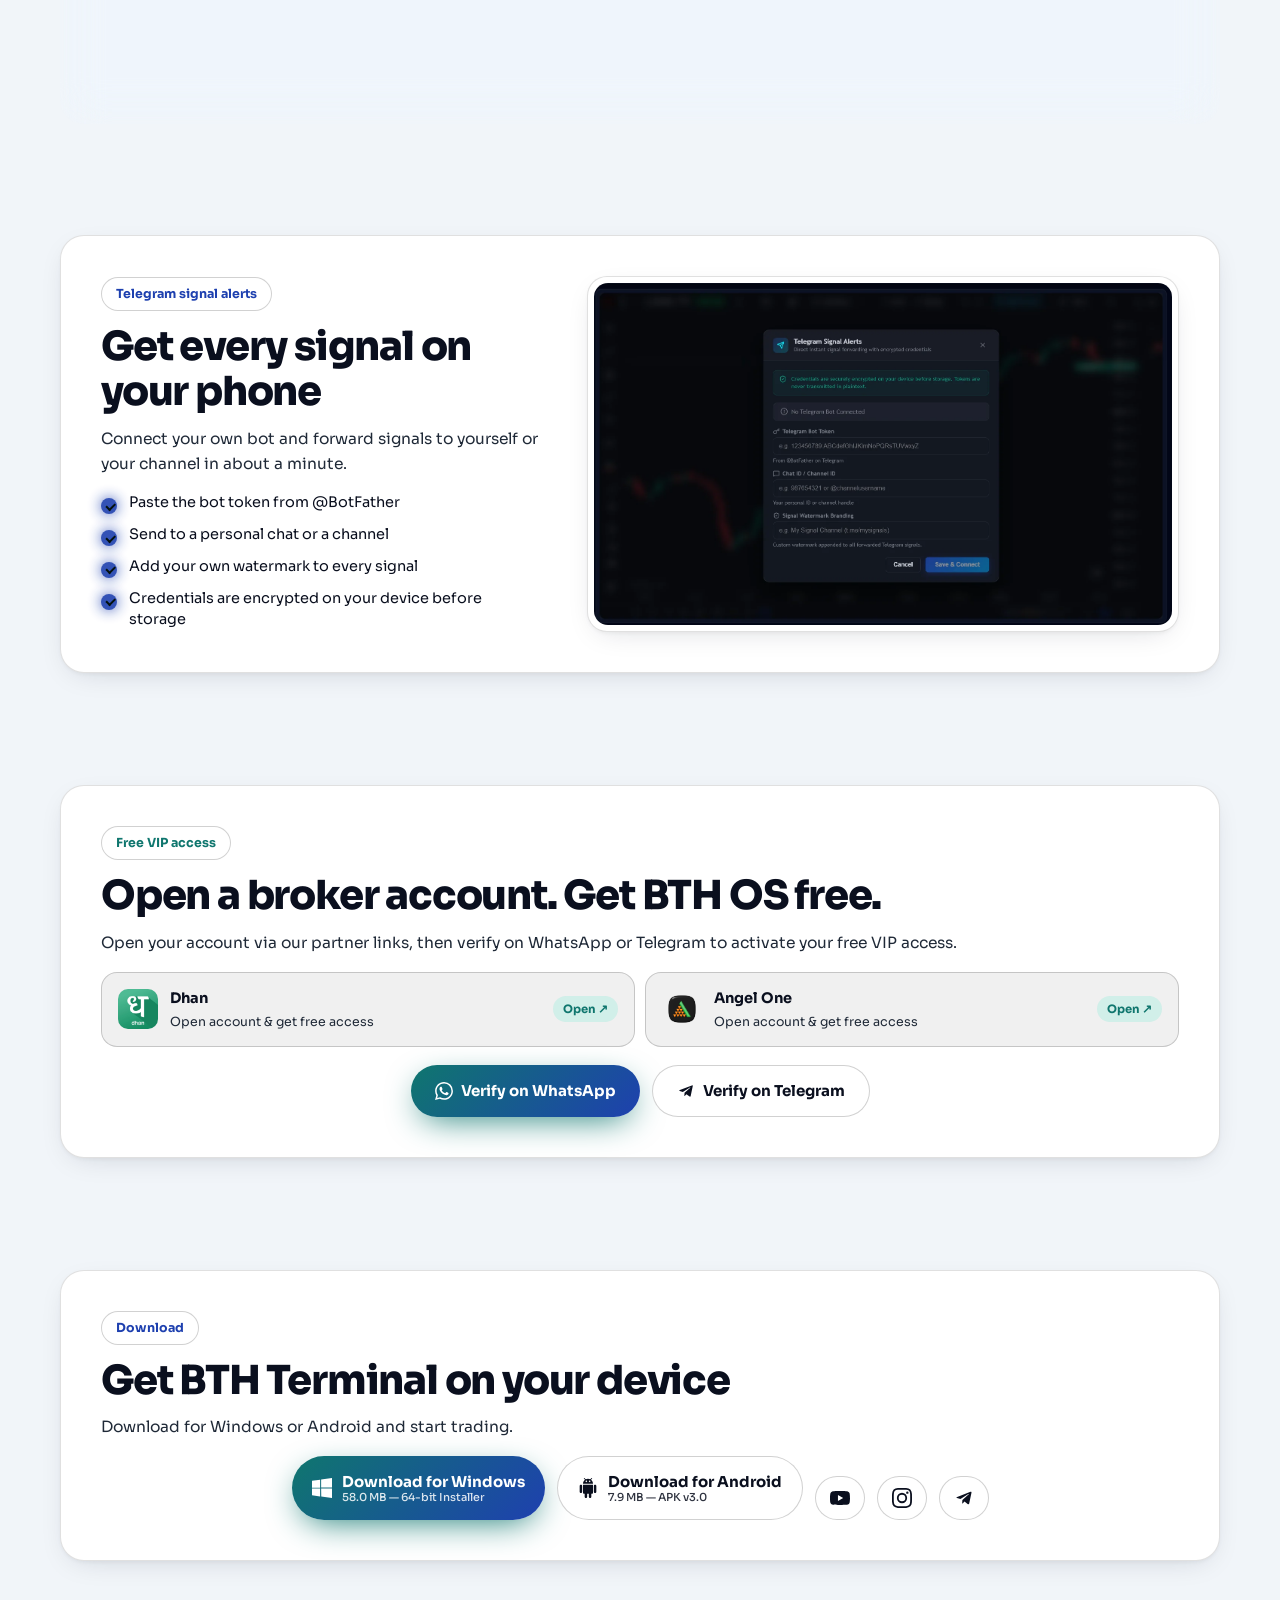
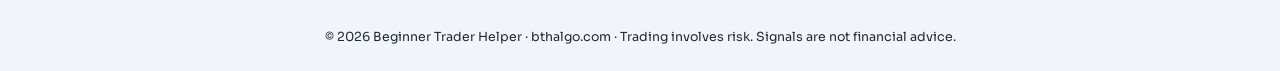
==== commit 9503164a: "Add files via upload" ====
--- a/bthos/index.html
+++ b/bthos/index.html
@@ -2,6 +2,9 @@
 <html lang="en">
 <head>
 <meta charset="utf-8">
+<meta http-equiv="Cache-Control" content="no-cache, no-store, must-revalidate">
+<meta http-equiv="Pragma" content="no-cache">
+<meta http-equiv="Expires" content="0">
 <meta name="viewport" content="width=device-width,initial-scale=1,viewport-fit=cover,maximum-scale=5">
 <title>BTH Terminal | BTH OS v3.0 Features | bthalgo.com</title>
 <meta name="description" content="BTH Terminal in BTH OS v3.0: charts, live option chain, scalping signals, bar replay with paper trading and Telegram alerts for Indian markets.">
@@ -490,7 +493,22 @@
 
   // service worker
   if ('serviceWorker' in navigator) {
-    addEventListener('load', () => navigator.serviceWorker.register('sw.js').catch(()=>{}));
+    addEventListener('load', () => {
+      navigator.serviceWorker.register('sw.js').then(reg => {
+        // Check for updates periodically
+        setInterval(() => reg.update(), 60*60*1000);
+        reg.addEventListener('updatefound', () => {
+          const nw = reg.installing;
+          if (!nw) return;
+          nw.addEventListener('statechange', () => {
+            if (nw.state === 'installed' && navigator.serviceWorker.controller) {
+              // New version available — reload to apply
+              if (confirm('A new version is available. Reload now?')) window.location.reload();
+            }
+          });
+        });
+      }).catch(()=>{});
+    });
   }
 
   // close menu on resize to desktop
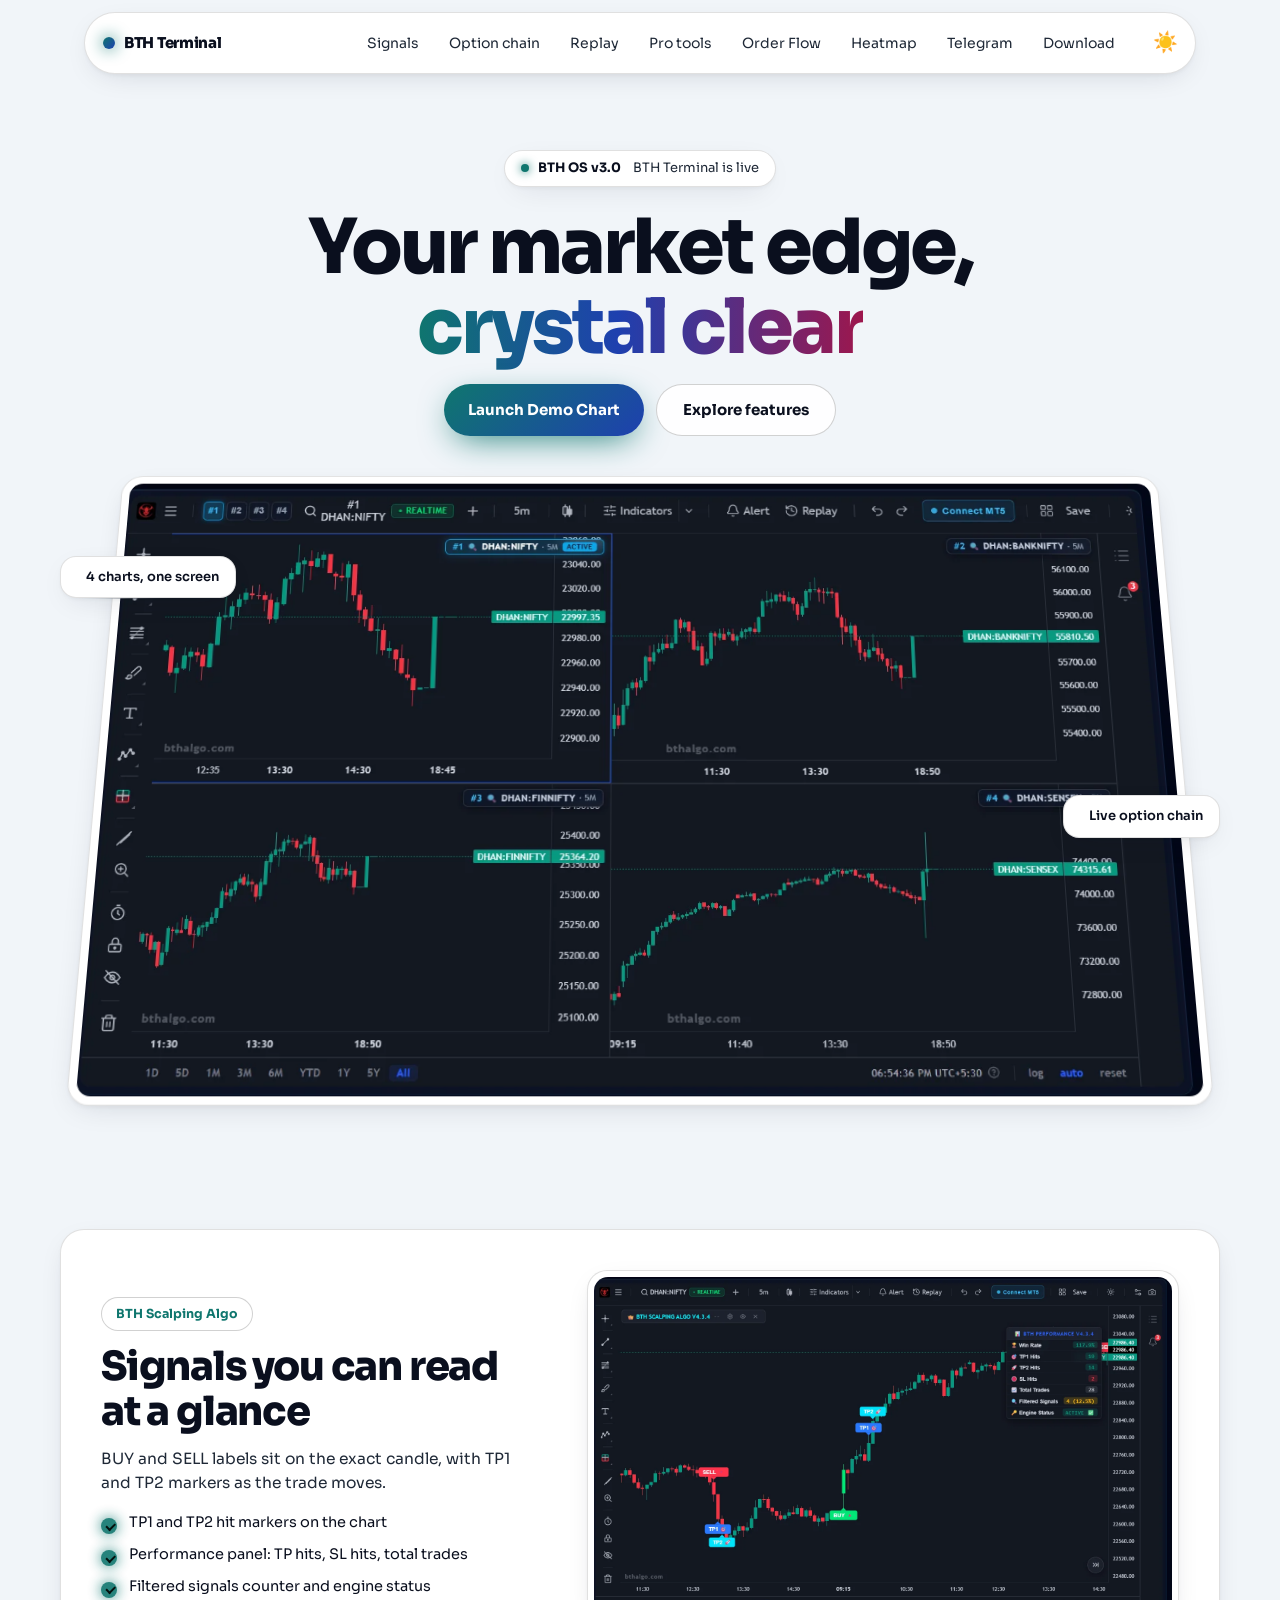
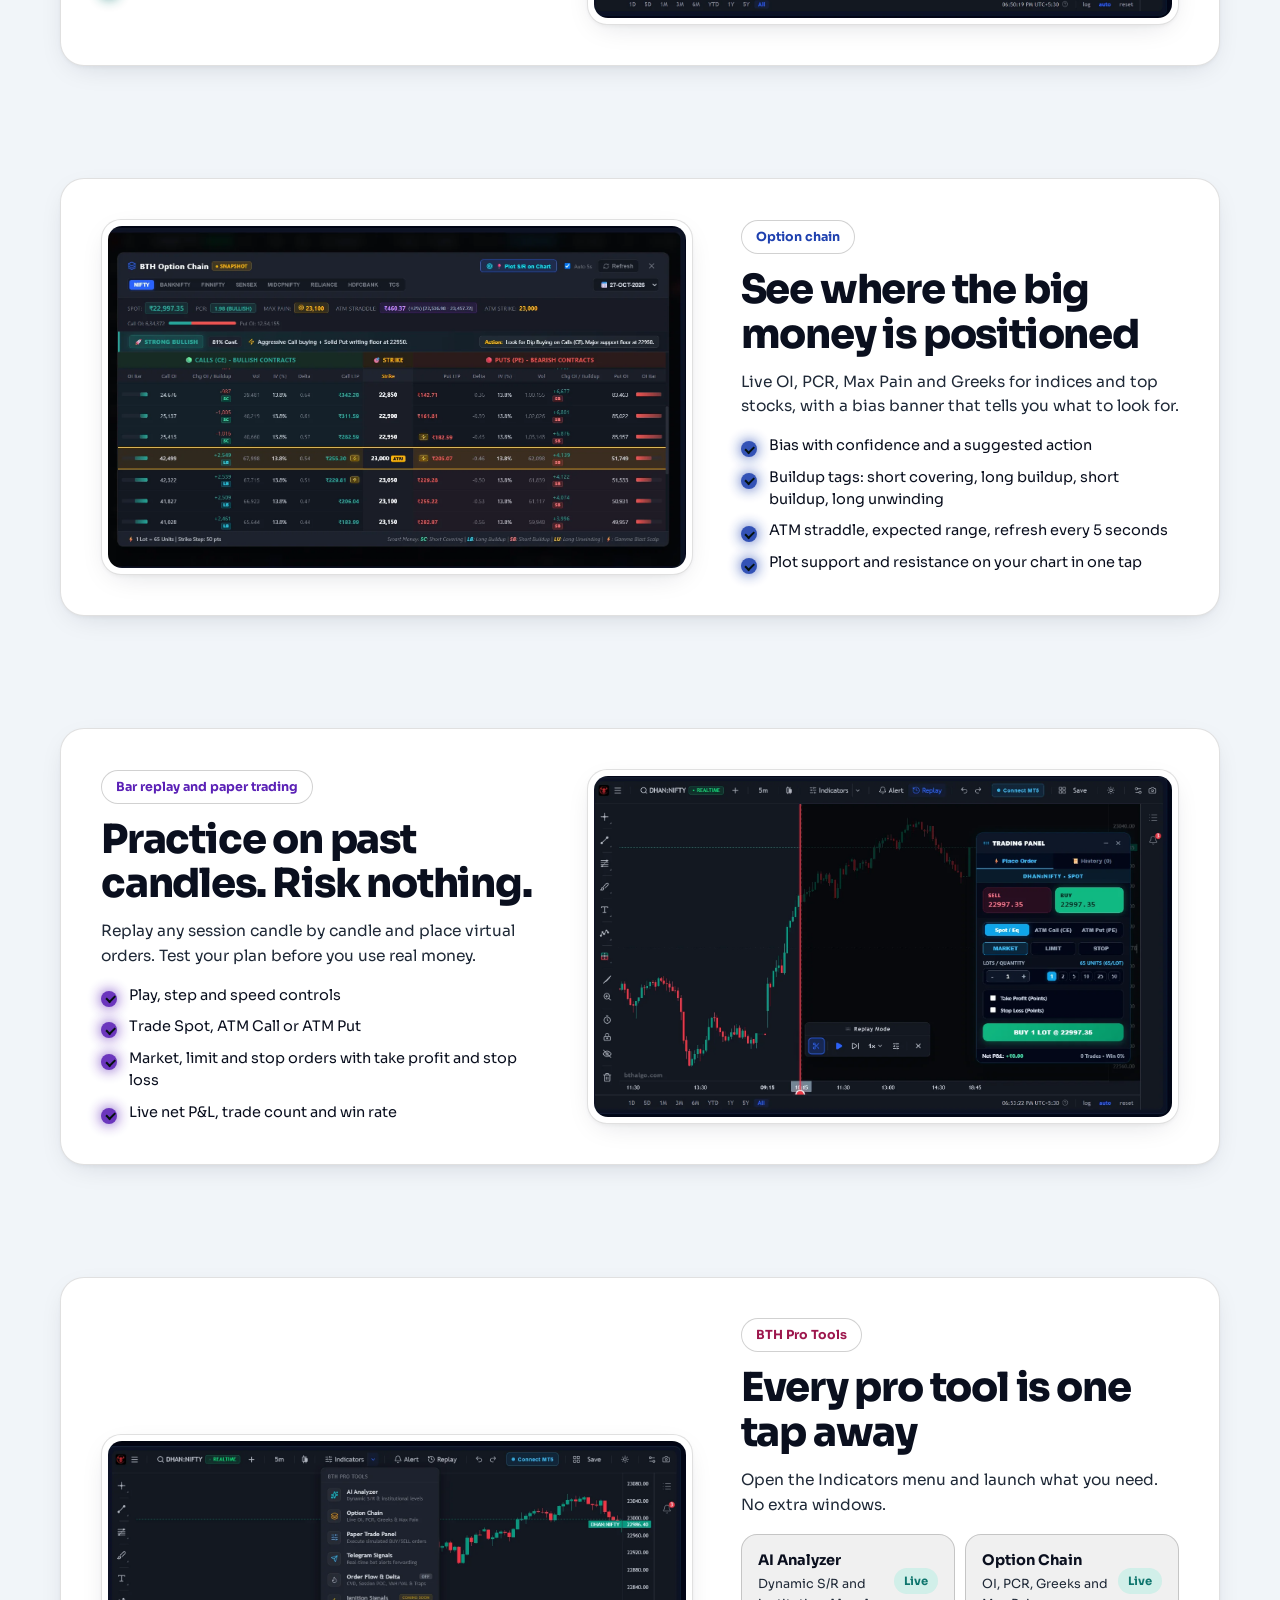
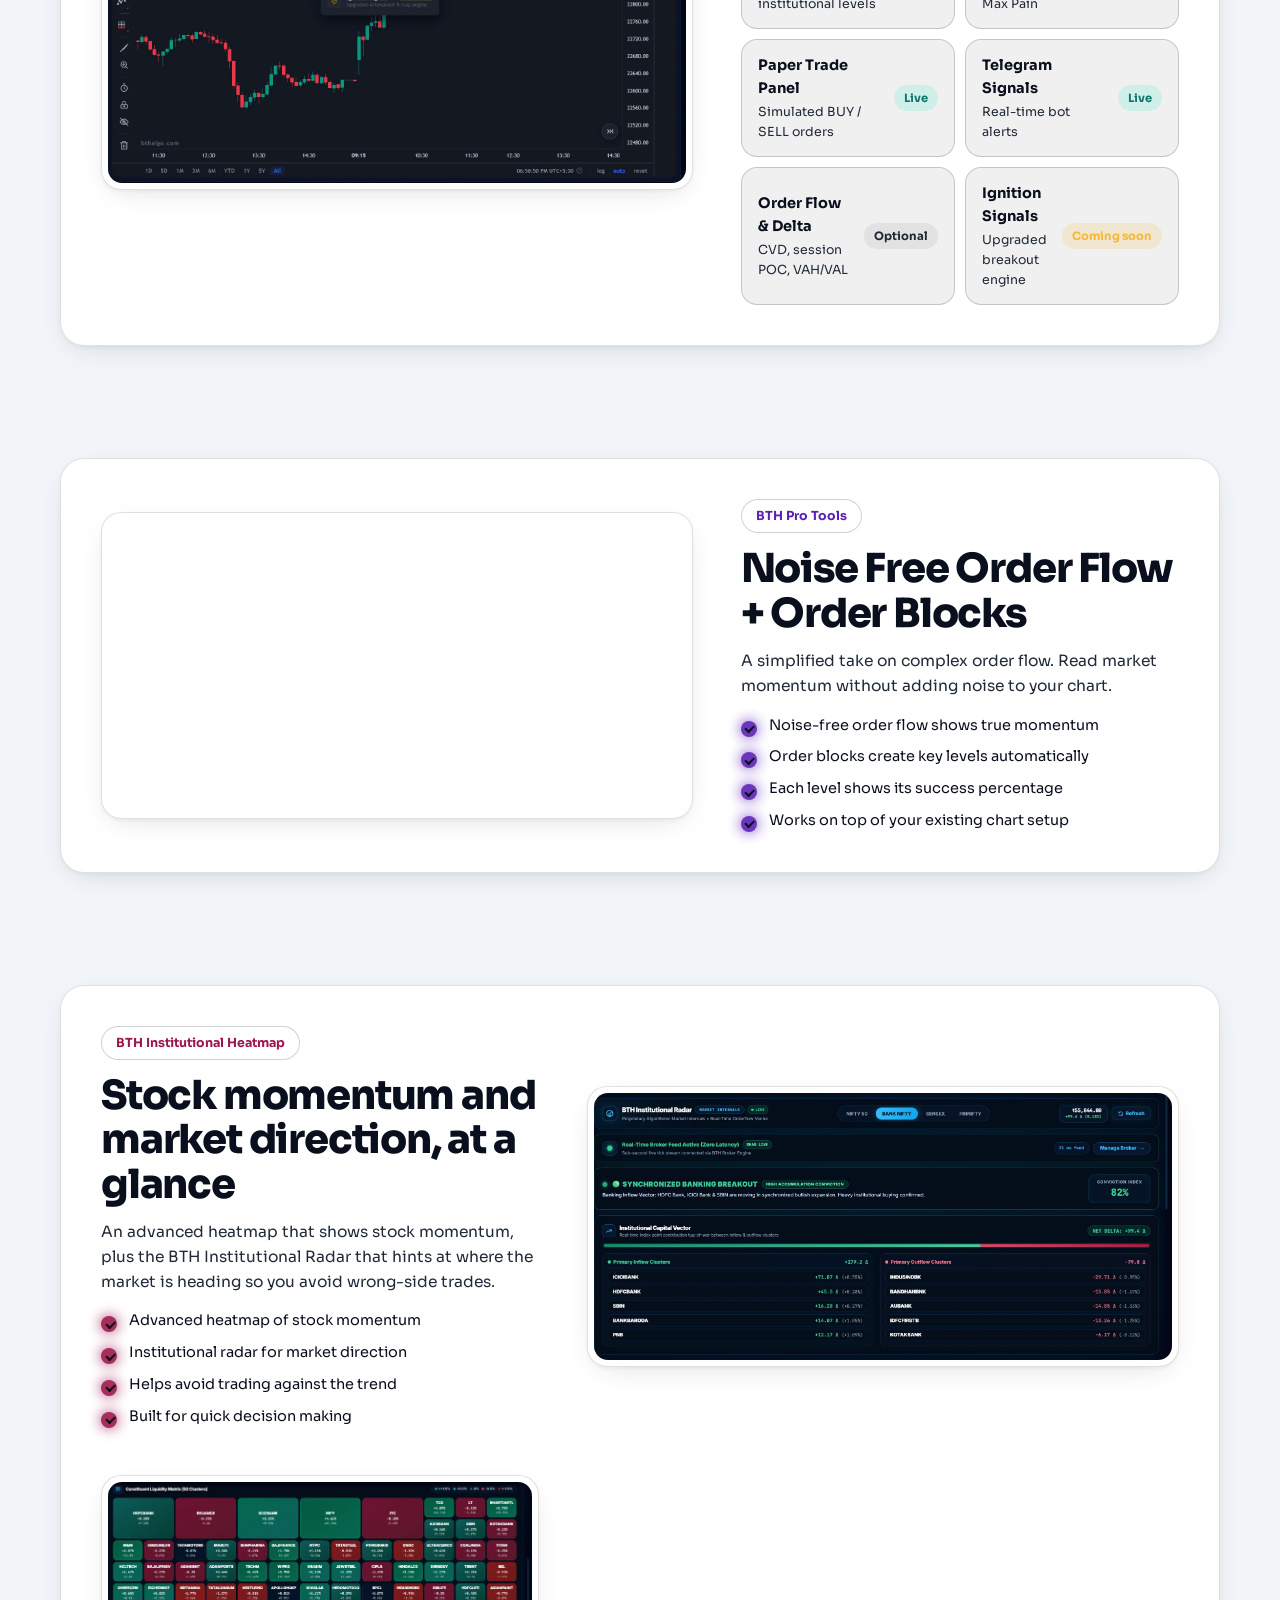
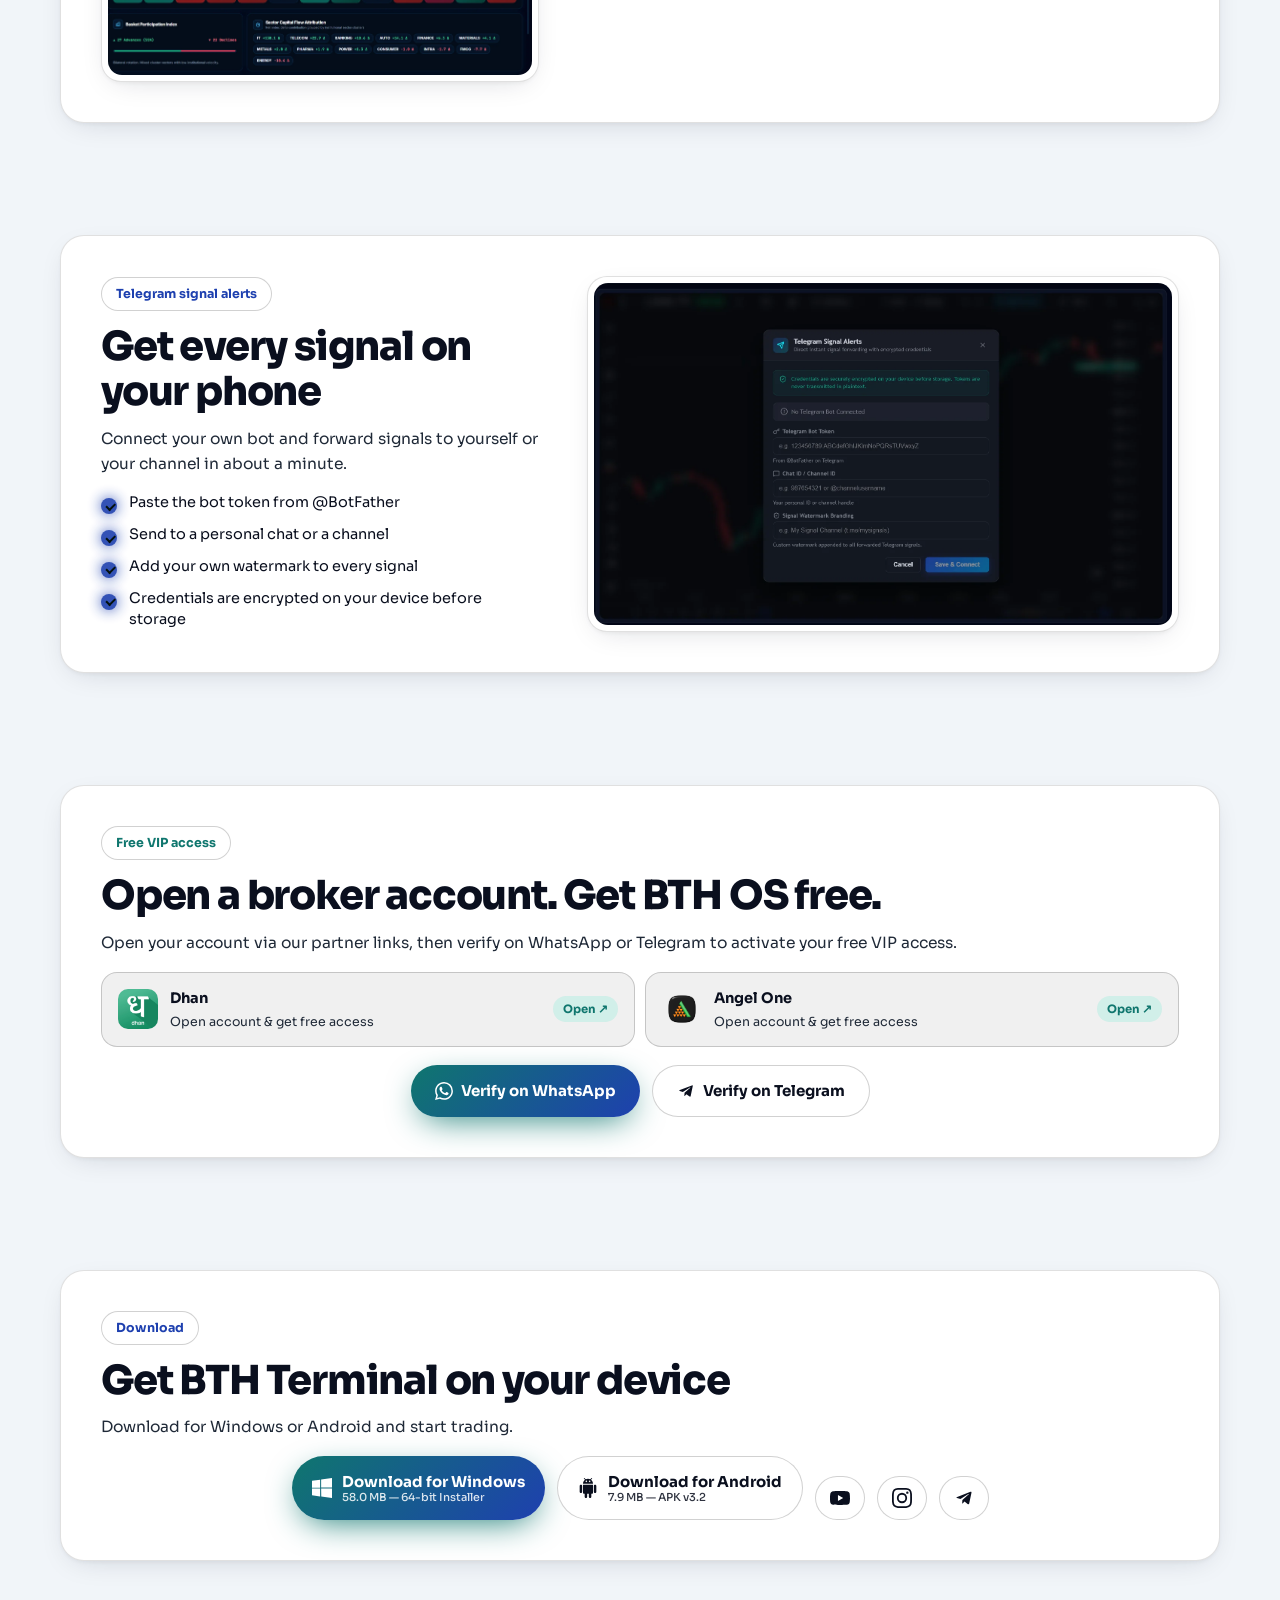
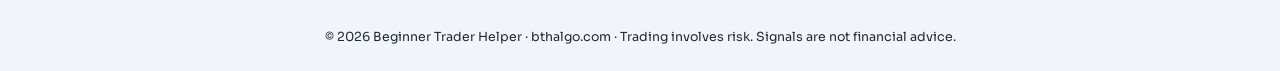
==== commit 4a9ae353: "Add files via upload" ====
--- a/bthos/index.html
+++ b/bthos/index.html
@@ -8,6 +8,13 @@
 <meta name="viewport" content="width=device-width,initial-scale=1,viewport-fit=cover,maximum-scale=5">
 <title>BTH Terminal | BTH OS v3.0 Features | bthalgo.com</title>
 <meta name="description" content="BTH Terminal in BTH OS v3.0: charts, live option chain, scalping signals, bar replay with paper trading and Telegram alerts for Indian markets.">
+<!-- Open Graph / Social Meta -->
+<meta property="og:type" content="website">
+<meta property="og:url" content="https://bthalgo.com/">
+<meta property="og:title" content="BTH Terminal | BTH OS v3.0 Features">
+<meta property="og:description" content="Charts, live option chain, scalping signals, bar replay with paper trading and Telegram alerts for Indian markets.">
+<meta property="og:image" content="https://bthalgo.com/images/multichart.webp">
+<meta name="twitter:card" content="summary_large_image">
 <meta name="theme-color" content="#060812" media="(prefers-color-scheme: dark)">
 <meta name="theme-color" content="#0b1020" media="(prefers-color-scheme: light)">
 <meta name="color-scheme" content="dark">
@@ -139,9 +146,11 @@
 footer{padding:10px 0 calc(24px + env(safe-area-inset-bottom));text-align:center;color:var(--mute);font-size:12.5px}
 
 /* lightbox */
-.lb{position:fixed;inset:0;z-index:100;background:rgba(4,6,12,.97);overflow:auto;-webkit-overflow-scrolling:touch;touch-action:pinch-zoom;opacity:0;pointer-events:none;transition:opacity .25s ease}
+.lb{position:fixed;inset:0;z-index:100;background:rgba(4,6,12,.97);display:flex;padding:calc(68px + env(safe-area-inset-top)) 12px calc(52px + env(safe-area-inset-bottom));overflow:auto;-webkit-overflow-scrolling:touch;touch-action:pinch-zoom pan-x pan-y;opacity:0;pointer-events:none;transition:opacity .25s ease}
 .lb.open{opacity:1;pointer-events:auto;animation:lbIn .25s ease}
-.lb img{width:100%;max-width:none;min-width:100%;transform-origin:center center;transition:transform .2s ease;will-change:transform}
+.lb img{margin:auto;width:auto;max-width:100%;max-height:100%;object-fit:contain;border-radius:10px;cursor:zoom-in;transform-origin:center center;transition:transform .2s ease;will-change:transform}
+.lb img.zoomed{max-width:none;max-height:none;width:180vw;cursor:zoom-out}
+@media (min-width:800px){.lb img.zoomed{width:140vw}}
 .lb button{position:fixed;top:calc(12px + env(safe-area-inset-top));right:12px;width:48px;height:48px;border-radius:50%;border:1px solid var(--gb);background:rgba(255,255,255,.18);color:#fff;font-size:26px;z-index:2;cursor:pointer;display:flex;align-items:center;justify-content:center;transition:transform .15s,background .2s}
 .lb button:hover{background:rgba(255,255,255,.28);transform:scale(1.05)}
 .lb button:active{transform:scale(.95)}
@@ -235,8 +244,11 @@
         <li><a href="#signals">Signals</a></li>
         <li><a href="#chain">Option chain</a></li>
         <li><a href="#replay">Replay</a></li>
-        <li><a href="#tools">Pro tools</a></li><li><a href="#orderflow">Order Flow</a></li>
-        <li><a href="#telegram">Telegram</a></li><li><a href="#download">Download</a></li>
+        <li><a href="#tools">Pro tools</a></li>
+        <li><a href="#orderflow">Order Flow</a></li>
+        <li><a href="#heatmap">Heatmap</a></li>
+        <li><a href="#telegram">Telegram</a></li>
+        <li><a href="#download">Download</a></li>
       </ul></nav>
       <button class="ib" id="themeToggle" aria-label="Toggle light/dark theme" title="Toggle theme">🌙</button>
           <button class="ib mb" id="bg" aria-label="Open menu" aria-expanded="false" aria-controls="mn">☰</button>
@@ -248,6 +260,7 @@
       <a href="#replay">Replay</a>
       <a href="#tools">Pro tools</a>
       <a href="#orderflow">Order Flow</a>
+      <a href="#heatmap">Heatmap</a>
       <a href="#telegram">Telegram</a>
       <a href="#download">Download</a>
       <a href="#" id="themeToggleMenu">Toggle theme</a>
@@ -355,8 +368,8 @@
   <div class="tx"><span class="k">Download</span><h2>Get BTH Terminal on your device</h2>
     <p>Download for Windows or Android and start trading.</p>
     <div class="cta">
-      <a class="btn p" href="https://bthalgo.com/download/" target="_blank" rel="noopener noreferrer" style="gap:10px;padding:12px 20px"><svg width="20" height="20" viewBox="0 0 24 24" fill="currentColor" aria-hidden="true"><path d="M0 3.449L9.75 2.1v9.451H0m10.949-9.602L24 0v11.4H10.949M0 12.6h9.75v9.451L0 20.699M10.949 12.6H24V24l-12.9-1.801"/></path></svg><span style="display:flex;flex-direction:column;align-items:flex-start;line-height:1.2"><span style="font-weight:700">Download for Windows</span><small style="font-size:11px;font-weight:500;opacity:.85">58.0 MB — 64-bit Installer</small></span></a>
-      <a class="btn" href="https://bthalgo.com/download/android/" target="_blank" rel="noopener noreferrer" style="gap:10px;padding:12px 20px"><svg width="20" height="20" viewBox="0 0 24 24" fill="currentColor" aria-hidden="true"><path d="M6 18c0 .55.45 1 1 1h1v3.5c0 .83.67 1.5 1.5 1.5s1.5-.67 1.5-1.5V19h2v3.5c0 .83.67 1.5 1.5 1.5s1.5-.67 1.5-1.5V19h1c.55 0 1-.45 1-1V8H6v10zM3.5 8C2.67 8 2 8.67 2 9.5v7c0 .83.67 1.5 1.5 1.5S5 17.33 5 16.5v-7C5 8.67 4.33 8 3.5 8zm17 0c-.83 0-1.5.67-1.5 1.5v7c0 .83.67 1.5 1.5 1.5s1.5-.67 1.5-1.5v-7c0-.83-.67-1.5-1.5-1.5zm-4.97-5.84l1.3-1.3c.2-.2.2-.51 0-.71s-.51-.2-.71 0l-1.48 1.48C13.85 1.23 12.95 1 12 1c-.96 0-1.86.23-2.66.63L7.85.15c-.2-.2-.51-.2-.71 0s-.2.51 0 .71l1.31 1.31C6.97 3.26 6 5.01 6 7h12c0-1.99-.97-3.75-2.47-4.84zM10 5c-.55 0-1-.45-1-1s.45-1 1-1 1 .45 1 1-.45 1-1 1zm4 0c-.55 0-1-.45-1-1s.45-1 1-1 1 .45 1 1-.45 1-1 1z"/></path></svg><span style="display:flex;flex-direction:column;align-items:flex-start;line-height:1.2"><span style="font-weight:700">Download for Android</span><small style="font-size:11px;font-weight:500;opacity:.85">7.9 MB — APK v3.0</small></span></a>
+      <a class="btn p" href="https://bthalgo.com/download/?v=3.0.2" target="_blank" rel="noopener noreferrer" style="gap:10px;padding:12px 20px"><svg width="20" height="20" viewBox="0 0 24 24" fill="currentColor" aria-hidden="true"><path d="M0 3.449L9.75 2.1v9.451H0m10.949-9.602L24 0v11.4H10.949M0 12.6h9.75v9.451L0 20.699M10.949 12.6H24V24l-12.9-1.801"/></path></svg><span style="display:flex;flex-direction:column;align-items:flex-start;line-height:1.2"><span style="font-weight:700">Download for Windows</span><small style="font-size:11px;font-weight:500;opacity:.85">58.0 MB — 64-bit Installer</small></span></a>
+      <a class="btn" href="https://bthalgo.com/download/android/?v=3.2" target="_blank" rel="noopener noreferrer" style="gap:10px;padding:12px 20px"><svg width="20" height="20" viewBox="0 0 24 24" fill="currentColor" aria-hidden="true"><path d="M6 18c0 .55.45 1 1 1h1v3.5c0 .83.67 1.5 1.5 1.5s1.5-.67 1.5-1.5V19h2v3.5c0 .83.67 1.5 1.5 1.5s1.5-.67 1.5-1.5V19h1c.55 0 1-.45 1-1V8H6v10zM3.5 8C2.67 8 2 8.67 2 9.5v7c0 .83.67 1.5 1.5 1.5S5 17.33 5 16.5v-7C5 8.67 4.33 8 3.5 8zm17 0c-.83 0-1.5.67-1.5 1.5v7c0 .83.67 1.5 1.5 1.5s1.5-.67 1.5-1.5v-7c0-.83-.67-1.5-1.5-1.5zm-4.97-5.84l1.3-1.3c.2-.2.2-.51 0-.71s-.51-.2-.71 0l-1.48 1.48C13.85 1.23 12.95 1 12 1c-.96 0-1.86.23-2.66.63L7.85.15c-.2-.2-.51-.2-.71 0s-.2.51 0 .71l1.31 1.31C6.97 3.26 6 5.01 6 7h12c0-1.99-.97-3.75-2.47-4.84zM10 5c-.55 0-1-.45-1-1s.45-1 1-1 1 .45 1 1-.45 1-1 1zm4 0c-.55 0-1-.45-1-1s.45-1 1-1 1 .45 1 1-.45 1-1 1z"/></path></svg><span style="display:flex;flex-direction:column;align-items:flex-start;line-height:1.2"><span style="font-weight:700">Download for Android</span><small style="font-size:11px;font-weight:500;opacity:.85">7.9 MB — APK v3.2</small></span></a>
 
     <div style="margin-top:20px;display:flex;gap:12px;flex-wrap:wrap;justify-content:center">
       <a class="btn s" href="https://www.youtube.com/c/beginnertraderhelper" target="_blank" rel="noopener noreferrer" aria-label="YouTube" style="min-width:48px;padding:0 14px"><svg width="20" height="20" viewBox="0 0 24 24" fill="currentColor" aria-hidden="true"><path d="M23.498 6.186a3.016 3.016 0 0 0-2.122-2.136C19.505 3.545 12 3.545 12 3.545s-7.505 0-9.377.505A3.017 3.017 0 0 0 .502 6.186C0 8.07 0 12 0 12s0 3.93.502 5.814a3.016 3.016 0 0 0 2.122 2.136c1.871.505 9.376.505 9.376.505s7.505 0 9.377-.505a3.015 3.015 0 0 0 2.122-2.136C24 15.93 24 12 24 12s0-3.93-.502-5.814zM9.545 15.568V8.432L15.818 12l-6.273 3.568z"/></svg></a>
@@ -380,7 +393,7 @@
 <div class="lb" id="lb" role="dialog" aria-modal="true" aria-label="Full size screenshot">
   <button aria-label="Close image">×</button>
   <img alt="">
-  <span class="hint">Pinch or scroll to zoom · Tap outside to close</span>
+  <span class="hint">Double-tap or pinch to zoom · Tap outside to close</span>
 </div>
 
 <script>
@@ -454,13 +467,41 @@
   // lightbox
   const lb = $('#lb'), li = lb.querySelector('img');
   const openLb = (img) => {
+    li.classList.remove('zoomed');
     li.src = img.currentSrc || img.src;
     li.alt = img.alt;
+    lb.scrollTop = 0;
+    lb.scrollLeft = 0;
     lb.classList.add('open');
     document.body.style.overflow = 'hidden';
     if (navigator.vibrate) navigator.vibrate(10);
   };
-  const closeLb = () => { lb.classList.remove('open'); setTimeout(()=>{ if(!lb.classList.contains('open')) document.body.style.overflow=''; }, 260); };
+  const closeLb = () => {
+    lb.classList.remove('open');
+    setTimeout(()=>{
+      if(!lb.classList.contains('open')) {
+        document.body.style.overflow='';
+        li.classList.remove('zoomed');
+      }
+    }, 260);
+  };
+  const toggleZoom = () => {
+    const z = li.classList.toggle('zoomed');
+    if (z) {
+      requestAnimationFrame(() => {
+        lb.scrollLeft = (lb.scrollWidth - lb.clientWidth) / 2;
+        lb.scrollTop = (lb.scrollHeight - lb.clientHeight) / 2;
+      });
+    }
+  };
+  let lastTap = 0;
+  li.addEventListener('touchend', e => {
+    if (e.touches.length > 0) return;
+    const now = Date.now();
+    if (now - lastTap < 300) { e.preventDefault(); toggleZoom(); lastTap = 0; }
+    else lastTap = now;
+  });
+  li.addEventListener('dblclick', toggleZoom);
   $$('[data-z]').forEach(el => el.addEventListener('click', () => {
     const i = el.querySelector('img'); if (i) openLb(i);
   }));
@@ -495,15 +536,13 @@
   if ('serviceWorker' in navigator) {
     addEventListener('load', () => {
       navigator.serviceWorker.register('sw.js').then(reg => {
-        // Check for updates periodically
-        setInterval(() => reg.update(), 60*60*1000);
+        reg.update();
         reg.addEventListener('updatefound', () => {
           const nw = reg.installing;
           if (!nw) return;
           nw.addEventListener('statechange', () => {
             if (nw.state === 'installed' && navigator.serviceWorker.controller) {
-              // New version available — reload to apply
-              if (confirm('A new version is available. Reload now?')) window.location.reload();
+              nw.postMessage('skipWaiting');
             }
           });
         });
